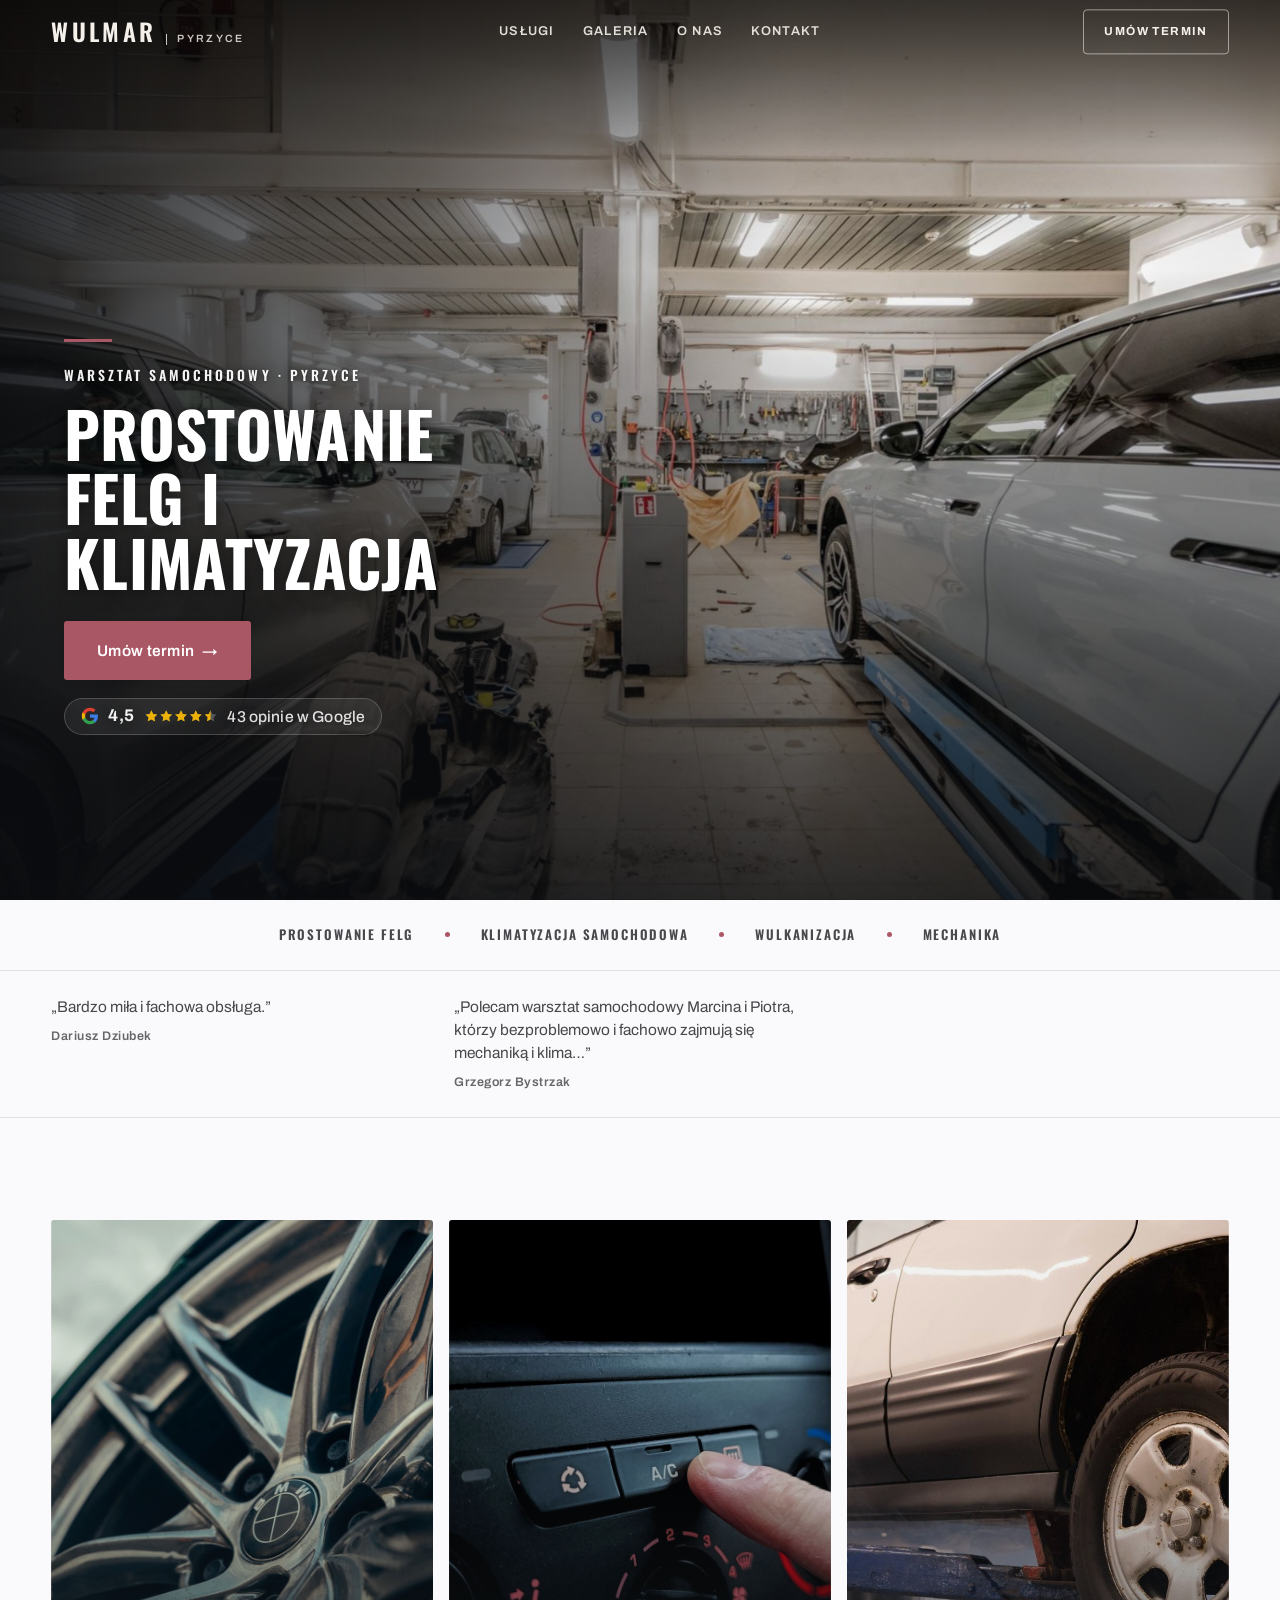
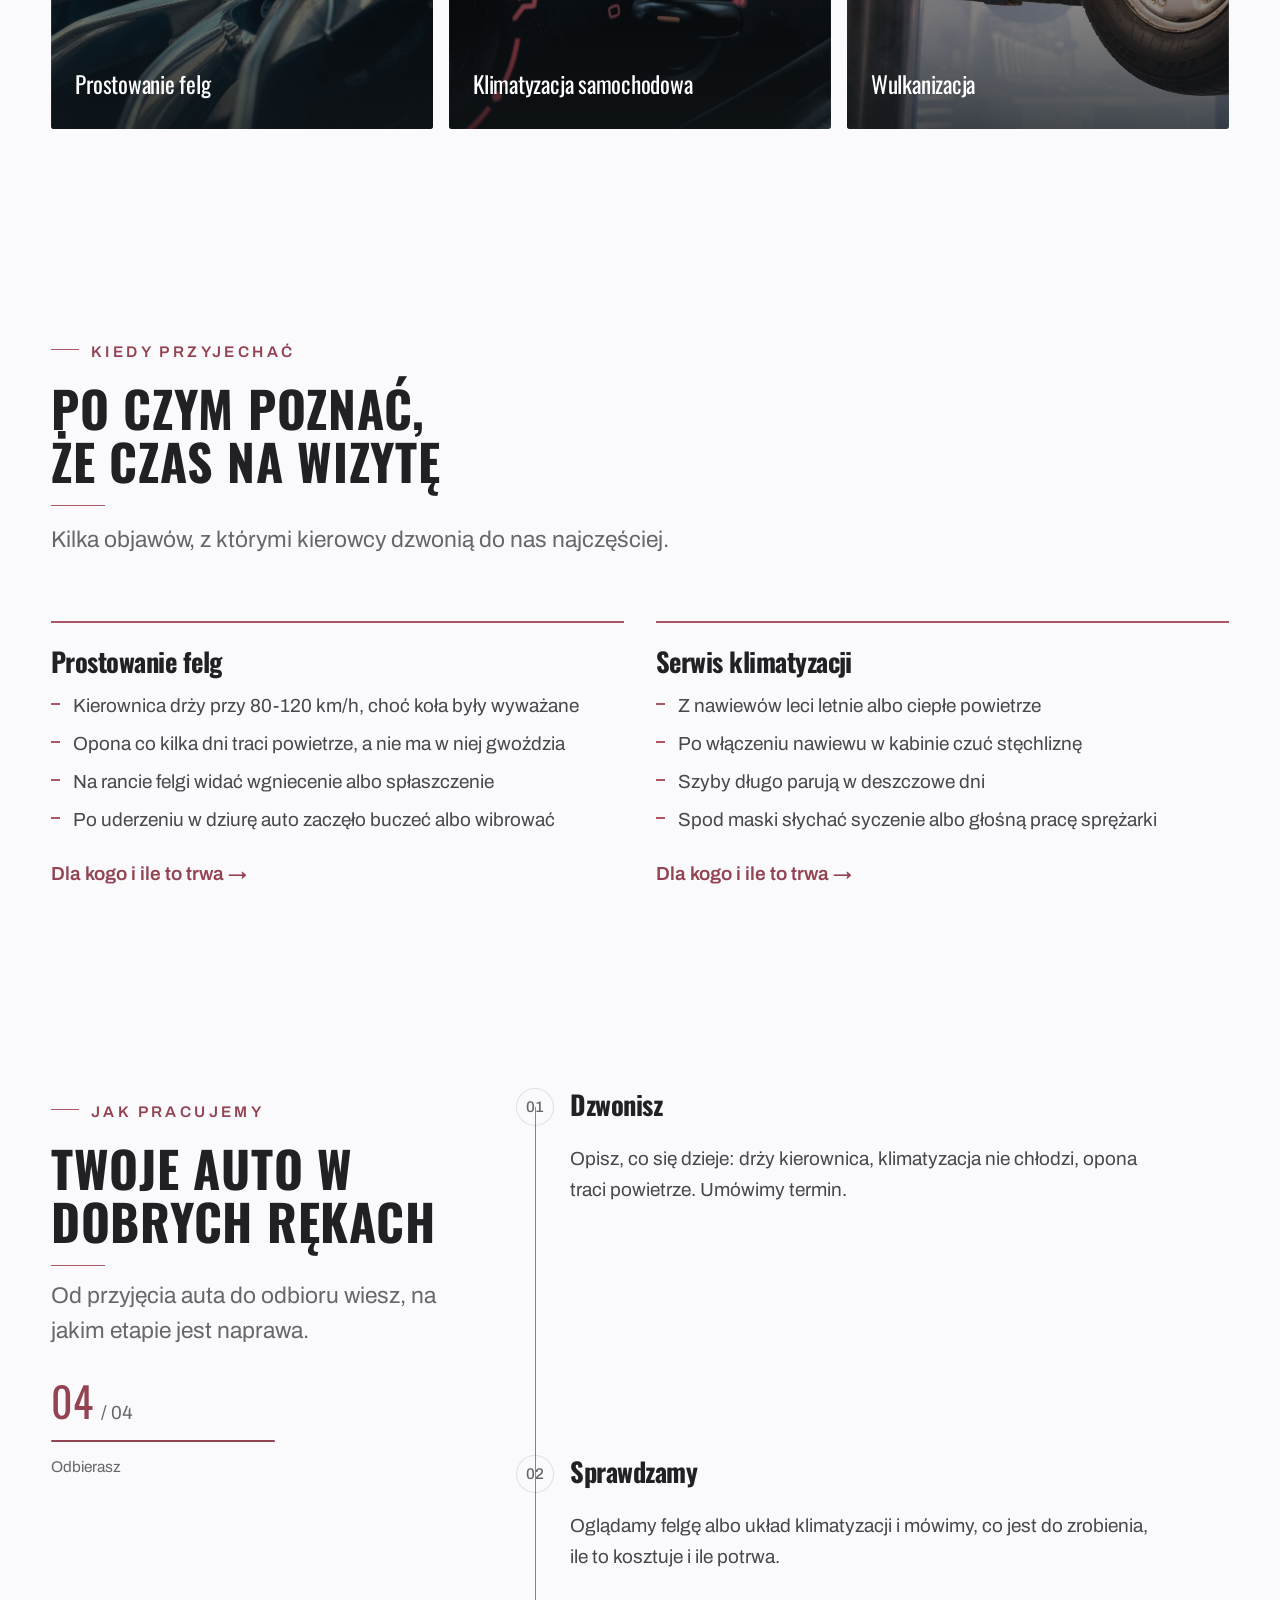
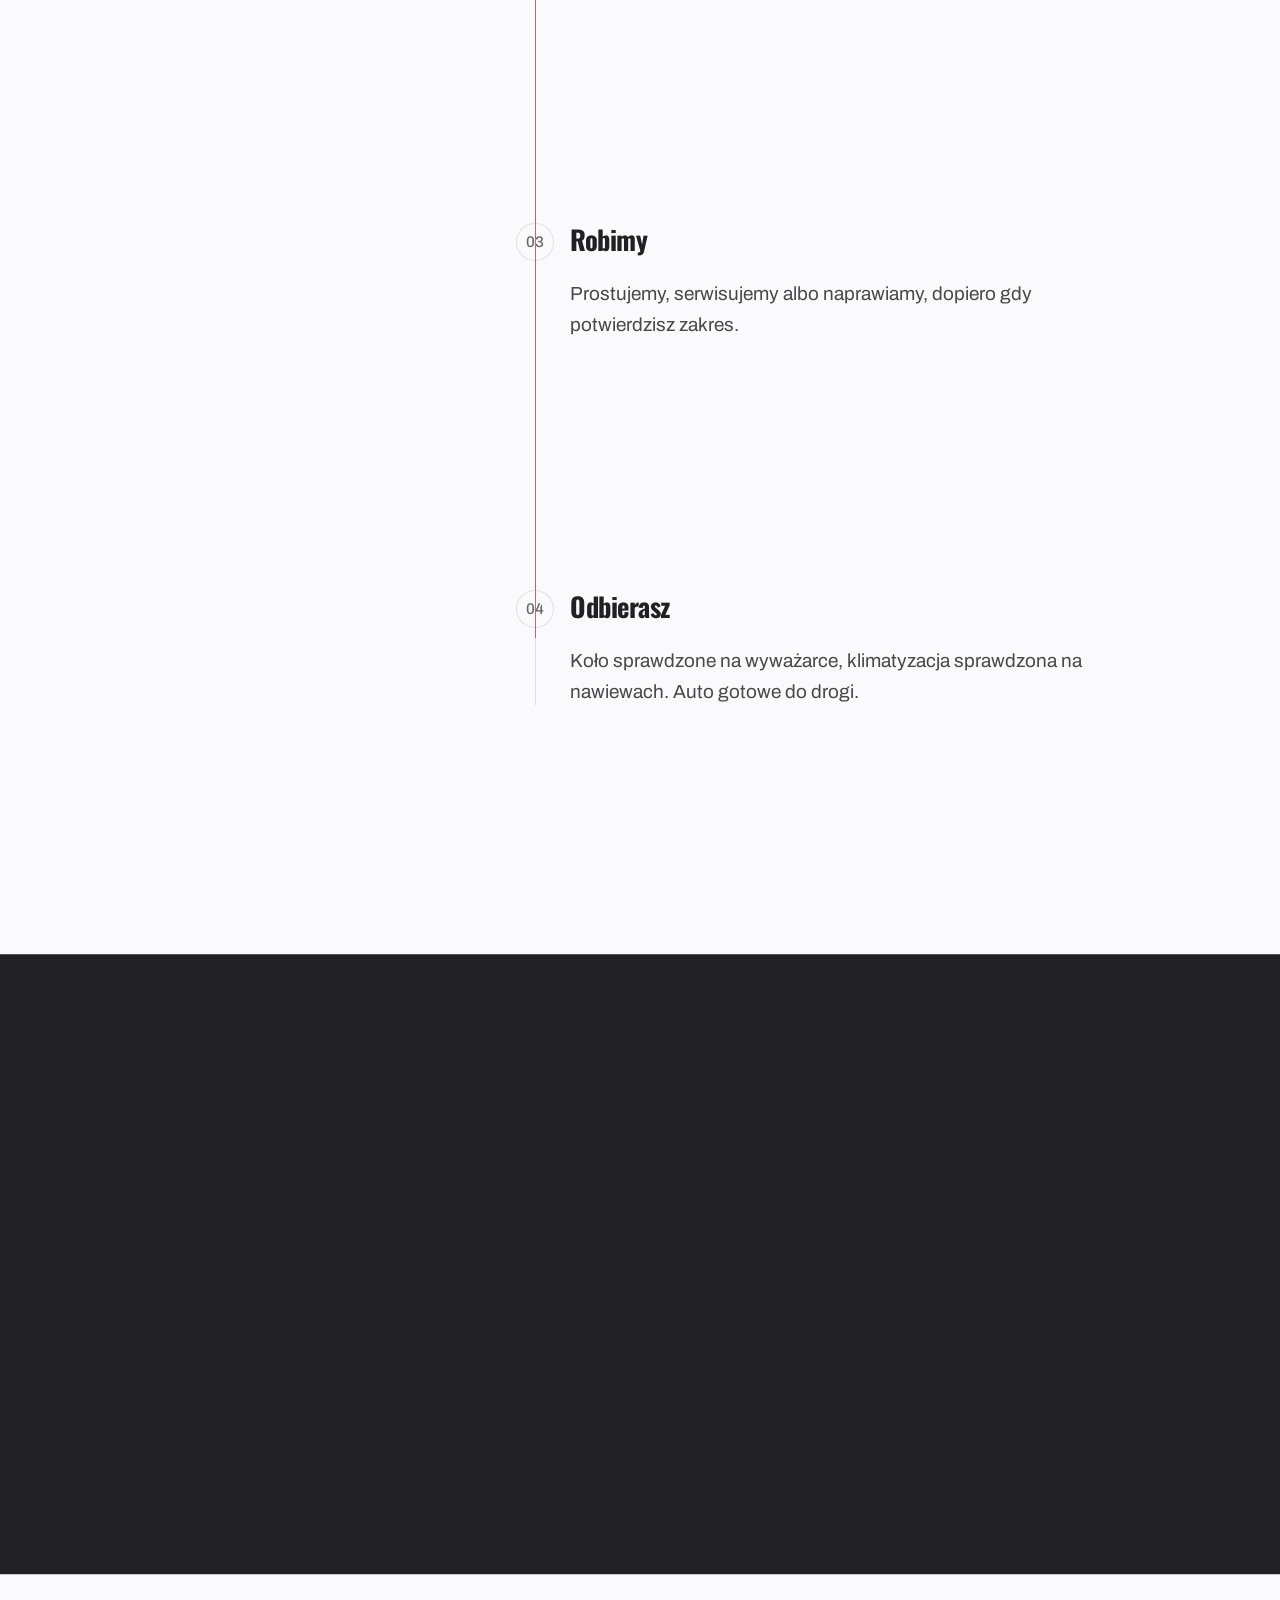
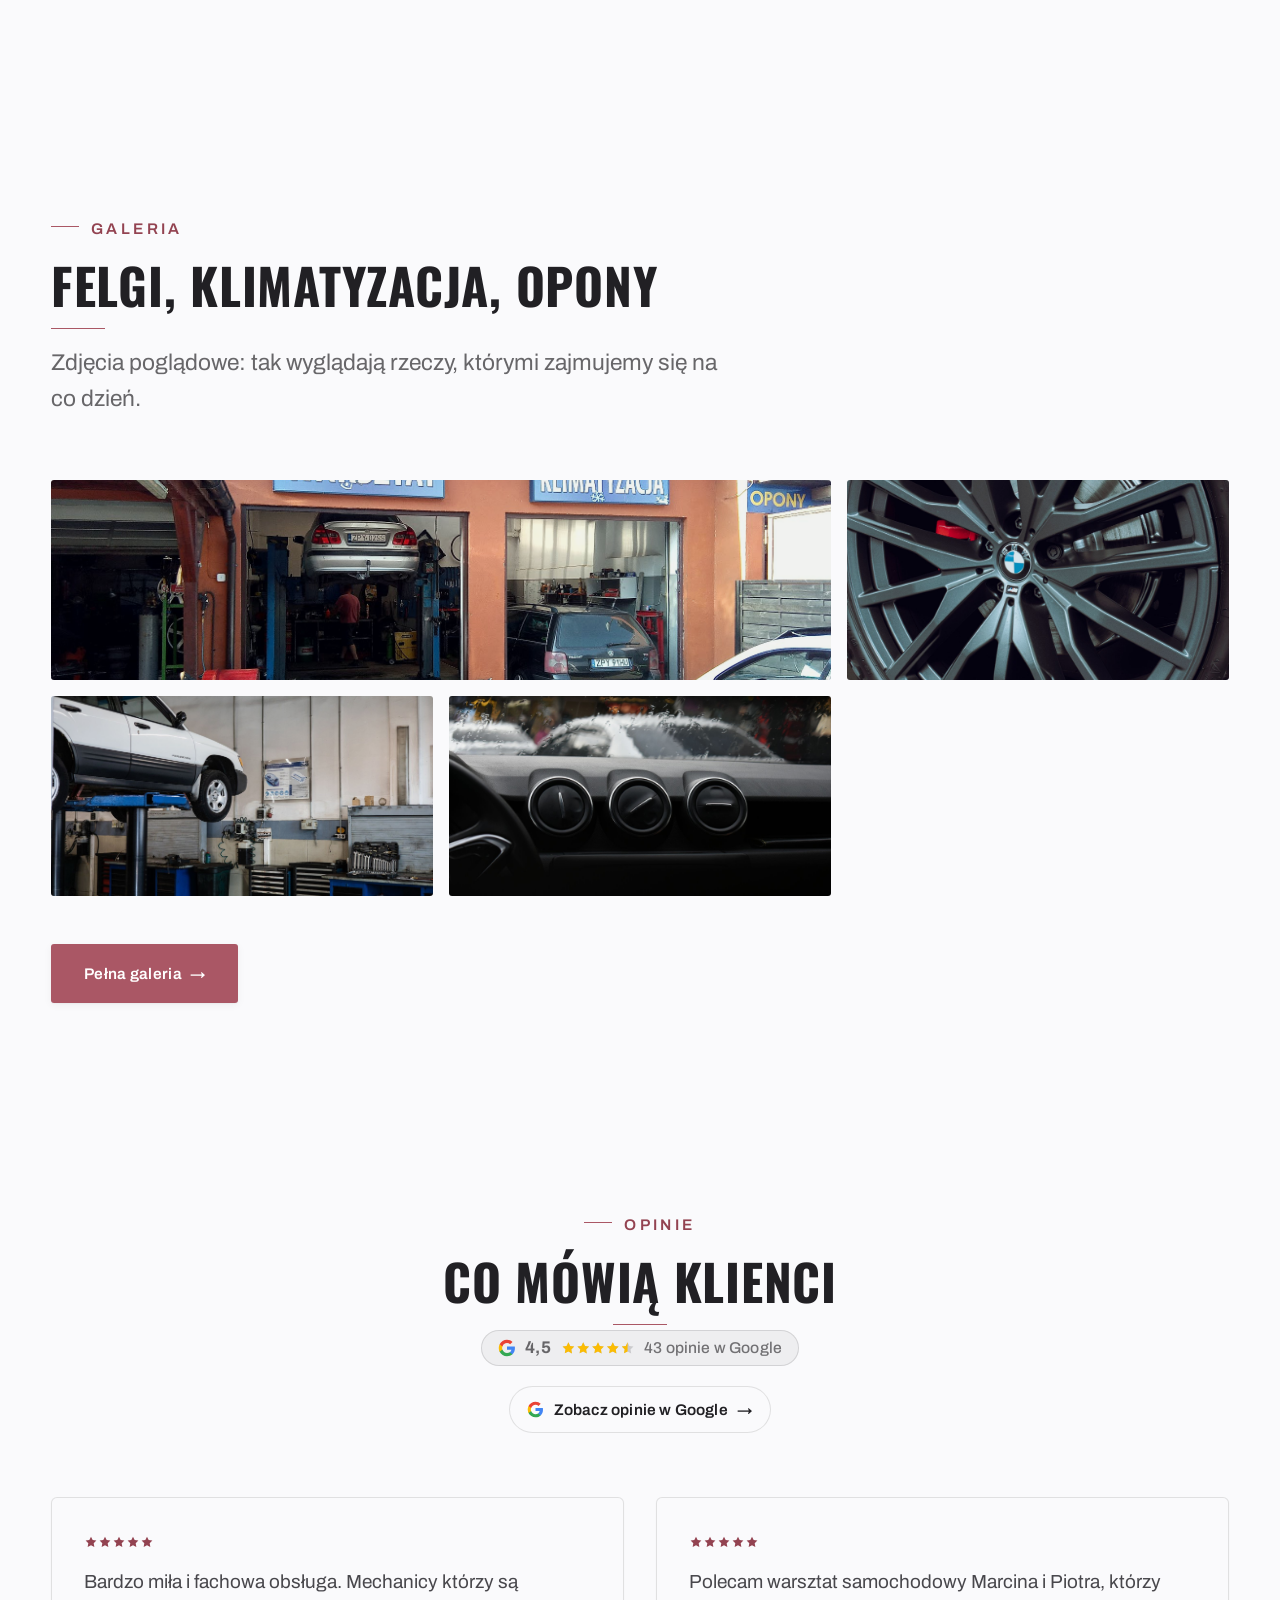
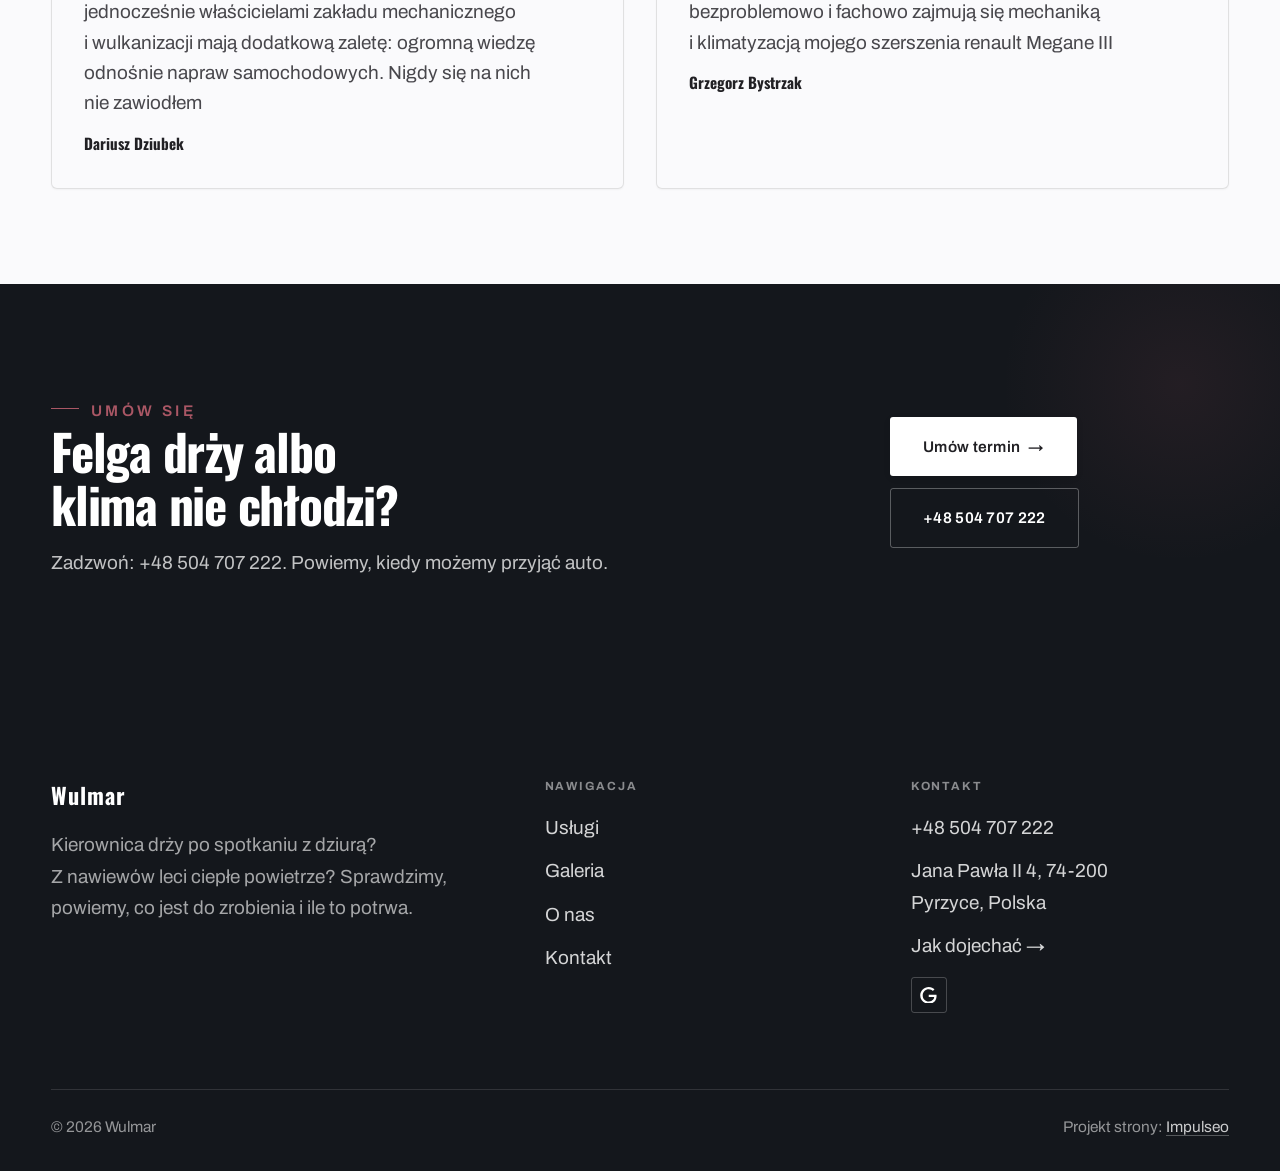
==== index.html @ 7e0edcef "Strona demo: wulmar" ====
<!DOCTYPE html>
<html lang="pl">
<head>
<meta charset="UTF-8">
<meta name="viewport" content="width=device-width, initial-scale=1.0">
<title>Wulmar - prostowanie felg, klimatyzacja, wulkanizacja · Pyrzyce</title>
<meta name="description" content="Wulmar, Pyrzyce, ul. Jana Pawła II 4: prostowanie felg, serwis klimatyzacji samochodowej, wulkanizacja i mechanika. Zadzwoń: +48 504 707 222.">
<link rel="canonical" href="https://kris20032.github.io/wulmar/">
<meta name="robots" content="noindex, nofollow">
<meta property="og:type" content="website">
<meta property="og:locale" content="pl_PL">
<meta property="og:site_name" content="Wulmar">
<meta property="og:title" content="Wulmar - prostowanie felg, klimatyzacja, wulkanizacja · Pyrzyce">
<meta property="og:description" content="Wulmar, Pyrzyce, ul. Jana Pawła II 4: prostowanie felg, serwis klimatyzacji samochodowej, wulkanizacja i mechanika. Zadzwoń: +48 504 707 222.">
<meta property="og:url" content="https://kris20032.github.io/wulmar/">
<meta property="og:image" content="https://kris20032.github.io/wulmar/img/og.jpg">
<meta property="og:image:width" content="1200">
<meta property="og:image:height" content="630">
<meta name="twitter:card" content="summary_large_image">
<script type="application/ld+json">{"@context": "https://schema.org", "@type": "LocalBusiness", "name": "Wulmar", "url": "https://kris20032.github.io/wulmar/", "telephone": "+48504707222", "image": "https://kris20032.github.io/wulmar/img/og.jpg", "address": "Jana Pawła II 4, 74-200 Pyrzyce, Polska", "sameAs": ["https://maps.google.com/?cid=6941455232217410182&g_mp=Cidnb29nbGUubWFwcy5wbGFjZXMudjEuUGxhY2VzLlNlYXJjaFRleHQQAhgEIAA"]}</script>
<link rel="preconnect" href="https://fonts.googleapis.com">
<link rel="preconnect" href="https://fonts.gstatic.com" crossorigin>
<link href="https://fonts.googleapis.com/css2?family=Oswald:wght@500;600;700&family=Archivo:wght@400;500;600&display=swap" rel="stylesheet">
<link rel="stylesheet" href="assets/styles.css?v=9f3618fd">
</head>
<body>

<header class="nav">
  <div class="wrap nav-inner">
    <a class="brand" href="index.html"><span class="name">Wulmar</span><span class="sub">Pyrzyce</span></a>
    <nav class="nav-links">
      <a href="oferta.html">Usługi</a>
      <a href="realizacje.html">Galeria</a>
      <a href="o-nas.html">O nas</a>
      <a href="kontakt.html">Kontakt</a>
      <a href="kontakt.html" class="btn btn-accent">Umów termin</a>
    </nav>
    <button class="nav-toggle" aria-label="Menu"><span></span><span></span><span></span></button>
  </div>
</header>

<main>
<section class="hero-auto">
  <img class="ha-bg" src="img/hero.jpg" fetchpriority="high" data-rotate="img/g9.jpg|img/g8.jpg" alt="Wulmar" width="1880" height="1251">
  <div class="ha-veil"></div>
  <div class="ha-inner">
    <span class="ha-tick" aria-hidden="true"></span>
    <span class="ha-kicker">Warsztat samochodowy · Pyrzyce</span>
    <h1 class="ha-claim">Prostowanie felg i klimatyzacja</h1>
    <a href="kontakt.html" class="btn btn-accent ha-cta">Umów termin <span class="arr">→</span></a>
      <p class="ha-rating"><span class="g-badge"><svg class="gb-ico" viewBox="0 0 24 24" width="18" height="18" aria-hidden="true"><path fill="#4285F4" d="M22.56 12.25c0-.78-.07-1.53-.2-2.25H12v4.26h5.92c-.26 1.37-1.04 2.53-2.21 3.31v2.77h3.57c2.08-1.92 3.28-4.74 3.28-8.09z"/><path fill="#34A853" d="M12 23c2.97 0 5.46-.98 7.28-2.66l-3.57-2.77c-.98.66-2.23 1.06-3.71 1.06-2.86 0-5.29-1.93-6.16-4.53H2.18v2.84C3.99 20.53 7.7 23 12 23z"/><path fill="#FBBC05" d="M5.84 14.09c-.22-.66-.35-1.36-.35-2.09s.13-1.43.35-2.09V7.07H2.18C1.43 8.55 1 10.22 1 12s.43 3.45 1.18 4.93l2.85-2.22.81-.62z"/><path fill="#EA4335" d="M12 5.38c1.62 0 3.06.56 4.21 1.64l3.15-3.15C17.45 2.09 14.97 1 12 1 7.7 1 3.99 3.47 2.18 7.07l3.66 2.84c.87-2.6 3.3-4.53 6.16-4.53z"/></svg><b class="gb-ocena">4,5</b><svg class="gb-stars" viewBox="0 0 90 18" width="74" height="14.8" aria-hidden="true"><g fill="currentColor" opacity=".26"><path transform="translate(0,0)" d="M9 1.6l2.2 4.46 4.92.72-3.56 3.47.84 4.9L9 12.74l-4.4 2.31.84-4.9L1.88 6.68l4.92-.72L9 1.6Z"/><path transform="translate(18,0)" d="M9 1.6l2.2 4.46 4.92.72-3.56 3.47.84 4.9L9 12.74l-4.4 2.31.84-4.9L1.88 6.68l4.92-.72L9 1.6Z"/><path transform="translate(36,0)" d="M9 1.6l2.2 4.46 4.92.72-3.56 3.47.84 4.9L9 12.74l-4.4 2.31.84-4.9L1.88 6.68l4.92-.72L9 1.6Z"/><path transform="translate(54,0)" d="M9 1.6l2.2 4.46 4.92.72-3.56 3.47.84 4.9L9 12.74l-4.4 2.31.84-4.9L1.88 6.68l4.92-.72L9 1.6Z"/><path transform="translate(72,0)" d="M9 1.6l2.2 4.46 4.92.72-3.56 3.47.84 4.9L9 12.74l-4.4 2.31.84-4.9L1.88 6.68l4.92-.72L9 1.6Z"/></g><clipPath id="gs900"><rect x="0" y="0" width="81.0" height="18"/></clipPath><g fill="#FBBC04" clip-path="url(#gs900)"><path transform="translate(0,0)" d="M9 1.6l2.2 4.46 4.92.72-3.56 3.47.84 4.9L9 12.74l-4.4 2.31.84-4.9L1.88 6.68l4.92-.72L9 1.6Z"/><path transform="translate(18,0)" d="M9 1.6l2.2 4.46 4.92.72-3.56 3.47.84 4.9L9 12.74l-4.4 2.31.84-4.9L1.88 6.68l4.92-.72L9 1.6Z"/><path transform="translate(36,0)" d="M9 1.6l2.2 4.46 4.92.72-3.56 3.47.84 4.9L9 12.74l-4.4 2.31.84-4.9L1.88 6.68l4.92-.72L9 1.6Z"/><path transform="translate(54,0)" d="M9 1.6l2.2 4.46 4.92.72-3.56 3.47.84 4.9L9 12.74l-4.4 2.31.84-4.9L1.88 6.68l4.92-.72L9 1.6Z"/><path transform="translate(72,0)" d="M9 1.6l2.2 4.46 4.92.72-3.56 3.47.84 4.9L9 12.74l-4.4 2.31.84-4.9L1.88 6.68l4.92-.72L9 1.6Z"/></g></svg><span class="gb-txt">43 opinie w Google</span></span></p>
  </div>
</section>
<section class="spec-ribbon">
  <div class="wrap">
    <ul class="sr-row reveal"><li>Prostowanie felg</li><li>Klimatyzacja samochodowa</li><li>Wulkanizacja</li><li>Mechanika</li></ul>
  </div>
</section>
<section class="opinie-mini" aria-label="Opinie klientów">
  <div class="wrap">
    <div class="om-row">
      <div class="om-item reveal"><blockquote>„Bardzo miła i fachowa obsługa.”</blockquote><span class="om-autor">Dariusz Dziubek</span></div>
      <div class="om-item reveal"><blockquote>„Polecam warsztat samochodowy Marcina i Piotra, którzy bezproblemowo i fachowo zajmują się mechaniką i klima…”</blockquote><span class="om-autor">Grzegorz Bystrzak</span></div>
    </div>
  </div>
</section>
<section class="gateways-band">
  <div class="wrap">
    <div class="gateways">
      <a href="oferta.html" class="gateway reveal"><img src="img/g1.jpg" alt="Prostowanie felg" loading="lazy" width="1880" height="1253" decoding="async"><span class="g-ttl">Prostowanie felg</span></a>
      <a href="oferta.html" class="gateway reveal"><img src="img/g2.jpg" alt="Klimatyzacja samochodowa" loading="lazy" width="1726" height="1300" decoding="async"><span class="g-ttl">Klimatyzacja samochodowa</span></a>
      <a href="oferta.html" class="gateway reveal"><img src="img/g3.jpg" alt="Wulkanizacja" loading="lazy" width="1600" height="1066" decoding="async"><span class="g-ttl">Wulkanizacja</span></a>
    </div>
  </div>
</section>
<section class="wm-info">
  <div class="wrap">
    <div class="head reveal">
      <span class="eyebrow">Kiedy przyjechać</span>
      <h2>Po czym poznać, że czas na wizytę</h2>
      <p>Kilka objawów, z którymi kierowcy dzwonią do nas najczęściej.</p>
    </div>
    <div class="wm-grid">
      <div class="wm-col reveal"><h3>Prostowanie felg</h3><ul class="wm-znaki"><li>Kierownica drży przy 80-120 km/h, choć koła były wyważane</li><li>Opona co kilka dni traci powietrze, a nie ma w niej gwoździa</li><li>Na rancie felgi widać wgniecenie albo spłaszczenie</li><li>Po uderzeniu w dziurę auto zaczęło buczeć albo wibrować</li></ul><a class="wm-more" href="oferta.html#felgi">Dla kogo i ile to trwa <span class="arr">→</span></a></div>
      <div class="wm-col reveal"><h3>Serwis klimatyzacji</h3><ul class="wm-znaki"><li>Z nawiewów leci letnie albo ciepłe powietrze</li><li>Po włączeniu nawiewu w kabinie czuć stęchliznę</li><li>Szyby długo parują w deszczowe dni</li><li>Spod maski słychać syczenie albo głośną pracę sprężarki</li></ul><a class="wm-more" href="oferta.html#klimatyzacja">Dla kogo i ile to trwa <span class="arr">→</span></a></div>
    </div>
  </div>
</section>
<section class="proces proces-os auto">
  <div class="wrap proc-grid">
    <div class="proc-side">
      <div class="head reveal">
        <span class="eyebrow">Jak pracujemy</span>
        <h2>Twoje auto w dobrych rękach</h2>
        <p>Od przyjęcia auta do odbioru wiesz, na jakim etapie jest naprawa.</p>
      </div>
      <div class="proc-count" aria-hidden="true"><span class="pc-cur">01</span><span class="pc-all">/ 04</span></div>
      <div class="proc-bar" aria-hidden="true"><i></i></div>
      <p class="proc-now" aria-hidden="true">Dzwonisz</p>
    </div>
    <ol class="proces-line">
      <li class="reveal"><span class="pno">01</span><h3>Dzwonisz</h3><p>Opisz, co się dzieje: drży kierownica, klimatyzacja nie chłodzi, opona traci powietrze. Umówimy termin.</p></li>
      <li class="reveal"><span class="pno">02</span><h3>Sprawdzamy</h3><p>Oglądamy felgę albo układ klimatyzacji i mówimy, co jest do zrobienia, ile to kosztuje i ile potrwa.</p></li>
      <li class="reveal"><span class="pno">03</span><h3>Robimy</h3><p>Prostujemy, serwisujemy albo naprawiamy, dopiero gdy potwierdzisz zakres.</p></li>
      <li class="reveal"><span class="pno">04</span><h3>Odbierasz</h3><p>Koło sprawdzone na wyważarce, klimatyzacja sprawdzona na nawiewach. Auto gotowe do drogi.</p></li>
    </ol>
  </div>
</section>
<section class="stopklatka" aria-hidden="true">
  <div class="stk-bg" style="background-image:url(img/g4.jpg)"></div>
</section>
<section>
  <div class="wrap">
    <div class="head reveal">
      <span class="eyebrow">Galeria</span>
      <h2>Felgi, klimatyzacja, opony</h2>
      <p>Zdjęcia poglądowe: tak wyglądają rzeczy, którymi zajmujemy się na co dzień.</p>
    </div>
    <div class="gallery">
      <div class="tile t-two3 reveal"><img src="img/about.jpg" alt="Wulmar" loading="lazy" width="1600" height="1200" decoding="async"></div>
      <div class="tile t-third reveal"><img src="img/g5.jpg" alt="Wulmar" loading="lazy" width="1880" height="1253" decoding="async"></div>
      <div class="tile t-third reveal"><img src="img/g6.jpg" alt="Wulmar" loading="lazy" width="1600" height="1066" decoding="async"></div>
      <div class="tile t-third reveal"><img src="img/g7.jpg" alt="Wulmar" loading="lazy" width="1880" height="1253" decoding="async"></div>
    </div>
    <div style="margin-top:var(--space-7)" class="reveal"><a href="realizacje.html" class="btn btn-accent">Pełna galeria <span class="arr">→</span></a></div>
  </div>
</section>
<section class="opinie">
  <div class="wrap">
    <div class="head center reveal">
      <span class="eyebrow">Opinie</span>
      <h2>Co mówią klienci</h2>
    </div>
    <p class="op-meta reveal"><span class="g-badge"><svg class="gb-ico" viewBox="0 0 24 24" width="18" height="18" aria-hidden="true"><path fill="#4285F4" d="M22.56 12.25c0-.78-.07-1.53-.2-2.25H12v4.26h5.92c-.26 1.37-1.04 2.53-2.21 3.31v2.77h3.57c2.08-1.92 3.28-4.74 3.28-8.09z"/><path fill="#34A853" d="M12 23c2.97 0 5.46-.98 7.28-2.66l-3.57-2.77c-.98.66-2.23 1.06-3.71 1.06-2.86 0-5.29-1.93-6.16-4.53H2.18v2.84C3.99 20.53 7.7 23 12 23z"/><path fill="#FBBC05" d="M5.84 14.09c-.22-.66-.35-1.36-.35-2.09s.13-1.43.35-2.09V7.07H2.18C1.43 8.55 1 10.22 1 12s.43 3.45 1.18 4.93l2.85-2.22.81-.62z"/><path fill="#EA4335" d="M12 5.38c1.62 0 3.06.56 4.21 1.64l3.15-3.15C17.45 2.09 14.97 1 12 1 7.7 1 3.99 3.47 2.18 7.07l3.66 2.84c.87-2.6 3.3-4.53 6.16-4.53z"/></svg><b class="gb-ocena">4,5</b><svg class="gb-stars" viewBox="0 0 90 18" width="74" height="14.8" aria-hidden="true"><g fill="currentColor" opacity=".26"><path transform="translate(0,0)" d="M9 1.6l2.2 4.46 4.92.72-3.56 3.47.84 4.9L9 12.74l-4.4 2.31.84-4.9L1.88 6.68l4.92-.72L9 1.6Z"/><path transform="translate(18,0)" d="M9 1.6l2.2 4.46 4.92.72-3.56 3.47.84 4.9L9 12.74l-4.4 2.31.84-4.9L1.88 6.68l4.92-.72L9 1.6Z"/><path transform="translate(36,0)" d="M9 1.6l2.2 4.46 4.92.72-3.56 3.47.84 4.9L9 12.74l-4.4 2.31.84-4.9L1.88 6.68l4.92-.72L9 1.6Z"/><path transform="translate(54,0)" d="M9 1.6l2.2 4.46 4.92.72-3.56 3.47.84 4.9L9 12.74l-4.4 2.31.84-4.9L1.88 6.68l4.92-.72L9 1.6Z"/><path transform="translate(72,0)" d="M9 1.6l2.2 4.46 4.92.72-3.56 3.47.84 4.9L9 12.74l-4.4 2.31.84-4.9L1.88 6.68l4.92-.72L9 1.6Z"/></g><clipPath id="gs900"><rect x="0" y="0" width="81.0" height="18"/></clipPath><g fill="#FBBC04" clip-path="url(#gs900)"><path transform="translate(0,0)" d="M9 1.6l2.2 4.46 4.92.72-3.56 3.47.84 4.9L9 12.74l-4.4 2.31.84-4.9L1.88 6.68l4.92-.72L9 1.6Z"/><path transform="translate(18,0)" d="M9 1.6l2.2 4.46 4.92.72-3.56 3.47.84 4.9L9 12.74l-4.4 2.31.84-4.9L1.88 6.68l4.92-.72L9 1.6Z"/><path transform="translate(36,0)" d="M9 1.6l2.2 4.46 4.92.72-3.56 3.47.84 4.9L9 12.74l-4.4 2.31.84-4.9L1.88 6.68l4.92-.72L9 1.6Z"/><path transform="translate(54,0)" d="M9 1.6l2.2 4.46 4.92.72-3.56 3.47.84 4.9L9 12.74l-4.4 2.31.84-4.9L1.88 6.68l4.92-.72L9 1.6Z"/><path transform="translate(72,0)" d="M9 1.6l2.2 4.46 4.92.72-3.56 3.47.84 4.9L9 12.74l-4.4 2.31.84-4.9L1.88 6.68l4.92-.72L9 1.6Z"/></g></svg><span class="gb-txt">43 opinie w Google</span></span></p>
    <p class="op-meta reveal"><a class="op-google" href="https://maps.google.com/?cid=6941455232217410182&amp;g_mp=Cidnb29nbGUubWFwcy5wbGFjZXMudjEuUGxhY2VzLlNlYXJjaFRleHQQAhgEIAA" target="_blank" rel="noopener"><svg class="op-g-ico" viewBox="0 0 24 24" width="17" height="17" aria-hidden="true"><path fill="#4285F4" d="M22.56 12.25c0-.78-.07-1.53-.2-2.25H12v4.26h5.92c-.26 1.37-1.04 2.53-2.21 3.31v2.77h3.57c2.08-1.92 3.28-4.74 3.28-8.09z"/><path fill="#34A853" d="M12 23c2.97 0 5.46-.98 7.28-2.66l-3.57-2.77c-.98.66-2.23 1.06-3.71 1.06-2.86 0-5.29-1.93-6.16-4.53H2.18v2.84C3.99 20.53 7.7 23 12 23z"/><path fill="#FBBC05" d="M5.84 14.09c-.22-.66-.35-1.36-.35-2.09s.13-1.43.35-2.09V7.07H2.18C1.43 8.55 1 10.22 1 12s.43 3.45 1.18 4.93l2.85-2.22.81-.62z"/><path fill="#EA4335" d="M12 5.38c1.62 0 3.06.56 4.21 1.64l3.15-3.15C17.45 2.09 14.97 1 12 1 7.7 1 3.99 3.47 2.18 7.07l3.66 2.84c.87-2.6 3.3-4.53 6.16-4.53z"/></svg><span>Zobacz opinie w Google</span><span class="arr">→</span></a></p>
    <div class="opinie-grid">
      <figure class="op-card reveal"><span class="op-star"><svg class="ico-star" width="14" height="14" viewBox="0 0 24 24" style="vertical-align:-2px" aria-hidden="true"><path d="M12 2.8l2.85 5.8 6.4.93-4.63 4.5 1.1 6.37L12 17.4l-5.72 3 1.1-6.37-4.63-4.5 6.4-.93L12 2.8Z" fill="currentColor"/></svg><svg class="ico-star" width="14" height="14" viewBox="0 0 24 24" style="vertical-align:-2px" aria-hidden="true"><path d="M12 2.8l2.85 5.8 6.4.93-4.63 4.5 1.1 6.37L12 17.4l-5.72 3 1.1-6.37-4.63-4.5 6.4-.93L12 2.8Z" fill="currentColor"/></svg><svg class="ico-star" width="14" height="14" viewBox="0 0 24 24" style="vertical-align:-2px" aria-hidden="true"><path d="M12 2.8l2.85 5.8 6.4.93-4.63 4.5 1.1 6.37L12 17.4l-5.72 3 1.1-6.37-4.63-4.5 6.4-.93L12 2.8Z" fill="currentColor"/></svg><svg class="ico-star" width="14" height="14" viewBox="0 0 24 24" style="vertical-align:-2px" aria-hidden="true"><path d="M12 2.8l2.85 5.8 6.4.93-4.63 4.5 1.1 6.37L12 17.4l-5.72 3 1.1-6.37-4.63-4.5 6.4-.93L12 2.8Z" fill="currentColor"/></svg><svg class="ico-star" width="14" height="14" viewBox="0 0 24 24" style="vertical-align:-2px" aria-hidden="true"><path d="M12 2.8l2.85 5.8 6.4.93-4.63 4.5 1.1 6.37L12 17.4l-5.72 3 1.1-6.37-4.63-4.5 6.4-.93L12 2.8Z" fill="currentColor"/></svg></span><blockquote>Bardzo miła i fachowa obsługa. Mechanicy którzy są jednocześnie właścicielami zakładu mechanicznego i wulkanizacji mają dodatkową zaletę: ogromną wiedzę odnośnie napraw samochodowych. Nigdy się na nich nie zawiodłem</blockquote><span class="op-autor">Dariusz Dziubek</span></figure>
      <figure class="op-card reveal"><span class="op-star"><svg class="ico-star" width="14" height="14" viewBox="0 0 24 24" style="vertical-align:-2px" aria-hidden="true"><path d="M12 2.8l2.85 5.8 6.4.93-4.63 4.5 1.1 6.37L12 17.4l-5.72 3 1.1-6.37-4.63-4.5 6.4-.93L12 2.8Z" fill="currentColor"/></svg><svg class="ico-star" width="14" height="14" viewBox="0 0 24 24" style="vertical-align:-2px" aria-hidden="true"><path d="M12 2.8l2.85 5.8 6.4.93-4.63 4.5 1.1 6.37L12 17.4l-5.72 3 1.1-6.37-4.63-4.5 6.4-.93L12 2.8Z" fill="currentColor"/></svg><svg class="ico-star" width="14" height="14" viewBox="0 0 24 24" style="vertical-align:-2px" aria-hidden="true"><path d="M12 2.8l2.85 5.8 6.4.93-4.63 4.5 1.1 6.37L12 17.4l-5.72 3 1.1-6.37-4.63-4.5 6.4-.93L12 2.8Z" fill="currentColor"/></svg><svg class="ico-star" width="14" height="14" viewBox="0 0 24 24" style="vertical-align:-2px" aria-hidden="true"><path d="M12 2.8l2.85 5.8 6.4.93-4.63 4.5 1.1 6.37L12 17.4l-5.72 3 1.1-6.37-4.63-4.5 6.4-.93L12 2.8Z" fill="currentColor"/></svg><svg class="ico-star" width="14" height="14" viewBox="0 0 24 24" style="vertical-align:-2px" aria-hidden="true"><path d="M12 2.8l2.85 5.8 6.4.93-4.63 4.5 1.1 6.37L12 17.4l-5.72 3 1.1-6.37-4.63-4.5 6.4-.93L12 2.8Z" fill="currentColor"/></svg></span><blockquote>Polecam warsztat samochodowy Marcina i Piotra, którzy bezproblemowo i fachowo zajmują się mechaniką i klimatyzacją mojego szerszenia renault Megane III</blockquote><span class="op-autor">Grzegorz Bystrzak</span></figure>
    </div>
  </div>
</section>
<section class="cta">
  <div class="wrap">
    <div class="reveal">
      <span class="eyebrow">Umów się</span>
      <h2>Felga drży albo klima nie chłodzi?</h2>
      <p>Zadzwoń: +48 504 707 222. Powiemy, kiedy możemy przyjąć auto.</p>
    </div>
    <div class="cta-actions reveal">
      <a href="kontakt.html" class="btn btn-light">Umów termin <span class="arr">→</span></a>
      <a href="tel:+48504707222" class="btn btn-ghost btn-ghost-cta">+48 504 707 222</a>
    </div>
  </div>
</section>
</main>

<footer>
  <div class="wrap">
    <div class="foot-grid">
      <div class="foot-brand">
        <div class="name">Wulmar</div>
        <p>Kierownica drży po spotkaniu z dziurą? Z nawiewów leci ciepłe powietrze? Sprawdzimy, powiemy, co jest do zrobienia i ile to potrwa.</p>
      </div>
      <div class="foot-col">
        <h4>Nawigacja</h4>
        <a href="oferta.html">Usługi</a>
        <a href="realizacje.html">Galeria</a>
        <a href="o-nas.html">O nas</a>
        <a href="kontakt.html">Kontakt</a>
      </div>
      <div class="foot-col">
        <h4>Kontakt</h4>
        <a href="tel:+48504707222">+48 504 707 222</a>
        <p>Jana Pawła II 4, 74-200 Pyrzyce, Polska</p>
        <a href="https://maps.google.com/?cid=6941455232217410182&g_mp=Cidnb29nbGUubWFwcy5wbGFjZXMudjEuUGxhY2VzLlNlYXJjaFRleHQQAhgEIAA" target="_blank" rel="noopener">Jak dojechać →</a>
      <div class="foot-soc">
        <a class="soc" href="https://maps.google.com/?cid=6941455232217410182&g_mp=Cidnb29nbGUubWFwcy5wbGFjZXMudjEuUGxhY2VzLlNlYXJjaFRleHQQAhgEIAA" target="_blank" rel="noopener" aria-label="Google - Wulmar"><svg viewBox="0 0 24 24" aria-hidden="true" focusable="false"><path d="M12.48 10.92v3.28h7.84c-.24 1.84-.853 3.187-1.787 4.133-1.147 1.147-2.933 2.4-6.053 2.4-4.827 0-8.6-3.893-8.6-8.72s3.773-8.72 8.6-8.72c2.6 0 4.507 1.027 5.907 2.347l2.307-2.307C18.747 1.44 16.133 0 12.48 0 5.867 0 .307 5.387.307 12s5.56 12 12.173 12c3.573 0 6.267-1.173 8.373-3.36 2.16-2.16 2.84-5.213 2.84-7.667 0-.76-.053-1.467-.173-2.053H12.48z" fill="currentColor"/></svg></a>
      </div>
      </div>
    </div>
    <div class="foot-bot">
      <span>© 2026 Wulmar</span>
      <span>Projekt strony: <a class="foot-credit" href="https://impulseo.pl" target="_blank" rel="noopener">Impulseo</a></span>
    </div>
  </div>
</footer>
<div class="sticky-reserve"><a class="sr-book" href="kontakt.html">Umów termin</a><a class="sr-call" href="tel:+48504707222" aria-label="Zadzwoń"><svg class="ico-tel" width="16" height="16" viewBox="0 0 24 24" fill="none" aria-hidden="true"><path d="M6.6 10.8a15.5 15.5 0 0 0 6.6 6.6l2.2-2.2a1 1 0 0 1 1-.24 11.4 11.4 0 0 0 3.6.58 1 1 0 0 1 1 1V20a1 1 0 0 1-1 1A17 17 0 0 1 3 4a1 1 0 0 1 1-1h3.5a1 1 0 0 1 1 1c0 1.25.2 2.46.58 3.6a1 1 0 0 1-.25 1l-2.23 2.2Z" fill="currentColor"/></svg></a></div>
<div class="demo-wazne" data-do="2026-11-23" data-cykl="3" hidden><svg class="dw-ico" width="13" height="13" viewBox="0 0 24 24" fill="none" aria-hidden="true"><circle cx="12" cy="12" r="8.6" stroke="currentColor" stroke-width="1.8"/><path d="M12 7.2V12l3.3 2" stroke="currentColor" stroke-width="1.8" stroke-linecap="round"/></svg><span class="dw-txt"></span></div>

<script src="assets/main.js"></script>
</body>
</html>
---- assets/styles.css ----
/* ============================================================
   STOLBASZ — premium, architektoniczny B2B fit-out
   Jasna paleta, zero brązu. System wg premium-web-craft.
   Projekt strony: Impulseo (impulseo.pl)
   ============================================================ */

:root{
  /* PALETA — jasna, architektoniczna, chłodna */
  --paper:#f4f5f7;          /* główne tło */
  --paper-2:#e7e9ee;        /* sekcje alternatywne (chłodny jasny szary) */
  --paper-3:#e7e9ee;        /* delikatne wypełnienia */
  --ink:#14171c;            /* tekst główny — chłodny grafit */
  --ink-soft:#1f242c;       /* nagłówki drugorzędne */
  --muted:#8b9099;          /* tekst poboczny */
  --line:rgba(20,23,28,.12);/* hairline */
  --accent:#c8a04a;         /* stonowany petrol-slate — jedyny akcent */
  --accent-d:#9a7a31;
  --accent-soft:rgba(200,160,74,.10);
  --dark:#14171c;           /* sekcje ciemne (stopka/CTA) */

  /* HOVER ZDJĘĆ — JEDEN standard dla całego silnika (decyzja K. 04.08.2026, artefakt z wariantami).
     AKTUALNE (K.+Szymon 09.08.2026, wybór z artefaktu 6 wariantów): zoom 1.05 przy 1.4s -
     przy tak długim czasie mocniejszy kadr NIE skacze, tylko „oddycha". Poprzedni standard
     (1.02 / .55s z 04.08) odbierany jako dynamiczny i szybki.
     Spoczynek lekko przygaszony, ale TYLKO tam, gdzie jest mysz (@media hover:hover) —
     na telefonie zdjęcia zostają w pełnej jasności. */
  --img-zoom:1.05;                   /* K.+Szymon 09.08: wariant F z artefaktu porównawczego */
  --img-rest:brightness(.95) saturate(.99);
  --img-hot:brightness(1.06) saturate(1.05);
  --img-dur:1.4s;                    /* K.+Szymon 09.08 (wariant F): powoli = elegancko */
  --img-ease:cubic-bezier(.16,.84,.44,1);  /* miękki ogon, efekt „oddychania" */

  /* ODSTĘPY — skala 4/8 */
  --space-1:4px; --space-2:8px; --space-3:12px; --space-4:16px; --space-5:24px;
  --space-6:32px; --space-7:48px; --space-8:64px; --space-9:96px; --space-10:128px;

  /* TYPOGRAFIA — fluid clamp() (skala podbita 16.07.2026: większe, czytelniejsze litery — uwaga Adama) */
  --text-sm:clamp(.9rem,.87rem + .12vw,1rem);
  --text-base:clamp(1.08rem,1.04rem + .18vw,1.2rem);
  --text-lg:clamp(1.24rem,1.15rem + .34vw,1.44rem);
  --text-h3:clamp(1.34rem,1.22rem + .55vw,1.66rem);
  --text-h2:clamp(2.1rem,1.66rem + 2.1vw,3.1rem);
  --text-h1:clamp(2.9rem,2.1rem + 4vw,5.1rem);

  /* PROMIENIE — architektoniczne, raczej ostre */
  --r-sm:3px; --r-md:6px; --r-lg:10px;

  /* RUCH */
  --ease:cubic-bezier(.25,.46,.45,.94); --dur:.24s;

  /* CIENIE — miękkie, warstwowe */
  --sh-sm:0 1px 2px rgba(16,24,32,.04), 0 2px 8px rgba(16,24,32,.05);
  --sh-md:0 2px 6px rgba(16,24,32,.05), 0 12px 28px -8px rgba(16,24,32,.12);
  --sh-lg:0 6px 14px rgba(16,24,32,.07), 0 26px 56px -18px rgba(16,24,32,.22);

  --hairline:1px solid var(--line);

  --font-display:'Oswald','Archivo',sans-serif;
  --font-body:'Archivo',sans-serif;
}

*{box-sizing:border-box;margin:0;padding:0}
html{scroll-behavior:smooth}
body{
  font-family:var(--font-body);
  font-size:var(--text-base);
  line-height:1.65;
  color:var(--ink);
  background:var(--paper);
  -webkit-font-smoothing:antialiased;
  text-rendering:optimizeLegibility;
}
img{max-width:100%;height:auto;display:block}  /* height:auto = width/height z atrybutów trzyma proporcje (TOP#12) */
a{color:inherit;text-decoration:none}

.wrap{width:min(92%,1180px);margin-inline:auto}
section{padding-block:clamp(52px,6.5vw,96px)}

h1,h2,h3{font-family:var(--font-display);font-weight:700;line-height:1.08;letter-spacing:-.02em;color:var(--ink)}
h1{font-size:var(--text-h1);letter-spacing:-.035em}
h2{font-size:var(--text-h2);letter-spacing:-.025em}
h3{font-size:var(--text-h3)}
/* MIARA — długość wiersza. WCAG 2.2 SC 1.4.8: max 80 znaków; Butterick: 45–90.
   68ch daje realnie 72–78 znaków polskiego tekstu, czyli z zapasem pod granicą.
   Wcześniej limit miał TYLKO <p> — <li>, <blockquote> i <dd> nie miały żadnego,
   i to jedyny powód, dla którego 23 bloki na dwóch oddanych stronach jadą po
   83–106 znaków w wierszu (pomiar 07.08.2026, bramka `miara`).
   ⚠️ Listy i definicje ograniczamy TYLKO bez klasy: `ul`/`ol` z klasą to u nas
   układ (siatki kafli, menu), a nie tekst ciągły — tam miarę wyznacza układ. */
/* 60ch, nie 68ch (K. 10.08): po zmianie fontów na węższe kroje (DM Sans i spółka)
   w 68ch mieściło się ~90 znaków - bramka pikselowa słusznie zgłaszała przekroczenie
   granicy 80. Pomiar na żywej przeglądarce: 60ch = 90 znaków, 53ch = ~78 znaków, czyli normę WCAG 1.4.8. */
:root{ --miara:53ch }
p{max-width:min(100%,var(--miara))}
blockquote,
ul:not([class])>li, ol:not([class])>li,
dl:not([class])>dd{max-width:min(100%,var(--miara))}

/* ⚠️ Świadomie BEZ wyjątku `.tile p,.card p,.svc p{max-width:none}`, choć nasuwa się sam:
   te akapity BYŁY już ograniczone (stare `p{max-width:65ch}`), więc „wyjątek" nie odblokowałby
   niczego nowego — tylko ROZLUŹNIŁ stan sprzed zmiany na wszystkich demach naraz.
   `figcaption` żadna z reguł wyżej nie dotyczy, więc też nie potrzebuje zwolnienia. */

/* ŁAMANIE. `balance` wyrównuje długości wierszy w nagłówku, `pretty` pilnuje ostatniego
   wiersza akapitu, żeby nie został w nim jeden wyraz. Obsługiwane od Chrome 117 /
   Safari 17.5; starsze przeglądarki po prostu ignorują tę własność.
   `text-wrap:pretty` nie występowało dotąd ANI RAZ w silniku ani w repo klientów. */
h1,h2,h3,.lead,.lede{text-wrap:balance}
p,li,blockquote,dd{text-wrap:pretty}

.eyebrow{
  font-family:var(--font-body);
  font-size:var(--text-sm);
  font-weight:600;
  letter-spacing:.18em;
  text-transform:uppercase;
  color:var(--accent);
  display:inline-flex;align-items:center;gap:var(--space-3);
}
/* flex:none + margin-top = kreska trzyma się PIERWSZEJ linii. Wcześniej align-items:center
   centrowało ją względem całego bloku i przy zawinięciu (długi kicker typu
   „…WNĘTRZ · LESZNO · OD 2019") druga linia lądowała z brzydkim wcięciem. */
.eyebrow{align-items:flex-start}
.eyebrow>*,.eyebrow{text-wrap:balance}   /* dlugi kicker lamal sie na sierote typu samo „2019" w drugiej linii */
.eyebrow::before{content:"";width:28px;height:1px;background:var(--accent);display:inline-block;flex:none;margin-top:.62em}

.muted{color:var(--muted)}
.lead{font-size:var(--text-lg);line-height:1.55;color:var(--ink-soft);max-width:50ch}

/* ---------- BUTTONS ---------- */
.btn{
  display:inline-flex;align-items:center;gap:var(--space-2);
  font-weight:600;font-size:var(--text-sm);letter-spacing:.02em;
  padding:var(--space-4) var(--space-6);
  border-radius:var(--r-sm);
  transition:transform var(--dur) var(--ease),box-shadow var(--dur) var(--ease),background var(--dur) var(--ease);
  cursor:pointer;border:1px solid transparent;
}
.btn-accent{background:var(--accent);color:#fff;box-shadow:var(--sh-sm)}
.btn-accent:hover{background:var(--accent-d);transform:translateY(-2px);box-shadow:var(--sh-md)}
.btn-accent:active{transform:translateY(0);box-shadow:var(--sh-sm)}
.btn-ghost{background:transparent;color:var(--ink);border-color:var(--line)}
.btn-ghost:hover{border-color:var(--accent);color:var(--accent);transform:translateY(-2px)}
.btn-light{background:#fff;color:var(--ink);box-shadow:var(--sh-sm)}
.btn-light:hover{transform:translateY(-2px);box-shadow:var(--sh-md)}
.btn .arr{transition:transform var(--dur) var(--ease)}
.btn:hover .arr{transform:translateX(4px)}

/* ---------- NAV ---------- */
.nav{
  position:sticky;top:0;z-index:50;
  background:color-mix(in srgb,var(--paper) 88%,transparent);
  backdrop-filter:saturate(140%) blur(10px);
  border-bottom:var(--hairline);
}
.nav-inner{display:flex;align-items:center;justify-content:space-between;gap:var(--space-5);height:72px}
/* ANTY-NACHODZENIE (K. 05.08.2026): długa nazwa firmy + przycisk z pełnym numerem nie mieściły się w pasku
   i flex ściskał linki PONIŻEJ ich treści - "Kontakt" wchodził na ramkę "Zadzwoń +48 ...". Teraz ustępuje
   nazwa marki (skrót wielokropkiem), a menu i przycisk nigdy się nie kurczą ani nie zachodzą na siebie. */
.brand{display:flex;flex-direction:column;line-height:1;min-width:0;flex:0 1 auto}
.brand .name{font-family:var(--font-display);font-weight:800;font-size:1.35rem;letter-spacing:.04em;white-space:nowrap;overflow:hidden;text-overflow:ellipsis}
.brand .sub{font-size:.62rem;letter-spacing:.34em;text-transform:uppercase;color:var(--muted);margin-top:5px;white-space:nowrap;overflow:hidden;text-overflow:ellipsis}
.nav-links{display:flex;align-items:center;gap:var(--space-6);flex:0 0 auto}
.nav-links a{font-size:var(--text-sm);font-weight:500;color:var(--ink-soft);position:relative;padding-block:4px;white-space:nowrap;transition:color var(--dur) var(--ease)}
.nav-links a::after{content:"";position:absolute;left:0;bottom:0;width:0;height:1.5px;background:var(--accent);transition:width var(--dur) var(--ease)}
.nav-links a:hover,.nav-links a.active{color:var(--ink)}
.nav-links a:hover::after,.nav-links a.active::after{width:100%}
.nav-links .btn{padding:var(--space-2) var(--space-5)}
/* przyciski w nav: właściwy kolor (przebij .nav-links a) + bez podkreślenia */
.nav-links a.btn-accent{color:#fff}
.nav-links a.btn-ghost,.nav-links a.btn-light{color:var(--ink)}
/* CTA w pasku: NIE podkreślenie spod linków menu, ale ten sam przelatujący błysk,
   co na wszystkich innych przyciskach (zgłoszenie K. 13.08.2026 - „na hero jest efekt
   światła przechodzącego przez przycisk, na navbarze go nie ma, a mają być identyczne").
   Reguła `.nav-links a::after` jest silniejsza od `.btn::after`, więc trzeba jej
   geometrię wyzerować i wpisać połysk z nazwy - samo `display:none` gasiło efekt. */
.nav-links a.btn::after{
  display:block;content:"";position:absolute;inset:0;z-index:-1;pointer-events:none;
  width:auto;height:auto;border-radius:inherit;   /* kasuje geometrię podkreślenia (width:0;height:1.5px) */
  background:linear-gradient(100deg,transparent 32%,rgba(255,255,255,.20) 50%,transparent 68%);
  translate:-120% 0}
@media (prefers-reduced-motion:no-preference){
  .nav-links a.btn:hover::after{translate:120% 0;transition:translate .75s var(--mt-ease,cubic-bezier(.16,.84,.44,1))}
}
.nav-toggle{display:none;background:none;border:none;cursor:pointer;flex-direction:column;gap:5px;padding:8px}
.nav-toggle span{width:24px;height:2px;background:var(--ink);transition:var(--dur)}
/* Ciasny zakres MIĘDZY menu mobilnym a pełnym pulpitem: zbijamy odstępy i nazwę marki,
   żeby wszystko zmieściło się naturalnie, zanim w ogóle dojdzie do skracania wielokropkiem. */
@media(max-width:1280px) and (min-width:921px){
  .nav-links{gap:var(--space-4)}
  .nav-links .btn{padding:var(--space-2) var(--space-4)}
  .brand .name{font-size:1.15rem}
}

/* ---------- HERO (split) ---------- */
.hero{position:relative;overflow:hidden;border-bottom:var(--hairline)}
.hero-grid{display:grid;grid-template-columns:1.05fr .95fr;gap:clamp(24px,4vw,60px);align-items:center;
  padding-block:clamp(36px,4.5vw,64px)}
.hero-copy .eyebrow{margin-bottom:var(--space-5)}
.hero-copy h1{margin-bottom:var(--space-5)}
.hero-copy .lead{margin-bottom:var(--space-7)}
.hero-actions{display:flex;flex-wrap:wrap;gap:var(--space-4)}
.hero-art{position:relative;aspect-ratio:4/3;border-radius:var(--r-lg);overflow:hidden;box-shadow:var(--sh-lg)}
.hero-art img{width:100%;height:100%;object-fit:cover}
.hero-art::after{content:"";position:absolute;inset:0;background:linear-gradient(180deg,transparent 55%,rgba(18,24,28,.28))}
.hero-badge{position:absolute;left:var(--space-5);bottom:var(--space-5);z-index:2;
  background:rgba(252,252,251,.94);backdrop-filter:blur(4px);
  border-radius:var(--r-md);padding:var(--space-4) var(--space-5);box-shadow:var(--sh-md);max-width:78%}
.hero-badge strong{display:block;font-family:var(--font-display);font-size:1rem;letter-spacing:-.01em}
.hero-badge span{font-size:var(--text-sm);color:var(--muted)}

/* ---------- HERO duży / kinowy (strona główna) ---------- */
.hero-cine{position:relative;min-height:clamp(560px,82vh,840px);min-height:clamp(560px,82svh,840px);display:flex;align-items:center;overflow:hidden;border-bottom:var(--hairline)}
.hero-cine>img{position:absolute;inset:0;width:100%;height:100%;object-fit:cover;z-index:0}
.hero-cine::after{content:"";position:absolute;inset:0;z-index:1;
  background:linear-gradient(95deg,rgba(13,18,23,.86) 0%,rgba(13,18,23,.64) 32%,rgba(13,18,23,.24) 62%,rgba(13,18,23,.04) 100%)}
.hero-cine .wrap{position:relative;z-index:2;padding-block:var(--space-8)}
.hero-cine .hero-copy{max-width:660px}
.hero-cine .eyebrow{color:#fff;margin-bottom:var(--space-5)}
.hero-cine .eyebrow::before{background:#fff}
.hero-cine h1{color:#fff;margin-bottom:var(--space-5);font-size:clamp(2.9rem,2rem + 4.4vw,5.2rem);text-wrap:balance}
.hero-cine .lead{color:rgba(255,255,255,.92);max-width:48ch;margin-bottom:var(--space-7)}
.hero-cine .hero-actions{display:flex;flex-wrap:wrap;gap:var(--space-4)}
/* NISKIE OKNO (laptop z dokiem i paskami przeglądarki ma ~700-780 px wysokości widoku):
   H1 do 5.2rem + długi lead nie mieściły się i przyciski wypadały POD krawędź ekranu -
   klient widział stronę bez ani jednego CTA. Skalujemy w dół, zamiast przycinać treść. */
@media(min-width:821px) and (max-height:820px){
  .hero-cine{min-height:clamp(520px,94svh,780px)}
  .hero-cine .wrap{padding-block:var(--space-6)}
  .hero-cine h1{font-size:clamp(2.2rem,1.5rem + 2.6vw,3.6rem);margin-bottom:var(--space-4)}
  .hero-cine .eyebrow{margin-bottom:var(--space-4)}
  .hero-cine .lead{margin-bottom:var(--space-5);max-width:44ch}
}
@media(max-width:680px){
  .hero-cine{min-height:clamp(520px,76vh,640px);min-height:clamp(520px,76svh,640px);align-items:flex-end}
  .hero-cine::after{background:linear-gradient(0deg,rgba(13,18,23,.9) 6%,rgba(13,18,23,.45) 55%,rgba(13,18,23,.25) 100%)}
  .hero-cine .wrap{padding-bottom:var(--space-9)}
  /* TELEFON (~90% oglądających): lead potrafił zająć 8 linii i zepchnąć CTA poza pierwszy ekran.
     Zwężamy interlinię i skalę - treści nie ucinamy, bo to ona sprzedaje. */
  .hero-cine .lead{font-size:.98rem;line-height:1.5;margin-bottom:var(--space-5)}
  .hero-cine .eyebrow{font-size:.72rem;letter-spacing:.13em;margin-bottom:var(--space-4)}
  .hero-cine .eyebrow::before{width:20px}
  .hero-cine h1{margin-bottom:var(--space-4)}
}

/* full-bleed hero variant (podstrony) */
.pagehead{position:relative;min-height:46vh;min-height:46svh;display:flex;align-items:flex-end;overflow:hidden;border-bottom:var(--hairline)}
.pagehead img{position:absolute;inset:0;width:100%;height:100%;object-fit:cover}
/* 10.08.2026 (decyzja K.): mocniejsze przyciemnienie + cień pod tekstem. Bramka mierzyła na
   nagłówkach podstron 3,38-3,43:1 przy wymaganych 4,5 — jasne zdjęcie (hala, śnieg, niebo)
   podchodziło pod biały tekst. Zdjęcia klientów są różne, więc kontrast musi dawać WARSTWA,
   a nie szczęśliwy dobór kadru. */
.pagehead::after{content:"";position:absolute;inset:0;background:linear-gradient(180deg,rgba(18,24,28,.40),rgba(18,24,28,.76))}
.pagehead .wrap{position:relative;z-index:2;padding-block:var(--space-9);color:#fff}
.pagehead h1{color:#fff;max-width:18ch;text-shadow:0 2px 16px rgba(0,0,0,.55)}
.pagehead .eyebrow{color:#fff}
.pagehead .eyebrow::before{background:#fff}
.pagehead p{color:rgba(255,255,255,.92);margin-top:var(--space-4);max-width:54ch;text-shadow:0 1px 12px rgba(0,0,0,.5)}

/* ---------- STRIP (pasek skrótów / liczby) ---------- */
.strip{background:var(--dark);color:#fff}
/* PASEK HASEŁ — standard 04.08.2026 (decyzja K.): 5 haseł w JEDNYM rzędzie, tekst WYŚRODKOWANY,
   węższe marginesy boczne niż reszta strony (pasek ma iść szerzej), równe wysokości kolumn. */
.strip .wrap{width:min(96%,1440px);display:grid;grid-template-columns:repeat(5,1fr);
  gap:var(--space-5);padding-block:var(--space-7);align-items:stretch}
.strip .item .k{font-family:var(--font-display);font-size:clamp(1.05rem,.82rem + .85vw,1.55rem);
  font-weight:800;letter-spacing:-.02em;color:#fff;line-height:1.18;text-wrap:balance}
.strip .item .v{font-size:var(--text-sm);color:rgba(255,255,255,.66);margin-top:var(--space-2);line-height:1.4}
.strip .item{border-left:2px solid var(--accent);padding-inline:var(--space-4);
  text-align:center;display:flex;flex-direction:column;justify-content:center}
/* liczba kolumn = liczba haseł, żeby ostatnie nie zostawało samo w drugim rzędzie.
   Klasę n-N nadaje multipage.py; domyślnie (bez klasy) pasek jest 5-kolumnowy. */
.strip.n-2 .wrap{grid-template-columns:repeat(2,1fr)}
.strip.n-3 .wrap{grid-template-columns:repeat(3,1fr)}
.strip.n-4 .wrap{grid-template-columns:repeat(4,1fr);gap:var(--space-6)}
.strip.n-4 .item .k{font-size:clamp(1.3rem,1rem + 1.1vw,2rem)}
.strip.n-6 .wrap{grid-template-columns:repeat(6,1fr);gap:var(--space-4)}
.strip.n-6 .item .k{font-size:clamp(.98rem,.8rem + .7vw,1.35rem)}
/* równe łamanie: zamiast "długa linia + jedno słowo" obie linie zbliżonej długości */
.strip .item .k{text-wrap:balance}

/* ---------- SECTION HEAD ---------- */
.head{max-width:48rem;margin-bottom:var(--space-8)}
.head.center{margin-inline:auto;text-align:center}
.head .eyebrow{margin-bottom:var(--space-4)}
.head h2{margin-bottom:var(--space-4)}
.head p{color:var(--muted);font-size:var(--text-lg);line-height:1.55}
.head.center p{margin-inline:auto}

/* ---------- INTRO SPLIT ---------- */
.split{display:grid;grid-template-columns:.92fr 1.08fr;gap:clamp(28px,5vw,80px);align-items:center}
.split.rev{grid-template-columns:1.08fr .92fr}
.split.rev .split-art{order:-1}
.split-art{position:relative;aspect-ratio:5/4;border-radius:var(--r-lg);overflow:hidden;box-shadow:var(--sh-lg)}
.split-art img{width:100%;height:100%;object-fit:cover}
.split-copy h2{margin-bottom:var(--space-5)}
.split-copy p+p{margin-top:var(--space-4)}
.split-copy .btn{margin-top:var(--space-6)}

/* ---------- SERVICES (zakres) ---------- */
.svc-grid{display:grid;grid-template-columns:repeat(auto-fit,minmax(280px,1fr));gap:var(--space-5)}
.svc{background:#fff;border:var(--hairline);border-radius:var(--r-md);padding:var(--space-7) var(--space-6);
  transition:transform var(--dur) var(--ease),box-shadow var(--dur) var(--ease),border-color var(--dur) var(--ease);
  position:relative;overflow:hidden}
.svc::before{content:"";position:absolute;left:0;top:0;width:3px;height:0;background:var(--accent);transition:height var(--dur) var(--ease)}
.svc:hover{transform:translateY(-4px);box-shadow:var(--sh-md);border-color:transparent}
.svc:hover::before{height:100%}
.svc .ic{font-family:var(--font-display);font-size:.8rem;font-weight:700;letter-spacing:.12em;color:var(--accent);margin-bottom:var(--space-4)}
.svc h3{margin-bottom:var(--space-3);font-size:1.22rem}
.svc p{color:var(--muted);font-size:var(--text-base);line-height:1.6}

/* big detailed service rows */
.svc-row{display:grid;grid-template-columns:.8fr 1.2fr;gap:clamp(20px,4vw,60px);align-items:center;padding-block:var(--space-8)}
.svc-row+.svc-row{border-top:var(--hairline)}
.svc-row.rev{grid-template-columns:1.2fr .8fr}
/* Naprzemienny układ wierszy oferty: co drugi wiersz ma zdjęcie po PRAWEJ.
   Było `order:-1` — martwy kod, bo zdjęcie i tak jest pierwszym dzieckiem w HTML,
   więc wszystkie wiersze wyglądały identycznie (zdjęcie zawsze z lewej), a `rev`
   zmieniało tylko szerokość kolumn. Znalezione 29.07.2026 przy różnicowaniu kierunków
   animacji (pomiar pozycji: art.mid 390/502 przy row.mid 756 — zawsze lewa strona). */
.svc-row.rev .svc-row-art{order:2}
.svc-row-art{aspect-ratio:4/3;border-radius:var(--r-md);overflow:hidden;box-shadow:var(--sh-md)}
.svc-row-art img{width:100%;height:100%;object-fit:cover}
.svc-row h3{font-size:1.5rem;margin-bottom:var(--space-4)}
.svc-row .num{font-family:var(--font-display);font-size:.85rem;font-weight:700;letter-spacing:.14em;color:var(--accent);display:block;margin-bottom:var(--space-3)}
.svc-row ul{list-style:none;margin-top:var(--space-4);display:flex;flex-direction:column;gap:var(--space-2)}
.svc-row li{position:relative;padding-left:var(--space-5);color:var(--muted);font-size:var(--text-base)}
.svc-row li::before{content:"";position:absolute;left:0;top:.62em;width:8px;height:1px;background:var(--accent)}

/* ---------- GALLERY (realizacje) ---------- */
.gallery{display:grid;grid-template-columns:repeat(12,1fr);gap:var(--space-4);grid-auto-rows:200px}
/* GALERIA MASONRY — pionowe zdjęcia (portrety beauty/wellness) bez przycinania: kolumny, height auto */
.gallery-masonry{column-count:3;column-gap:var(--space-4)}
@media(max-width:900px){.gallery-masonry{column-count:2}}
@media(max-width:560px){.gallery-masonry{column-count:1}}
.gallery-masonry .m-tile{break-inside:avoid;margin:0 0 var(--space-4);padding:0;position:relative;overflow:hidden;border-radius:var(--r-md);border:1px solid var(--line)}
.gallery-masonry .m-tile img{width:100%;height:auto;display:block}
.gallery-masonry .m-tile .cap{position:absolute;left:0;right:0;bottom:0;padding:var(--space-4);color:#fff;background:linear-gradient(0deg,rgba(0,0,0,.55),transparent);font-size:var(--text-sm)}
.gallery-masonry .m-tile .cap small{display:block;font-weight:400;opacity:.78;letter-spacing:.04em;text-transform:uppercase;font-size:.66rem;margin-top:3px}
.tile{position:relative;overflow:hidden;border-radius:var(--r-md);box-shadow:var(--sh-sm);
  transition:transform var(--dur) var(--ease),box-shadow var(--dur) var(--ease)}
.tile img{width:100%;height:100%;object-fit:cover;
  transition:transform var(--img-dur) var(--img-ease),filter var(--img-dur) var(--img-ease)}
.tile:hover{box-shadow:var(--sh-md)}
.tile .cap{position:absolute;left:0;right:0;bottom:0;padding:var(--space-5) var(--space-4) var(--space-4);
  /* mocniejszy spad + cien pod tekstem: na JASNYCH zdjeciach klienta (biale fronty, sciany)
     slaby gradient dawal kontrast ~1.5:1 zamiast wymaganych 3.6:1 (bramka wygladu, 10.08.2026) */
  background:linear-gradient(transparent 10%,rgba(18,24,28,.55) 40%,rgba(18,24,28,.88) 68%,rgba(18,24,28,.99));color:#fff;
  text-shadow:0 1px 2px rgba(0,0,0,.85),0 2px 10px rgba(0,0,0,.55);
  font-size:var(--text-sm);font-weight:600;letter-spacing:.01em;
  opacity:0;transform:translateY(8px);transition:var(--dur) var(--ease)}
.tile:hover .cap{opacity:1;transform:translateY(0)}
.tile .cap small{display:block;font-weight:400;opacity:.78;letter-spacing:.04em;text-transform:uppercase;font-size:.66rem;margin-top:3px}
/* bento spans */
.t-wide{grid-column:span 6}
.t-tall{grid-column:span 6;grid-row:span 2}
.t-std{grid-column:span 6}
.t-third{grid-column:span 4}
.t-two3{grid-column:span 8}

/* ---------- TRUST / WIARYGODNOŚĆ ---------- */
.trust{background:var(--paper-2)}
.trust-grid{display:grid;grid-template-columns:repeat(auto-fit,minmax(240px,1fr));gap:var(--space-5);margin-top:var(--space-7)}
.trust-card{background:#fff;border-radius:var(--r-md);padding:var(--space-7) var(--space-6);box-shadow:var(--sh-sm);border-top:3px solid var(--accent)}
.trust-card .big{font-family:var(--font-display);font-size:clamp(1.8rem,1.3rem + 1.6vw,2.6rem);font-weight:800;letter-spacing:-.02em;color:var(--ink);line-height:1}
.trust-card h3{font-size:1.12rem;margin:var(--space-3) 0 var(--space-2)}
.trust-card p{color:var(--muted);font-size:var(--text-base);line-height:1.55}

/* ---------- CTA band ---------- */
.cta{background:var(--dark);color:#fff;position:relative;overflow:hidden}
/* telefon w CTA: na ciemnym tle biały (domyślnie), rodziny z JASNYM tłem CTA
   nadpisują to u siebie - wcześniej kolor siedział w stylu inline i wygrywał z rodziną. */
.cta .btn-ghost-cta{color:#fff;border-color:rgba(255,255,255,.3)}
.cta .wrap{display:grid;grid-template-columns:1.4fr .6fr;gap:var(--space-7);align-items:center;position:relative;z-index:2}
.cta h2{color:#fff;max-width:20ch}
.cta p{color:rgba(255,255,255,.74);margin-top:var(--space-4)}
.cta-actions{display:flex;flex-direction:column;gap:var(--space-3);align-items:flex-start}
.cta::before{content:"";position:absolute;right:-80px;top:-80px;width:360px;height:360px;border-radius:50%;
  background:radial-gradient(circle,var(--accent-soft),transparent 70%)}

/* ---------- CONTACT ---------- */
.contact-grid{display:grid;grid-template-columns:.85fr 1.15fr;gap:clamp(28px,4vw,56px);align-items:start}
.info-list{display:flex;flex-direction:column;gap:var(--space-2)}
.info-row{display:flex;gap:var(--space-4);align-items:flex-start;padding-block:var(--space-4);border-bottom:var(--hairline)}
.info-row .ic{flex:none;width:42px;height:42px;display:grid;place-items:center;border-radius:50%;
  background:var(--accent-soft);color:var(--accent);font-size:1.05rem}
.info-row .lbl{font-size:.72rem;letter-spacing:.14em;text-transform:uppercase;color:var(--muted)}
.info-row .val{font-weight:600;font-size:var(--text-base);margin-top:2px}
.info-row a.val:hover{color:var(--accent)}
.map{border:none;border-radius:var(--r-lg);box-shadow:var(--sh-md);width:100%;height:100%;min-height:380px;filter:grayscale(.2) contrast(1.02)}
.form{background:#fff;border:var(--hairline);border-radius:var(--r-lg);padding:clamp(24px,3vw,40px);box-shadow:var(--sh-sm)}
.form .fld{margin-bottom:var(--space-5)}
.form label{display:block;font-size:var(--text-sm);font-weight:600;margin-bottom:var(--space-2)}
.form input,.form textarea{width:100%;font-family:inherit;font-size:var(--text-base);color:var(--ink);
  padding:var(--space-4);border:var(--hairline);border-radius:var(--r-sm);background:var(--paper);transition:border-color var(--dur)}
.form input:focus,.form textarea:focus{outline:none;border-color:var(--accent);background:#fff}
.form textarea{resize:vertical;min-height:120px}
.form .note{font-size:var(--text-sm);color:var(--muted);margin-top:var(--space-3)}

/* ---------- FOOTER ---------- */
footer{background:var(--dark);color:#fff;padding-block:var(--space-9) var(--space-6)}
.foot-grid{display:grid;grid-template-columns:1.4fr 1fr 1fr;gap:var(--space-7);margin-bottom:var(--space-8)}
.foot-brand .name{font-family:var(--font-display);font-weight:800;font-size:1.4rem;letter-spacing:.04em}
.foot-brand p{color:rgba(255,255,255,.62);margin-top:var(--space-4);font-size:var(--text-base);max-width:38ch}
.foot-col h4{font-size:.74rem;letter-spacing:.16em;text-transform:uppercase;color:rgba(255,255,255,.5);margin-bottom:var(--space-4)}
.foot-col a,.foot-col p{display:block;color:rgba(255,255,255,.82);font-size:var(--text-base);margin-bottom:var(--space-3)}
.foot-col a:hover{color:#fff}
.foot-bot{border-top:1px solid rgba(255,255,255,.12);padding-top:var(--space-5);display:flex;justify-content:space-between;flex-wrap:wrap;gap:var(--space-3);
  font-size:var(--text-sm);color:rgba(255,255,255,.55)}
.foot-bot a:hover{color:#fff}
/* Podpis w stopce = klikalny link do impulseo.pl (31.07.2026). Ma być WIDOCZNIE klikalny,
   ale nie krzyczeć - stąd sam kolor jaśniejszy + delikatne podkreślenie na najeździe. */
.foot-bot a.foot-credit{color:rgba(255,255,255,.78);text-decoration:none;border-bottom:1px solid rgba(255,255,255,.28)}
.foot-bot a.foot-credit:hover{color:#fff;border-bottom-color:#fff}

/* ---------- REVEAL ---------- */
.reveal{opacity:0;transform:translateY(22px);transition:opacity .6s var(--ease),transform .6s var(--ease)}
.reveal.in{opacity:1;transform:none}

/* ---------- RESPONSIVE ---------- */
@media(max-width:920px){
  .hero-grid,.split,.split.rev,.svc-row,.svc-row.rev,.cta .wrap,.contact-grid,.foot-grid{grid-template-columns:1fr}
  .split.rev .split-art,.svc-row.rev .svc-row-art{order:0}
  .hero-art{aspect-ratio:16/10;max-height:420px}
  .strip .wrap,.strip.n-2 .wrap,.strip.n-3 .wrap,.strip.n-4 .wrap,.strip.n-6 .wrap{grid-template-columns:repeat(2,1fr);gap:var(--space-6)}
  .strip .item .k,.strip.n-6 .item .k{font-size:clamp(1.3rem,1.1rem + 1vw,2rem)}
  .gallery{grid-auto-rows:180px}
  .t-wide,.t-tall,.t-std,.t-third,.t-two3{grid-column:span 6}
  .t-tall{grid-row:span 1}
  .cta-actions{flex-direction:row;flex-wrap:wrap}
  .foot-grid{gap:var(--space-6)}
}
@media(max-width:680px){
  .nav-links{position:fixed;inset:72px 0 auto 0;background:var(--paper);flex-direction:column;align-items:stretch;
    gap:0;padding:var(--space-4) 6%;border-bottom:var(--hairline);box-shadow:var(--sh-md);
    transform:translateY(-120%);transition:transform var(--dur) var(--ease)}
  .nav-links.open{transform:translateY(0)}
  .nav-links a{padding-block:var(--space-4);border-bottom:var(--hairline)}
  .nav-links .btn{margin-top:var(--space-3);justify-content:center}
  .nav-toggle{display:flex}
  .strip .wrap,.strip.n-2 .wrap,.strip.n-3 .wrap,.strip.n-4 .wrap,.strip.n-6 .wrap{grid-template-columns:1fr}
  .gallery{grid-template-columns:repeat(6,1fr)}
  .foot-grid{grid-template-columns:1fr}
}
@media(prefers-reduced-motion:reduce){
  /* audyt 09.08 TOP#14: samo skrócenie duration przy animacji INFINITE = stroboskop
     (pętla .01ms miga ekranem); iteration-count:1 gasi pętlę naprawdę. Pseudoelementy
     też - tła hero (gastro/studio) animują ::before/img, blanket na * ich nie łapał. */
  *,*::before,*::after{animation-duration:.01ms!important;animation-iteration-count:1!important;animation-delay:0s!important;transition:none!important}
  .reveal{opacity:1!important;transform:none!important}
  html{scroll-behavior:auto}
}

/* ============================================================
   PREMIUM LAYER — destylat deep-researchu branż (anty-AI, spokój).
   Zmienne STOLBASZ (--accent/--ink/--paper/--line/--dark). Ruch ledwo
   zauważalny, krzywa cubic-bezier(.16,.84,.44,1); prefers-reduced-motion
   pokryte blanketem wyżej. Karty hairline zamiast cieni = #1 sygnał „nie-AI".
   ============================================================ */

/* więcej oddechu między sekcjami (liderzy: 110-130px) */
section{padding-block:clamp(64px,8vw,128px)}

/* 1) Aksamitny reveal — dłuższa, miękka krzywa zamiast „skoku" */
.reveal{transition:opacity .9s cubic-bezier(.16,.84,.44,1),transform .9s cubic-bezier(.16,.84,.44,1);will-change:opacity,transform}
/* stagger TYLKO w galerii (tam pozycja = porządek dzieci) */
.gallery .reveal:nth-child(2){transition-delay:.07s}
.gallery .reveal:nth-child(3){transition-delay:.14s}
.gallery .reveal:nth-child(4){transition-delay:.21s}
.gallery .reveal:nth-child(5){transition-delay:.28s}
.gallery .reveal:nth-child(6){transition-delay:.35s}

/* 2) Hero STATYCZNY na .hero-cine — Ken Burns CAŁKIEM WYŁĄCZONY 26.06 (3. zgłoszenie Szymona).
   GENEZA: animowanie scale na <img> hero z teksturami (cegły/framugi) re-samplinguje obraz
   klatka po klatce → na części ekranów drobne drganie/shimmer = „heroshot się trzęsie".
   translateY usunięto wcześniej, scale-only + will-change/GPU NIE wystarczyły do GWARANCJI gładkości.
   Krzysztof zażądał pewności („make sure, że błąd się nie pojawi") > efekt. Zero animacji = 0% drgania.
   Delikatny zoom zostaje TYLKO w pełnoekranowych hero gastro/studio (hg-bg/hs-bg — tło, inny
   mechanizm, chwalone, nigdy nie zgłaszane). NIE wracać do KB na .hero-cine bez realnego testu
   na sprzęcie klienta — to ryzyko regresji „trzęsienia”. */
/* BEZPIECZNY "wow" na hero = jednorazowy FADE-IN (opacity), nie zoom.
   opacity nie dotyka bitmapy → gładkie na KAŻDYM zdjęciu/ekranie/GPU, zero ryzyka migotania.
   Geometryczny ruch (scale/translate) na .hero-cine jest ZAKAZANY (bramka pilnuje). */
@keyframes heroFade{from{opacity:0}to{opacity:1}}
.hero-cine>img{transform:none;animation:heroFade 1.1s ease-out both}

/* 3) Akcentowy hairline pod nagłówkiem sekcji, który „rysuje się" przy wejściu */
.head h2{position:relative;padding-bottom:18px}
.head h2::after{content:"";position:absolute;left:0;bottom:0;height:1px;width:0;background:var(--accent);transition:width 1s cubic-bezier(.16,.84,.44,1) .15s}
.head.center h2::after{left:50%;transform:translateX(-50%)}
.head.reveal.in h2::after,.head.center.reveal.in h2::after{width:54px}

/* 4) Karty HAIRLINE zamiast cieni/zaokrągleń (najmocniejszy anty-AI detal) */
.svc{background:transparent;border:1px solid var(--line);border-radius:var(--r-sm);box-shadow:none}
.svc:hover{box-shadow:none;border-color:var(--accent);transform:translateY(-3px)}
.trust-card{background:transparent;box-shadow:none;border:1px solid var(--line);border-top:2px solid var(--accent);border-radius:var(--r-sm)}
.tile{box-shadow:none;border-radius:var(--r-sm)}
.tile:hover{box-shadow:none}

/* 5) Sticky-nav kondensuje się po przewinięciu (sygnał dopracowania) */
.nav{transition:box-shadow .4s ease,background .4s ease}
.nav.is-stuck{box-shadow:0 1px 0 var(--line),0 14px 30px -24px rgba(0,0,0,.45)}
.nav-inner{transition:height .35s var(--ease)}
.nav.is-stuck .nav-inner{height:60px}

/* 6) MANIFESTO — pełnoekranowy cytat-bohater (zastępuje generyczne „Dlaczego my") */
.manifesto{background:var(--paper-2);text-align:center}
.manifesto .wrap{max-width:60rem}
.manifesto p{font-family:var(--font-display);font-style:italic;font-size:clamp(1.6rem,1rem + 2.4vw,2.8rem);line-height:1.32;color:var(--ink-soft);margin-inline:auto;max-width:26ch;position:relative;padding-top:var(--space-8)}
.manifesto p::before{content:"";position:absolute;top:0;left:50%;transform:translateX(-50%);width:54px;height:1px;background:var(--accent)}
.manifesto p span{color:var(--accent);font-style:italic}

/* 7) GATEWAYS — 3 duże bramy-zdjęcia (zamiast paska menu usług) */
.gateways{display:grid;grid-template-columns:repeat(3,1fr);gap:var(--space-4)}
.gateway{position:relative;aspect-ratio:3/4;overflow:hidden;border-radius:var(--r-sm);display:block}
.gateway img{width:100%;height:100%;object-fit:cover;
  transition:transform var(--img-dur) var(--img-ease),filter var(--img-dur) var(--img-ease)}
.gateway::after{content:"";position:absolute;inset:0;background:linear-gradient(180deg,transparent 38%,rgba(18,24,28,.74))}
/* ===== HOVER ZDJĘĆ — jedno miejsce dla WSZYSTKICH kafli ze zdjęciem (K. 04.08.2026) ===== */
@media(hover:hover){
  .tile img,.gateway img,.m-tile img{filter:var(--img-rest)}
  .tile:hover img,
  .gateway:hover img,
  .m-tile:hover img{transform:scale(var(--img-zoom));filter:var(--img-hot)}
}
.m-tile img{transition:transform var(--img-dur) var(--img-ease),filter var(--img-dur) var(--img-ease)}
.gateway .g-ttl{position:absolute;left:0;right:0;bottom:0;z-index:2;padding:var(--space-6) var(--space-5);color:#fff;font-family:var(--font-display);font-size:1.45rem;letter-spacing:-.01em;line-height:1.15}
.gateway .g-ttl small{display:block;font-family:var(--font-body);font-size:var(--text-sm);font-weight:400;opacity:.82;letter-spacing:.03em;margin-top:5px}
@media(max-width:760px){.gateways{grid-template-columns:1fr}.gateway{aspect-ratio:16/10}}

/* 8) LOGO klienta w nagłówku (gdy podane --logo) */
/* 52px domyślnie (feedback Bartka 06.07.2026: 40px ginęło, uwaga padła 3x; ~56px sprawdzone na żywym demie anna-borowiec-makeup) */
.brand-logo{height:64px;width:auto;max-width:300px;object-fit:contain;display:block}
.nav.is-stuck .brand-logo{height:52px}
@media(max-width:680px){.brand-logo{height:46px;max-width:210px}}


/* === RWD: nagłówki na wąskich ekranach (dodane 17.07.2026 razem z fixem clamp) ===
   Po przywróceniu działania clamp() dolna granica --text-h1 (2.9rem) rozpychała
   dokument przy długich polskich słowach na telefonach. Tu ją zjeżdżamy. */
@media (max-width:560px){
  :root{
    --text-h1:clamp(1.9rem, 1.15rem + 4.4vw, 2.7rem);
    --text-h2:clamp(1.5rem, 1rem + 3vw, 2.1rem);
  }
  .hero-cine h1{font-size:clamp(1.9rem, 1.15rem + 4.4vw, 2.7rem)}
  h1,h2{overflow-wrap:break-word}
}

/* GODZINY (godziny_grid z briefu) — dzień po lewej, godziny po prawej. Wcześniej BRAK stylu
   powodował sklejenie "Poniedziałek-Piątek8:00-20:00" (dodane 2026-07-21). Neutralne dla dem bez grafiku. */
.godz{display:flex;flex-direction:column;gap:2px;max-width:440px;margin-top:8px}
.godz-row{display:flex;justify-content:space-between;align-items:baseline;gap:24px;padding:10px 0;border-bottom:1px solid var(--line)}
.godz-row:last-child{border-bottom:0}
.godz-row b{font-weight:600;color:var(--ink)}
.godz-row span{color:var(--muted);white-space:nowrap}

/* === FAQ (lekcja 08.08.2026) ===
   Sekcja faq_klinika() trafia NIE tylko do rodziny „klinika" (multipage.py: także układ FACHOWCY),
   a style leżały wyłącznie w families/klinika.css — u hydraulika/dekarza FAQ renderowało się jako
   goła lista <details> z domyślnym trójkącikiem przeglądarki (wpadka: demo Instalatorstwo Gała).
   Dlatego baza. Rodzina może to nadpisać na wierzchu. */
.faq-list{max-width:48rem;margin:var(--space-8) auto 0;display:flex;flex-direction:column;gap:var(--space-3)}
.faq-item{border:1px solid var(--line);border-radius:var(--r-md);background:var(--paper);padding:var(--space-4) var(--space-5)}
.faq-item summary{font-family:var(--font-display);font-weight:600;color:var(--ink);cursor:pointer;list-style:none;display:flex;justify-content:space-between;gap:1rem}
.faq-item summary::-webkit-details-marker{display:none}
.faq-item summary::after{content:"+";color:var(--accent-d);font-weight:700;font-size:1.2rem;line-height:1}
.faq-item[open] summary::after{content:"-"}
.faq-item p{color:var(--ink-soft);font-size:var(--text-base);line-height:1.6;margin:var(--space-3) 0 0}

/* === LICZBA OPINII PRZY SEKCJI OPINII (08.08.2026, wzorzec irismeble.pl, decyzja K.) ===
   Trzy cytaty bez kontekstu czyta się jak „firma ma trzy opinie". Ta linijka mówi wprost,
   ile ich jest naprawdę - dane i tak przychodzą z reconu i szły dotąd wyłącznie do hero.
   Baza, nie rodzina: sekcja opinii renderuje się we WSZYSTKICH układach, a style opinii
   leżą per rodzina - bez tego u części rodzin linijka byłaby gołym tekstem (ta sama pułapka
   co z FAQ wyżej). Rodzina może nadpisać na wierzchu. */
.op-meta{
  text-align:center;margin:calc(var(--space-3) * -1) 0 var(--space-6);
  color:var(--muted);font-size:var(--text-base);letter-spacing:.01em;
}
.op-meta .ico-star{color:var(--accent-d);margin-right:2px}

/* --- licznik ważności DEMA (pomysł K. 09.08) - tylko wersje pokazowe --- */
.demo-wazne{position:fixed;top:calc(var(--nav-h, 64px) + 14px);right:14px;z-index:95;
  display:inline-flex;align-items:center;gap:.45em;
  background:rgba(21,25,28,.82);color:#fff;font-size:.72rem;font-weight:600;letter-spacing:.01em;
  padding:.42em .8em .42em .62em;border-radius:999px;backdrop-filter:saturate(140%) blur(8px);
  border:1px solid rgba(255,255,255,.14);box-shadow:0 10px 24px -14px rgba(0,0,0,.6);
  pointer-events:none;
  /* NIE pokazuje się przy wejściu (K. 09.08) - wjeżdża dopiero po zejściu z hero */
  opacity:0;transform:translateY(-10px);
  transition:opacity .7s var(--ease),transform .7s var(--ease)}
.demo-wazne.is-on{opacity:1;transform:none}
.demo-wazne .dw-ico{flex:none;opacity:.85}
.demo-wazne b{font-weight:700;font-variant-numeric:tabular-nums;color:#FFD9A3}
.demo-wazne .dw-zeg{font-variant-numeric:tabular-nums;font-feature-settings:"tnum";
  opacity:.72;margin-left:.15em;letter-spacing:.01em}
.demo-wazne.is-pilne{background:rgba(150,32,28,.9);border-color:rgba(255,255,255,.2)}
.demo-wazne .dw-pilne{color:#FFE0DE}
@media(max-width:820px){.demo-wazne{top:auto;bottom:70px;right:10px}}

/* --- pasek mini-opinii pod hero (audyt 09.08 TOP#27) - tylko przy realnych recenzjach --- */
.opinie-mini{padding-block:0;border-bottom:var(--hairline)}
.opinie-mini .om-row{display:grid;grid-template-columns:repeat(3,1fr);gap:var(--space-6);padding-block:var(--space-5)}
.opinie-mini .om-item blockquote{font-size:var(--text-sm);color:var(--ink-soft);line-height:1.5;margin:0}
.opinie-mini .om-autor{display:block;margin-top:var(--space-2);font-size:.78rem;font-weight:600;color:var(--muted);letter-spacing:.04em}
@media(max-width:820px){.opinie-mini .om-row{grid-template-columns:1fr;gap:var(--space-4)}
  .opinie-mini .om-item:nth-child(n+3){display:none}}

/* --- AKCENT-TEKST (audyt 09.08 TOP#11/12, decyzja K.) ---------------------------
   Kolor firmowy jest jasny, dopóki nie musi być literą. --accent zostaje żywy
   (kreski, przyciski, pasek haseł); litera akcentowa na JASNYM tle bierze
   --accent-text (dokleja palette_auto; domyślnie accent-d). Tylko color -
   border/background/pseudo zostają żywe. Ciemna sekcja CTA = wyjątek. */
:root{--accent-text:var(--accent-d)}
.eyebrow, .svc .ic, .svc-row .num, .info-row .ic, .info-row a.val:hover,
.manifesto p span, .faq-item summary::after, .op-meta .ico-star, .op-star,
.fu-cta, .obszar-list li:hover, .btn-ghost:hover, .nav.nav-solid .brand .sub,
.proces-os .pc-cur, .os-on .proces-os .proces-line > li.os-done .pno { color:var(--accent-text) }
.cta .eyebrow { color:var(--accent) }

/* --- dostępność (audyt 09.08 TOP#23, podzbiór bezpieczny) --- */
html{scroll-padding-top:84px}                       /* kotwice nie chowają się pod sticky-nav */
:focus-visible{outline:2px solid var(--accent-text);outline-offset:2px}  /* widoczny fokus tylko z klawiatury */
main{display:block}

/* --- kafelek „Zobacz opinie w Google" (K. 09.08) - znak marki zamiast gołego linku --- */
.op-meta{text-align:center;max-width:none;margin-inline:auto}
.op-google{display:inline-flex;align-items:center;gap:.6em;
  padding:.62em 1.15em;border:1px solid var(--line);border-radius:999px;
  background:var(--paper);color:var(--ink);font-size:var(--text-sm);font-weight:600;
  transition:border-color var(--dur) var(--ease),box-shadow var(--dur) var(--ease),transform var(--dur) var(--ease)}
.op-google .op-g-ico{flex:none}                        /* oficjalny 4-kolorowy znak Google */
.op-google .arr{transition:transform var(--dur) var(--ease)}
.op-google:hover{border-color:var(--accent);box-shadow:var(--sh-sm);transform:translateY(-1px)}
.op-google:hover .arr{transform:translateX(3px)}

/* ============================================================
   HOVER KART I KAFLI - JEDEN STANDARD DLA WSZYSTKICH RODZIN (K. 10.08:
   „każde demo ma wyglądać tak premium"). Wcześniej premium-hover miała tylko
   rodzina fachowców (.fu-row), reszta rodzin renderowała karty bez reakcji.
   Zasada ta sama: reakcja NATYCHMIAST (0s), gaśnięcie łagodne; ledwie widoczne
   tło, kreska akcentu z lewej, strzałka rusza. Zero cieni-poduszek.
   ⛔ Świadomie POMIJAMY kafle ze zdjęciem (.tile/.gateway/.m-tile) - tam działa
   już zoom 1.05/1.4s i dokładanie ramek by go zabiło.
   ============================================================ */
.card, .svc, .gateway-txt, .menu-cat, .prod-card, .pak-card, .faq-item, .obj-tile{
  position:relative;transition:background .22s ease-out,border-color .22s ease-out}
.card::before, .menu-cat::before, .prod-card::before, .pak-card::before{
  content:"";position:absolute;left:0;top:0;bottom:0;width:3px;background:var(--accent);
  transform:scaleY(0);transform-origin:top;transition:transform .09s ease-out;border-radius:2px}
@media(hover:hover){
  .card:hover, .svc:hover, .menu-cat:hover, .prod-card:hover, .pak-card:hover{
    background:color-mix(in srgb,var(--accent) 9%,transparent);
    border-color:color-mix(in srgb,var(--accent) 45%,var(--line));
    transition-duration:0s}
  .card:hover::before, .menu-cat:hover::before,
  .prod-card:hover::before, .pak-card:hover::before{transform:scaleY(1)}
  .card:hover .arr, .svc:hover .arr, .menu-cat:hover .arr{transform:translateX(.3rem)}
}
.card .arr, .svc .arr, .menu-cat .arr{display:inline-block;transition:transform .1s ease-out}

/* ============================================================
   PLAKIETKA OPINII GOOGLE (K. 13.08.2026, wzór od Marcelego)
   Jedna forma we WSZYSTKICH układach hero (hg/hk/hs/ha/hd/tb/kt) zamiast
   gołego tekstu „★ Ocena 4,4 w Google · 7 opinii". Cudza ocena to najmocniejszy
   dowód zaufania na stronie - ma wyglądać jak odznaka, nie jak podpis.
   Tło i obwódka liczone z KOLORU TEKSTU, więc ta sama plakietka działa na
   ciemnym zdjęciu (biały napis → jasna mgiełka) i na jasnej sekcji (ciemny
   napis → delikatny szary). Zero osobnych wariantów do utrzymania.
   ============================================================ */
.g-badge{
  display:inline-flex;align-items:center;gap:.62em;
  padding:.52em 1em;border-radius:999px;
  background:color-mix(in srgb,currentColor 8%,transparent);
  border:1px solid color-mix(in srgb,currentColor 20%,transparent);
  -webkit-backdrop-filter:blur(6px);backdrop-filter:blur(6px);
  font-size:.98rem;line-height:1;font-weight:500;letter-spacing:.01em;
  white-space:nowrap;vertical-align:middle;max-width:100%}
.g-badge .gb-ico,.g-badge .gb-stars{flex:none}
.g-badge .gb-ocena{font-weight:700;font-size:1.08em;letter-spacing:.01em}
.g-badge .gb-txt{opacity:.92}
@media(max-width:560px){
  .g-badge{gap:.45em;padding:.45em .8em;font-size:.86rem}
  .g-badge .gb-stars{width:62px;height:12.4px}
  .g-badge .gb-ico{width:16px;height:16px}
}

/* === rodzina: auto === */
/* ============================================================
   RODZINA: AUTO (detailing / auto-serwis / powłoki / lakiernictwo / myjnia)
   Doklejane NA WIERZCH base.css. Skin auto (Oswald + grafit/bursztyn).
   Filozofia: PREMIUM, MĘSKO, TECHNICZNIE + "Umów termin". Jasna baza, ciemne kinowe hero, Oswald CAPS.
   (Świadomie BEZ ciemnej bazy - dark-skin guard wymusza jasne tło; ciemne hero+paski daja dramat.)
   FAZA 3 (research wf_5b470404, topowe studia detailingu/powłok): osobny układ - hero-auto (kicker+claim+1 CTA),
   nav fixed przezroczysty->ciemny grafit + zwijany, spec-ribbon (sygnatura), pakiety powłok (1 ciemny band),
   before/after suwak, poziomy "bay" proces, marki. Pakiety/before-after/marki = BRAMKOWANE (tylko z reconu).
   ============================================================ */

/* --- Wersaliki na nagłówkach sekcji (motorsport/inżynierski sznyt) --- */
.head h2{text-transform:uppercase;letter-spacing:.015em}
.eyebrow{letter-spacing:.22em}

/* --- Ostrzejsze, "techniczne" karty --- */
.svc,.trust-card,.tile,.gateway,.svc-row-art,.split-art{border-radius:var(--r-sm)}

/* --- STICKY "Umów termin" (mobile) --- */
.sticky-reserve{display:none}
@media(max-width:820px){
  .sticky-reserve{display:flex;position:fixed;left:0;right:0;bottom:0;z-index:90;
    background:var(--line);box-shadow:0 -6px 20px -10px rgba(0,0,0,.4);padding-bottom:env(safe-area-inset-bottom,0px);transition:transform .25s ease,opacity .25s ease}
  .sticky-reserve.schowany{transform:translateY(110%);opacity:0;pointer-events:none}
  .sticky-reserve a{padding:15px 8px;text-align:center;font-weight:700;font-size:.95rem;text-transform:uppercase;letter-spacing:.03em}
  .sr-book{flex:1;background:var(--accent);color:#fff}
  .sr-call{width:60px;background:var(--paper);color:var(--ink);font-size:1.15rem;border-left:1px solid var(--line)}
  body{padding-bottom:calc(64px + env(safe-area-inset-bottom,0px))}
}

/* ============================================================
   FAZA 3 - OSOBNY UKŁAD AUTO (detailing/powłoki). Wszystko poniżej doklejane na wierzch.
   ============================================================ */

/* --- Brass = ciemny tekst dla kontrastu (mosiądz #c8a04a + biel = za słaby kontrast) --- */
.btn-accent{color:#14171c}
.btn-accent:hover{color:#14171c}

/* === HERO AUTO: pełnoekranowe ciemne kino, blok dolny-lewy, Ken Burns, kontrast gwarantowany === */
/* padding-top = rezerwa pod stały pasek nawigacji; `align-items:safe flex-end` sprawia, że blok
   wyższy od hero przestaje być wypychany w GÓRĘ pod nav. Realna wpadka (demo Patris, 10.08.2026):
   przy oknie ~700 px wysokości nagłówek wchodził na nazwę firmy w pasku. Agent @claude naprawił to
   w WYGENEROWANYM styles.css jednego dema — czyli następne dema auto miały ten sam błąd.
   Poprawka należy TU, w źródle rodziny. */
.hero-auto{position:relative;min-height:max(560px,100vh);min-height:max(560px,100svh);display:flex;align-items:flex-end;align-items:safe flex-end;padding-top:clamp(6rem,13vh,8rem);box-sizing:border-box;overflow:hidden;isolation:isolate;background:#0a0c0f}
.hero-auto .ha-bg{position:absolute;inset:0;width:100%;height:100%;object-fit:cover;z-index:-2;will-change:transform}
/* Ken Burns = TYLKO scale (zero translate = zero dryfu), DESKTOP-only (min-width:900) - zgodnie z konwencją base.css heroBreath, anty-jank na mobile */
@keyframes haKen{from{transform:scale(1.04)}to{transform:scale(1.12)}}
@media(min-width:900px){.hero-auto .ha-bg{animation:haKen 30s ease-out infinite alternate}}
/* Kontrast GWARANTOWANY niezależnie od zdjęcia: (a) ciemna LEWA kolumna pod tekstem (tekst jest do lewej, top->bottom),
   (b) górny scrim pod nav + dolny scrim. Nie liczymy na ciemne zdjęcie. */
.hero-auto .ha-veil{position:absolute;inset:0;z-index:-1;
  background:linear-gradient(90deg,rgba(10,12,15,.86) 0%,rgba(10,12,15,.44) 34%,rgba(10,12,15,0) 62%),
             linear-gradient(180deg,rgba(10,12,15,.42) 0%,rgba(10,12,15,0) 30%,rgba(10,12,15,.55) 78%,rgba(10,12,15,.82) 100%)}
.ha-inner{position:relative;z-index:2;margin:0 0 clamp(2.6rem,7vh,5rem) clamp(1.4rem,5vw,4rem);max-width:32ch}
.ha-tick{display:block;width:48px;height:3px;background:var(--accent);margin-bottom:clamp(1rem,2.4vh,1.6rem)}
/* 10.08.2026 (decyzja K.): kicker BIAŁY, nie akcentowy. Bramka zmierzyła na demie Patris
   kontrast 2,05:1 przy wymaganych 3,6 — akcent bywa jasny (paleta liczona z logo klienta),
   a leży na zdjęciu, czyli na tle, którego nie kontrolujemy. Akcent zostaje w kresce `.ha-tick`
   tuż nad napisem, więc kolor marki nadal jest widoczny, tylko nie niesie tekstu. */
.ha-kicker{display:block;font-family:var(--font-display);font-weight:600;text-transform:uppercase;
  letter-spacing:.22em;font-size:clamp(.72rem,1.4vw,.86rem);color:#fff;opacity:.94;
  text-shadow:0 1px 12px rgba(0,0,0,.75),0 0 3px rgba(0,0,0,.5)}
.ha-claim{font-family:var(--font-display);font-weight:700;text-transform:uppercase;letter-spacing:.005em;line-height:1.02;
  /* rozmiar skalowany TAKŻE wysokością okna (7vh) — na niskim ekranie laptopa nagłówek maleje, zamiast rosnąć w górę */
  font-size:clamp(2.3rem,min(5.6vw,7vh),4.4rem);color:#fff;margin:clamp(.7rem,1.6vh,1.1rem) 0 clamp(1.5rem,3vh,2.2rem);
  text-shadow:0 2px 18px rgba(0,0,0,.55)}
.ha-cta{margin:0}
.ha-rating{margin:clamp(1rem,2vh,1.4rem) 0 0;color:#fff;font-weight:600;letter-spacing:.02em;font-size:var(--text-sm);opacity:.94;text-shadow:0 1px 10px rgba(0,0,0,.5)}
@media(max-width:640px){.ha-claim{font-size:clamp(2rem,9vw,2.7rem)}.ha-inner{margin-bottom:clamp(2rem,9vh,3.4rem)}}
@media(prefers-reduced-motion:reduce){.hero-auto .ha-bg{animation:none}}

/* === SPEC-RIBBON: poziomy pasek etykiet usług tuż pod hero (sygnatura strukturalna, NIE liczby) === */
.spec-ribbon{background:var(--paper);border-bottom:1px solid var(--line);padding-block:0}
.spec-ribbon .wrap{padding-block:var(--space-5)}
.sr-row{display:flex;flex-wrap:wrap;justify-content:center;align-items:center;gap:clamp(.8rem,2.4vw,2rem);list-style:none;margin:0;padding:0}
.sr-row li{font-family:var(--font-display);font-weight:600;text-transform:uppercase;letter-spacing:.14em;
  font-size:clamp(.7rem,1.3vw,.82rem);color:var(--ink-soft);display:flex;align-items:center}
.sr-row li:not(:last-child)::after{content:"";width:5px;height:5px;border-radius:50%;background:var(--accent);margin-left:clamp(.8rem,2.4vw,2rem)}

/* === PAKIETY POWŁOK: jedyny ciemny carbon-band w jasnej stronie (BRAMKOWANE) === */
.auto-dark{background:var(--ink)}
.auto-dark .head h2{color:#fff}
.auto-dark .head p{color:rgba(244,245,247,.74)}
.auto-dark .eyebrow{color:var(--accent)}
.auto-dark .eyebrow::before{background:var(--accent)}
.pakiety-grid{display:grid;grid-template-columns:repeat(3,1fr);gap:var(--space-6);margin-top:var(--space-8)}
.pakiet{background:rgba(255,255,255,.045);border:1px solid rgba(255,255,255,.12);border-radius:var(--r-sm);
  padding:var(--space-7) var(--space-6);display:flex;flex-direction:column;gap:var(--space-4)}
.pakiet h3{font-family:var(--font-display);text-transform:uppercase;letter-spacing:.04em;color:#fff;font-size:1.3rem}
.pak-lata{display:flex;align-items:baseline;gap:.5rem}
.pak-lata b{font-family:var(--font-display);font-size:2.4rem;line-height:1;color:var(--accent);font-weight:700}
.pak-lata span{font-size:var(--text-sm);color:rgba(244,245,247,.7);text-transform:uppercase;letter-spacing:.08em}
.pak-opis{color:rgba(244,245,247,.76);font-size:var(--text-base);line-height:1.6}
.pak-zakres{list-style:none;margin:0;padding:0;display:flex;flex-direction:column;gap:.6rem}
.pak-zakres li{position:relative;padding-left:1.4rem;padding-bottom:.6rem;color:rgba(244,245,247,.84);
  font-size:var(--text-sm);border-bottom:1px solid rgba(255,255,255,.08)}
.pak-zakres li::before{content:"";position:absolute;left:0;top:.55em;width:8px;height:2px;background:var(--accent)}
.pak-cena{margin-top:auto;font-family:var(--font-display);font-size:1.3rem;color:#fff;letter-spacing:.01em}
.pak-cta{margin-top:auto;color:var(--accent);font-weight:600;font-size:var(--text-sm);display:inline-flex;align-items:center;gap:.4rem}
.pak-cta:hover{color:#fff}
@media(max-width:900px){.pakiety-grid{grid-template-columns:1fr;max-width:32rem;margin-inline:auto}}

/* === BEFORE / AFTER: suwak (JASNE, NIE ciemny band). Oba zdjęcia full-size = ten sam kadr; clip-path odsłania === */
.auto-ba .ba-slider{position:relative;--ba-pos:50%;max-width:62rem;margin:var(--space-8) auto 0;aspect-ratio:16/9;
  overflow:hidden;border-radius:var(--r-sm);border:1px solid var(--line);touch-action:none;user-select:none;cursor:ew-resize}
.ba-slider img{position:absolute;inset:0;width:100%;height:100%;object-fit:cover;display:block}
.ba-before-wrap{position:absolute;inset:0;clip-path:inset(0 calc(100% - var(--ba-pos)) 0 0)}
.ba-lab{position:absolute;top:var(--space-4);z-index:3;font-family:var(--font-display);text-transform:uppercase;
  letter-spacing:.1em;font-size:.7rem;color:#fff;background:rgba(10,12,15,.6);padding:.3rem .6rem;border-radius:2px}
.ba-lab-l{left:var(--space-4)}
.ba-lab-r{right:var(--space-4)}
.ba-handle{position:absolute;top:0;bottom:0;left:var(--ba-pos);width:2px;background:var(--accent);transform:translateX(-1px);z-index:4;pointer-events:none}
.ba-handle span{position:absolute;top:50%;left:50%;transform:translate(-50%,-50%);width:38px;height:38px;border-radius:50%;
  background:var(--accent);box-shadow:0 2px 12px rgba(0,0,0,.4);display:flex;align-items:center;justify-content:center}
.ba-handle span::before,.ba-handle span::after{content:"";position:absolute;width:0;height:0;border-block:5px solid transparent}
.ba-handle span::before{left:9px;border-right:6px solid #14171c}
.ba-handle span::after{right:9px;border-left:6px solid #14171c}
.ba-podpis{text-align:center;color:var(--muted);font-size:var(--text-sm);margin-top:var(--space-5)}

/* === PROCES AUTO: poziomy "bay" stepper (top-border + numer) - inny kształt niż wspólny pionowy timeline === */
.auto-proc-row{list-style:none;margin:var(--space-8) 0 0;padding:0;display:grid;grid-template-columns:repeat(4,1fr);gap:var(--space-6)}
.auto-proc-row li{position:relative;padding-top:var(--space-5);border-top:2px solid var(--line)}
.auto-proc-row li::before{content:"";position:absolute;top:-2px;left:0;width:42%;height:2px;background:var(--accent)}
.ap-no{font-family:var(--font-display);font-weight:700;color:var(--accent);font-size:1.05rem;letter-spacing:.12em}
.auto-proc-row h3{font-family:var(--font-display);text-transform:uppercase;letter-spacing:.02em;font-size:1.1rem;margin:.5rem 0 .4rem}
.auto-proc-row p{color:var(--muted);font-size:var(--text-sm);line-height:1.55}
@media(max-width:760px){.auto-proc-row{grid-template-columns:1fr 1fr;gap:var(--space-7) var(--space-5)}}
@media(max-width:420px){.auto-proc-row{grid-template-columns:1fr}}

/* === MARKI / CZYM PRACUJEMY: nazwy tekstem (bez logotypów) - eyebrow neutralny (krytyka 4a) === */
.auto-marki .marki-list{display:flex;flex-wrap:wrap;justify-content:center;gap:clamp(.8rem,2.5vw,1.6rem);list-style:none;margin:var(--space-7) 0 0;padding:0}
.auto-marki .marki-list li{font-family:var(--font-display);text-transform:uppercase;letter-spacing:.12em;font-weight:600;
  font-size:clamp(.82rem,1.5vw,1rem);color:var(--ink-soft);padding:.5rem 1rem;border:1px solid var(--line);border-radius:var(--r-sm)}
.marki-gwar{text-align:center;color:var(--muted);font-size:var(--text-sm);margin-top:var(--space-6)}

/* === sticky-reserve: brass z ciemnym tekstem (kontrast) === */
.sticky-reserve .sr-book{color:#14171c}

/* === OPINIE (realne recenzje Google) - dodane dla rodziny auto === */
.opinie{padding-block:var(--space-9);background:var(--bg)}
.opinie .head{margin-bottom:var(--space-2)}
.opinie-grid{display:grid;grid-template-columns:repeat(auto-fit,minmax(16rem,1fr));gap:var(--space-6);margin-top:var(--space-8)}
.op-card{margin:0;background:var(--paper);border:1px solid var(--line);border-radius:var(--r-md);padding:var(--space-6);display:flex;flex-direction:column;gap:var(--space-3);box-shadow:0 1px 2px rgba(0,0,0,.04)}
.op-star{color:var(--accent-d,var(--accent));letter-spacing:.1em;font-size:.95rem}
.op-card blockquote{margin:0;color:var(--ink-soft);font-size:var(--text-base);line-height:1.6}
.op-autor{font-family:var(--font-display);font-weight:700;color:var(--ink);font-size:.95rem}

/* === NAV NOBU (silnik): auto === */
.nav{position:fixed;left:0;right:0;backdrop-filter:none;border-bottom:1px solid transparent;z-index:100;transition:transform .35s var(--ease),background .35s ease,box-shadow .35s ease}
.nav.nav-hidden{transform:translateY(-100%)}
.nav.is-stuck{background:transparent;box-shadow:none;border-bottom-color:transparent}
.nav.is-stuck .nav-inner{height:64px}
.nav .brand{flex-direction:row;align-items:baseline;gap:.6rem;line-height:1}
.nav .brand .name{font-family:var(--font-display);font-weight:600;font-size:1.5rem;text-transform:uppercase;letter-spacing:.14em}
.nav .brand .sub{margin-top:0;padding-left:.65rem;border-left:1px solid currentColor;font-size:.66rem;font-weight:600;letter-spacing:.22em;text-transform:uppercase}
.nav .nav-links a{font-size:.8rem;font-weight:600;text-transform:uppercase;letter-spacing:.1em;padding-block:6px}
.nav .nav-links a::after{height:1px}
.nav .nav-links a.btn-accent{font-size:.73rem;font-weight:700;text-transform:uppercase;letter-spacing:.12em;padding:.5rem 1.1rem;border-radius:4px;box-shadow:none}
.nav .nav-links a.btn-accent{background:var(--accent);border:1px solid var(--accent);color:#14171c}
.nav .nav-links a.btn-accent:hover{background:var(--accent);border-color:var(--accent);color:#14171c;filter:brightness(1.07)}
.nav{background:transparent}
.nav::after{content:"";position:absolute;left:0;right:0;top:0;height:150px;z-index:-1;pointer-events:none;transition:opacity .35s ease;background:linear-gradient(180deg,rgba(8,6,4,.55) 0%,rgba(8,6,4,0) 100%)}
.nav.nav-solid::after{opacity:0}
.nav .brand .name{color:#f5f1ea}
.nav .brand .sub{color:rgba(245,241,234,.82)}
.nav .nav-links a:not(.btn-accent){color:rgba(245,241,234,.9)}
.nav .nav-links a:not(.btn-accent):hover,.nav .nav-links a.active:not(.btn-accent){color:#fff}
.nav .nav-links a:not(.btn-accent)::after{background:#fff}
.nav .nav-toggle span{background:#f5f1ea}
.nav.nav-solid{background:rgba(12,13,16,.92);backdrop-filter:saturate(130%) blur(10px);border-bottom:1px solid rgba(255,255,255,.10)}
.nav.nav-solid .brand .sub{color:var(--accent)}
.nav.nav-solid.nav-hidden{background:transparent;box-shadow:none;border-bottom-color:transparent}
@media(min-width:681px){
.nav .nav-inner{position:relative;height:64px}
.nav .nav-links{flex:1;justify-content:center;gap:clamp(1rem,2.2vw,1.9rem);padding-right:15.5rem}
.nav .nav-links a.btn-accent{position:absolute;right:0;top:50%;transform:translateY(-50%);--klocek-stoi:translateY(-50%);margin:0}
.nav:not(.nav-solid) .nav-links a.btn-accent{background:transparent;border-color:rgba(245,241,234,.55);color:#f5f1ea}
.nav:not(.nav-solid) .nav-links a.btn-accent:hover{background:var(--accent);border-color:var(--accent);color:#14171c;transform:translateY(-50%)}
}
@media(max-width:680px){
.nav .nav-links:not(.open){transform:translateY(-160%);visibility:hidden}
.nav .nav-links.open{visibility:visible}
.nav .brand .name{font-size:1.12rem;letter-spacing:.1em;line-height:1.15}
.nav .brand .sub{display:none}
.nav .brand{min-width:0;overflow:hidden;padding-right:.6rem}
.nav .nav-links{background:var(--paper)}
.nav .nav-links a:not(.btn-accent){color:var(--ink-soft)}
.nav .nav-links a:not(.btn-accent):hover,.nav .nav-links a.active:not(.btn-accent){color:var(--ink)}
}
@media(max-width:430px){
.nav .brand .name{font-size:.95rem;letter-spacing:.06em}
}

/* === WARSTWA PREMIUM (silnik, 08.08.2026) === */
/* ============================================================
   OŚ PROCESU „PREMIUM" + OKNO NA NIERUCHOME TŁO + ODZNAKI + POWRÓT NA GÓRĘ
   (08.08.2026 — wdrożenie decyzji K. z warsztatu ruchu II)

   ⚠️ TEN PLIK JEST DOKLEJANY **PO** PLIKU RODZINY.
   Powód: strukturę `.proces-line` stylują cztery rodziny (fachowcy, dom, klinika,
   studio) jako poziomy rząd kart. Nowy układ musi je nadpisać, a base.css ładuje
   się PRZED rodziną, więc tam by przegrał. Kolejność w multipage.py:
       base.css → rodzina → TEN PLIK → motion.css → hero-fit.css

   ZASADA BEZPIECZEŃSTWA (jak w całej warstwie ruchu):
   stany „ukryte" nadaje WYŁĄCZNIE JavaScript przez klasę na <html>. Bez skryptu
   albo przy jego błędzie strona wygląda jak przed tą zmianą — nigdy pusty ekran.
   ============================================================ */

/* ---------------- 1) OŚ PROCESU ---------------- */
.proces-os .proc-grid{
  display:grid;grid-template-columns:34% 1fr;gap:var(--space-8);align-items:start;
}
.proces-os .proc-side{position:sticky;top:calc(72px + var(--space-6))}
.proces-os .proc-side .head{text-align:left;margin:0}
.proces-os .proc-side .head h2{margin-bottom:var(--space-3)}
.proces-os .proc-side .head p{margin:0}

.proces-os .proc-count{display:flex;align-items:baseline;gap:var(--space-2);margin-top:var(--space-6)}
.proces-os .pc-cur{
  font-family:var(--font-display);font-size:2.6rem;line-height:1;color:var(--accent-d);
  font-variant-numeric:tabular-nums;
}
.proces-os .pc-all{font-size:var(--text-base);color:var(--muted);font-variant-numeric:tabular-nums}
.proces-os .proc-bar{
  height:2px;background:var(--line);border-radius:2px;overflow:hidden;
  max-width:14rem;margin-top:var(--space-3);
}
.proces-os .proc-bar > i{display:block;height:100%;width:0;background:var(--accent-d)}
.proces-os .proc-now{
  color:var(--muted);font-size:var(--text-sm);margin:var(--space-3) 0 0;min-height:2.4em;
}

/* ⚠️ TWARDY RESET OZDOBNIKÓW RODZINY (naprawa po teście 08.08.2026, demo hydraulika)
   Rodziny nie tylko układają kroki w rząd — DORYSOWUJĄ do nich własną grafikę:
   fachowcy.css ma poziomą kreskę (li::before), kropkę na osi (li::after), środkowanie
   tekstu i `.pno` jako wielki numer nad tytułem. Po nałożeniu pionowej osi zostawało
   z tego pobojowisko: numery w kółkach po lewej, a tytuły wyśrodkowane po prawej
   z wiszącymi kropkami i liniami.
   Nadpisujemy z `!important`, bo to jedyny sposób, żeby ta warstwa wygrała z CZTEREMA
   rodzinami naraz (fachowcy, dom, klinika, studio), a każda dorysowuje coś innego.
   Zasięg jest wąski — wyłącznie wnętrze `.proces-os`. */
.proces-os .proces-line > li::before,
.proces-os .proces-line > li::after{content:none !important;display:none !important}
.proces-os .proces-line > li{padding:0 !important;position:relative}
.proces-os .proces-line > li .pno,
.proces-os .proces-line > li h3,
.proces-os .proces-line > li p{text-align:left !important;margin-inline:0 !important;max-width:min(100%,var(--miara)) !important}
.proces-os .proces-line > li .pno{
  font-family:var(--font-body,inherit) !important;font-weight:500 !important;
  font-size:var(--text-sm) !important;letter-spacing:0 !important;margin-bottom:0 !important;
}

/* lista: z poziomego rzędu rodziny na pionową oś */
/* DROGA PRZEWIJANIA NA KROK (K. 09.08: „przy scrollu mega szybko przeskakuje").
   NIE spowalniamy animacji - podświetlenie musi trzymać się palca, inaczej strona
   sprawia wrażenie zacinającej się. Zamiast tego każdy krok dostaje własny kawałek
   ekranu do przewinięcia: 4 kroki x ~34vh = ~1,4 ekranu zamiast jednego machnięcia.
   Tylko duży ekran - na telefonie sticky-kolumna i tak jest wyłączona, a rozciąganie
   sekcji zamieniłoby ją w tunel. */
.proces-os .proces-line{
  display:flex;flex-direction:column;gap:var(--space-5);
  position:relative;margin:0;padding:0;list-style:none;counter-reset:none;
  grid-template-columns:none;
}
.proces-os .proces-line:before{
  content:"";position:absolute;left:1.19rem;top:1.2rem;bottom:1.2rem;width:1px;background:var(--line);
}
/* nakładka: ta sama linia, ale w kolorze akcentu, dociągnięta do aktywnego kroku.
   Wysokość ustawia skrypt (--os-fill) - oś POKAZUJE postęp zamiast tylko podświetlać kropkę. */
.proces-os .proces-line:after{
  content:"";position:absolute;left:1.19rem;top:1.2rem;width:1px;background:var(--accent);
  height:var(--os-fill, 0%);transition:height .7s cubic-bezier(.16,.84,.44,1);
  opacity:.85;pointer-events:none;
}
.proces-os .proces-line > li{
  display:grid;grid-template-columns:2.4rem 1fr;gap:var(--space-4);align-items:start;
  background:none;border:0;padding:0;margin:0;box-shadow:none;
}
.proces-os .proces-line > li .pno{
  grid-row:1 / span 3;width:2.4rem;height:2.4rem;border-radius:50%;
  display:flex;align-items:center;justify-content:center;
  background:var(--paper);border:1px solid var(--line);color:var(--muted);
  font-size:var(--text-sm);font-variant-numeric:tabular-nums;position:relative;z-index:1;
  top:auto;left:auto;right:auto;bottom:auto;transform:none;
}
.proces-os .proces-line > li h3,
.proces-os .proces-line > li p{grid-column:2;margin:0}
.proces-os .proces-line > li h3{margin-bottom:var(--space-2)}
.proces-os .proces-line > li p{color:var(--ink-soft);max-width:min(100%,var(--miara))}

/* karta kroku — tło i ramka na kolumnie treści, nie na całym <li> */
.proces-os .proces-line > li h3,
.proces-os .proces-line > li p{padding-left:0}
.proces-os .proces-line > li > h3{
  padding-top:.15rem;
}

/* ---- stany sterowane skryptem (klasa .os-on na <html>) ---- */
.os-on .proces-os .proces-line > li{
  opacity:.3;
  transition:opacity .8s cubic-bezier(.16,.84,.44,1);
}
/* krok przeczytany zostaje czytelny, ale ustępuje aktywnemu - hierarchia zamiast migotania */
.os-on .proces-os .proces-line > li.os-seen{opacity:.62}
.os-on .proces-os .proces-line > li.os-live{opacity:1}
.os-on .proces-os .proces-line > li h3,
.os-on .proces-os .proces-line > li p{
  transform:translateX(var(--os-dx, 1.4rem));
  transition:transform .65s cubic-bezier(.16,.84,.44,1);
}
.os-on .proces-os .proces-line > li.os-seen{opacity:1}
.os-on .proces-os .proces-line > li.os-seen h3,
.os-on .proces-os .proces-line > li.os-seen p{transform:translateX(0)}
.os-on .proces-os .proces-line > li.os-live .pno{
  background:var(--accent-d);border-color:var(--accent-d);color:var(--paper);
  transition:background .45s ease,color .45s ease,border-color .45s ease;
}
.os-on .proces-os .proces-line > li.os-done .pno{border-color:var(--accent-d);color:var(--accent-d)}
.os-on .proces-os .proc-bar > i{transition:width .45s cubic-bezier(.16,.84,.44,1)}

@media (min-width:901px){
  /* Droga przewijania na krok - ale treść ZAWSZE razem z numerem (błąd 09.08: kropka
     przyklejona do środka ekranu odrywała się od swojego nagłówka = chaos).
     Zapas robimy padding-bottom pod treścią, nie rozpychaniem wiersza. */
  .proces-os .proces-line{gap:0}
  .proces-os .proces-line > li{padding-bottom:clamp(150px, 26vh, 280px) !important}
  .proces-os .proces-line > li:last-child{padding-bottom:0 !important}
}
@media (max-width:900px){
  .proces-os .proc-grid{grid-template-columns:1fr;gap:var(--space-6)}
  .proces-os .proc-side{position:static}          /* przyklejony tytuł zjadałby górę ekranu */
  .proces-os .proc-count{margin-top:var(--space-4)}
  .proces-os .proc-now{display:none}
  .os-on .proces-os .proces-line > li h3,
  .os-on .proces-os .proces-line > li p{transform:none}   /* wjazd z boków tylko na dużym ekranie */
}
@media (prefers-reduced-motion:reduce){
  .os-on .proces-os .proces-line > li{opacity:1}
  .os-on .proces-os .proces-line > li h3,
  .os-on .proces-os .proces-line > li p{transform:none}
}

/* ---------------- 2) OKNO NA NIERUCHOME TŁO ----------------
   `clip-path` na sekcji tworzy kontekst przycinający, więc dziecko `position:fixed`
   przykleja się do OKNA PRZEGLĄDARKI, ale rysuje się wyłącznie w obrębie sekcji.
   ⛔ NIE `background-attachment:fixed` (tak robi irismeble.pl) — to nie działa na iOS,
   a dema oglądane są głównie na telefonie. */
.stopklatka{
  position:relative;height:min(78vh,620px);overflow:hidden;
  clip-path:inset(0);            /* to jest cały mechanizm — nie usuwać */
  background:var(--ink);
  margin:var(--space-10) 0;
}
.stopklatka .stk-bg{
  position:fixed;inset:0;background-size:cover;background-position:center;
  will-change:transform;
}
.stopklatka .stk-cap{
  position:absolute;left:0;right:0;bottom:0;margin:0;
  padding:var(--space-6) var(--space-6) var(--space-5);
  color:#fff;font-family:var(--font-display);font-size:var(--text-lg);
  background:linear-gradient(0deg,rgba(0,0,0,.55),transparent);
}
/* Telefon: pełna wysokość okna wyglądałaby jak przypadkowa pusta przerwa między sekcjami. */
@media (max-width:700px){ .stopklatka{height:52vh;margin:var(--space-8) 0} }
/* Bezpiecznik: gdy ktoś kiedyś doda transform na przodku sekcji, przyszpilenie się gubi
   i zdjęcie „ucieka". Wtedy lepiej mieć zwykłe, nieruchome tło niż rozjechany kadr. */
@supports not (clip-path: inset(0)){
  .stopklatka .stk-bg{position:absolute}
}

/* ---------------- 3) ODZNAKI / WYRÓŻNIENIA ---------------- */
.odznaki{padding:var(--space-9) 0}
.odznaki .odz-row{
  list-style:none;margin:0;padding:0;
  display:flex;flex-wrap:wrap;justify-content:center;align-items:center;
  gap:var(--space-8) var(--space-10);
}
.odznaki .odz img{
  display:block;height:5.2rem;width:auto;max-width:11rem;object-fit:contain;
}
/* ⛔ Bez wyblakłego szarego filtra, jaki ma irismeble.pl — odznaka to najmocniejszy
   dowód, jaki firma ma; przygaszona marnuje się (decyzja K. 08.08.2026). */
@media (max-width:700px){
  .odznaki{padding:var(--space-7) 0}
  .odznaki .odz-row{gap:var(--space-6)}
  .odznaki .odz img{height:4rem}
}

/* ---------------- 4) IKONY SPOŁECZNOŚCIOWE W STOPCE ---------------- */
.foot-soc{display:flex;gap:var(--space-3);margin-top:var(--space-4)}
.foot-soc .soc{
  width:2.25rem;height:2.25rem;border-radius:var(--r-sm);
  display:inline-flex;align-items:center;justify-content:center;
  border:1px solid rgba(255,255,255,.22);color:inherit;
  transition:border-color .2s ease,transform .2s ease,background .2s ease;
}
.foot-soc .soc svg{width:1.05rem;height:1.05rem;display:block}
.foot-soc .soc:hover{border-color:var(--accent);background:rgba(255,255,255,.06);transform:translateY(-1px)}
.foot-soc .soc:focus-visible{outline:2px solid var(--accent);outline-offset:2px}

/* ---------------- 5) POWRÓT NA GÓRĘ ---------------- */
.to-top{
  position:fixed;right:var(--space-5);bottom:var(--space-5);z-index:40;
  width:2.75rem;height:2.75rem;border-radius:var(--r-sm);
  display:flex;align-items:center;justify-content:center;
  background:var(--paper);color:var(--ink);border:1px solid var(--line);
  box-shadow:0 4px 16px rgba(0,0,0,.14);cursor:pointer;
  opacity:0;visibility:hidden;transform:translateY(6px);
  transition:opacity .25s ease,transform .25s ease,visibility .25s;
}
.to-top.show{opacity:1;visibility:visible;transform:translateY(0)}
.to-top svg{width:1.1rem;height:1.1rem}
.to-top:hover{border-color:var(--accent)}
.to-top:focus-visible{outline:2px solid var(--accent);outline-offset:2px}
/* Nie wolno zasłonić przyklejonego paska „Zadzwoń" na telefonie — tam siada wyżej. */
@media (max-width:680px){
  body:has(.sticky-call) .to-top,
  body:has(.sticky-reserve) .to-top{bottom:calc(var(--space-5) + 4.5rem)}
}

/* ---------------- 6) NAZWA FIRMY NA PIERWSZYM EKRANIE ----------------
   Wariant „nazwa ustępuje miejsca" (wybór K. z warsztatu ruchu II):
   nazwa wchodzi duża, po chwili siada do swojego rozmiaru i robi miejsce
   nagłówkowi sprzedażowemu. Marka i sprzedaż mieszczą się w jednym ekranie.

   Rozmiar zależy od DŁUGOŚCI nazwy (klasę wylicza multipage.py: bm-l / bm-m / bm-s),
   a nazwy dłuższe niż 30 znaków nie dostają tej sekcji wcale — patrz brandmark().
   Skalowanie dotyczy TEKSTU, nie zdjęcia: zakaz ruchu geometrycznego na .hero-cine>img
   (shimmer na teksturach) pozostaje nienaruszony. */
.hero-cine .brandmark{
  display:block;line-height:.95;margin:0 0 var(--space-4);
  font-family:var(--font-display);font-weight:600;color:#fff;
  text-shadow:0 2px 30px rgba(0,0,0,.38);
  letter-spacing:.14em;
}
.hero-cine .brandmark .bm-line{display:block;overflow:hidden}
.hero-cine .brandmark .bm-line > span{display:block}
.hero-cine .brandmark.bm-l{font-size:clamp(2.4rem,7.4vw,5.2rem)}
.hero-cine .brandmark.bm-m{font-size:clamp(1.9rem,5.2vw,3.6rem);letter-spacing:.1em}
.hero-cine .brandmark.bm-s{font-size:clamp(1.5rem,3.6vw,2.4rem);letter-spacing:.07em}
/* Bardzo wąskie ekrany: nazwa musi się złamać, a nie wyjechać poza kadr. */
.hero-cine .brandmark{overflow-wrap:anywhere}

/* stany startowe nadaje TYLKO skrypt (klasa .bm-on na <html>) */
.bm-on .hero-cine .brandmark{opacity:0;transform:scale(1.42);transform-origin:left center}
.bm-on .hero-cine .hero-copy .eyebrow,
.bm-on .hero-cine .hero-copy h1,
.bm-on .hero-cine .hero-copy .lead,
.bm-on .hero-cine .hero-copy .hero-actions{opacity:0}
.bm-on .hero-cine .brandmark.bm-in{
  opacity:1;transform:scale(1);
  transition:opacity .6s ease, transform 1s cubic-bezier(.16,.84,.44,1) .38s;
}
.bm-on .hero-cine .brandmark.bm-in ~ .eyebrow{opacity:1;transition:opacity .6s ease .9s}
.bm-on .hero-cine .brandmark.bm-in ~ h1{opacity:1;transition:opacity .6s ease 1s}
.bm-on .hero-cine .brandmark.bm-in ~ .lead{opacity:1;transition:opacity .6s ease 1.1s}
.bm-on .hero-cine .brandmark.bm-in ~ .hero-actions{opacity:1;transition:opacity .6s ease 1.2s}
@media (prefers-reduced-motion:reduce){
  .bm-on .hero-cine .brandmark{opacity:1;transform:none}
  .bm-on .hero-cine .hero-copy > *{opacity:1 !important;transition:none !important}
}

/* ============================================================
   1b) MECHANIKA PREMIUM DLA RODZIN Z WŁASNYM KSZTAŁTEM PROCESU
   (10.08.2026 — zgłoszenie K. po demie Patris: „czemu nie ma tego procesu,
   który ustaliliśmy w weekend?")

   Rodziny AUTO (poziomy rząd kart) i DOM (wiersze katalogowe) mają kształty
   dobrane celowo, żeby dema nie wyglądały jak rodzeństwo — więc nie przerabiamy
   ich na pionową oś. Dostają za to to samo, co robi oś premium: licznik kroków,
   pasek postępu, nazwę aktywnego etapu i zapalanie kroków przy przewijaniu.
   Sterowanie: `.os-mech` + `[data-os-steps]` w proces-os.js (tryb poziomy).

   Bezpiecznik bez zmian: stan „przygaszony" wchodzi WYŁĄCZNIE z klasą `.os-on`,
   którą nadaje JS. Bez skryptu sekcja wygląda dokładnie jak przed tą zmianą.
   ============================================================ */
.os-mech .proc-count{display:flex;align-items:baseline;gap:var(--space-2);margin-top:var(--space-5)}
.os-mech .pc-cur{
  font-family:var(--font-display);font-size:2.1rem;line-height:1;color:var(--accent-d);
  font-variant-numeric:tabular-nums;
}
.os-mech .pc-all{font-size:var(--text-base);color:var(--muted);font-variant-numeric:tabular-nums}
.os-mech .proc-bar{
  height:2px;background:var(--line);border-radius:2px;overflow:hidden;
  max-width:14rem;margin-top:var(--space-3);
}
.os-mech .proc-bar > i{display:block;height:100%;width:0;background:var(--accent-d);
  transition:width .5s cubic-bezier(.16,.84,.44,1)}
.os-mech .proc-now{color:var(--muted);font-size:var(--text-sm);margin:var(--space-3) 0 0;min-height:1.6em}

/* kroki: wjazd i przygaszenie tych jeszcze nieobejrzanych — bez ruszania siatki */
.os-on .os-mech [data-os-steps] > li{
  opacity:.45;transform:translateY(1rem);
  transition:opacity .55s cubic-bezier(.16,.84,.44,1),transform .55s cubic-bezier(.16,.84,.44,1);
  transition-delay:calc(var(--os-i,0) * 90ms);   /* kaskada: karty zapalają się po kolei */
}
.os-on .os-mech [data-os-steps] > li.os-seen{opacity:1;transform:none}
.os-on .os-mech [data-os-steps] > li.os-live .ap-no,
.os-on .os-mech [data-os-steps] > li.os-live .dp-no{color:var(--accent-d)}

/* SYGNATURA: kreska nad krokiem dopełnia się akcentem, gdy krok wchodzi na ekran.
   Obie rodziny mają ją już w swoim arkuszu (auto 42%, dom 38%) — tu tylko ożywa. */
.os-on .os-mech [data-os-steps] > li::before{
  transition:width .6s cubic-bezier(.16,.84,.44,1);
}
.os-on .os-mech [data-os-steps] > li.os-seen::before{width:100%}

@media (prefers-reduced-motion: reduce){
  .os-on .os-mech [data-os-steps] > li{opacity:1;transform:none;transition:none}
  .os-on .os-mech [data-os-steps] > li::before{transition:none}
  .os-mech .proc-bar > i{transition:none}
}


/* === MOTION LAYER v2 (silnik) === */
/* ============================================================
   MOTION LAYER v2 — warstwa RUCHU wspólna dla wszystkich rodzin (2026-07-26)
   ------------------------------------------------------------
   PO CO: dema były technicznie poprawne, ale statyczne („za mało efektowne",
   K. 26.07). Ta warstwa dokłada to, co dziś odróżnia stronę premium od
   porządnej: maskowane wejście nagłówków, zdjęcia odsłaniane kurtyną + zoom-out,
   parallax sterowany scrollem (CSS scroll-driven, zero JS w pętli scrolla),
   płynne przejścia MIĘDZY podstronami (View Transitions), stagger siatek.

   ZASADY BEZPIECZEŃSTWA (wynikają z realnych wpadek — NIE łamać):
   1. ⛔ ZERO ruchu geometrycznego na `.hero-cine>img` — skalowanie teksturowanej
      bitmapy = shimmer („heroshot się trzęsie", 3x Szymon). Hero rusza się TYLKO
      tekstem i tylko raz. Bramka predeploy tego pilnuje.
   2. Stan początkowy (ukrycie) ustawia ZAWSZE JavaScript przez klasę `.mt-on`
      na <html>. Bez JS / przy błędzie JS strona wygląda dokładnie jak przed tą
      warstwą — nigdy pusty ekran (wpadka Zmalovane 29.06).
   3. Używamy osobnych właściwości `scale:` / `translate:` zamiast `transform:` —
      dzięki temu wejście NIE kasuje istniejących hoverów (które jadą na transform).
   4. Każdy efekt „drogi" (parallax) tylko desktop + tylko gdy przeglądarka umie
      scroll-driven animations. Mobile dostaje sam fade/mask (bateria, jank).
   5. prefers-reduced-motion wyłącza wszystko (blanket w base.css + własne guardy).
   ============================================================ */

:root{
  --mt-ease:cubic-bezier(.16,.84,.44,1);
  --mt-step:70ms;          /* odstęp między kolejnymi elementami siatki */
}

/* ---------- 1) STAGGER — kolejne elementy siatki wchodzą po sobie ----------
   JS ustawia --i (numer w grupie). Podbita specyficzność (:nth-child(n)) bije
   sztywne delaye galerii z base.css, nie ruszając tamtego pliku. */
.reveal{transition-delay:calc(var(--i,0) * var(--mt-step))}
.gallery .reveal:nth-child(n),
.gateways .reveal:nth-child(n),
.svc-grid .reveal:nth-child(n){transition-delay:calc(var(--i,0) * var(--mt-step))}

/* dłuższy, bardziej „aksamitny" dojazd + delikatny zoom-out całej karty */
.mt-on .reveal{transition-duration:1s,1s}

/* ---------- 2) NAGŁÓWKI — wjazd linia po linii zza maski ----------
   JS dzieli tekst na realne linie (po pomiarze) i owija w .mt-line>i.
   Efekt „szuflady": litery wjeżdżają z dołu, obcięte krawędzią linii. */
/* 27.07.2026: zapas .08em był za mały - JS mierzy linie ZANIM doładuje się webfont, więc po
   podmianie fontu tekst rośnie i maska ucina dolną część linii (na telefonie widać było ucięte
   „pomiaru po montaż." nachodzące na akapit). Większy zapas + maska znika po wjeździe,
   bo wtedy nie jest już do niczego potrzebna. */
.mt-lines .mt-line{display:block;overflow:hidden;padding-bottom:.2em;margin-bottom:-.2em}
.mt-lines.mt-in .mt-line{animation:mt-unmask 0s linear 1.4s forwards}
@keyframes mt-unmask{to{overflow:visible}}
.mt-lines .mt-line > i{
  display:block;font-style:inherit;
  translate:0 108%;
  transition:translate 1.05s var(--mt-ease) var(--mt-d,0s);
}
.mt-lines.mt-in .mt-line > i{translate:0 0}

/* wariant awaryjny (nagłówek ma zagnieżdżony markup → nie dzielimy na linie) */
.mt-fade{opacity:0;translate:0 18px;transition:opacity .9s var(--mt-ease) var(--mt-d,0s),translate .9s var(--mt-ease) var(--mt-d,0s)}
.mt-fade.mt-in{opacity:1;translate:0 0}

/* ---------- 3) ZDJĘCIA — odsłanianie „kurtyną" + zoom-out do naturalnej skali ----
   clip-path jedzie od dołu do góry, jednocześnie obraz schodzi z 1.10 do 1.
   Uwaga: `scale:` (nie transform) → hover .tile:hover img{transform:scale(var(--img-zoom))}
   nadal działa i nie kłóci się z wejściem (standard hoveru: base.css, K. 04.08.2026). */
.mt-on .mt-ph > img,
.mt-on .mt-ph > picture > img{
  clip-path:inset(0 0 100% 0);
  scale:1.10;
  transition:clip-path 1.15s var(--mt-ease) var(--mt-d,0s),
             scale 1.6s var(--mt-ease) var(--mt-d,0s),
             /* BEZ tych dwóch linii deklaracja kasowała przejście hovera z base.css
                i powiększenie skakało NATYCHMIAST (znalezione 09.08 przez K. na żywym
                demie: w artefakcie płynnie, na stronie nie - różnicą była ta warstwa). */
             transform var(--img-dur) var(--img-ease),
             filter var(--img-dur) var(--img-ease);
}
.mt-on .mt-ph.in > img,
.mt-on .in .mt-ph > img,
.mt-on .mt-ph.mt-in > img,
.mt-on .mt-ph.in > picture > img,
.mt-on .in .mt-ph > picture > img{clip-path:inset(0 0 0 0);scale:1}

/* ---------- 3b) KIERUNEK KURTYNY — RÓŻNICOWANY (29.07.2026, pomysł K.) ----------
   Było: KAŻDE zdjęcie na stronie odsłaniało się identycznie, z góry w dół. Przy 15 zdjęciach
   ten sam ruch 15 razy czyta się jak szablon.

   Research (Emil Kowalski „The Magic of Clip Path" + praktyka scroll-reveal):
   reveal ma być ODSŁONIĘCIEM treści, nie ozdobą — więc kierunek nie może być losowy.
   Losowanie przy każdym wejściu sprawia, że ta sama sekcja zachowuje się inaczej po powrocie
   i strona robi się nerwowa. Dlatego kierunek wynika Z UKŁADU (deterministycznie):

   • zdjęcie OBOK TEKSTU (split/oferta)  → kurtyna pozioma, jedzie OD STRONY TEKSTU ku zdjęciu:
     oko już tam wędruje, więc ruch kontynuuje czytanie zamiast z nim walczyć;
   • KAFLE W SIATCE  → lustrzanie: lewa kolumna odsłania się od lewej, prawa od prawej,
     środek pionowo. Siatka „otwiera się" na zewnątrz, zamiast 6 razy powtórzyć ten sam gest;
   • pojedyncze zdjęcie w treści → pionowo (zgodnie z kierunkiem przewijania).

   Jedna scena = jeden spójny system, nigdy 4 różne kierunki obok siebie.
   Technicznie: tylko clip-path + scale (kompozytor, bez layoutu), ten sam czas i easing
   co dotąd — zmienia się WYŁĄCZNIE oś. */
.mt-on .mt-ph[data-dir="right"] > img,
.mt-on .mt-ph[data-dir="right"] > picture > img{clip-path:inset(0 100% 0 0)}   /* widać najpierw lewą krawędź */
.mt-on .mt-ph[data-dir="left"] > img,
.mt-on .mt-ph[data-dir="left"] > picture > img{clip-path:inset(0 0 0 100%)}    /* widać najpierw prawą krawędź */
.mt-on .mt-ph[data-dir="up"] > img,
.mt-on .mt-ph[data-dir="up"] > picture > img{clip-path:inset(100% 0 0 0)}      /* wychodzi z dołu do góry */
.mt-on .mt-ph[data-dir] .in > img,
.mt-on .mt-ph[data-dir].in > img,
.mt-on .in .mt-ph[data-dir] > img,
.mt-on .mt-ph[data-dir].mt-in > img,
.mt-on .mt-ph[data-dir].in > picture > img,
.mt-on .in .mt-ph[data-dir] > picture > img{clip-path:inset(0 0 0 0)}
/* dryf skali w OSI kurtyny — obraz „dojeżdża" w tę samą stronę, w którą się odsłania.
   Bez tego pozioma kurtyna przy pionowym zoomie wygląda jak dwa niezgrane ruchy. */
.mt-on .mt-ph[data-dir="right"] > img{transform-origin:left center}
.mt-on .mt-ph[data-dir="left"] > img{transform-origin:right center}
.mt-on .mt-ph[data-dir="up"] > img{transform-origin:center bottom}

/* podpis kafla — delikatnie widoczny od razu, pełny na hover (mniej „martwych" kafli) */
.mt-on .tile .cap{opacity:.001}
.mt-on .tile.in .cap{opacity:.9;translate:0 0;transform:none}
.mt-on .tile.in:hover .cap{opacity:1}

/* ---------- 4) PARALLAX — sterowany scrollem, natywnym CSS (bez JS) ----------
   animation-timeline:view() = przeglądarka sama liczy postęp elementu w oknie.
   Zero listenerów scrolla → zero janku. Desktop only, tylko gdy wspierane. */
@supports (animation-timeline: view()){
  @media (prefers-reduced-motion:no-preference) and (min-width:900px){
    /* 🔴 NAZWANA OŚ JEST KONIECZNA (zmierzone 22.08.2026 na demie meble-wieczorek).
       `animation-timeline: view()` bierze NAJBLIŻSZY kontener przewijania przodka SUBIEKTU.
       Subiektem jest tutaj <img>, a jego najbliższym przodkiem jest `.mt-para` z
       `overflow:hidden` — czyli sam jest kontenerem przewijania i NIGDY się nie przewija.
       Skutek: postęp animacji stał zamrożony na 49,99% niezależnie od pozycji strony,
       więc parallax kafli NIE DZIAŁAŁ w żadnym demie od 26.07.2026 (widać było tylko
       stałe przesunięcie o -7%, które braliśmy za „delikatny ruch").
       Nazwana oś zakłada się na `.mt-para`, a JEJ kontenerem przewijania jest już dokument.
       ⚠️ Ta sama pułapka dotyczy KAŻDEGO `view()` wewnątrz `overflow:hidden` — zanim
       dodasz nową animację na osi przewijania, zmierz `getAnimations()[0].currentTime`. */
    .mt-para{overflow:hidden;view-timeline-name:--mt-para-okno}
    .mt-para > img{
      height:114%;
      position:relative;top:-7%;
      animation:mtPara linear both;
      animation-timeline:--mt-para-okno;
      animation-range:cover 0% cover 100%;
      will-change:translate;
    }
    @keyframes mtPara{from{translate:0 -4.5%}to{translate:0 4.5%}}

    /* sekcje wchodzą z lekkim „oddechem" — zanika przy wyjeździe z ekranu */
    .mt-breathe{
      animation:mtBreathe linear both;
      animation-timeline:view();
      animation-range:entry 0% entry 70%;
    }
    @keyframes mtBreathe{from{opacity:.35}to{opacity:1}}
  }
}

/* ---------- 4b) ŻYWY NAGŁÓWEK — przenikanie kadrów ----------
   Warstwy leżą DOKŁADNIE na zdjęciu hero i różnią się tylko przezroczystością.
   ⛔ Żadnego scale/translate — to skalowanie bitmapy dawało migotanie na teksturach.
   Warstwy wstawia JS; bez niego nic się nie dzieje i nagłówek jest statyczny jak dotąd. */
.mt-hero-layer{
  position:absolute;inset:0;width:100%;height:100%;
  object-fit:cover;object-position:inherit;
  opacity:0;transition:opacity 1.6s ease-in-out;
  pointer-events:none;z-index:1;
}
/* ⚠️ KONIECZNE: warstwa jest zwykłym <img> wewnątrz hero, więc łapie ją reguła
   `.hero-cine > img{animation:heroFade both}` z base.css. Animacja CSS ma pierwszeństwo przed
   zwykłymi deklaracjami — trzymała przezroczystość na klatce startowej i przenikanie nie działało.
   Zdejmujemy JEDYNIE to jednorazowe pojawienie się (heroFade), celowo BEZ !important, żeby
   rodziny z delikatnym zoomem tła (gastro/auto/dom/studio) mogły go warstwie przekazać. */
.hero-cine > img.mt-hero-layer{animation:none}
.mt-hero-layer.mt-show{opacity:1}
/* gdy pokazujemy kadr z rotacji, oryginalne zdjęcie zostaje pod spodem (nigdy nie znika
   całkowicie — gdyby warstwa nie doszła, pod spodem zawsze jest pełne zdjęcie) */
img[data-rotate].mt-under{opacity:1}
/* treść nagłówka musi zostać NAD warstwami */
.hero-cine > .wrap,.hero-cine .hero-copy,
.hg-copy,.ha-copy,.hd-copy,.hs-copy,.hf-copy,.hk-copy,.hero-spa .wrap{position:relative;z-index:3}
/* 🔴 FIX 31.07.2026 (zgłoszenie K. na demie M4M): przy zmianie kadru ZNIKAŁ napis w nagłówku.
   Powód: warstwa rotacji miała z-index:1, czyli leżała NAD przyciemnieniem (z-index:-1) i - w
   rodzinie „fachowcy" - nad panelem z tekstem (.hf-panel nie miał własnego z-index, więc szedł
   normalnym flow). Efekt: kadr się pojawiał i zasłaniał tytuł, kadr znikał i tytuł wracał.
   Naprawa jest dwustronna, żeby nie zależeć od jednej reguły:
   1) warstwa ląduje DOKŁADNIE tam, gdzie zdjęcie tła danej rodziny (z-index:-2),
   2) wszystkie kontenery treści nagłówka dostają twardy z-index:3.
   Skutek: zmieniają się WYŁĄCZNIE zdjęcia w tle, napis stoi nieruchomo cały czas.
   (hero-cine nie ruszamy - tam img ma z-index:0, a ::after/wrap leżą wyżej i działało dobrze.) */
.hero-fach > img.mt-hero-layer,.hero-gastro > img.mt-hero-layer,.hero-auto > img.mt-hero-layer,
.hero-dom > img.mt-hero-layer,.hero-studio > img.mt-hero-layer{z-index:-2}
.hf-panel,.hf-inner,.hd-panel,.hk-panel,.ha-inner,.hs-inner,.hg-inner{position:relative;z-index:3}
@media(prefers-reduced-motion:reduce){
  .mt-hero-layer{display:none}
}

/* ---------- 5) PRZEJŚCIA MIĘDZY PODSTRONAMI (View Transitions) ----------
   Klik w menu przestaje być białym mignięciem — strony przenikają, a pasek
   nawigacji zostaje w miejscu (nazwany element). Przeglądarki bez wsparcia
   nawigują normalnie — zero ryzyka. */
@view-transition{navigation:auto}
@media (prefers-reduced-motion:no-preference){
  ::view-transition-old(root){animation:mtVtOut .26s ease both}
  ::view-transition-new(root){animation:mtVtIn .42s var(--mt-ease) both}
  @keyframes mtVtOut{from{opacity:1}to{opacity:0}}
  @keyframes mtVtIn{from{opacity:0}to{opacity:1}}
}
.nav{view-transition-name:mt-nav}
footer{view-transition-name:mt-foot}

/* ---------- 6) PASEK POSTĘPU CZYTANIA — 2px w kolorze marki ----------
   Też scroll-driven (bez JS). Wstawiany przez JS tylko gdy przeglądarka umie. */
.mt-progress{
  position:fixed;top:0;left:0;z-index:60;
  height:2px;width:100%;
  background:var(--accent);
  transform-origin:0 50%;
  scale:0 1;
  pointer-events:none;
}
@supports (animation-timeline: scroll()){
  .mt-progress{animation:mtProg linear both;animation-timeline:scroll(root block)}
  @keyframes mtProg{from{scale:0 1}to{scale:1 1}}
}

/* ---------- 7) PRZYCISKI — przelot światła + magnes (JS) ----------
   Nakładka jest przezroczysta i przelotowa → NIE zmienia kontrastu tekstu
   (kontrasty WCAG policzone dla wszystkich rodzin zostają w mocy). */
.btn{position:relative;overflow:hidden;isolation:isolate}
.btn::after{
  content:"";position:absolute;inset:0;z-index:-1;pointer-events:none;
  background:linear-gradient(100deg,transparent 32%,rgba(255,255,255,.20) 50%,transparent 68%);
  translate:-120% 0;
}
@media (prefers-reduced-motion:no-preference){
  .btn:hover::after{translate:120% 0;transition:translate .75s var(--mt-ease)}
}
.btn{transition:transform var(--dur) var(--ease),box-shadow var(--dur) var(--ease),
               background var(--dur) var(--ease),translate .25s ease-out}

/* ---------- 8) LINKI NAWIGACJI / LISTY — mikro-detale ---------- */
.mt-on .svc,.mt-on .trust-card{transition:transform .5s var(--mt-ease),border-color .35s ease,box-shadow .35s ease}
.mt-on .svc:hover{transform:translateY(-4px)}

/* kotwice nie chowają się pod przyklejonym paskiem */
:target,[id]{scroll-margin-top:96px}

/* ---------- 9) LICZBY (count-up) ---------- */
.mt-num{font-variant-numeric:tabular-nums}

/* ---------- 9b) ZWALNIANIE WARSTW GPU (27.07 — zgłoszenie „zamula na komputerze") ----------
   `.reveal{will-change:opacity,transform}` z base.css każe przeglądarce trzymać dla KAŻDEGO
   pojawiającego się elementu osobną warstwę w pamięci karty graficznej. Deklaracja jest stała —
   warstwa nigdy nie jest zwalniana, więc na typowej podstronie wisi ich ~26 przy ~157 elementach.
   Na komputerze ze zintegrowaną grafiką to realny koszt (pamięć + praca kompozytora).
   Element, który już wjechał, nie będzie się więcej animował → warstwa jest zbędna.
   ⚠️ KLUCZOWE: NIE wolno tego wiązać z klasą `.in` — ona pojawia się w chwili STARTU przejścia,
   więc zdjęlibyśmy warstwę dokładnie wtedy, gdy jest potrzebna. Klasę `mt-settled` dokłada JS
   dopiero po `transitionend`, czyli gdy ruch faktycznie się skończył. Brak JS = zostaje jak było. */
.reveal.mt-settled{will-change:auto}
.mt-settled > img,.mt-settled > picture > img{will-change:auto}

/* ---------- 10) WYŁĄCZNIK GLOBALNY ----------
   Gdy user woli mniej ruchu — zdejmujemy wszystko, łącznie ze scroll-driven
   (blanket z base.css nie obejmuje animation-timeline). */
@media (prefers-reduced-motion:reduce){
  .mt-lines .mt-line > i{translate:0 0}
  .mt-fade{opacity:1;translate:0 0}
  .mt-on .mt-ph > img,.mt-on .mt-ph > picture > img{clip-path:none;scale:1}
  .mt-para > img{animation:none;height:100%;top:0}
  .mt-breathe{animation:none}
  .mt-progress{display:none}
  .mt-on .tile .cap{opacity:0}
}


/* === JEDNA ANIMACJA NA KLOCKACH (silnik, 13.08.2026) === */
/* ============================================================
   JEDNA ANIMACJA NA WSZYSTKICH KLOCKACH — silnik dem
   Wdrożone 13.08.2026 (decyzja K.), wzorzec przeniesiony z dema
   Stolarstwo Drewniok, gdzie powstał pod trzema zgłoszeniami z rzędu.

   PO CO TEN PLIK ISTNIEJE
   Agata zgłosiła trzy razy to samo: „tylko przycisk w prawym górnym rogu ma
   tę animację, wszystkie klocki mają mieć taką samą". Dwie pierwsze poprawki
   nie trafiły, bo porównywałem WYGLĄD PO najechaniu (kolor, obwódka, cień) —
   a te się zgadzały. Różniła się ANIMACJA, czyli droga do tego wyglądu.
   Pomiar na przeglądarce pokazał, że na jednej stronie żyły naraz:
     • przyciski w hero      0,72 s + przelot światła
     • karty                 0,35 s + podskok o 4 px, bez światła
     • CTA w pasku górnym    0,24 s, bez światła (bo `.nav-links a::after`
                             to podkreślenie linków menu i bije `.btn::after`)
     • numer telefonu        0 s (skok koloru)
   Świeże demo prosto z silnika miało 7 różnych reakcji na 14 klockach.
   Oko tego nie zsumuje — dlatego pilnuje tego bramka `hover_diag.mjs`.

   ZASADA
   Klocek STOI W MIEJSCU i się podświetla — jednym tempem, z tym samym
   przelotem światła. Nic nie podskakuje, nic nie wyjeżdża.

   ⛔ ŚWIADOMIE POZA WZORCEM: kafle ze zdjęciem (.tile/.gateway/.m-tile).
      Tam działa powolny zoom 1,05 / 1,4 s (standard z 09.08) — to kadr,
      nie klocek, i dokładanie mu ramek zabiłoby efekt.

   ⚠️ KOLEJNOŚĆ: plik MUSI być doklejany PO motion.css, bo to warstwa ruchu
      dokłada kartom podskok i własne tempo (`.mt-on .svc` i pokrewne).
      Wpięty w multipage.py zaraz za blokiem MOTION LAYER.
   ============================================================ */

:root{
  --cta-dur:.72s;                              /* było ~0,25 s — stąd wrażenie „szarpania" */
  --cta-ease:cubic-bezier(.16,.84,.44,1);
  --reveal-dur:1s;                             /* czas ODSŁANIANIA przy przewijaniu (warstwa ruchu) */
}

/* ---------- 1) JEDNO TEMPO ----------
   Każdy klocek dostaje ten sam czas i tę samą krzywą. Selektory z `.mt-on`
   i `.nav .nav-links` są tu nie przez przypadek: te dwa miejsca miały własne,
   mocniejsze reguły tempa i to one wyłamywały się z reszty.

   ⚠️ `opacity` i `transform` MUSZĄ zostać na liście, choć hover ich nie rusza.
   Pisząc `transition` nadpisujemy CAŁĄ listę własności — a te dwie odpowiadają
   za ODSŁANIANIE karty przy przewijaniu (`.reveal`). Pierwsza wersja tego pliku
   ich nie miała i karty zaczęły wskakiwać skokowo, zamiast się wyłaniać
   (wykryte pomiarem tego samego dnia: transition-property bez opacity). */
.btn,
.card,.svc,.menu-cat,.prod-card,.pak-card,.faq-item,.obj-tile,
.gateway-txt,.trust-card,.op-google,
.sticky-reserve a,
.nav .nav-links a.btn,
.mt-on .svc,.mt-on .trust-card,.mt-on .card,
.mt-on .menu-cat,.mt-on .prod-card,.mt-on .pak-card{
  transition:box-shadow var(--cta-dur) var(--cta-ease),
             border-color var(--cta-dur) var(--cta-ease),
             filter var(--cta-dur) var(--cta-ease),
             background var(--cta-dur) var(--cta-ease),
             color var(--cta-dur) var(--cta-ease),
             opacity var(--reveal-dur) var(--cta-ease),
             transform var(--reveal-dur) var(--cta-ease)}

/* Warstwa ruchu ustawia `.mt-on .reveal{transition-duration:1s,1s}` — specyficzność 0,2,0,
   czyli WIĘCEJ niż selektor klasy klocka. Skutkiem był hover trwający 1 s zamiast 0,72 s
   na każdym klocku, który jest odsłaniany przy przewijaniu (czyli na większości kart).
   Powtarzamy tu czasy w tej samej kolejności co lista własności wyżej. */
.mt-on .card,.mt-on .svc,.mt-on .menu-cat,.mt-on .prod-card,.mt-on .pak-card,
.mt-on .faq-item,.mt-on .obj-tile,.mt-on .gateway-txt,.mt-on .trust-card,
.mt-on .op-google,.mt-on .btn{
  transition-duration:var(--cta-dur),var(--cta-dur),var(--cta-dur),var(--cta-dur),
                      var(--cta-dur),var(--reveal-dur),var(--reveal-dur)}
/* numer telefonu w wierszu kontaktowym zmieniał kolor natychmiast (0 s) —
   jedyne miejsce, gdzie coś jeszcze „strzelało" */
.info-row a.val{transition:color var(--cta-dur) var(--cta-ease)}

/* ---------- 2) NIC SIĘ NIE RUSZA ----------
   Podskok kart dokładała warstwa ruchu (`.mt-on .svc:hover`), unoszenie
   przycisków — base.css (`translateY(-2px)`). Oba gasimy w jednym miejscu. */
.btn:hover,.btn:focus-visible,
.card:hover,.svc:hover,.menu-cat:hover,.prod-card:hover,.pak-card:hover,
.faq-item:hover,.obj-tile:hover,.gateway-txt:hover,.trust-card:hover,
.op-google:hover,.op-google:focus-visible,
.sticky-reserve a:hover,
.mt-on .svc:hover{transform:var(--klocek-stoi,none);translate:0 0}
/* strzałki i kreska z lewej krawędzi karty też stoją — każde z nich było
   osobną, drugą animacją na tym samym klocku */
.btn:hover .arr,.btn:focus-visible .arr,
.card:hover .arr,.svc:hover .arr,.menu-cat:hover .arr,
.op-google:hover .arr,.gateway-txt:hover .arr,
.sticky-reserve a:hover .ico-tel{transform:none}
.card:hover::before,.menu-cat:hover::before,
.prod-card:hover::before,.pak-card:hover::before{transform:scaleY(0)}
.svc:hover::before{height:0}

/* ---------- 3) JEDEN STAN PODŚWIETLENIA ----------
   Wypełnienie ciemnym wariantem akcentu + biały napis + pierścień + cień.
   `--accent-d` jest z definicji CIEMNY, więc to nie jest „jaskrawa
   płaszczyzna" z zakazu K. z 05.08 — biały tekst na nim ma pełny kontrast. */
@media(hover:hover){
  .btn:hover,.btn:focus-visible,
  .btn-on-dark:hover,.btn-on-dark:focus-visible,
  .cta .btn:hover,.cta .btn:focus-visible,
  .nav .nav-links a.btn:hover,.nav .nav-links a.btn:focus-visible,
  .nav .nav-links a.btn-accent:hover,.nav .nav-links a.btn-accent:focus-visible,
  .sticky-reserve a:hover,.sticky-reserve a:focus-visible,
  .card:hover,.svc:hover,.menu-cat:hover,.prod-card:hover,.pak-card:hover,
  .faq-item:hover,.obj-tile:hover,.gateway-txt:hover,.trust-card:hover,
  .op-google:hover,.op-google:focus-visible{
    background:var(--accent-d);
    border-color:var(--accent-d);
    color:#fff;
    filter:brightness(1.1);
    box-shadow:0 0 0 3px var(--accent-soft),0 8px 20px -14px rgba(0,0,0,.5)}
  /* cała treść klocka idzie za kolorem napisu — inaczej ciemny tekst zostaje
     na ciemnym tle i karta robi się nieczytelna */
  .btn:hover .arr,.btn:focus-visible .arr,
  .sticky-reserve a:hover .ico-tel,
  .card:hover *,.svc:hover *,.menu-cat:hover *,.prod-card:hover *,
  .pak-card:hover *,.faq-item:hover *,.obj-tile:hover *,
  .gateway-txt:hover *,.trust-card:hover *,.op-google:hover *{
    color:#fff;border-color:rgba(255,255,255,.35)}
  /* znak Google jest 4-kolorowy z definicji — jego NIE przemalowujemy */
  .op-google:hover .op-g-ico *,
  .g-badge .gb-ico *{color:inherit}
}
/* spoczynek klocka obrysowanego na ciemnym zdjęciu */
.btn-on-dark{color:#fff;border-color:rgba(255,255,255,.45)}

/* ---------- 3b) TEN SAM PUNKT WYJŚCIA, NIE TYLKO TEN SAM CEL ----------
   Warstwa nawigacji (NAV NOBU) dawała CTA w pasku ciemniejszy wariant akcentu
   JUŻ W SPOCZYNKU. Skutek: przy najechaniu wszystkie inne przyciski zmieniały
   kolor z `--accent` na `--accent-d`, a ten jedynie jaśniał — czyli znowu
   „inna animacja", tyle że tym razem schowana w stanie wyjściowym, nie w hoverze.
   Wyrównujemy start: pasek zaczyna tam, gdzie reszta. */
.nav .nav-links a.btn-accent{background:var(--accent);border-color:var(--accent)}
/* Wariant „outline": na ciemnym hero CTA w pasku jest przezroczysty z białą obwódką
   (to świadome — inaczej zniknąłby na zdjęciu). Jego hover wypełniał się jednak
   JAŚNIEJSZYM `--accent`, gdy cała reszta klocków jedzie na `--accent-d`. Spoczynek
   zostaje bez zmian, wyrównujemy tylko kolor docelowy. Selektor musi mieć 0,4,1,
   bo tyle ma reguła nawigacji, którą przebijamy. */
.nav:not(.nav-solid) .nav-links a.btn-accent:hover,
.nav:not(.nav-solid) .nav-links a.btn-accent:focus-visible{
  background:var(--accent-d);border-color:var(--accent-d)}

/* ---------- 4) TEN SAM PRZELOT ŚWIATŁA ----------
   Motion layer dawał go tylko `.btn`. Karty go nie miały, a CTA w pasku miał
   go WYGASZONY, bo `.nav-links a::after` (podkreślenie linków menu) jest
   silniejsze od `.btn::after` — trzeba wyzerować jego geometrię i wpisać
   połysk z nazwy. Samo `display:none` gasiło efekt (tak było do 13.08). */
.nav .nav-links a.btn::after{
  display:block;content:"";position:absolute;inset:0;z-index:-1;pointer-events:none;
  width:auto;height:auto;border-radius:inherit;   /* kasuje width:0;height:1.5px podkreślenia */
  background:linear-gradient(100deg,transparent 32%,rgba(255,255,255,.20) 50%,transparent 68%);
  translate:-120% 0}
.card,.svc,.menu-cat,.prod-card,.pak-card,.trust-card,.gateway-txt,
.faq-item,.obj-tile,.op-google{
  position:relative;overflow:hidden;isolation:isolate}
.card::after,.svc::after,.menu-cat::after,.prod-card::after,.pak-card::after,
.trust-card::after,.gateway-txt::after,.obj-tile::after,.op-google::after{
  content:"";position:absolute;inset:0;z-index:-1;pointer-events:none;
  background:linear-gradient(100deg,transparent 32%,rgba(255,255,255,.20) 50%,transparent 68%);
  translate:-120% 0}
@media (prefers-reduced-motion:no-preference){
  .nav .nav-links a.btn:hover::after,
  .card:hover::after,.svc:hover::after,.menu-cat:hover::after,
  .prod-card:hover::after,.pak-card:hover::after,.trust-card:hover::after,
  .gateway-txt:hover::after,.obj-tile:hover::after,.op-google:hover::after{
    translate:120% 0;transition:translate .75s var(--mt-ease,cubic-bezier(.16,.84,.44,1))}
}

/* ---------- 4b) KARTY ZE ZDJĘCIEM W RODZINACH ----------
   `.doc` (wellness, klinika), `.dom-card` (dom), `.artist` (studio) to karty
   z fotografią w środku. Należą do standardu KAFLA ZE ZDJĘCIEM (powolny zoom
   1,05 / 1,4 s z 09.08), więc świadomie NIE dostają wypełnienia akcentem —
   zalanie kolorem zabiłoby zdjęcie, po które ta karta w ogóle istnieje.
   Ale PODSKOK już nie: unoszenie o 3-5 px to ta sama trzecia animacja, którą
   usunęliśmy wszędzie indziej, i nie jest częścią standardu kafla. */
.doc:hover,.dom-card:hover,.artist:hover{transform:var(--klocek-stoi,none);translate:0 0}

/* ---------- 5) DROBIAZG, KTÓRY WRACAŁ ----------
   CTA w pasku brał 4 px odstępu z reguły dla linków menu (bije `.btn`
   specyficznością) i napis kleił się do krawędzi — lekcja 2026-08-06-012. */
.nav .nav-links a.btn{padding:12px 20px}


/* === HERO-FIT (29.07.2026) — hero DOPASOWUJE SIĘ do wysokości okna =========================
   Zgłoszenie K. 29.07: na jego laptopie przyciski CTA w hero były ucięte dolną krawędzią
   (Modern House). Pomiar headless (1512x879 → realny widok 792 px): dolna krawędź CTA
   wypadała 123 px POD ekranem. Nawet przy maksymalnym oknie (982) było -20 px.

   DLACZEGO POPRZEDNI FIX NIE DZIAŁAŁ: 27.07 dołożyliśmy @media(max-height:820px) — próg.
   Widok K. ma ~792-895 px, czyli TUŻ NAD progiem → reguła w ogóle się nie włączała.
   Progi są kruche: każdy inny laptop/dok/pasek zakładek przesuwa granicę.

   ROZWIĄZANIE: zero progów. Każdy rozmiar, który decyduje o wysokości hero (typografia,
   odstępy, padding), dostaje `min(dotychczasowa-wartość, X svh)` — czyli na wysokim ekranie
   nic się nie zmienia, a im niższe okno, tym płynniej mniejsze. Treści NIE ucinamy.

   Doklejane na SAM KONIEC styles.css (po motion) → wygrywa kaskadę, nie rusza reguł w miejscu.
   Weryfikacja: tools-retrofit/measure_fold.py (mierzy zapas pod CTA dla 720/800/879/982). */

/* ---------- HERO KINOWY (strona główna, rodziny „editorial") ---------- */
.hero-cine .wrap{padding-block:min(var(--space-8),4svh)}
.hero-cine .eyebrow{margin-bottom:min(var(--space-5),2svh)}
.hero-cine h1{font-size:min(clamp(2.9rem,2rem + 4.4vw,5.2rem),7.6svh);
  margin-bottom:min(var(--space-5),2.4svh)}
.hero-cine .lead{font-size:min(1.125rem,2.3svh);line-height:1.55;
  margin-bottom:min(var(--space-7),3.2svh)}

/* ---------- HERO FACHOWCY — wariant A (pełny ekran) ---------- */
.hf-panel{padding-top:min(clamp(6.5rem,13vh,9rem),11svh);
  padding-bottom:min(clamp(2.6rem,6vh,3.6rem),4svh)}
.hf-title{font-size:min(clamp(2.3rem,1.6rem + 3.2vw,4.3rem),7svh);
  margin-top:min(var(--space-4),1.8svh);margin-bottom:min(var(--space-4),1.8svh)}
.hf-lead{font-size:min(1.18rem,2.3svh);line-height:1.5}
.hf-phone{margin-top:min(var(--space-6),2.8svh);margin-bottom:min(var(--space-5),2.2svh)}
.hf-phone-num{font-size:min(clamp(2rem,1.5rem + 2.4vw,3.05rem),5.2svh)}
.hf-trust{margin-top:min(var(--space-6),2.6svh);padding-top:min(var(--space-4),1.6svh)}

/* Telefon: tam liczy się czytelność, nie upychanie — skalowanie wysokością wyłączone,
   bo przy 844 px wysokości ekranu svh-limity zaczęłyby zmniejszać tekst bez potrzeby. */
@media(max-width:680px){
  .hero-cine h1{font-size:clamp(1.9rem,1.15rem + 4.4vw,2.7rem)}
  .hero-cine .lead{font-size:.98rem}
  .hf-title{font-size:clamp(2.1rem,1.6rem + 3.2vw,3rem)}
  .hf-lead{font-size:1rem}
  .hf-phone-num{font-size:clamp(1.9rem,1.5rem + 2.4vw,2.5rem)}
}
/* === /HERO-FIT === */

/* ---------- ZNAK FIRMOWY W HERO (08.08.2026) ----------
   Musi być TUTAJ, a nie tylko w proces-os.css: ten plik doklejamy na samym końcu i tylko on
   wiąże rozmiary z wysokością okna. Pomiar na demie ADIVER: hero z nazwą urosło do 1087 px
   przy oknie 893 px i przycisk wypadł pod krawędź — czyli wróciła wpadka, dla której hero-fit
   w ogóle powstał. `min(..., Xsvh)` sprawia, że na niskim ekranie nazwa maleje razem z resztą.
   Nazwa NIE ŁAMIE SIĘ na dwie linie (to zjadało kolejne 80 px) — przy dłuższych po prostu maleje. */
.hero-cine .brandmark{
  margin-bottom:min(var(--space-5),2.6svh);
  white-space:nowrap;
}
/* Rozmiar CELOWO mniejszy od nagłówka. Pierwsza wersja dała 62 px przy nagłówku 60 px —
   dwa napisy tej samej wagi jeden nad drugim, więc oko nie wiedziało, co czytać najpierw.
   Znak firmowy ma się przedstawiać, a sprzedawać ma nagłówek pod nim. */
.hero-cine .brandmark.bm-l{font-size:min(clamp(1.7rem,1.1rem + 2.2vw,2.7rem),5svh)}
.hero-cine .brandmark.bm-m{font-size:min(clamp(1.45rem,1rem + 1.7vw,2.2rem),4.2svh)}
.hero-cine .brandmark.bm-s{font-size:min(clamp(1.2rem,.9rem + 1.2vw,1.7rem),3.4svh)}
/* Wąski telefon: nazwa ma prawo się złamać, ale wtedy jest już mała. */
@media (max-width:560px){
  .hero-cine .brandmark{white-space:normal;overflow-wrap:anywhere}
}


/* === auto-paleta z marki klienta (źródło: bank palet (skórka dawała brąz)) === */
:root{--accent:#766999;--accent-d:#625584;--accent-soft:rgba(118,105,153,0.10);--paper:#FAFAFC;--paper-2:#F0EFF3;--paper-3:#E6E5EA;--ink:#212024;--ink-soft:#48474C;--muted:#7C7B7F;--line:rgba(33,32,36,.12);}
.btn-accent{color:#fff}
.nav .nav-links a.btn-accent{color:#fff}
.btn-accent[data-accent-d],.cta-d .btn-accent{color:#fff}

/* === szary tekst dociągnięty do czytelności (WCAG 4.5 na wszystkich tłach) === */
:root{--muted:#676669;}

/* === rozróżnienie palety: burgund (odtworzona z rejestru) ===
   Blokada powtórzeń (13.08.2026): ten sam odcień nie idzie do kolejnych
   klientów pod rząd. Wybór zapisany w palety-uzyte.json, więc przebudowa
   tego dema odtworzy DOKŁADNIE ten kolor. */
:root{--accent:#AA5765;--accent-d:#934351;--accent-soft:rgba(170,87,101,.10);--gold:#AA5765;}
.btn-accent{color:#fff}
.nav .nav-links a.btn-accent{color:#fff}
.btn-accent[data-accent-d],.cta-d .btn-accent{color:#fff}

/* Wulmar: sekcje informacyjne (felgi, klimatyzacja) */
.wm-info{padding:var(--space-9,5rem) 0}
.wm-grid{display:grid;grid-template-columns:repeat(auto-fit,minmax(min(100%,22rem),1fr));gap:var(--space-6,2rem);margin-top:var(--space-7,2.5rem)}
.wm-col{border-top:2px solid var(--accent);padding-top:var(--space-5,1.5rem)}
.wm-col h3,.wm-blok h3{font-family:var(--font-display);margin:0 0 var(--space-4,1rem)}
.wm-znaki{list-style:none;margin:0;padding:0;display:flex;flex-direction:column;gap:.6rem}
.wm-znaki li{position:relative;padding-left:1.4rem;line-height:1.5;color:var(--ink-soft,var(--ink))}
.wm-znaki li::before{content:"";position:absolute;left:0;top:.62em;width:.55rem;height:2px;background:var(--accent)}
.wm-more{display:inline-block;margin-top:var(--space-5,1.5rem);font-weight:600;color:var(--accent-d,var(--accent));text-decoration:none}
.wm-blok{border-top:1px solid var(--line);padding:var(--space-7,2.5rem) 0;scroll-margin-top:6rem}
.wm-blok-grid{display:grid;grid-template-columns:repeat(auto-fit,minmax(min(100%,20rem),1fr));gap:var(--space-7,2.5rem)}
.wm-blok h4{font-size:.8rem;letter-spacing:.08em;text-transform:uppercase;color:var(--accent-d,var(--accent));margin:0 0 .5rem}
.wm-blok p{margin:0 0 var(--space-5,1.5rem);line-height:1.6;color:var(--ink-soft,var(--ink))}
.wm-faq{padding:0 0 var(--space-9,5rem)}
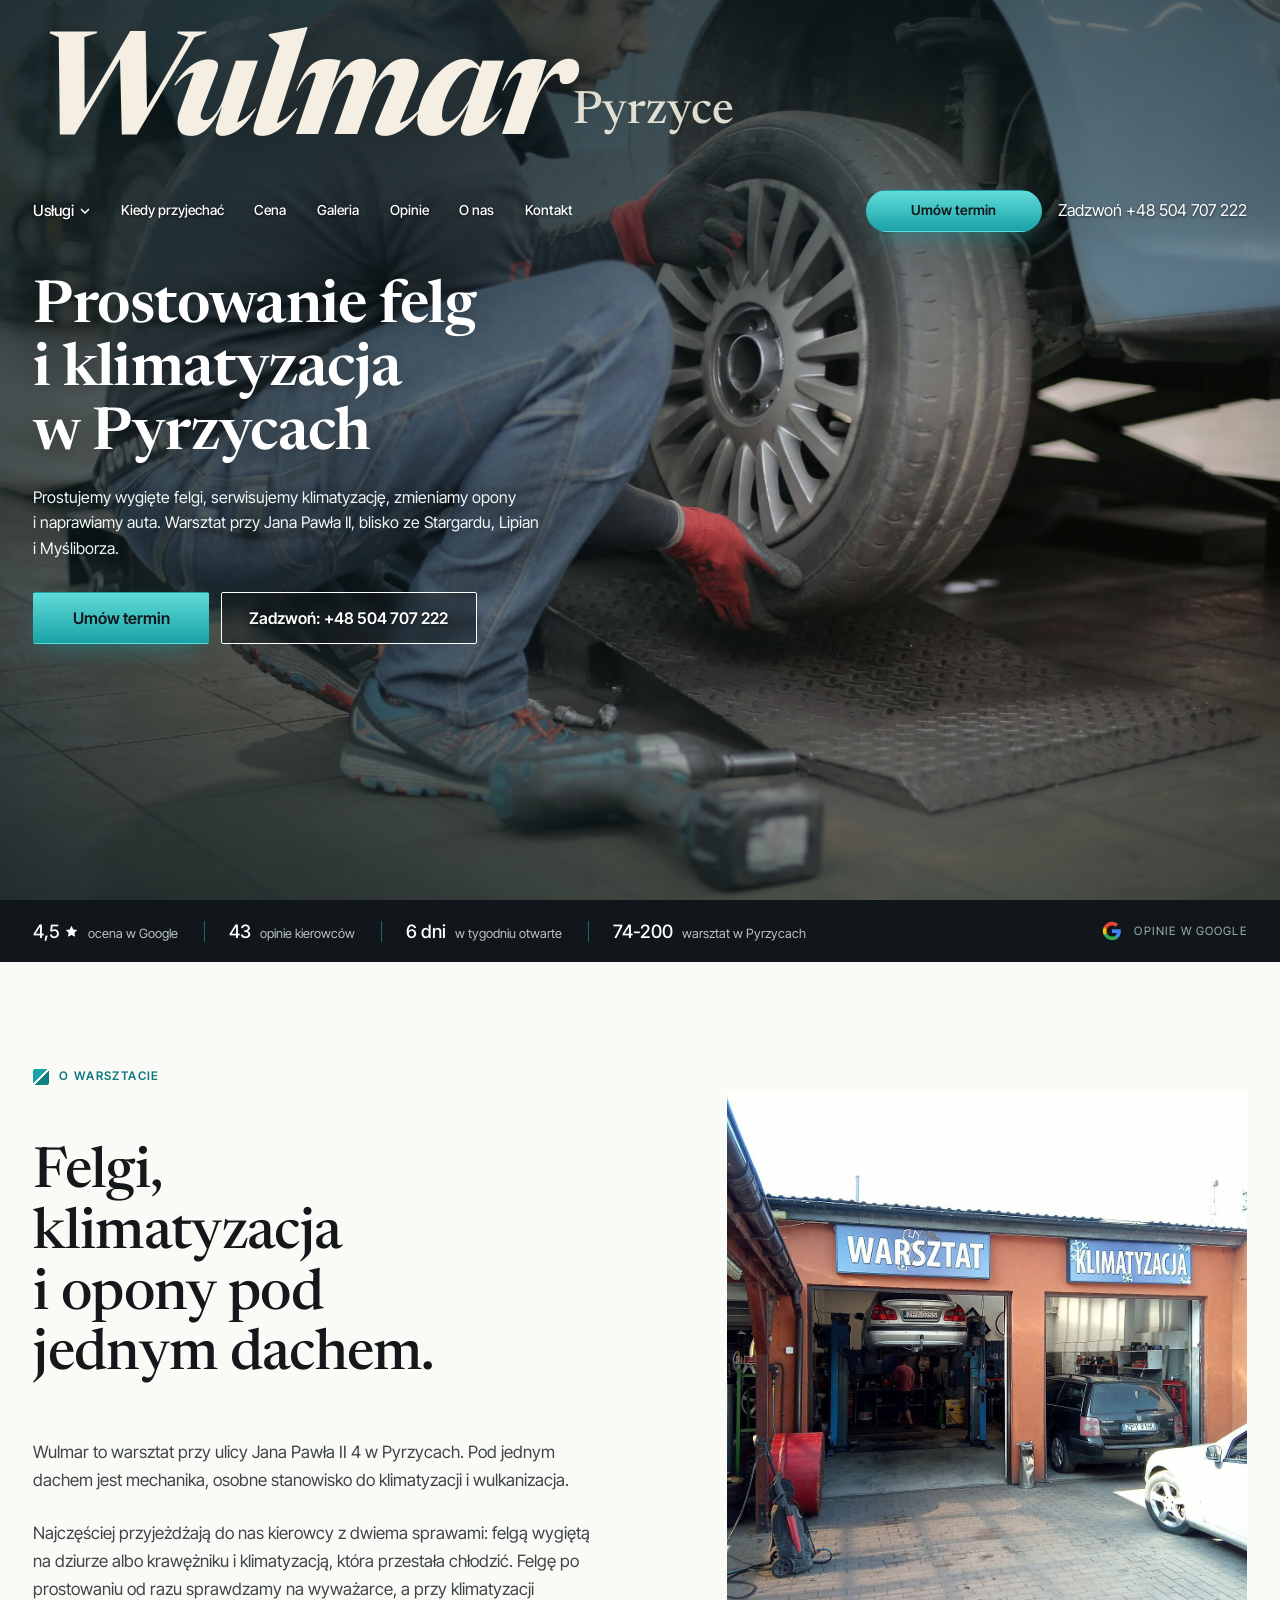
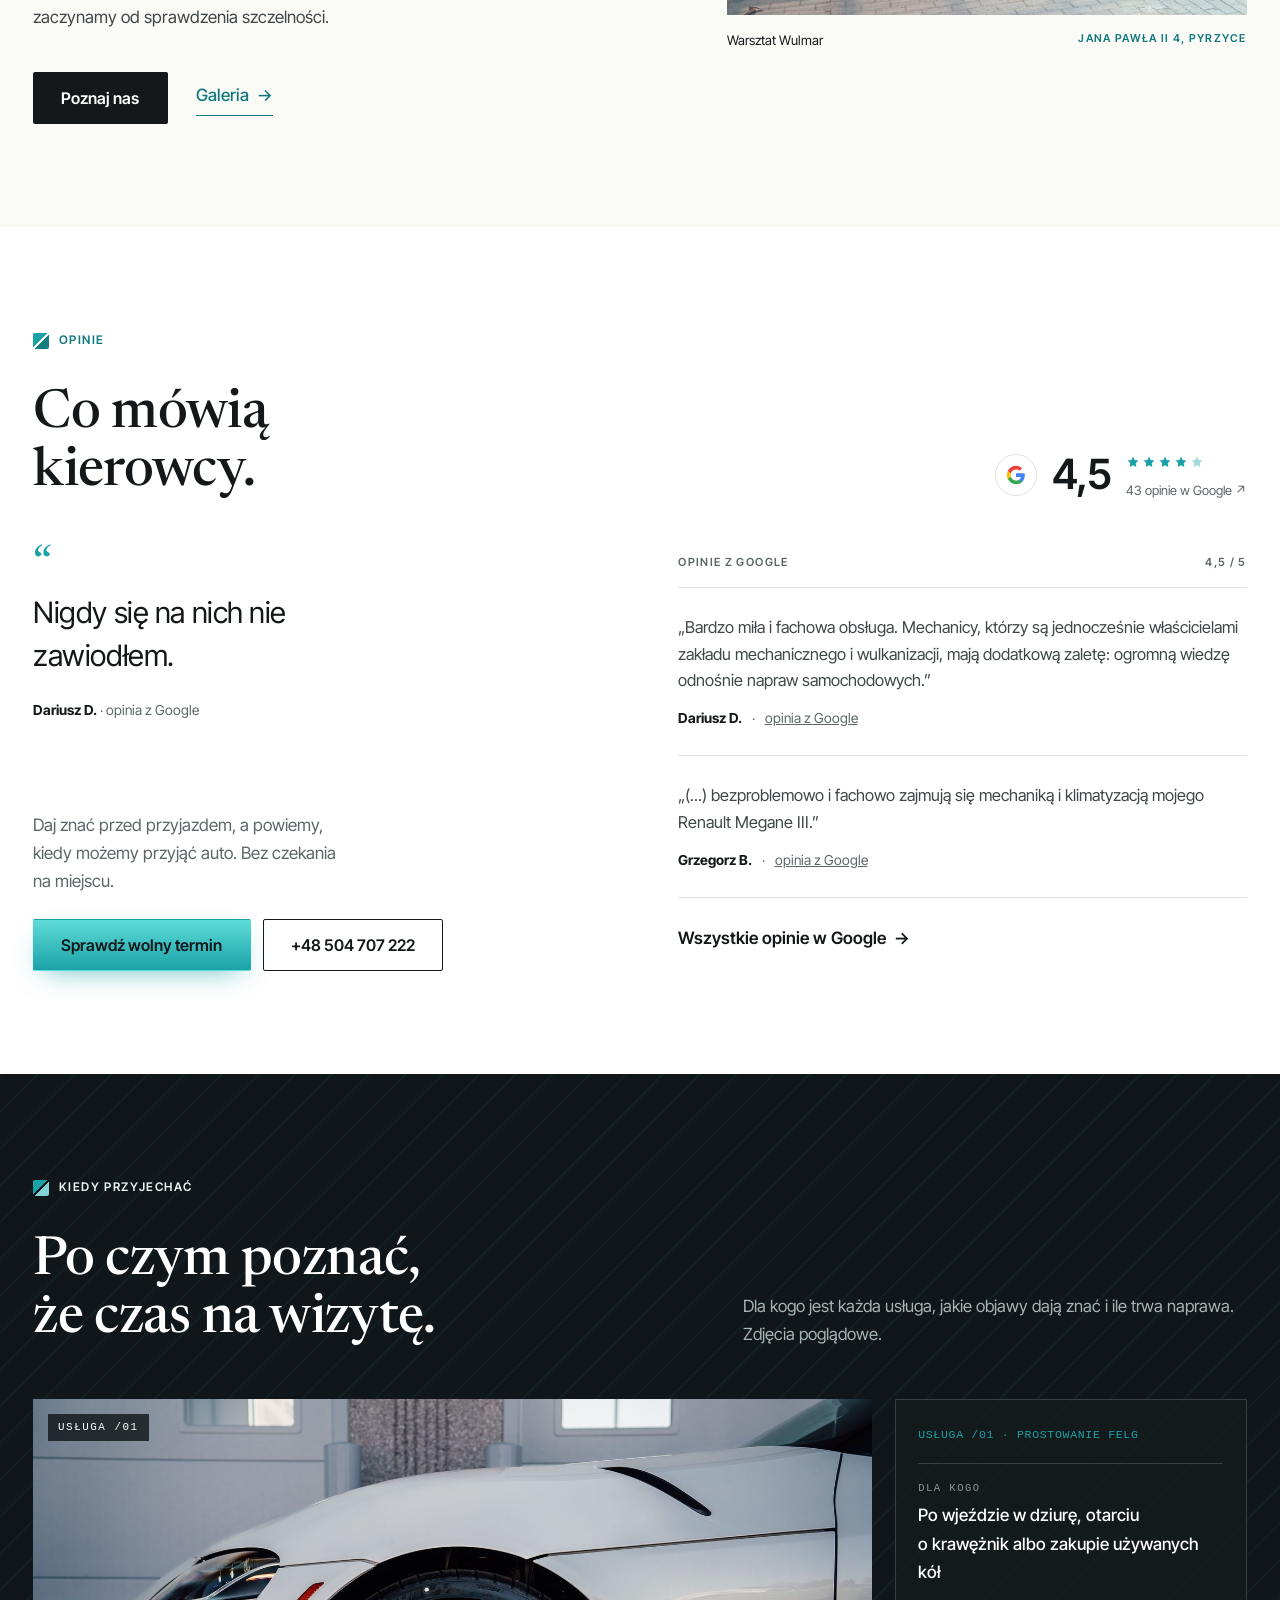
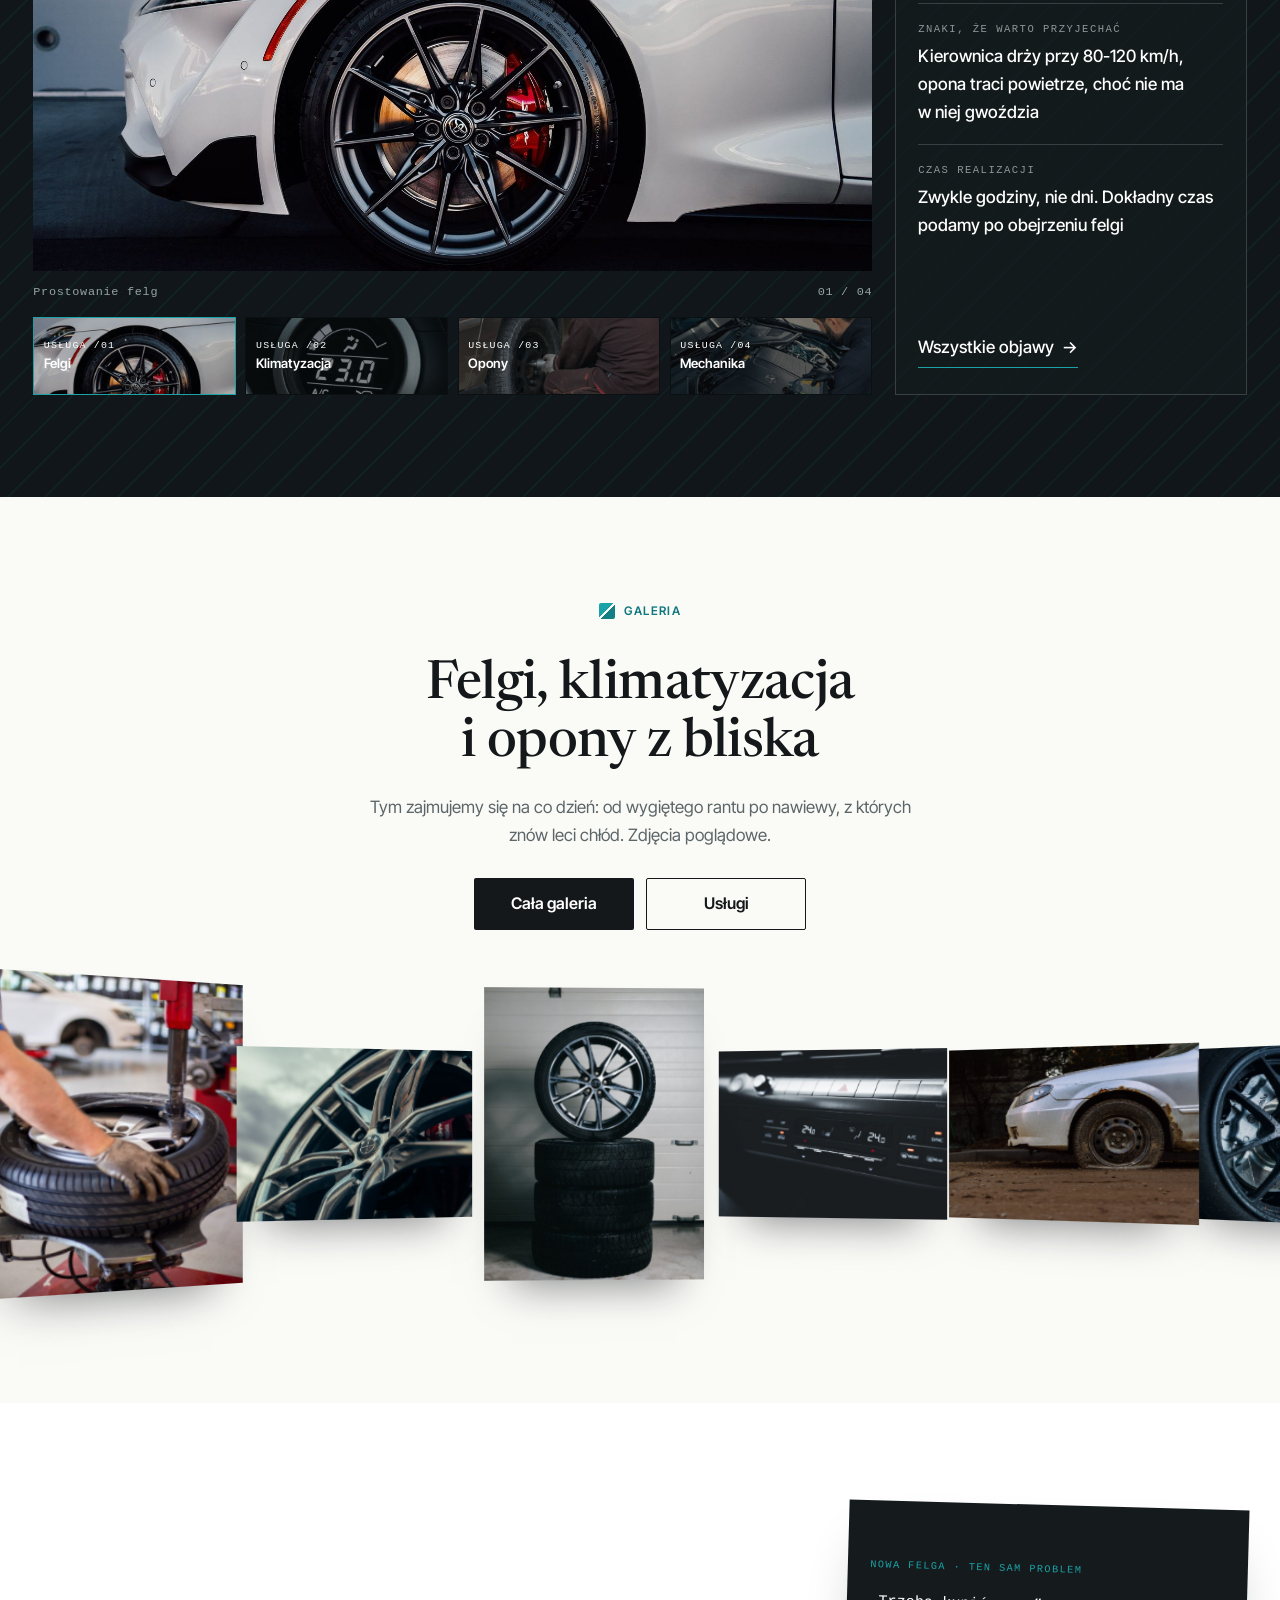
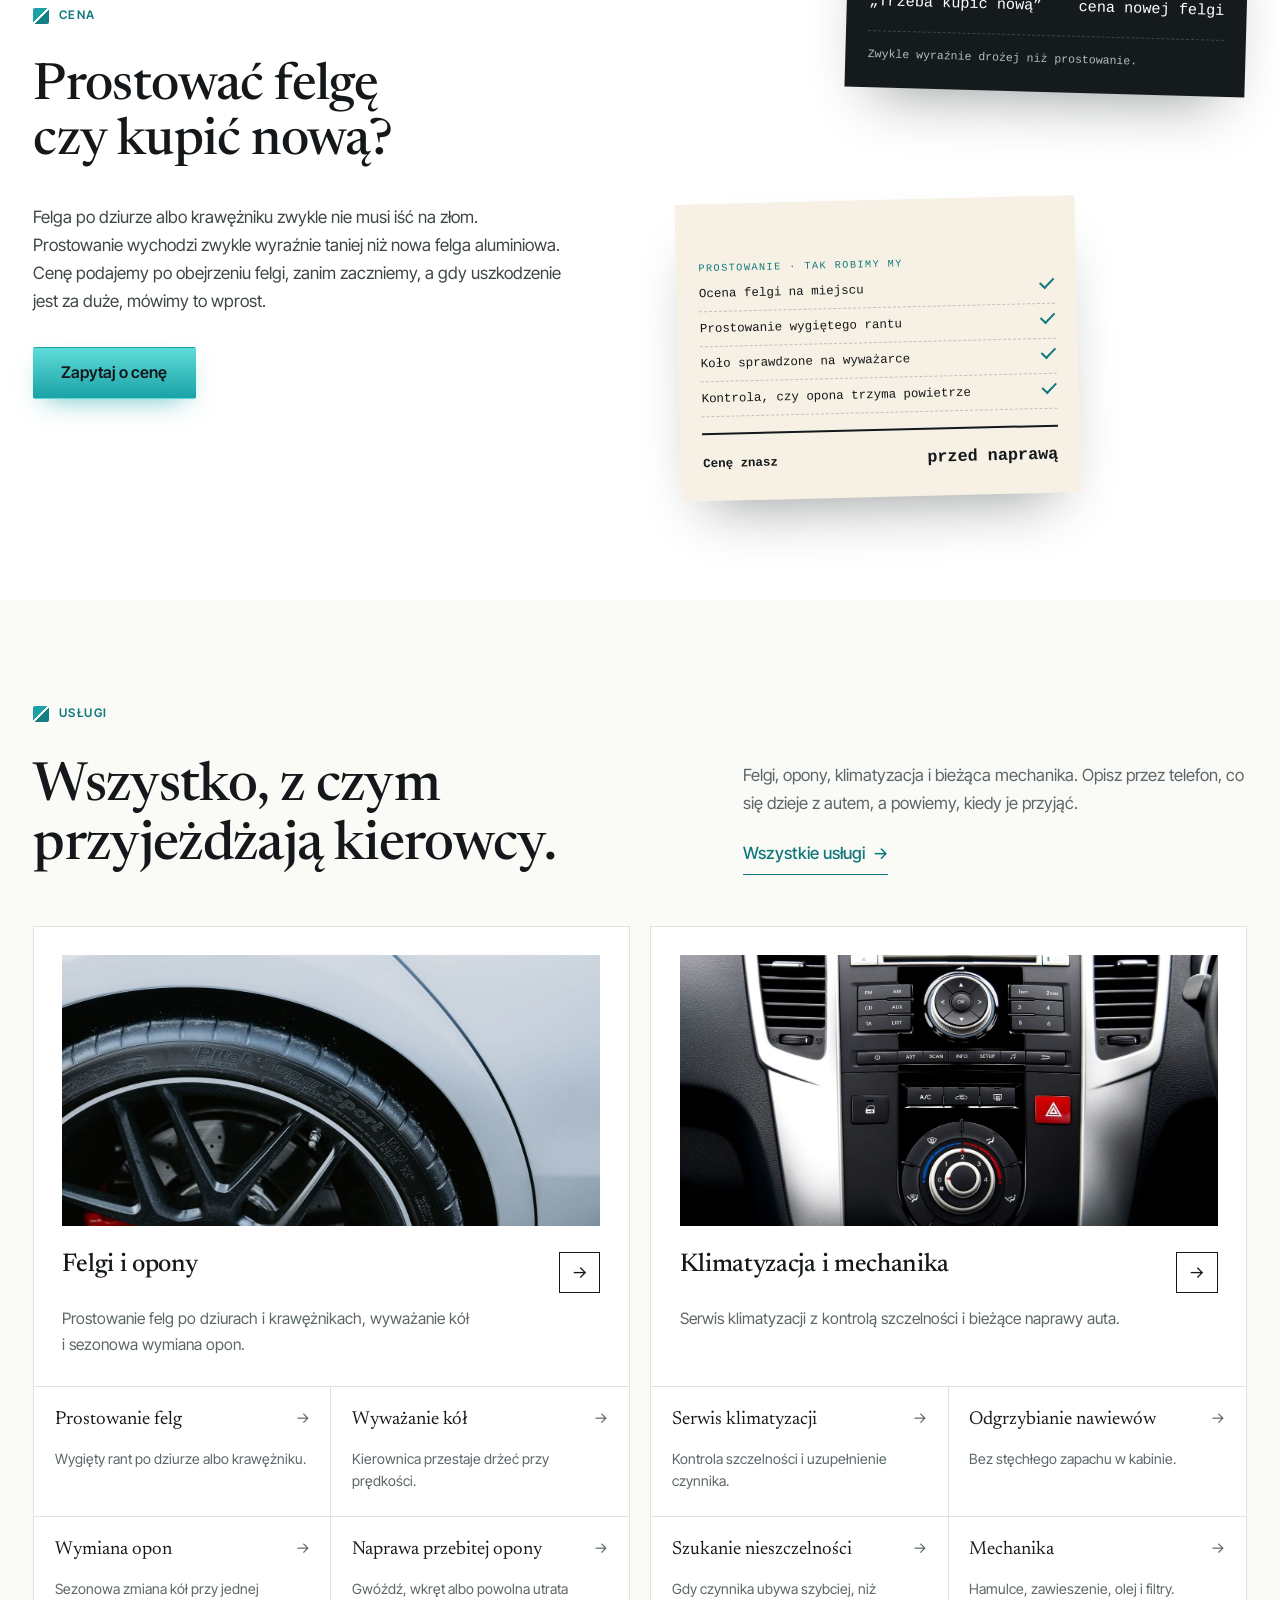
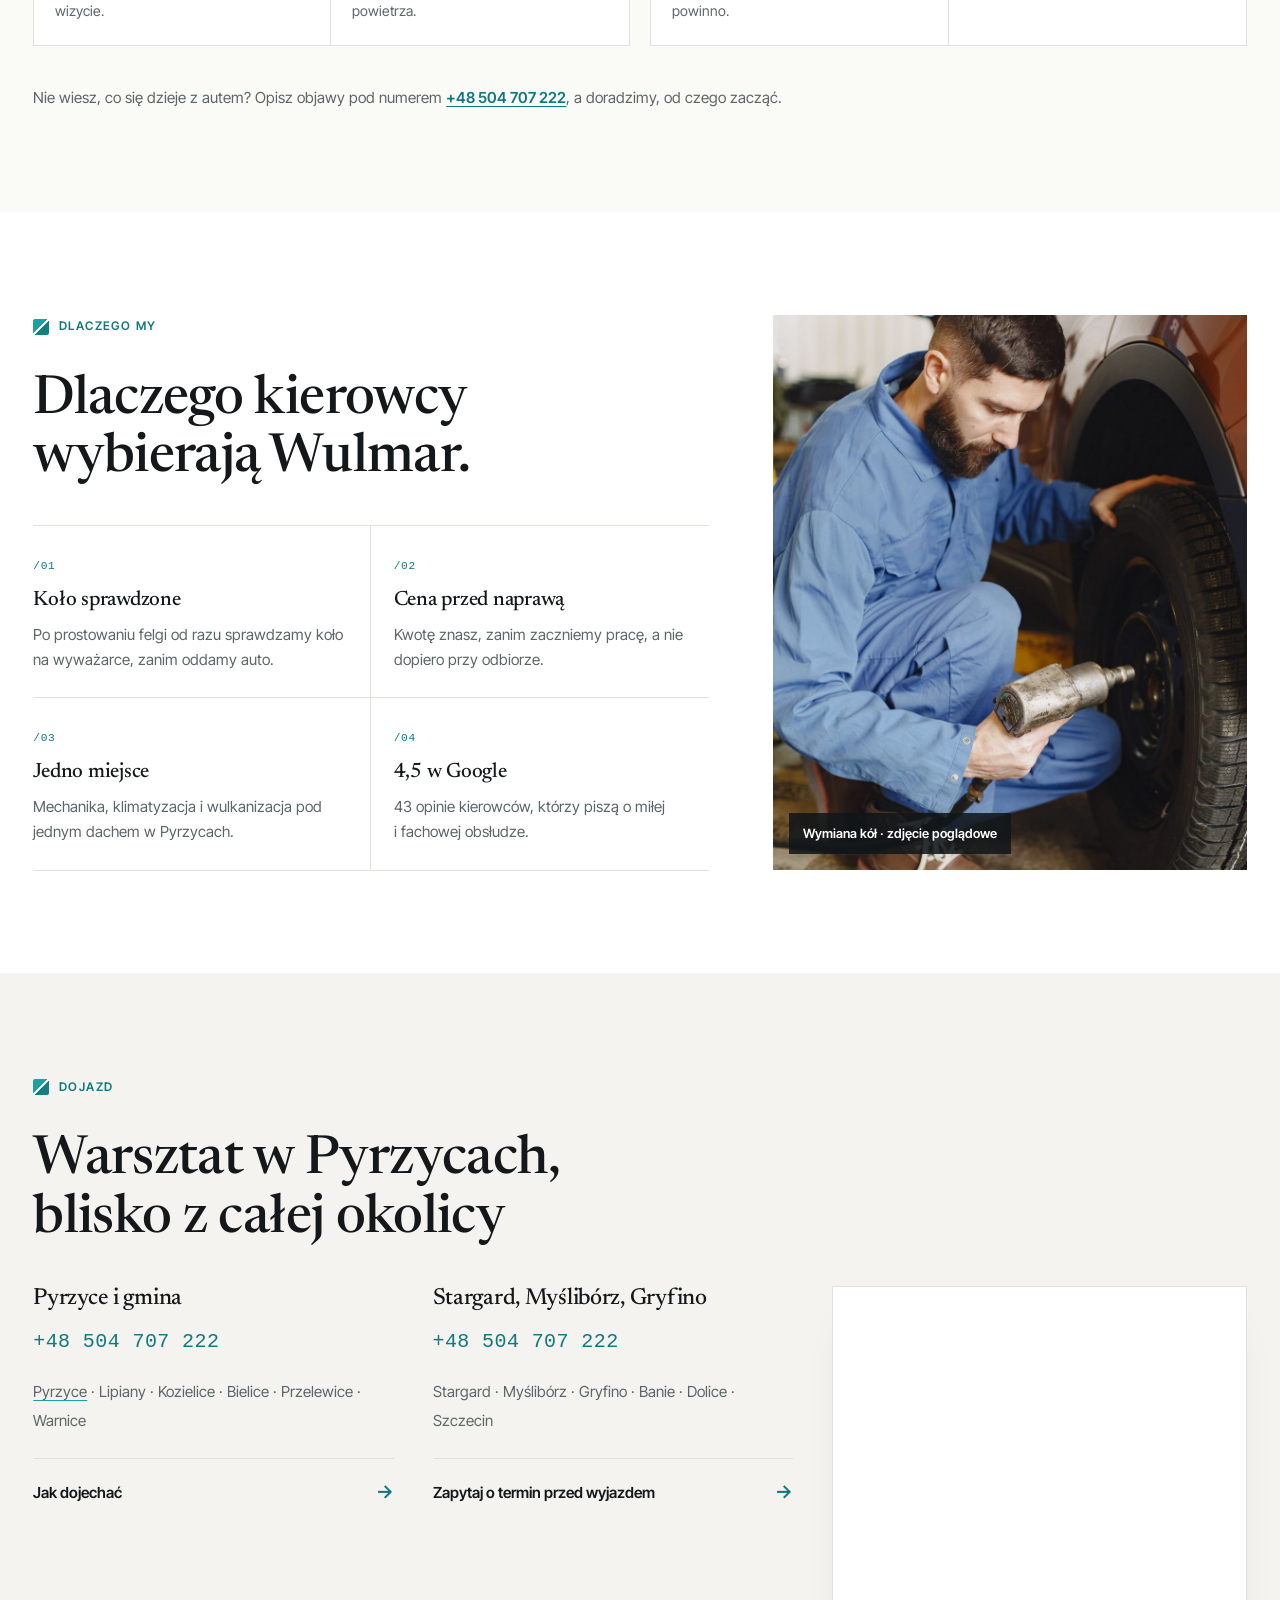
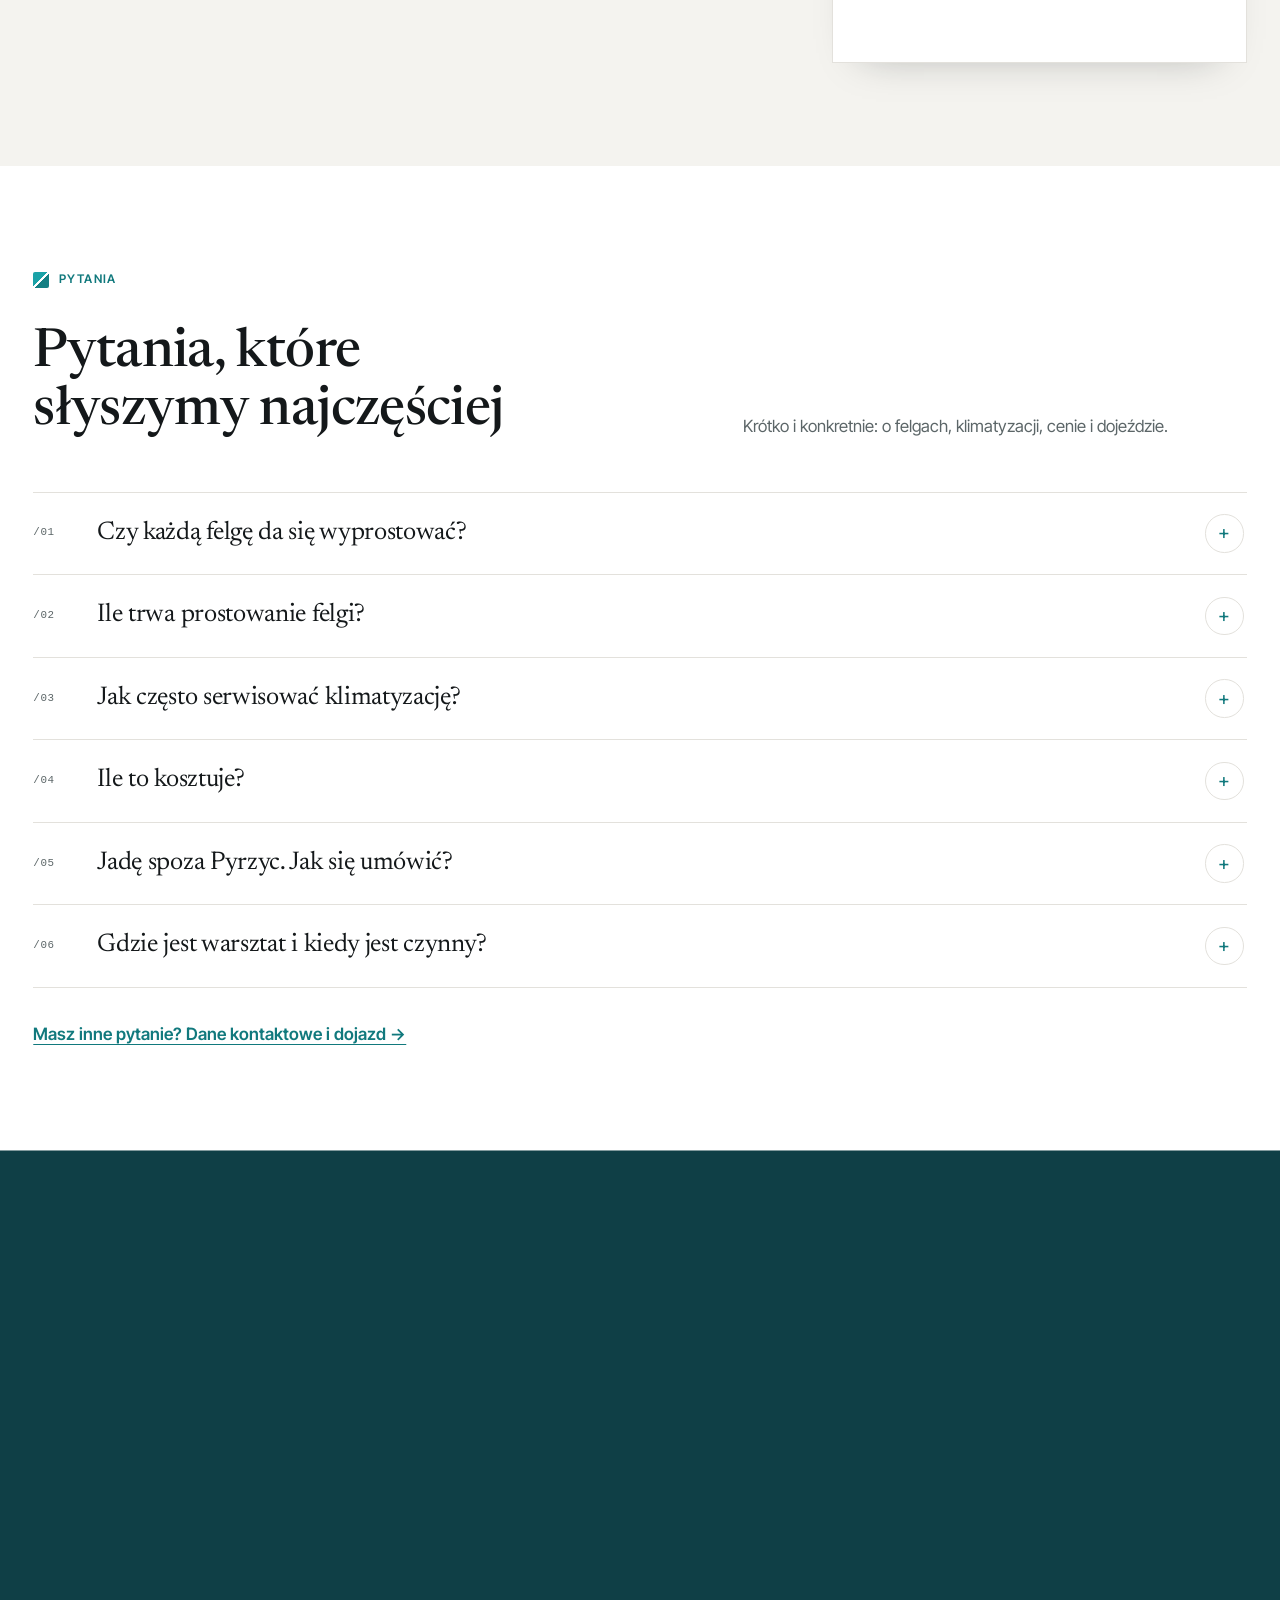
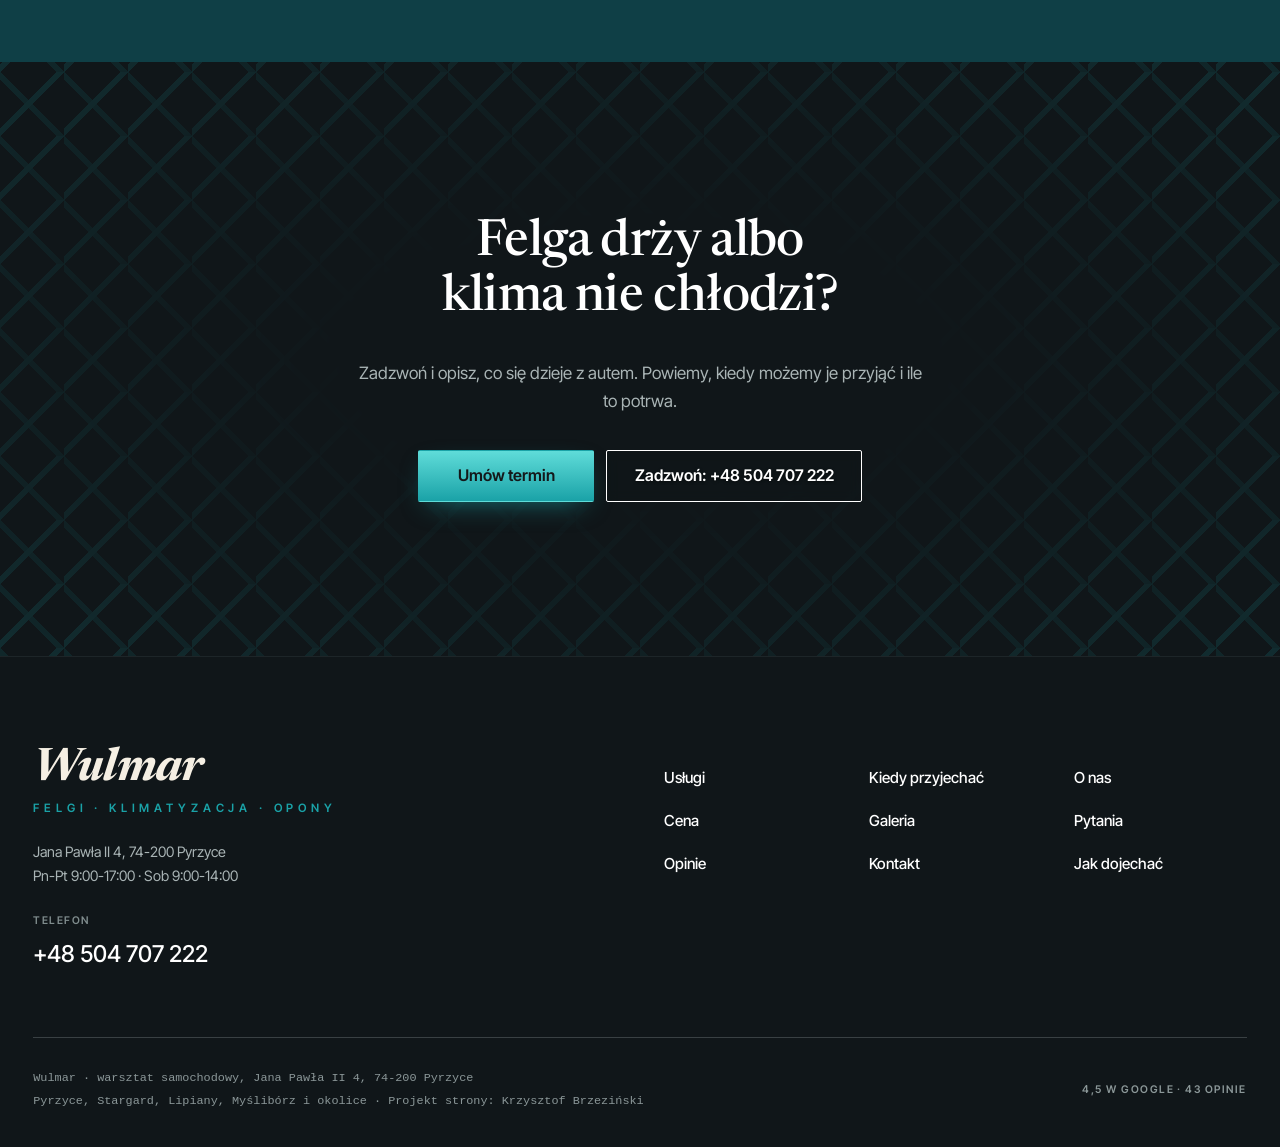
==== commit 147fa1a9: "[claude-edit][cmt:8227d429-e3e1-4a44-8403-e7e4c1ffb8d7] Demo przebudowane 1:1 w układzie swellroofin" ====
--- a/index.html
+++ b/index.html
@@ -1,192 +1,239 @@
 <!DOCTYPE html>
 <html lang="pl">
 <head>
-<meta charset="UTF-8">
+<meta charset="utf-8">
 <meta name="viewport" content="width=device-width, initial-scale=1.0">
-<title>Wulmar - prostowanie felg, klimatyzacja, wulkanizacja · Pyrzyce</title>
-<meta name="description" content="Wulmar, Pyrzyce, ul. Jana Pawła II 4: prostowanie felg, serwis klimatyzacji samochodowej, wulkanizacja i mechanika. Zadzwoń: +48 504 707 222.">
-<link rel="canonical" href="https://kris20032.github.io/wulmar/">
+<title>Wulmar - prostowanie felg i klimatyzacja samochodowa · Pyrzyce</title>
+<meta name="description" content="Wulmar, Pyrzyce, ul. Jana Pawła II 4: prostowanie felg, serwis klimatyzacji samochodowej, wymiana opon i mechanika. Blisko ze Stargardu, Lipian i Myśliborza. Zadzwoń: +48 504 707 222.">
 <meta name="robots" content="noindex, nofollow">
+<link rel="canonical" href="https://impulseo-pl.github.io/wulmar/">
+<meta name="theme-color" content="#101619">
 <meta property="og:type" content="website">
 <meta property="og:locale" content="pl_PL">
 <meta property="og:site_name" content="Wulmar">
-<meta property="og:title" content="Wulmar - prostowanie felg, klimatyzacja, wulkanizacja · Pyrzyce">
-<meta property="og:description" content="Wulmar, Pyrzyce, ul. Jana Pawła II 4: prostowanie felg, serwis klimatyzacji samochodowej, wulkanizacja i mechanika. Zadzwoń: +48 504 707 222.">
-<meta property="og:url" content="https://kris20032.github.io/wulmar/">
-<meta property="og:image" content="https://kris20032.github.io/wulmar/img/og.jpg">
+<meta property="og:title" content="Wulmar - prostowanie felg i klimatyzacja samochodowa · Pyrzyce">
+<meta property="og:description" content="Wulmar, Pyrzyce, ul. Jana Pawła II 4: prostowanie felg, serwis klimatyzacji samochodowej, wymiana opon i mechanika. Blisko ze Stargardu, Lipian i Myśliborza. Zadzwoń: +48 504 707 222.">
+<meta property="og:url" content="https://impulseo-pl.github.io/wulmar/">
+<meta property="og:image" content="https://impulseo-pl.github.io/wulmar/img/og.jpg">
 <meta property="og:image:width" content="1200">
 <meta property="og:image:height" content="630">
 <meta name="twitter:card" content="summary_large_image">
-<script type="application/ld+json">{"@context": "https://schema.org", "@type": "LocalBusiness", "name": "Wulmar", "url": "https://kris20032.github.io/wulmar/", "telephone": "+48504707222", "image": "https://kris20032.github.io/wulmar/img/og.jpg", "address": "Jana Pawła II 4, 74-200 Pyrzyce, Polska", "sameAs": ["https://maps.google.com/?cid=6941455232217410182&g_mp=Cidnb29nbGUubWFwcy5wbGFjZXMudjEuUGxhY2VzLlNlYXJjaFRleHQQAhgEIAA"]}</script>
 <link rel="preconnect" href="https://fonts.googleapis.com">
 <link rel="preconnect" href="https://fonts.gstatic.com" crossorigin>
-<link href="https://fonts.googleapis.com/css2?family=Oswald:wght@500;600;700&family=Archivo:wght@400;500;600&display=swap" rel="stylesheet">
-<link rel="stylesheet" href="assets/styles.css?v=9f3618fd">
+<link href="https://fonts.googleapis.com/css2?family=Inter+Tight:wght@400;500;600;700&family=Newsreader:ital,opsz,wght@0,6..72,400;0,6..72,500;0,6..72,600;1,6..72,600;1,6..72,700&display=swap" rel="stylesheet">
+<link rel="stylesheet" href="assets/styles.css?v=20261117w">
+<script type="application/ld+json">{"@context": "https://schema.org", "@type": "AutoRepair", "name": "Wulmar", "url": "https://impulseo-pl.github.io/wulmar/", "telephone": "+48504707222", "image": "https://impulseo-pl.github.io/wulmar/img/og.jpg", "address": {"@type": "PostalAddress", "streetAddress": "Jana Pawła II 4", "postalCode": "74-200", "addressLocality": "Pyrzyce", "addressCountry": "PL"}, "openingHours": ["Mo-Fr 09:00-17:00", "Sa 09:00-14:00"], "aggregateRating": {"@type": "AggregateRating", "ratingValue": "4.5", "reviewCount": "43"}, "areaServed": ["Pyrzyce", "Stargard", "Lipiany", "Myślibórz", "Gryfino"], "sameAs": ["https://maps.google.com/?cid=6941455232217410182"]}</script>
 </head>
 <body>
-
-<header class="nav">
-  <div class="wrap nav-inner">
-    <a class="brand" href="index.html"><span class="name">Wulmar</span><span class="sub">Pyrzyce</span></a>
-    <nav class="nav-links">
-      <a href="oferta.html">Usługi</a>
-      <a href="realizacje.html">Galeria</a>
-      <a href="o-nas.html">O nas</a>
-      <a href="kontakt.html">Kontakt</a>
-      <a href="kontakt.html" class="btn btn-accent">Umów termin</a>
-    </nav>
-    <button class="nav-toggle" aria-label="Menu"><span></span><span></span><span></span></button>
-  </div>
-</header>
-
-<main>
-<section class="hero-auto">
-  <img class="ha-bg" src="img/hero.jpg" fetchpriority="high" data-rotate="img/g9.jpg|img/g8.jpg" alt="Wulmar" width="1880" height="1251">
-  <div class="ha-veil"></div>
-  <div class="ha-inner">
-    <span class="ha-tick" aria-hidden="true"></span>
-    <span class="ha-kicker">Warsztat samochodowy · Pyrzyce</span>
-    <h1 class="ha-claim">Prostowanie felg i klimatyzacja</h1>
-    <a href="kontakt.html" class="btn btn-accent ha-cta">Umów termin <span class="arr">→</span></a>
-      <p class="ha-rating"><span class="g-badge"><svg class="gb-ico" viewBox="0 0 24 24" width="18" height="18" aria-hidden="true"><path fill="#4285F4" d="M22.56 12.25c0-.78-.07-1.53-.2-2.25H12v4.26h5.92c-.26 1.37-1.04 2.53-2.21 3.31v2.77h3.57c2.08-1.92 3.28-4.74 3.28-8.09z"/><path fill="#34A853" d="M12 23c2.97 0 5.46-.98 7.28-2.66l-3.57-2.77c-.98.66-2.23 1.06-3.71 1.06-2.86 0-5.29-1.93-6.16-4.53H2.18v2.84C3.99 20.53 7.7 23 12 23z"/><path fill="#FBBC05" d="M5.84 14.09c-.22-.66-.35-1.36-.35-2.09s.13-1.43.35-2.09V7.07H2.18C1.43 8.55 1 10.22 1 12s.43 3.45 1.18 4.93l2.85-2.22.81-.62z"/><path fill="#EA4335" d="M12 5.38c1.62 0 3.06.56 4.21 1.64l3.15-3.15C17.45 2.09 14.97 1 12 1 7.7 1 3.99 3.47 2.18 7.07l3.66 2.84c.87-2.6 3.3-4.53 6.16-4.53z"/></svg><b class="gb-ocena">4,5</b><svg class="gb-stars" viewBox="0 0 90 18" width="74" height="14.8" aria-hidden="true"><g fill="currentColor" opacity=".26"><path transform="translate(0,0)" d="M9 1.6l2.2 4.46 4.92.72-3.56 3.47.84 4.9L9 12.74l-4.4 2.31.84-4.9L1.88 6.68l4.92-.72L9 1.6Z"/><path transform="translate(18,0)" d="M9 1.6l2.2 4.46 4.92.72-3.56 3.47.84 4.9L9 12.74l-4.4 2.31.84-4.9L1.88 6.68l4.92-.72L9 1.6Z"/><path transform="translate(36,0)" d="M9 1.6l2.2 4.46 4.92.72-3.56 3.47.84 4.9L9 12.74l-4.4 2.31.84-4.9L1.88 6.68l4.92-.72L9 1.6Z"/><path transform="translate(54,0)" d="M9 1.6l2.2 4.46 4.92.72-3.56 3.47.84 4.9L9 12.74l-4.4 2.31.84-4.9L1.88 6.68l4.92-.72L9 1.6Z"/><path transform="translate(72,0)" d="M9 1.6l2.2 4.46 4.92.72-3.56 3.47.84 4.9L9 12.74l-4.4 2.31.84-4.9L1.88 6.68l4.92-.72L9 1.6Z"/></g><clipPath id="gs900"><rect x="0" y="0" width="81.0" height="18"/></clipPath><g fill="#FBBC04" clip-path="url(#gs900)"><path transform="translate(0,0)" d="M9 1.6l2.2 4.46 4.92.72-3.56 3.47.84 4.9L9 12.74l-4.4 2.31.84-4.9L1.88 6.68l4.92-.72L9 1.6Z"/><path transform="translate(18,0)" d="M9 1.6l2.2 4.46 4.92.72-3.56 3.47.84 4.9L9 12.74l-4.4 2.31.84-4.9L1.88 6.68l4.92-.72L9 1.6Z"/><path transform="translate(36,0)" d="M9 1.6l2.2 4.46 4.92.72-3.56 3.47.84 4.9L9 12.74l-4.4 2.31.84-4.9L1.88 6.68l4.92-.72L9 1.6Z"/><path transform="translate(54,0)" d="M9 1.6l2.2 4.46 4.92.72-3.56 3.47.84 4.9L9 12.74l-4.4 2.31.84-4.9L1.88 6.68l4.92-.72L9 1.6Z"/><path transform="translate(72,0)" d="M9 1.6l2.2 4.46 4.92.72-3.56 3.47.84 4.9L9 12.74l-4.4 2.31.84-4.9L1.88 6.68l4.92-.72L9 1.6Z"/></g></svg><span class="gb-txt">43 opinie w Google</span></span></p>
-  </div>
-</section>
-<section class="spec-ribbon">
-  <div class="wrap">
-    <ul class="sr-row reveal"><li>Prostowanie felg</li><li>Klimatyzacja samochodowa</li><li>Wulkanizacja</li><li>Mechanika</li></ul>
-  </div>
-</section>
-<section class="opinie-mini" aria-label="Opinie klientów">
-  <div class="wrap">
-    <div class="om-row">
-      <div class="om-item reveal"><blockquote>„Bardzo miła i fachowa obsługa.”</blockquote><span class="om-autor">Dariusz Dziubek</span></div>
-      <div class="om-item reveal"><blockquote>„Polecam warsztat samochodowy Marcina i Piotra, którzy bezproblemowo i fachowo zajmują się mechaniką i klima…”</blockquote><span class="om-autor">Grzegorz Bystrzak</span></div>
-    </div>
-  </div>
-</section>
-<section class="gateways-band">
-  <div class="wrap">
-    <div class="gateways">
-      <a href="oferta.html" class="gateway reveal"><img src="img/g1.jpg" alt="Prostowanie felg" loading="lazy" width="1880" height="1253" decoding="async"><span class="g-ttl">Prostowanie felg</span></a>
-      <a href="oferta.html" class="gateway reveal"><img src="img/g2.jpg" alt="Klimatyzacja samochodowa" loading="lazy" width="1726" height="1300" decoding="async"><span class="g-ttl">Klimatyzacja samochodowa</span></a>
-      <a href="oferta.html" class="gateway reveal"><img src="img/g3.jpg" alt="Wulkanizacja" loading="lazy" width="1600" height="1066" decoding="async"><span class="g-ttl">Wulkanizacja</span></a>
-    </div>
-  </div>
-</section>
-<section class="wm-info">
-  <div class="wrap">
-    <div class="head reveal">
-      <span class="eyebrow">Kiedy przyjechać</span>
-      <h2>Po czym poznać, że czas na wizytę</h2>
-      <p>Kilka objawów, z którymi kierowcy dzwonią do nas najczęściej.</p>
-    </div>
-    <div class="wm-grid">
-      <div class="wm-col reveal"><h3>Prostowanie felg</h3><ul class="wm-znaki"><li>Kierownica drży przy 80-120 km/h, choć koła były wyważane</li><li>Opona co kilka dni traci powietrze, a nie ma w niej gwoździa</li><li>Na rancie felgi widać wgniecenie albo spłaszczenie</li><li>Po uderzeniu w dziurę auto zaczęło buczeć albo wibrować</li></ul><a class="wm-more" href="oferta.html#felgi">Dla kogo i ile to trwa <span class="arr">→</span></a></div>
-      <div class="wm-col reveal"><h3>Serwis klimatyzacji</h3><ul class="wm-znaki"><li>Z nawiewów leci letnie albo ciepłe powietrze</li><li>Po włączeniu nawiewu w kabinie czuć stęchliznę</li><li>Szyby długo parują w deszczowe dni</li><li>Spod maski słychać syczenie albo głośną pracę sprężarki</li></ul><a class="wm-more" href="oferta.html#klimatyzacja">Dla kogo i ile to trwa <span class="arr">→</span></a></div>
-    </div>
-  </div>
-</section>
-<section class="proces proces-os auto">
-  <div class="wrap proc-grid">
-    <div class="proc-side">
-      <div class="head reveal">
-        <span class="eyebrow">Jak pracujemy</span>
-        <h2>Twoje auto w dobrych rękach</h2>
-        <p>Od przyjęcia auta do odbioru wiesz, na jakim etapie jest naprawa.</p>
-      </div>
-      <div class="proc-count" aria-hidden="true"><span class="pc-cur">01</span><span class="pc-all">/ 04</span></div>
-      <div class="proc-bar" aria-hidden="true"><i></i></div>
-      <p class="proc-now" aria-hidden="true">Dzwonisz</p>
-    </div>
-    <ol class="proces-line">
-      <li class="reveal"><span class="pno">01</span><h3>Dzwonisz</h3><p>Opisz, co się dzieje: drży kierownica, klimatyzacja nie chłodzi, opona traci powietrze. Umówimy termin.</p></li>
-      <li class="reveal"><span class="pno">02</span><h3>Sprawdzamy</h3><p>Oglądamy felgę albo układ klimatyzacji i mówimy, co jest do zrobienia, ile to kosztuje i ile potrwa.</p></li>
-      <li class="reveal"><span class="pno">03</span><h3>Robimy</h3><p>Prostujemy, serwisujemy albo naprawiamy, dopiero gdy potwierdzisz zakres.</p></li>
-      <li class="reveal"><span class="pno">04</span><h3>Odbierasz</h3><p>Koło sprawdzone na wyważarce, klimatyzacja sprawdzona na nawiewach. Auto gotowe do drogi.</p></li>
-    </ol>
-  </div>
-</section>
-<section class="stopklatka" aria-hidden="true">
-  <div class="stk-bg" style="background-image:url(img/g4.jpg)"></div>
-</section>
-<section>
-  <div class="wrap">
-    <div class="head reveal">
-      <span class="eyebrow">Galeria</span>
-      <h2>Felgi, klimatyzacja, opony</h2>
-      <p>Zdjęcia poglądowe: tak wyglądają rzeczy, którymi zajmujemy się na co dzień.</p>
-    </div>
-    <div class="gallery">
-      <div class="tile t-two3 reveal"><img src="img/about.jpg" alt="Wulmar" loading="lazy" width="1600" height="1200" decoding="async"></div>
-      <div class="tile t-third reveal"><img src="img/g5.jpg" alt="Wulmar" loading="lazy" width="1880" height="1253" decoding="async"></div>
-      <div class="tile t-third reveal"><img src="img/g6.jpg" alt="Wulmar" loading="lazy" width="1600" height="1066" decoding="async"></div>
-      <div class="tile t-third reveal"><img src="img/g7.jpg" alt="Wulmar" loading="lazy" width="1880" height="1253" decoding="async"></div>
-    </div>
-    <div style="margin-top:var(--space-7)" class="reveal"><a href="realizacje.html" class="btn btn-accent">Pełna galeria <span class="arr">→</span></a></div>
-  </div>
-</section>
-<section class="opinie">
-  <div class="wrap">
-    <div class="head center reveal">
-      <span class="eyebrow">Opinie</span>
-      <h2>Co mówią klienci</h2>
-    </div>
-    <p class="op-meta reveal"><span class="g-badge"><svg class="gb-ico" viewBox="0 0 24 24" width="18" height="18" aria-hidden="true"><path fill="#4285F4" d="M22.56 12.25c0-.78-.07-1.53-.2-2.25H12v4.26h5.92c-.26 1.37-1.04 2.53-2.21 3.31v2.77h3.57c2.08-1.92 3.28-4.74 3.28-8.09z"/><path fill="#34A853" d="M12 23c2.97 0 5.46-.98 7.28-2.66l-3.57-2.77c-.98.66-2.23 1.06-3.71 1.06-2.86 0-5.29-1.93-6.16-4.53H2.18v2.84C3.99 20.53 7.7 23 12 23z"/><path fill="#FBBC05" d="M5.84 14.09c-.22-.66-.35-1.36-.35-2.09s.13-1.43.35-2.09V7.07H2.18C1.43 8.55 1 10.22 1 12s.43 3.45 1.18 4.93l2.85-2.22.81-.62z"/><path fill="#EA4335" d="M12 5.38c1.62 0 3.06.56 4.21 1.64l3.15-3.15C17.45 2.09 14.97 1 12 1 7.7 1 3.99 3.47 2.18 7.07l3.66 2.84c.87-2.6 3.3-4.53 6.16-4.53z"/></svg><b class="gb-ocena">4,5</b><svg class="gb-stars" viewBox="0 0 90 18" width="74" height="14.8" aria-hidden="true"><g fill="currentColor" opacity=".26"><path transform="translate(0,0)" d="M9 1.6l2.2 4.46 4.92.72-3.56 3.47.84 4.9L9 12.74l-4.4 2.31.84-4.9L1.88 6.68l4.92-.72L9 1.6Z"/><path transform="translate(18,0)" d="M9 1.6l2.2 4.46 4.92.72-3.56 3.47.84 4.9L9 12.74l-4.4 2.31.84-4.9L1.88 6.68l4.92-.72L9 1.6Z"/><path transform="translate(36,0)" d="M9 1.6l2.2 4.46 4.92.72-3.56 3.47.84 4.9L9 12.74l-4.4 2.31.84-4.9L1.88 6.68l4.92-.72L9 1.6Z"/><path transform="translate(54,0)" d="M9 1.6l2.2 4.46 4.92.72-3.56 3.47.84 4.9L9 12.74l-4.4 2.31.84-4.9L1.88 6.68l4.92-.72L9 1.6Z"/><path transform="translate(72,0)" d="M9 1.6l2.2 4.46 4.92.72-3.56 3.47.84 4.9L9 12.74l-4.4 2.31.84-4.9L1.88 6.68l4.92-.72L9 1.6Z"/></g><clipPath id="gs900"><rect x="0" y="0" width="81.0" height="18"/></clipPath><g fill="#FBBC04" clip-path="url(#gs900)"><path transform="translate(0,0)" d="M9 1.6l2.2 4.46 4.92.72-3.56 3.47.84 4.9L9 12.74l-4.4 2.31.84-4.9L1.88 6.68l4.92-.72L9 1.6Z"/><path transform="translate(18,0)" d="M9 1.6l2.2 4.46 4.92.72-3.56 3.47.84 4.9L9 12.74l-4.4 2.31.84-4.9L1.88 6.68l4.92-.72L9 1.6Z"/><path transform="translate(36,0)" d="M9 1.6l2.2 4.46 4.92.72-3.56 3.47.84 4.9L9 12.74l-4.4 2.31.84-4.9L1.88 6.68l4.92-.72L9 1.6Z"/><path transform="translate(54,0)" d="M9 1.6l2.2 4.46 4.92.72-3.56 3.47.84 4.9L9 12.74l-4.4 2.31.84-4.9L1.88 6.68l4.92-.72L9 1.6Z"/><path transform="translate(72,0)" d="M9 1.6l2.2 4.46 4.92.72-3.56 3.47.84 4.9L9 12.74l-4.4 2.31.84-4.9L1.88 6.68l4.92-.72L9 1.6Z"/></g></svg><span class="gb-txt">43 opinie w Google</span></span></p>
-    <p class="op-meta reveal"><a class="op-google" href="https://maps.google.com/?cid=6941455232217410182&amp;g_mp=Cidnb29nbGUubWFwcy5wbGFjZXMudjEuUGxhY2VzLlNlYXJjaFRleHQQAhgEIAA" target="_blank" rel="noopener"><svg class="op-g-ico" viewBox="0 0 24 24" width="17" height="17" aria-hidden="true"><path fill="#4285F4" d="M22.56 12.25c0-.78-.07-1.53-.2-2.25H12v4.26h5.92c-.26 1.37-1.04 2.53-2.21 3.31v2.77h3.57c2.08-1.92 3.28-4.74 3.28-8.09z"/><path fill="#34A853" d="M12 23c2.97 0 5.46-.98 7.28-2.66l-3.57-2.77c-.98.66-2.23 1.06-3.71 1.06-2.86 0-5.29-1.93-6.16-4.53H2.18v2.84C3.99 20.53 7.7 23 12 23z"/><path fill="#FBBC05" d="M5.84 14.09c-.22-.66-.35-1.36-.35-2.09s.13-1.43.35-2.09V7.07H2.18C1.43 8.55 1 10.22 1 12s.43 3.45 1.18 4.93l2.85-2.22.81-.62z"/><path fill="#EA4335" d="M12 5.38c1.62 0 3.06.56 4.21 1.64l3.15-3.15C17.45 2.09 14.97 1 12 1 7.7 1 3.99 3.47 2.18 7.07l3.66 2.84c.87-2.6 3.3-4.53 6.16-4.53z"/></svg><span>Zobacz opinie w Google</span><span class="arr">→</span></a></p>
-    <div class="opinie-grid">
-      <figure class="op-card reveal"><span class="op-star"><svg class="ico-star" width="14" height="14" viewBox="0 0 24 24" style="vertical-align:-2px" aria-hidden="true"><path d="M12 2.8l2.85 5.8 6.4.93-4.63 4.5 1.1 6.37L12 17.4l-5.72 3 1.1-6.37-4.63-4.5 6.4-.93L12 2.8Z" fill="currentColor"/></svg><svg class="ico-star" width="14" height="14" viewBox="0 0 24 24" style="vertical-align:-2px" aria-hidden="true"><path d="M12 2.8l2.85 5.8 6.4.93-4.63 4.5 1.1 6.37L12 17.4l-5.72 3 1.1-6.37-4.63-4.5 6.4-.93L12 2.8Z" fill="currentColor"/></svg><svg class="ico-star" width="14" height="14" viewBox="0 0 24 24" style="vertical-align:-2px" aria-hidden="true"><path d="M12 2.8l2.85 5.8 6.4.93-4.63 4.5 1.1 6.37L12 17.4l-5.72 3 1.1-6.37-4.63-4.5 6.4-.93L12 2.8Z" fill="currentColor"/></svg><svg class="ico-star" width="14" height="14" viewBox="0 0 24 24" style="vertical-align:-2px" aria-hidden="true"><path d="M12 2.8l2.85 5.8 6.4.93-4.63 4.5 1.1 6.37L12 17.4l-5.72 3 1.1-6.37-4.63-4.5 6.4-.93L12 2.8Z" fill="currentColor"/></svg><svg class="ico-star" width="14" height="14" viewBox="0 0 24 24" style="vertical-align:-2px" aria-hidden="true"><path d="M12 2.8l2.85 5.8 6.4.93-4.63 4.5 1.1 6.37L12 17.4l-5.72 3 1.1-6.37-4.63-4.5 6.4-.93L12 2.8Z" fill="currentColor"/></svg></span><blockquote>Bardzo miła i fachowa obsługa. Mechanicy którzy są jednocześnie właścicielami zakładu mechanicznego i wulkanizacji mają dodatkową zaletę: ogromną wiedzę odnośnie napraw samochodowych. Nigdy się na nich nie zawiodłem</blockquote><span class="op-autor">Dariusz Dziubek</span></figure>
-      <figure class="op-card reveal"><span class="op-star"><svg class="ico-star" width="14" height="14" viewBox="0 0 24 24" style="vertical-align:-2px" aria-hidden="true"><path d="M12 2.8l2.85 5.8 6.4.93-4.63 4.5 1.1 6.37L12 17.4l-5.72 3 1.1-6.37-4.63-4.5 6.4-.93L12 2.8Z" fill="currentColor"/></svg><svg class="ico-star" width="14" height="14" viewBox="0 0 24 24" style="vertical-align:-2px" aria-hidden="true"><path d="M12 2.8l2.85 5.8 6.4.93-4.63 4.5 1.1 6.37L12 17.4l-5.72 3 1.1-6.37-4.63-4.5 6.4-.93L12 2.8Z" fill="currentColor"/></svg><svg class="ico-star" width="14" height="14" viewBox="0 0 24 24" style="vertical-align:-2px" aria-hidden="true"><path d="M12 2.8l2.85 5.8 6.4.93-4.63 4.5 1.1 6.37L12 17.4l-5.72 3 1.1-6.37-4.63-4.5 6.4-.93L12 2.8Z" fill="currentColor"/></svg><svg class="ico-star" width="14" height="14" viewBox="0 0 24 24" style="vertical-align:-2px" aria-hidden="true"><path d="M12 2.8l2.85 5.8 6.4.93-4.63 4.5 1.1 6.37L12 17.4l-5.72 3 1.1-6.37-4.63-4.5 6.4-.93L12 2.8Z" fill="currentColor"/></svg><svg class="ico-star" width="14" height="14" viewBox="0 0 24 24" style="vertical-align:-2px" aria-hidden="true"><path d="M12 2.8l2.85 5.8 6.4.93-4.63 4.5 1.1 6.37L12 17.4l-5.72 3 1.1-6.37-4.63-4.5 6.4-.93L12 2.8Z" fill="currentColor"/></svg></span><blockquote>Polecam warsztat samochodowy Marcina i Piotra, którzy bezproblemowo i fachowo zajmują się mechaniką i klimatyzacją mojego szerszenia renault Megane III</blockquote><span class="op-autor">Grzegorz Bystrzak</span></figure>
-    </div>
-  </div>
-</section>
-<section class="cta">
-  <div class="wrap">
-    <div class="reveal">
-      <span class="eyebrow">Umów się</span>
-      <h2>Felga drży albo klima nie chłodzi?</h2>
-      <p>Zadzwoń: +48 504 707 222. Powiemy, kiedy możemy przyjąć auto.</p>
-    </div>
-    <div class="cta-actions reveal">
-      <a href="kontakt.html" class="btn btn-light">Umów termin <span class="arr">→</span></a>
-      <a href="tel:+48504707222" class="btn btn-ghost btn-ghost-cta">+48 504 707 222</a>
-    </div>
-  </div>
+<a class="skip" href="#tresc">Przejdź do treści</a>
+<div class="stick" aria-hidden="false"><div class="wrap"><a class="mini-mark" href="index.html">Wulmar</a><nav class="nav" aria-label="Główne menu"><div class="has-drop"><a class="nav-item" href="oferta.html">Usługi <svg class="chev" viewBox="0 0 10 10" aria-hidden="true"><path d="M1 3l4 4 4-4" fill="none" stroke="currentColor" stroke-width="1.5"/></svg></a><div class="drop" role="menu"><p class="drop-cat">Felgi i&nbsp;opony</p><a href="oferta.html#prostowanie-felg">Prostowanie felg</a><a href="oferta.html#wywazanie">Wyważanie kół</a><a href="oferta.html#opony">Wymiana i&nbsp;naprawa opon</a><p class="drop-cat">Klimatyzacja i&nbsp;mechanika</p><a href="oferta.html#serwis-klimatyzacji">Serwis klimatyzacji</a><a href="oferta.html#odgrzybianie">Odgrzybianie nawiewów</a><a href="oferta.html#mechanika">Mechanika</a><a class="drop-all" href="oferta.html">Wszystkie usługi <span class="arr">→</span></a></div></div><a class="nav-item" href="index.html#kiedy">Kiedy przyjechać</a><a class="nav-item" href="index.html#cena">Cena</a><a class="nav-item" href="realizacje.html">Galeria</a><a class="nav-item" href="index.html#opinie">Opinie</a><a class="nav-item" href="o-nas.html">O&nbsp;nas</a><a class="nav-item" href="kontakt.html">Kontakt</a></nav><div class="head-right"><a class="btn btn-teal btn-sm btn-pill" href="kontakt.html">Umów termin</a><a class="head-phone" href="tel:+48504707222">Zadzwoń +48 504 707 222</a></div><button class="burger" type="button" aria-label="Otwórz menu"><span></span></button></div></div>
+<main id="tresc">
+<section class="hero">
+<img class="hero-img" src="img/hero.jpg" srcset="img/hero-m.jpg 1100w, img/hero.jpg 2400w" sizes="100vw" alt="Mechanik zdejmuje koło samochodu w&nbsp;warsztacie" width="2400" height="1600" fetchpriority="high">
+<a class="wordmark" href="index.html" aria-label="Wulmar - strona główna">Wulmar<small>Pyrzyce</small></a>
+<div class="hero-bar"><nav class="nav" aria-label="Główne menu"><div class="has-drop"><a class="nav-item" href="oferta.html">Usługi <svg class="chev" viewBox="0 0 10 10" aria-hidden="true"><path d="M1 3l4 4 4-4" fill="none" stroke="currentColor" stroke-width="1.5"/></svg></a><div class="drop" role="menu"><p class="drop-cat">Felgi i&nbsp;opony</p><a href="oferta.html#prostowanie-felg">Prostowanie felg</a><a href="oferta.html#wywazanie">Wyważanie kół</a><a href="oferta.html#opony">Wymiana i&nbsp;naprawa opon</a><p class="drop-cat">Klimatyzacja i&nbsp;mechanika</p><a href="oferta.html#serwis-klimatyzacji">Serwis klimatyzacji</a><a href="oferta.html#odgrzybianie">Odgrzybianie nawiewów</a><a href="oferta.html#mechanika">Mechanika</a><a class="drop-all" href="oferta.html">Wszystkie usługi <span class="arr">→</span></a></div></div><a class="nav-item" href="index.html#kiedy">Kiedy przyjechać</a><a class="nav-item" href="index.html#cena">Cena</a><a class="nav-item" href="realizacje.html">Galeria</a><a class="nav-item" href="index.html#opinie">Opinie</a><a class="nav-item" href="o-nas.html">O&nbsp;nas</a><a class="nav-item" href="kontakt.html">Kontakt</a></nav><div class="head-right"><a class="btn btn-teal btn-sm btn-pill" href="kontakt.html">Umów termin</a><a class="head-phone" href="tel:+48504707222">Zadzwoń +48 504 707 222</a></div><button class="burger" type="button" aria-label="Otwórz menu"><span></span></button></div>
+<div class="hero-copy">
+<h1>Prostowanie felg i&nbsp;klimatyzacja w&nbsp;Pyrzycach</h1>
+<p class="hero-lead">Prostujemy wygięte felgi, serwisujemy klimatyzację, zmieniamy opony i&nbsp;naprawiamy auta. Warsztat przy Jana Pawła II, blisko ze Stargardu, Lipian i&nbsp;Myśliborza.</p>
+<div class="btn-row"><a class="btn btn-teal" href="kontakt.html">Umów termin</a><a class="btn btn-line-light" href="tel:+48504707222">Zadzwoń: +48 504 707 222</a></div>
+</div>
+<div class="hero-fill"></div>
+</section>
+
+<section class="trust" aria-label="W liczbach">
+<div class="wrap">
+<ul class="trust-items">
+<li><b>4,5 <svg viewBox="0 0 24 24" aria-hidden="true"><path fill="currentColor" d="M12 2.8l2.85 5.8 6.4.93-4.63 4.5 1.1 6.37L12 17.4l-5.72 3 1.1-6.37-4.63-4.5 6.4-.93L12 2.8Z"/></svg></b> ocena w&nbsp;Google</li>
+<li><b>43</b> opinie kierowców</li>
+<li><b>6 dni</b> w&nbsp;tygodniu otwarte</li>
+<li><b>74-200</b> warsztat w&nbsp;Pyrzycach</li>
+</ul>
+<a class="trust-badge" href="https://maps.google.com/?cid=6941455232217410182" target="_blank" rel="noopener"><svg viewBox="0 0 24 24" width="20" height="20" aria-hidden="true"><path fill="#4285F4" d="M22.56 12.25c0-.78-.07-1.53-.2-2.25H12v4.26h5.92c-.26 1.37-1.04 2.53-2.21 3.31v2.77h3.57c2.08-1.92 3.28-4.74 3.28-8.09z"/><path fill="#34A853" d="M12 23c2.97 0 5.46-.98 7.28-2.66l-3.57-2.77c-.98.66-2.23 1.06-3.71 1.06-2.86 0-5.29-1.93-6.16-4.53H2.18v2.84C3.99 20.53 7.7 23 12 23z"/><path fill="#FBBC05" d="M5.84 14.09c-.22-.66-.35-1.36-.35-2.09s.13-1.43.35-2.09V7.07H2.18C1.43 8.55 1 10.22 1 12s.43 3.45 1.18 4.93l2.85-2.22.81-.62z"/><path fill="#EA4335" d="M12 5.38c1.62 0 3.06.56 4.21 1.64l3.15-3.15C17.45 2.09 14.97 1 12 1 7.7 1 3.99 3.47 2.18 7.07l3.66 2.84c.87-2.6 3.3-4.53 6.16-4.53z"/></svg> Opinie w&nbsp;Google</a>
+</div>
+</section>
+
+<section class="sec sec-paper" id="o-firmie">
+<div class="wrap about">
+<div class="about-txt rv">
+<span class="eyebrow">O&nbsp;warsztacie</span>
+<h2>Felgi, klimatyzacja i&nbsp;opony pod jednym dachem.</h2>
+<p>Wulmar to warsztat przy ulicy Jana Pawła II 4 w&nbsp;Pyrzycach. Pod jednym dachem jest mechanika, osobne stanowisko do klimatyzacji i&nbsp;wulkanizacja.</p>
+<p>Najczęściej przyjeżdżają do nas kierowcy z&nbsp;dwiema sprawami: felgą wygiętą na dziurze albo krawężniku i&nbsp;klimatyzacją, która przestała chłodzić. Felgę po prostowaniu od razu sprawdzamy na wyważarce, a&nbsp;przy klimatyzacji zaczynamy od sprawdzenia szczelności.</p>
+<div class="btn-row"><a class="btn btn-dark" href="o-nas.html">Poznaj nas</a><a class="link-arrow" href="realizacje.html">Galeria <span class="arr">→</span></a></div>
+</div>
+<figure class="about-fig rv">
+<div class="ph-frame"><img src="img/about.jpg" alt="Warsztat Wulmar z&nbsp;szyldami Warsztat, Klimatyzacja i&nbsp;Opony" width="1600" height="1200"></div>
+<figcaption class="fig-cap"><span>Warsztat Wulmar</span><span>Jana Pawła II 4, Pyrzyce</span></figcaption>
+</figure>
+</div>
+</section>
+
+<section class="sec sec-white" id="opinie">
+<div class="wrap">
+<div class="rev-top rv">
+<div><span class="eyebrow">Opinie</span><h2 class="h2">Co mówią kierowcy.</h2></div>
+<a class="rating" href="https://maps.google.com/?cid=6941455232217410182" target="_blank" rel="noopener"><span class="rating-src g"><svg viewBox="0 0 24 24" width="20" height="20" aria-hidden="true"><path fill="#4285F4" d="M22.56 12.25c0-.78-.07-1.53-.2-2.25H12v4.26h5.92c-.26 1.37-1.04 2.53-2.21 3.31v2.77h3.57c2.08-1.92 3.28-4.74 3.28-8.09z"/><path fill="#34A853" d="M12 23c2.97 0 5.46-.98 7.28-2.66l-3.57-2.77c-.98.66-2.23 1.06-3.71 1.06-2.86 0-5.29-1.93-6.16-4.53H2.18v2.84C3.99 20.53 7.7 23 12 23z"/><path fill="#FBBC05" d="M5.84 14.09c-.22-.66-.35-1.36-.35-2.09s.13-1.43.35-2.09V7.07H2.18C1.43 8.55 1 10.22 1 12s.43 3.45 1.18 4.93l2.85-2.22.81-.62z"/><path fill="#EA4335" d="M12 5.38c1.62 0 3.06.56 4.21 1.64l3.15-3.15C17.45 2.09 14.97 1 12 1 7.7 1 3.99 3.47 2.18 7.07l3.66 2.84c.87-2.6 3.3-4.53 6.16-4.53z"/></svg></span><b>4,5</b><span><span class="stars" aria-label="4,5 na 5"><svg viewBox="0 0 24 24" aria-hidden="true"><path fill="currentColor" d="M12 2.8l2.85 5.8 6.4.93-4.63 4.5 1.1 6.37L12 17.4l-5.72 3 1.1-6.37-4.63-4.5 6.4-.93L12 2.8Z"/></svg><svg viewBox="0 0 24 24" aria-hidden="true"><path fill="currentColor" d="M12 2.8l2.85 5.8 6.4.93-4.63 4.5 1.1 6.37L12 17.4l-5.72 3 1.1-6.37-4.63-4.5 6.4-.93L12 2.8Z"/></svg><svg viewBox="0 0 24 24" aria-hidden="true"><path fill="currentColor" d="M12 2.8l2.85 5.8 6.4.93-4.63 4.5 1.1 6.37L12 17.4l-5.72 3 1.1-6.37-4.63-4.5 6.4-.93L12 2.8Z"/></svg><svg viewBox="0 0 24 24" aria-hidden="true"><path fill="currentColor" d="M12 2.8l2.85 5.8 6.4.93-4.63 4.5 1.1 6.37L12 17.4l-5.72 3 1.1-6.37-4.63-4.5 6.4-.93L12 2.8Z"/></svg><svg class="half" viewBox="0 0 24 24" aria-hidden="true"><path fill="currentColor" d="M12 2.8l2.85 5.8 6.4.93-4.63 4.5 1.1 6.37L12 17.4l-5.72 3 1.1-6.37-4.63-4.5 6.4-.93L12 2.8Z"/></svg></span><small>43 opinie w&nbsp;Google ↗</small></span></a>
+</div>
+<div class="rev-grid">
+<div class="rv">
+<div class="rev-feature"><span class="q">“</span><blockquote>Nigdy się na nich nie zawiodłem.</blockquote>
+<p class="rev-meta"><b>Dariusz D.</b> · opinia z&nbsp;Google</p></div>
+<div class="rev-cta"><p>Daj znać przed przyjazdem, a&nbsp;powiemy, kiedy możemy przyjąć auto. Bez czekania na miejscu.</p>
+<div class="btn-row"><a class="btn btn-teal" href="kontakt.html">Sprawdź wolny termin</a><a class="btn btn-line-dark" href="tel:+48504707222">+48 504 707 222</a></div></div>
+</div>
+<div class="rv">
+<div class="rev-list-head"><span>Opinie z&nbsp;Google</span><span>4,5 / 5</span></div>
+<div class="rev-item"><blockquote class="rev-q">„Bardzo miła i&nbsp;fachowa obsługa. Mechanicy, którzy są jednocześnie właścicielami zakładu mechanicznego i&nbsp;wulkanizacji, mają dodatkową zaletę: ogromną wiedzę odnośnie napraw samochodowych.”</blockquote><div class="rev-meta"><b>Dariusz D.</b> · <a href="https://maps.google.com/?cid=6941455232217410182" target="_blank" rel="noopener">opinia z&nbsp;Google</a></div></div><div class="rev-item"><blockquote class="rev-q">„(...) bezproblemowo i&nbsp;fachowo zajmują się mechaniką i&nbsp;klimatyzacją mojego Renault Megane III.”</blockquote><div class="rev-meta"><b>Grzegorz B.</b> · <a href="https://maps.google.com/?cid=6941455232217410182" target="_blank" rel="noopener">opinia z&nbsp;Google</a></div></div>
+<a class="rev-all" href="https://maps.google.com/?cid=6941455232217410182" target="_blank" rel="noopener">Wszystkie opinie w&nbsp;Google <span class="arr">→</span></a>
+</div>
+</div>
+</div>
+</section>
+
+<section class="sec sec-dark jobs-sec on-dark" id="kiedy">
+<div class="wrap">
+<div class="sec-head rv"><div><span class="eyebrow">Kiedy przyjechać</span><h2 class="h2">Po czym poznać, że czas na wizytę.</h2></div>
+<p>Dla kogo jest każda usługa, jakie objawy dają znać i&nbsp;ile trwa naprawa. Zdjęcia poglądowe.</p></div>
+<div class="jobs rv" data-jobs="[{&quot;t&quot;: &quot;Prostowanie felg&quot;, &quot;o&quot;: &quot;Po wjeździe w&nbsp;dziurę, otarciu o&nbsp;krawężnik albo zakupie używanych kół&quot;, &quot;k&quot;: &quot;Kierownica drży przy 80-120 km/h, opona traci powietrze, choć nie ma w&nbsp;niej gwoździa&quot;, &quot;z&quot;: &quot;Zwykle godziny, nie dni. Dokładny czas podamy po obejrzeniu felgi&quot;}, {&quot;t&quot;: &quot;Serwis klimatyzacji&quot;, &quot;o&quot;: &quot;Gdy ostatni serwis był ponad rok temu, dla alergików i&nbsp;przed latem&quot;, &quot;k&quot;: &quot;Z nawiewów leci letnie powietrze, w&nbsp;kabinie czuć stęchliznę, szyby długo parują&quot;, &quot;z&quot;: &quot;Standardowy serwis zwykle około godziny, przy nieszczelności dłużej&quot;}, {&quot;t&quot;: &quot;Wymiana i&nbsp;naprawa opon&quot;, &quot;o&quot;: &quot;Przy zmianie sezonu, po złapaniu gumy, przed dłuższą trasą&quot;, &quot;k&quot;: &quot;Opona powoli traci powietrze, w&nbsp;bieżniku tkwi gwóźdź albo wkręt&quot;, &quot;z&quot;: &quot;Zadzwoń wcześniej, a&nbsp;powiemy, kiedy przyjmiemy auto&quot;}, {&quot;t&quot;: &quot;Mechanika&quot;, &quot;o&quot;: &quot;Na bieżące naprawy: hamulce, zawieszenie, olej i&nbsp;filtry&quot;, &quot;k&quot;: &quot;Piszczą hamulce, coś stuka w&nbsp;zawieszeniu, zbliża się wymiana oleju&quot;, &quot;z&quot;: &quot;Zakres i&nbsp;czas mówimy, zanim zaczniemy pracę&quot;}]">
+<div>
+<div class="stage"><span class="stage-tag" data-f="tag">Usługa /01</span><img src="img/s1.jpg" alt="Felga aluminiowa z&nbsp;oponą niskoprofilową" loading="lazy" width="1600" height="1067" class="on"><img src="img/s2.jpg" alt="Panel klimatyzacji samochodowej z&nbsp;ustawioną temperaturą" loading="lazy" width="1600" height="1067"><img src="img/s3.jpg" alt="Mechanik odkręca koło samochodu kluczem pneumatycznym" loading="lazy" width="1600" height="1067"><img src="img/s4.jpg" alt="Mechanik pracuje przy silniku pod otwartą maską" loading="lazy" width="1600" height="1067"></div>
+<div class="stage-foot"><span data-f="cap">Prostowanie felg</span><span data-f="num">01 / 04</span></div>
+<div class="thumbs"><button class="thumb on" type="button" aria-pressed="true"><img src="img/t1.jpg" alt="" loading="lazy"><span>Usługa /01<b>Felgi</b></span></button><button class="thumb" type="button" aria-pressed="false"><img src="img/t2.jpg" alt="" loading="lazy"><span>Usługa /02<b>Klimatyzacja</b></span></button><button class="thumb" type="button" aria-pressed="false"><img src="img/t3.jpg" alt="" loading="lazy"><span>Usługa /03<b>Opony</b></span></button><button class="thumb" type="button" aria-pressed="false"><img src="img/t4.jpg" alt="" loading="lazy"><span>Usługa /04<b>Mechanika</b></span></button></div>
+</div>
+<aside class="job-panel">
+<p class="mono" data-f="title">Usługa /01 · Prostowanie felg</p>
+<dl><dt>Dla kogo</dt><dd data-f="obiekt">Po wjeździe w&nbsp;dziurę, otarciu o&nbsp;krawężnik albo zakupie używanych kół</dd><dt>Znaki, że warto przyjechać</dt><dd data-f="technika">Kierownica drży przy 80-120 km/h, opona traci powietrze, choć nie ma w&nbsp;niej gwoździa</dd><dt>Czas realizacji</dt><dd data-f="zakres">Zwykle godziny, nie dni. Dokładny czas podamy po obejrzeniu felgi</dd></dl>
+<a class="link-arrow" href="oferta.html#kiedy">Wszystkie objawy <span class="arr">→</span></a>
+</aside>
+</div>
+</div>
+</section>
+
+<section class="sec sec-paper ribbon-sec" id="galeria">
+<div class="wrap rv">
+<span class="eyebrow">Galeria</span>
+<h2 class="h2">Felgi, klimatyzacja i&nbsp;opony z&nbsp;bliska</h2>
+<p class="lead">Tym zajmujemy się na co dzień: od wygiętego rantu po nawiewy, z&nbsp;których znów leci chłód. Zdjęcia poglądowe.</p>
+<div class="btn-row"><a class="btn btn-dark" href="realizacje.html">Cała galeria</a><a class="btn btn-line-dark" href="oferta.html">Usługi</a></div>
+</div>
+<div class="ribbon" aria-label="Galeria zdjęć - przeciągnij w&nbsp;bok"><figure class="r-item"><img src="img/r1.jpg" alt="Felga z&nbsp;oponą na stosie kół zimowych" loading="lazy" draggable="false"></figure><figure class="r-item landscape"><img src="img/r2.jpg" alt="Dwustrefowy panel klimatyzacji w&nbsp;samochodzie" loading="lazy" draggable="false"></figure><figure class="r-item landscape"><img src="img/r3.jpg" alt="Samochód z&nbsp;przebitą oponą" loading="lazy" draggable="false"></figure><figure class="r-item landscape"><img src="img/r4.jpg" alt="Czarna felga sportowa z&nbsp;bliska" loading="lazy" draggable="false"></figure><figure class="r-item landscape"><img src="img/r5.jpg" alt="Pokrętła klimatyzacji z&nbsp;przyciskiem A/C" loading="lazy" draggable="false"></figure><figure class="r-item"><img src="img/r6.jpg" alt="Opona na montażownicy w&nbsp;wulkanizacji" loading="lazy" draggable="false"></figure><figure class="r-item landscape"><img src="img/r7.jpg" alt="Felga aluminiowa na tle nieba" loading="lazy" draggable="false"></figure></div>
+</section>
+
+<section class="sec sec-white" id="cena">
+<div class="wrap cost">
+<div class="rv">
+<span class="eyebrow">Cena</span>
+<h2 class="h2">Prostować felgę czy kupić nową?</h2>
+<p>Felga po dziurze albo krawężniku zwykle nie musi iść na złom. Prostowanie wychodzi zwykle wyraźnie taniej niż nowa felga aluminiowa. Cenę podajemy po obejrzeniu felgi, zanim zaczniemy, a&nbsp;gdy uszkodzenie jest za duże, mówimy to wprost.</p>
+<a class="btn btn-teal" href="kontakt.html">Zapytaj o&nbsp;cenę</a>
+</div>
+<div class="bids rv" aria-label="Porównanie: nowa felga i&nbsp;prostowanie">
+<div class="bid bid-b"><p class="k">Nowa felga · ten sam problem</p><div class="bid-row"><span>„Trzeba kupić nową”</span><span>cena nowej felgi</span></div><p class="bid-note">Zwykle wyraźnie drożej niż prostowanie.</p></div>
+<div class="bid bid-a"><p class="k">Prostowanie · tak robimy my</p>
+<div class="bid-row"><span>Ocena felgi na miejscu</span><span class="ok" aria-label="w cenie"></span></div>
+<div class="bid-row"><span>Prostowanie wygiętego rantu</span><span class="ok" aria-label="w cenie"></span></div>
+<div class="bid-row"><span>Koło sprawdzone na wyważarce</span><span class="ok" aria-label="w cenie"></span></div>
+<div class="bid-row"><span>Kontrola, czy opona trzyma powietrze</span><span class="ok" aria-label="w cenie"></span></div>
+<div class="bid-total"><span>Cenę znasz</span><b>przed naprawą</b></div>
+</div>
+</div>
+</div>
+</section>
+
+<section class="sec sec-paper" id="uslugi">
+<div class="wrap">
+<div class="sec-head rv"><div><span class="eyebrow">Usługi</span><h2 class="h2">Wszystko, z&nbsp;czym przyjeżdżają kierowcy.</h2></div>
+<div><p>Felgi, opony, klimatyzacja i&nbsp;bieżąca mechanika. Opisz przez telefon, co się dzieje z&nbsp;autem, a&nbsp;powiemy, kiedy je przyjąć.</p>
+<p style="margin-top:1.4rem"><a class="link-arrow" href="oferta.html">Wszystkie usługi <span class="arr">→</span></a></p></div></div>
+<div class="cats"><section class="cat-panel rv" aria-label="Felgi i&nbsp;opony">
+<div class="cat-top"><div class="ph-frame"><img src="img/kat-felgi.jpg" alt="Czarna felga aluminiowa z&nbsp;oponą na białym aucie" loading="lazy"></div>
+<div class="cat-title"><h3>Felgi i&nbsp;opony</h3><a class="sq-arrow" href="oferta.html#felgi" aria-label="Felgi i&nbsp;opony - szczegóły">→</a></div>
+<p class="cat-copy">Prostowanie felg po dziurach i&nbsp;krawężnikach, wyważanie kół i&nbsp;sezonowa wymiana opon.</p></div>
+<div class="subs"><a class="sub" href="oferta.html#prostowanie-felg"><span class="sub-name">Prostowanie felg<span class="arr">→</span></span><span class="sub-copy">Wygięty rant po dziurze albo krawężniku.</span></a><a class="sub" href="oferta.html#wywazanie"><span class="sub-name">Wyważanie kół<span class="arr">→</span></span><span class="sub-copy">Kierownica przestaje drżeć przy prędkości.</span></a><a class="sub" href="oferta.html#opony"><span class="sub-name">Wymiana opon<span class="arr">→</span></span><span class="sub-copy">Sezonowa zmiana kół przy jednej wizycie.</span></a><a class="sub" href="oferta.html#opony"><span class="sub-name">Naprawa przebitej opony<span class="arr">→</span></span><span class="sub-copy">Gwóźdź, wkręt albo powolna utrata powietrza.</span></a></div>
+</section><section class="cat-panel rv" aria-label="Klimatyzacja i&nbsp;mechanika">
+<div class="cat-top"><div class="ph-frame"><img src="img/kat-klima.jpg" alt="Konsola środkowa z&nbsp;panelem klimatyzacji" loading="lazy"></div>
+<div class="cat-title"><h3>Klimatyzacja i&nbsp;mechanika</h3><a class="sq-arrow" href="oferta.html#klimatyzacja" aria-label="Klimatyzacja i&nbsp;mechanika - szczegóły">→</a></div>
+<p class="cat-copy">Serwis klimatyzacji z&nbsp;kontrolą szczelności i&nbsp;bieżące naprawy auta.</p></div>
+<div class="subs"><a class="sub" href="oferta.html#serwis-klimatyzacji"><span class="sub-name">Serwis klimatyzacji<span class="arr">→</span></span><span class="sub-copy">Kontrola szczelności i&nbsp;uzupełnienie czynnika.</span></a><a class="sub" href="oferta.html#odgrzybianie"><span class="sub-name">Odgrzybianie nawiewów<span class="arr">→</span></span><span class="sub-copy">Bez stęchłego zapachu w&nbsp;kabinie.</span></a><a class="sub" href="oferta.html#serwis-klimatyzacji"><span class="sub-name">Szukanie nieszczelności<span class="arr">→</span></span><span class="sub-copy">Gdy czynnika ubywa szybciej, niż powinno.</span></a><a class="sub" href="oferta.html#mechanika"><span class="sub-name">Mechanika<span class="arr">→</span></span><span class="sub-copy">Hamulce, zawieszenie, olej i&nbsp;filtry.</span></a></div>
+</section></div>
+<p class="help rv">Nie wiesz, co się dzieje z&nbsp;autem? Opisz objawy pod numerem <a href="tel:+48504707222">+48 504 707 222</a>, a&nbsp;doradzimy, od czego zacząć.</p>
+</div>
+</section>
+
+<section class="sec sec-white" id="dlaczego">
+<div class="wrap why">
+<div class="rv">
+<span class="eyebrow">Dlaczego my</span>
+<h2 class="h2">Dlaczego kierowcy wybierają Wulmar.</h2>
+<div class="why-grid">
+<div class="why-cell"><span class="mono">/01</span><h3>Koło sprawdzone</h3><p>Po prostowaniu felgi od razu sprawdzamy koło na wyważarce, zanim oddamy auto.</p></div>
+<div class="why-cell"><span class="mono">/02</span><h3>Cena przed naprawą</h3><p>Kwotę znasz, zanim zaczniemy pracę, a&nbsp;nie dopiero przy odbiorze.</p></div>
+<div class="why-cell"><span class="mono">/03</span><h3>Jedno miejsce</h3><p>Mechanika, klimatyzacja i&nbsp;wulkanizacja pod jednym dachem w&nbsp;Pyrzycach.</p></div>
+<div class="why-cell"><span class="mono">/04</span><h3>4,5 w&nbsp;Google</h3><p>43 opinie kierowców, którzy piszą o&nbsp;miłej i&nbsp;fachowej obsłudze.</p></div>
+</div>
+</div>
+<figure class="why-fig rv"><div class="ph-frame"><img src="img/why.jpg" alt="Mechanik przykręca koło kluczem pneumatycznym" loading="lazy" width="1000" height="1500"></div>
+<figcaption>Wymiana kół · zdjęcie poglądowe</figcaption></figure>
+</div>
+</section>
+
+<section class="sec sec-sunken" id="obszar">
+<div class="wrap areas">
+<div class="areas-h rv"><span class="eyebrow">Dojazd</span><h2 class="h2">Warsztat w&nbsp;Pyrzycach, blisko z&nbsp;całej okolicy</h2></div>
+<div class="area rv"><h3>Pyrzyce i&nbsp;gmina</h3><a class="area-phone" href="tel:+48504707222">+48 504 707 222</a>
+<p class="area-cities"><u>Pyrzyce</u> · Lipiany · Kozielice · Bielice · Przelewice · Warnice</p>
+<a class="area-link" href="https://maps.google.com/?cid=6941455232217410182" target="_blank" rel="noopener">Jak dojechać <span class="arr">→</span></a></div>
+<div class="area rv"><h3>Stargard, Myślibórz, Gryfino</h3><a class="area-phone" href="tel:+48504707222">+48 504 707 222</a>
+<p class="area-cities">Stargard · Myślibórz · Gryfino · Banie · Dolice · Szczecin</p>
+<a class="area-link" href="kontakt.html">Zapytaj o&nbsp;termin przed wyjazdem <span class="arr">→</span></a></div>
+<div class="map rv"><iframe title="Mapa: Wulmar, Pyrzyce" src="https://maps.google.com/maps?q=Jana%20Paw%C5%82a%20II%204%2C%2074-200%20Pyrzyce&amp;z=10&amp;output=embed" loading="lazy" referrerpolicy="no-referrer-when-downgrade"></iframe></div>
+</div>
+</section>
+
+<section class="sec sec-white" id="faq">
+<div class="wrap">
+<div class="sec-head rv"><div><span class="eyebrow">Pytania</span><h2 class="h2">Pytania, które słyszymy najczęściej</h2></div>
+<p>Krótko i&nbsp;konkretnie: o&nbsp;felgach, klimatyzacji, cenie i&nbsp;dojeździe.</p></div>
+<div class="faq rv">
+<details><summary><span class="mono">/01</span><h3>Czy każdą felgę da się wyprostować?</h3><span class="plus" aria-hidden="true">+</span></summary><p class="ans">Większość wygięć po dziurze czy krawężniku tak. Czasem uszkodzenie jest za duże i&nbsp;wtedy mówimy to wprost, zanim zaczniemy. Podjedź autem albo przywieź samą felgę, ocenimy na miejscu.</p></details><details><summary><span class="mono">/02</span><h3>Ile trwa prostowanie felgi?</h3><span class="plus" aria-hidden="true">+</span></summary><p class="ans">Zwykle to kwestia godzin, nie dni. Dokładny czas podamy po obejrzeniu felgi, bo zależy od tego, jak mocno jest wygięta i&nbsp;ile kół trzeba poprawić.</p></details><details><summary><span class="mono">/03</span><h3>Jak często serwisować klimatyzację?</h3><span class="plus" aria-hidden="true">+</span></summary><p class="ans">Najlepiej raz w&nbsp;roku, przed latem. Czynnika ubywa nawet ze sprawnego układu, a&nbsp;w&nbsp;nawiewach zbierają się grzyby i&nbsp;bakterie, które czuć jako stęchły zapach.</p></details><details><summary><span class="mono">/04</span><h3>Ile to kosztuje?</h3><span class="plus" aria-hidden="true">+</span></summary><p class="ans">Cenę podajemy, zanim zaczniemy pracę: po obejrzeniu felgi albo sprawdzeniu układu klimatyzacji. Kwotę znasz przed naprawą, nie przy odbiorze.</p></details><details><summary><span class="mono">/05</span><h3>Jadę spoza Pyrzyc. Jak się umówić?</h3><span class="plus" aria-hidden="true">+</span></summary><p class="ans">Zadzwoń przed wyjazdem: +48 504 707 222. Powiemy, kiedy możemy przyjąć auto, żebyś nie czekał na miejscu. Z&nbsp;samą felgą też możesz przyjechać.</p></details><details><summary><span class="mono">/06</span><h3>Gdzie jest warsztat i&nbsp;kiedy jest czynny?</h3><span class="plus" aria-hidden="true">+</span></summary><p class="ans">Jana Pawła II 4 w&nbsp;Pyrzycach. Od poniedziałku do piątku 9:00-17:00, w&nbsp;sobotę 9:00-14:00, w&nbsp;niedzielę nieczynne.</p></details>
+</div>
+<a class="faq-more" href="kontakt.html">Masz inne pytanie? Dane kontaktowe i&nbsp;dojazd →</a>
+</div>
+</section>
+
+<section class="stopklatka" aria-hidden="true" style="background-image:url(img/stk.jpg)"></section>
+
+<section class="cta-dark on-dark">
+<div class="wrap rv">
+<h2>Felga drży albo klima nie chłodzi?</h2>
+<p>Zadzwoń i&nbsp;opisz, co się dzieje z&nbsp;autem. Powiemy, kiedy możemy je przyjąć i&nbsp;ile to potrwa.</p>
+<div class="btn-row"><a class="btn btn-teal" href="kontakt.html">Umów termin</a><a class="btn btn-line-light" href="tel:+48504707222">Zadzwoń: +48 504 707 222</a></div>
+</div>
 </section>
 </main>
-
-<footer>
-  <div class="wrap">
-    <div class="foot-grid">
-      <div class="foot-brand">
-        <div class="name">Wulmar</div>
-        <p>Kierownica drży po spotkaniu z dziurą? Z nawiewów leci ciepłe powietrze? Sprawdzimy, powiemy, co jest do zrobienia i ile to potrwa.</p>
-      </div>
-      <div class="foot-col">
-        <h4>Nawigacja</h4>
-        <a href="oferta.html">Usługi</a>
-        <a href="realizacje.html">Galeria</a>
-        <a href="o-nas.html">O nas</a>
-        <a href="kontakt.html">Kontakt</a>
-      </div>
-      <div class="foot-col">
-        <h4>Kontakt</h4>
-        <a href="tel:+48504707222">+48 504 707 222</a>
-        <p>Jana Pawła II 4, 74-200 Pyrzyce, Polska</p>
-        <a href="https://maps.google.com/?cid=6941455232217410182&g_mp=Cidnb29nbGUubWFwcy5wbGFjZXMudjEuUGxhY2VzLlNlYXJjaFRleHQQAhgEIAA" target="_blank" rel="noopener">Jak dojechać →</a>
-      <div class="foot-soc">
-        <a class="soc" href="https://maps.google.com/?cid=6941455232217410182&g_mp=Cidnb29nbGUubWFwcy5wbGFjZXMudjEuUGxhY2VzLlNlYXJjaFRleHQQAhgEIAA" target="_blank" rel="noopener" aria-label="Google - Wulmar"><svg viewBox="0 0 24 24" aria-hidden="true" focusable="false"><path d="M12.48 10.92v3.28h7.84c-.24 1.84-.853 3.187-1.787 4.133-1.147 1.147-2.933 2.4-6.053 2.4-4.827 0-8.6-3.893-8.6-8.72s3.773-8.72 8.6-8.72c2.6 0 4.507 1.027 5.907 2.347l2.307-2.307C18.747 1.44 16.133 0 12.48 0 5.867 0 .307 5.387.307 12s5.56 12 12.173 12c3.573 0 6.267-1.173 8.373-3.36 2.16-2.16 2.84-5.213 2.84-7.667 0-.76-.053-1.467-.173-2.053H12.48z" fill="currentColor"/></svg></a>
-      </div>
-      </div>
-    </div>
-    <div class="foot-bot">
-      <span>© 2026 Wulmar</span>
-      <span>Projekt strony: <a class="foot-credit" href="https://impulseo.pl" target="_blank" rel="noopener">Impulseo</a></span>
-    </div>
-  </div>
+<footer class="foot">
+<div class="wrap">
+<div class="foot-grid">
+<div>
+<a class="foot-name" href="index.html">Wulmar<small>Felgi · klimatyzacja · opony</small></a>
+<p class="foot-addr">Jana Pawła II 4, 74-200 Pyrzyce<br>Pn-Pt 9:00-17:00 · Sob 9:00-14:00</p>
+<span class="foot-lab">Telefon</span>
+<a class="foot-phone" href="tel:+48504707222">+48 504 707 222</a>
+</div>
+<nav class="foot-menu" aria-label="Stopka">
+<a href="oferta.html">Usługi</a><a href="index.html#kiedy">Kiedy przyjechać</a><a href="o-nas.html">O&nbsp;nas</a>
+<a href="index.html#cena">Cena</a><a href="realizacje.html">Galeria</a><a href="index.html#faq">Pytania</a>
+<a href="index.html#opinie">Opinie</a><a href="kontakt.html">Kontakt</a><a href="https://maps.google.com/?cid=6941455232217410182" target="_blank" rel="noopener">Jak dojechać</a>
+</nav>
+</div>
+<div class="foot-bottom">
+<div>Wulmar · warsztat samochodowy, Jana Pawła II 4, 74-200 Pyrzyce<br>Pyrzyce, Stargard, Lipiany, Myślibórz i&nbsp;okolice · Projekt strony: Krzysztof Brzeziński</div>
+<div class="foot-badge">4,5 w&nbsp;Google · 43 opinie</div>
+</div>
+</div>
 </footer>
-<div class="sticky-reserve"><a class="sr-book" href="kontakt.html">Umów termin</a><a class="sr-call" href="tel:+48504707222" aria-label="Zadzwoń"><svg class="ico-tel" width="16" height="16" viewBox="0 0 24 24" fill="none" aria-hidden="true"><path d="M6.6 10.8a15.5 15.5 0 0 0 6.6 6.6l2.2-2.2a1 1 0 0 1 1-.24 11.4 11.4 0 0 0 3.6.58 1 1 0 0 1 1 1V20a1 1 0 0 1-1 1A17 17 0 0 1 3 4a1 1 0 0 1 1-1h3.5a1 1 0 0 1 1 1c0 1.25.2 2.46.58 3.6a1 1 0 0 1-.25 1l-2.23 2.2Z" fill="currentColor"/></svg></a></div>
-<div class="demo-wazne" data-do="2026-11-23" data-cykl="3" hidden><svg class="dw-ico" width="13" height="13" viewBox="0 0 24 24" fill="none" aria-hidden="true"><circle cx="12" cy="12" r="8.6" stroke="currentColor" stroke-width="1.8"/><path d="M12 7.2V12l3.3 2" stroke="currentColor" stroke-width="1.8" stroke-linecap="round"/></svg><span class="dw-txt"></span></div>
-
-<script src="assets/main.js"></script>
+<div class="mnav" aria-label="Menu"><div class="mnav-top"><span class="mini-mark">Wulmar</span><button class="mnav-close" type="button" aria-label="Zamknij menu">×</button></div><a class="mcat" href="oferta.html">Wszystkie usługi</a><p class="mcat">Felgi i&nbsp;opony</p><a href="oferta.html#prostowanie-felg">Prostowanie felg</a><a href="oferta.html#wywazanie">Wyważanie kół</a><a href="oferta.html#opony">Wymiana i&nbsp;naprawa opon</a><p class="mcat">Klimatyzacja i&nbsp;mechanika</p><a href="oferta.html#serwis-klimatyzacji">Serwis klimatyzacji</a><a href="oferta.html#odgrzybianie">Odgrzybianie nawiewów</a><a href="oferta.html#mechanika">Mechanika</a><p class="mcat">Warsztat</p><a href="index.html#kiedy">Kiedy przyjechać</a><a href="realizacje.html">Galeria</a><a href="o-nas.html">O&nbsp;nas</a><a href="index.html#opinie">Opinie</a><a href="kontakt.html">Kontakt</a><a class="btn btn-teal" href="kontakt.html">Umów termin</a><a class="btn btn-line-light" href="tel:+48504707222">Zadzwoń +48 504 707 222</a></div>
+<div class="sticky-call"><a class="sc-call" href="tel:+48504707222">Zadzwoń</a><a class="sc-quote" href="kontakt.html">Umów termin</a></div>
+<script src="assets/main.js?v=20261117w"></script>
 </body>
 </html>
--- a/assets/styles.css
+++ b/assets/styles.css
@@ -1,1770 +1,452 @@
-/* ============================================================
-   STOLBASZ — premium, architektoniczny B2B fit-out
-   Jasna paleta, zero brązu. System wg premium-web-craft.
-   Projekt strony: Impulseo (impulseo.pl)
-   ============================================================ */
-
+/* Wulmar - demo w układzie referencji (pas nazwy nad menu, ciemny pas zaufania,
+   o firmie, opinie, ciemna przeglądarka zleceń, wstęga realizacji, wycena, usługi w dwóch panelach,
+   dlaczego my, obszar, FAQ, ciemne CTA, ciemna stopka). Jedna paleta, jeden akcent. */
 :root{
-  /* PALETA — jasna, architektoniczna, chłodna */
-  --paper:#f4f5f7;          /* główne tło */
-  --paper-2:#e7e9ee;        /* sekcje alternatywne (chłodny jasny szary) */
-  --paper-3:#e7e9ee;        /* delikatne wypełnienia */
-  --ink:#14171c;            /* tekst główny — chłodny grafit */
-  --ink-soft:#1f242c;       /* nagłówki drugorzędne */
-  --muted:#8b9099;          /* tekst poboczny */
-  --line:rgba(20,23,28,.12);/* hairline */
-  --accent:#c8a04a;         /* stonowany petrol-slate — jedyny akcent */
-  --accent-d:#9a7a31;
-  --accent-soft:rgba(200,160,74,.10);
-  --dark:#14171c;           /* sekcje ciemne (stopka/CTA) */
-
-  /* HOVER ZDJĘĆ — JEDEN standard dla całego silnika (decyzja K. 04.08.2026, artefakt z wariantami).
-     AKTUALNE (K.+Szymon 09.08.2026, wybór z artefaktu 6 wariantów): zoom 1.05 przy 1.4s -
-     przy tak długim czasie mocniejszy kadr NIE skacze, tylko „oddycha". Poprzedni standard
-     (1.02 / .55s z 04.08) odbierany jako dynamiczny i szybki.
-     Spoczynek lekko przygaszony, ale TYLKO tam, gdzie jest mysz (@media hover:hover) —
-     na telefonie zdjęcia zostają w pełnej jasności. */
-  --img-zoom:1.05;                   /* K.+Szymon 09.08: wariant F z artefaktu porównawczego */
-  --img-rest:brightness(.95) saturate(.99);
-  --img-hot:brightness(1.06) saturate(1.05);
-  --img-dur:1.4s;                    /* K.+Szymon 09.08 (wariant F): powoli = elegancko */
-  --img-ease:cubic-bezier(.16,.84,.44,1);  /* miękki ogon, efekt „oddychania" */
-
-  /* ODSTĘPY — skala 4/8 */
-  --space-1:4px; --space-2:8px; --space-3:12px; --space-4:16px; --space-5:24px;
-  --space-6:32px; --space-7:48px; --space-8:64px; --space-9:96px; --space-10:128px;
-
-  /* TYPOGRAFIA — fluid clamp() (skala podbita 16.07.2026: większe, czytelniejsze litery — uwaga Adama) */
-  --text-sm:clamp(.9rem,.87rem + .12vw,1rem);
-  --text-base:clamp(1.08rem,1.04rem + .18vw,1.2rem);
-  --text-lg:clamp(1.24rem,1.15rem + .34vw,1.44rem);
-  --text-h3:clamp(1.34rem,1.22rem + .55vw,1.66rem);
-  --text-h2:clamp(2.1rem,1.66rem + 2.1vw,3.1rem);
-  --text-h1:clamp(2.9rem,2.1rem + 4vw,5.1rem);
-
-  /* PROMIENIE — architektoniczne, raczej ostre */
-  --r-sm:3px; --r-md:6px; --r-lg:10px;
-
-  /* RUCH */
-  --ease:cubic-bezier(.25,.46,.45,.94); --dur:.24s;
-
-  /* CIENIE — miękkie, warstwowe */
-  --sh-sm:0 1px 2px rgba(16,24,32,.04), 0 2px 8px rgba(16,24,32,.05);
-  --sh-md:0 2px 6px rgba(16,24,32,.05), 0 12px 28px -8px rgba(16,24,32,.12);
-  --sh-lg:0 6px 14px rgba(16,24,32,.07), 0 26px 56px -18px rgba(16,24,32,.22);
-
-  --hairline:1px solid var(--line);
-
-  --font-display:'Oswald','Archivo',sans-serif;
-  --font-body:'Archivo',sans-serif;
-}
-
-*{box-sizing:border-box;margin:0;padding:0}
-html{scroll-behavior:smooth}
-body{
-  font-family:var(--font-body);
-  font-size:var(--text-base);
-  line-height:1.65;
-  color:var(--ink);
-  background:var(--paper);
-  -webkit-font-smoothing:antialiased;
-  text-rendering:optimizeLegibility;
-}
-img{max-width:100%;height:auto;display:block}  /* height:auto = width/height z atrybutów trzyma proporcje (TOP#12) */
-a{color:inherit;text-decoration:none}
-
-.wrap{width:min(92%,1180px);margin-inline:auto}
-section{padding-block:clamp(52px,6.5vw,96px)}
-
-h1,h2,h3{font-family:var(--font-display);font-weight:700;line-height:1.08;letter-spacing:-.02em;color:var(--ink)}
-h1{font-size:var(--text-h1);letter-spacing:-.035em}
-h2{font-size:var(--text-h2);letter-spacing:-.025em}
-h3{font-size:var(--text-h3)}
-/* MIARA — długość wiersza. WCAG 2.2 SC 1.4.8: max 80 znaków; Butterick: 45–90.
-   68ch daje realnie 72–78 znaków polskiego tekstu, czyli z zapasem pod granicą.
-   Wcześniej limit miał TYLKO <p> — <li>, <blockquote> i <dd> nie miały żadnego,
-   i to jedyny powód, dla którego 23 bloki na dwóch oddanych stronach jadą po
-   83–106 znaków w wierszu (pomiar 07.08.2026, bramka `miara`).
-   ⚠️ Listy i definicje ograniczamy TYLKO bez klasy: `ul`/`ol` z klasą to u nas
-   układ (siatki kafli, menu), a nie tekst ciągły — tam miarę wyznacza układ. */
-/* 60ch, nie 68ch (K. 10.08): po zmianie fontów na węższe kroje (DM Sans i spółka)
-   w 68ch mieściło się ~90 znaków - bramka pikselowa słusznie zgłaszała przekroczenie
-   granicy 80. Pomiar na żywej przeglądarce: 60ch = 90 znaków, 53ch = ~78 znaków, czyli normę WCAG 1.4.8. */
-:root{ --miara:53ch }
-p{max-width:min(100%,var(--miara))}
-blockquote,
-ul:not([class])>li, ol:not([class])>li,
-dl:not([class])>dd{max-width:min(100%,var(--miara))}
-
-/* ⚠️ Świadomie BEZ wyjątku `.tile p,.card p,.svc p{max-width:none}`, choć nasuwa się sam:
-   te akapity BYŁY już ograniczone (stare `p{max-width:65ch}`), więc „wyjątek" nie odblokowałby
-   niczego nowego — tylko ROZLUŹNIŁ stan sprzed zmiany na wszystkich demach naraz.
-   `figcaption` żadna z reguł wyżej nie dotyczy, więc też nie potrzebuje zwolnienia. */
-
-/* ŁAMANIE. `balance` wyrównuje długości wierszy w nagłówku, `pretty` pilnuje ostatniego
-   wiersza akapitu, żeby nie został w nim jeden wyraz. Obsługiwane od Chrome 117 /
-   Safari 17.5; starsze przeglądarki po prostu ignorują tę własność.
-   `text-wrap:pretty` nie występowało dotąd ANI RAZ w silniku ani w repo klientów. */
-h1,h2,h3,.lead,.lede{text-wrap:balance}
-p,li,blockquote,dd{text-wrap:pretty}
-
-.eyebrow{
-  font-family:var(--font-body);
-  font-size:var(--text-sm);
-  font-weight:600;
-  letter-spacing:.18em;
-  text-transform:uppercase;
-  color:var(--accent);
-  display:inline-flex;align-items:center;gap:var(--space-3);
-}
-/* flex:none + margin-top = kreska trzyma się PIERWSZEJ linii. Wcześniej align-items:center
-   centrowało ją względem całego bloku i przy zawinięciu (długi kicker typu
-   „…WNĘTRZ · LESZNO · OD 2019") druga linia lądowała z brzydkim wcięciem. */
-.eyebrow{align-items:flex-start}
-.eyebrow>*,.eyebrow{text-wrap:balance}   /* dlugi kicker lamal sie na sierote typu samo „2019" w drugiej linii */
-.eyebrow::before{content:"";width:28px;height:1px;background:var(--accent);display:inline-block;flex:none;margin-top:.62em}
-
-.muted{color:var(--muted)}
-.lead{font-size:var(--text-lg);line-height:1.55;color:var(--ink-soft);max-width:50ch}
-
-/* ---------- BUTTONS ---------- */
-.btn{
-  display:inline-flex;align-items:center;gap:var(--space-2);
-  font-weight:600;font-size:var(--text-sm);letter-spacing:.02em;
-  padding:var(--space-4) var(--space-6);
-  border-radius:var(--r-sm);
-  transition:transform var(--dur) var(--ease),box-shadow var(--dur) var(--ease),background var(--dur) var(--ease);
-  cursor:pointer;border:1px solid transparent;
-}
-.btn-accent{background:var(--accent);color:#fff;box-shadow:var(--sh-sm)}
-.btn-accent:hover{background:var(--accent-d);transform:translateY(-2px);box-shadow:var(--sh-md)}
-.btn-accent:active{transform:translateY(0);box-shadow:var(--sh-sm)}
-.btn-ghost{background:transparent;color:var(--ink);border-color:var(--line)}
-.btn-ghost:hover{border-color:var(--accent);color:var(--accent);transform:translateY(-2px)}
-.btn-light{background:#fff;color:var(--ink);box-shadow:var(--sh-sm)}
-.btn-light:hover{transform:translateY(-2px);box-shadow:var(--sh-md)}
-.btn .arr{transition:transform var(--dur) var(--ease)}
-.btn:hover .arr{transform:translateX(4px)}
-
-/* ---------- NAV ---------- */
-.nav{
-  position:sticky;top:0;z-index:50;
-  background:color-mix(in srgb,var(--paper) 88%,transparent);
-  backdrop-filter:saturate(140%) blur(10px);
-  border-bottom:var(--hairline);
-}
-.nav-inner{display:flex;align-items:center;justify-content:space-between;gap:var(--space-5);height:72px}
-/* ANTY-NACHODZENIE (K. 05.08.2026): długa nazwa firmy + przycisk z pełnym numerem nie mieściły się w pasku
-   i flex ściskał linki PONIŻEJ ich treści - "Kontakt" wchodził na ramkę "Zadzwoń +48 ...". Teraz ustępuje
-   nazwa marki (skrót wielokropkiem), a menu i przycisk nigdy się nie kurczą ani nie zachodzą na siebie. */
-.brand{display:flex;flex-direction:column;line-height:1;min-width:0;flex:0 1 auto}
-.brand .name{font-family:var(--font-display);font-weight:800;font-size:1.35rem;letter-spacing:.04em;white-space:nowrap;overflow:hidden;text-overflow:ellipsis}
-.brand .sub{font-size:.62rem;letter-spacing:.34em;text-transform:uppercase;color:var(--muted);margin-top:5px;white-space:nowrap;overflow:hidden;text-overflow:ellipsis}
-.nav-links{display:flex;align-items:center;gap:var(--space-6);flex:0 0 auto}
-.nav-links a{font-size:var(--text-sm);font-weight:500;color:var(--ink-soft);position:relative;padding-block:4px;white-space:nowrap;transition:color var(--dur) var(--ease)}
-.nav-links a::after{content:"";position:absolute;left:0;bottom:0;width:0;height:1.5px;background:var(--accent);transition:width var(--dur) var(--ease)}
-.nav-links a:hover,.nav-links a.active{color:var(--ink)}
-.nav-links a:hover::after,.nav-links a.active::after{width:100%}
-.nav-links .btn{padding:var(--space-2) var(--space-5)}
-/* przyciski w nav: właściwy kolor (przebij .nav-links a) + bez podkreślenia */
-.nav-links a.btn-accent{color:#fff}
-.nav-links a.btn-ghost,.nav-links a.btn-light{color:var(--ink)}
-/* CTA w pasku: NIE podkreślenie spod linków menu, ale ten sam przelatujący błysk,
-   co na wszystkich innych przyciskach (zgłoszenie K. 13.08.2026 - „na hero jest efekt
-   światła przechodzącego przez przycisk, na navbarze go nie ma, a mają być identyczne").
-   Reguła `.nav-links a::after` jest silniejsza od `.btn::after`, więc trzeba jej
-   geometrię wyzerować i wpisać połysk z nazwy - samo `display:none` gasiło efekt. */
-.nav-links a.btn::after{
-  display:block;content:"";position:absolute;inset:0;z-index:-1;pointer-events:none;
-  width:auto;height:auto;border-radius:inherit;   /* kasuje geometrię podkreślenia (width:0;height:1.5px) */
-  background:linear-gradient(100deg,transparent 32%,rgba(255,255,255,.20) 50%,transparent 68%);
-  translate:-120% 0}
-@media (prefers-reduced-motion:no-preference){
-  .nav-links a.btn:hover::after{translate:120% 0;transition:translate .75s var(--mt-ease,cubic-bezier(.16,.84,.44,1))}
-}
-.nav-toggle{display:none;background:none;border:none;cursor:pointer;flex-direction:column;gap:5px;padding:8px}
-.nav-toggle span{width:24px;height:2px;background:var(--ink);transition:var(--dur)}
-/* Ciasny zakres MIĘDZY menu mobilnym a pełnym pulpitem: zbijamy odstępy i nazwę marki,
-   żeby wszystko zmieściło się naturalnie, zanim w ogóle dojdzie do skracania wielokropkiem. */
-@media(max-width:1280px) and (min-width:921px){
-  .nav-links{gap:var(--space-4)}
-  .nav-links .btn{padding:var(--space-2) var(--space-4)}
-  .brand .name{font-size:1.15rem}
-}
-
-/* ---------- HERO (split) ---------- */
-.hero{position:relative;overflow:hidden;border-bottom:var(--hairline)}
-.hero-grid{display:grid;grid-template-columns:1.05fr .95fr;gap:clamp(24px,4vw,60px);align-items:center;
-  padding-block:clamp(36px,4.5vw,64px)}
-.hero-copy .eyebrow{margin-bottom:var(--space-5)}
-.hero-copy h1{margin-bottom:var(--space-5)}
-.hero-copy .lead{margin-bottom:var(--space-7)}
-.hero-actions{display:flex;flex-wrap:wrap;gap:var(--space-4)}
-.hero-art{position:relative;aspect-ratio:4/3;border-radius:var(--r-lg);overflow:hidden;box-shadow:var(--sh-lg)}
-.hero-art img{width:100%;height:100%;object-fit:cover}
-.hero-art::after{content:"";position:absolute;inset:0;background:linear-gradient(180deg,transparent 55%,rgba(18,24,28,.28))}
-.hero-badge{position:absolute;left:var(--space-5);bottom:var(--space-5);z-index:2;
-  background:rgba(252,252,251,.94);backdrop-filter:blur(4px);
-  border-radius:var(--r-md);padding:var(--space-4) var(--space-5);box-shadow:var(--sh-md);max-width:78%}
-.hero-badge strong{display:block;font-family:var(--font-display);font-size:1rem;letter-spacing:-.01em}
-.hero-badge span{font-size:var(--text-sm);color:var(--muted)}
-
-/* ---------- HERO duży / kinowy (strona główna) ---------- */
-.hero-cine{position:relative;min-height:clamp(560px,82vh,840px);min-height:clamp(560px,82svh,840px);display:flex;align-items:center;overflow:hidden;border-bottom:var(--hairline)}
-.hero-cine>img{position:absolute;inset:0;width:100%;height:100%;object-fit:cover;z-index:0}
-.hero-cine::after{content:"";position:absolute;inset:0;z-index:1;
-  background:linear-gradient(95deg,rgba(13,18,23,.86) 0%,rgba(13,18,23,.64) 32%,rgba(13,18,23,.24) 62%,rgba(13,18,23,.04) 100%)}
-.hero-cine .wrap{position:relative;z-index:2;padding-block:var(--space-8)}
-.hero-cine .hero-copy{max-width:660px}
-.hero-cine .eyebrow{color:#fff;margin-bottom:var(--space-5)}
-.hero-cine .eyebrow::before{background:#fff}
-.hero-cine h1{color:#fff;margin-bottom:var(--space-5);font-size:clamp(2.9rem,2rem + 4.4vw,5.2rem);text-wrap:balance}
-.hero-cine .lead{color:rgba(255,255,255,.92);max-width:48ch;margin-bottom:var(--space-7)}
-.hero-cine .hero-actions{display:flex;flex-wrap:wrap;gap:var(--space-4)}
-/* NISKIE OKNO (laptop z dokiem i paskami przeglądarki ma ~700-780 px wysokości widoku):
-   H1 do 5.2rem + długi lead nie mieściły się i przyciski wypadały POD krawędź ekranu -
-   klient widział stronę bez ani jednego CTA. Skalujemy w dół, zamiast przycinać treść. */
-@media(min-width:821px) and (max-height:820px){
-  .hero-cine{min-height:clamp(520px,94svh,780px)}
-  .hero-cine .wrap{padding-block:var(--space-6)}
-  .hero-cine h1{font-size:clamp(2.2rem,1.5rem + 2.6vw,3.6rem);margin-bottom:var(--space-4)}
-  .hero-cine .eyebrow{margin-bottom:var(--space-4)}
-  .hero-cine .lead{margin-bottom:var(--space-5);max-width:44ch}
-}
-@media(max-width:680px){
-  .hero-cine{min-height:clamp(520px,76vh,640px);min-height:clamp(520px,76svh,640px);align-items:flex-end}
-  .hero-cine::after{background:linear-gradient(0deg,rgba(13,18,23,.9) 6%,rgba(13,18,23,.45) 55%,rgba(13,18,23,.25) 100%)}
-  .hero-cine .wrap{padding-bottom:var(--space-9)}
-  /* TELEFON (~90% oglądających): lead potrafił zająć 8 linii i zepchnąć CTA poza pierwszy ekran.
-     Zwężamy interlinię i skalę - treści nie ucinamy, bo to ona sprzedaje. */
-  .hero-cine .lead{font-size:.98rem;line-height:1.5;margin-bottom:var(--space-5)}
-  .hero-cine .eyebrow{font-size:.72rem;letter-spacing:.13em;margin-bottom:var(--space-4)}
-  .hero-cine .eyebrow::before{width:20px}
-  .hero-cine h1{margin-bottom:var(--space-4)}
-}
-
-/* full-bleed hero variant (podstrony) */
-.pagehead{position:relative;min-height:46vh;min-height:46svh;display:flex;align-items:flex-end;overflow:hidden;border-bottom:var(--hairline)}
-.pagehead img{position:absolute;inset:0;width:100%;height:100%;object-fit:cover}
-/* 10.08.2026 (decyzja K.): mocniejsze przyciemnienie + cień pod tekstem. Bramka mierzyła na
-   nagłówkach podstron 3,38-3,43:1 przy wymaganych 4,5 — jasne zdjęcie (hala, śnieg, niebo)
-   podchodziło pod biały tekst. Zdjęcia klientów są różne, więc kontrast musi dawać WARSTWA,
-   a nie szczęśliwy dobór kadru. */
-.pagehead::after{content:"";position:absolute;inset:0;background:linear-gradient(180deg,rgba(18,24,28,.40),rgba(18,24,28,.76))}
-.pagehead .wrap{position:relative;z-index:2;padding-block:var(--space-9);color:#fff}
-.pagehead h1{color:#fff;max-width:18ch;text-shadow:0 2px 16px rgba(0,0,0,.55)}
-.pagehead .eyebrow{color:#fff}
-.pagehead .eyebrow::before{background:#fff}
-.pagehead p{color:rgba(255,255,255,.92);margin-top:var(--space-4);max-width:54ch;text-shadow:0 1px 12px rgba(0,0,0,.5)}
-
-/* ---------- STRIP (pasek skrótów / liczby) ---------- */
-.strip{background:var(--dark);color:#fff}
-/* PASEK HASEŁ — standard 04.08.2026 (decyzja K.): 5 haseł w JEDNYM rzędzie, tekst WYŚRODKOWANY,
-   węższe marginesy boczne niż reszta strony (pasek ma iść szerzej), równe wysokości kolumn. */
-.strip .wrap{width:min(96%,1440px);display:grid;grid-template-columns:repeat(5,1fr);
-  gap:var(--space-5);padding-block:var(--space-7);align-items:stretch}
-.strip .item .k{font-family:var(--font-display);font-size:clamp(1.05rem,.82rem + .85vw,1.55rem);
-  font-weight:800;letter-spacing:-.02em;color:#fff;line-height:1.18;text-wrap:balance}
-.strip .item .v{font-size:var(--text-sm);color:rgba(255,255,255,.66);margin-top:var(--space-2);line-height:1.4}
-.strip .item{border-left:2px solid var(--accent);padding-inline:var(--space-4);
-  text-align:center;display:flex;flex-direction:column;justify-content:center}
-/* liczba kolumn = liczba haseł, żeby ostatnie nie zostawało samo w drugim rzędzie.
-   Klasę n-N nadaje multipage.py; domyślnie (bez klasy) pasek jest 5-kolumnowy. */
-.strip.n-2 .wrap{grid-template-columns:repeat(2,1fr)}
-.strip.n-3 .wrap{grid-template-columns:repeat(3,1fr)}
-.strip.n-4 .wrap{grid-template-columns:repeat(4,1fr);gap:var(--space-6)}
-.strip.n-4 .item .k{font-size:clamp(1.3rem,1rem + 1.1vw,2rem)}
-.strip.n-6 .wrap{grid-template-columns:repeat(6,1fr);gap:var(--space-4)}
-.strip.n-6 .item .k{font-size:clamp(.98rem,.8rem + .7vw,1.35rem)}
-/* równe łamanie: zamiast "długa linia + jedno słowo" obie linie zbliżonej długości */
-.strip .item .k{text-wrap:balance}
-
-/* ---------- SECTION HEAD ---------- */
-.head{max-width:48rem;margin-bottom:var(--space-8)}
-.head.center{margin-inline:auto;text-align:center}
-.head .eyebrow{margin-bottom:var(--space-4)}
-.head h2{margin-bottom:var(--space-4)}
-.head p{color:var(--muted);font-size:var(--text-lg);line-height:1.55}
-.head.center p{margin-inline:auto}
-
-/* ---------- INTRO SPLIT ---------- */
-.split{display:grid;grid-template-columns:.92fr 1.08fr;gap:clamp(28px,5vw,80px);align-items:center}
-.split.rev{grid-template-columns:1.08fr .92fr}
-.split.rev .split-art{order:-1}
-.split-art{position:relative;aspect-ratio:5/4;border-radius:var(--r-lg);overflow:hidden;box-shadow:var(--sh-lg)}
-.split-art img{width:100%;height:100%;object-fit:cover}
-.split-copy h2{margin-bottom:var(--space-5)}
-.split-copy p+p{margin-top:var(--space-4)}
-.split-copy .btn{margin-top:var(--space-6)}
-
-/* ---------- SERVICES (zakres) ---------- */
-.svc-grid{display:grid;grid-template-columns:repeat(auto-fit,minmax(280px,1fr));gap:var(--space-5)}
-.svc{background:#fff;border:var(--hairline);border-radius:var(--r-md);padding:var(--space-7) var(--space-6);
-  transition:transform var(--dur) var(--ease),box-shadow var(--dur) var(--ease),border-color var(--dur) var(--ease);
-  position:relative;overflow:hidden}
-.svc::before{content:"";position:absolute;left:0;top:0;width:3px;height:0;background:var(--accent);transition:height var(--dur) var(--ease)}
-.svc:hover{transform:translateY(-4px);box-shadow:var(--sh-md);border-color:transparent}
-.svc:hover::before{height:100%}
-.svc .ic{font-family:var(--font-display);font-size:.8rem;font-weight:700;letter-spacing:.12em;color:var(--accent);margin-bottom:var(--space-4)}
-.svc h3{margin-bottom:var(--space-3);font-size:1.22rem}
-.svc p{color:var(--muted);font-size:var(--text-base);line-height:1.6}
-
-/* big detailed service rows */
-.svc-row{display:grid;grid-template-columns:.8fr 1.2fr;gap:clamp(20px,4vw,60px);align-items:center;padding-block:var(--space-8)}
-.svc-row+.svc-row{border-top:var(--hairline)}
-.svc-row.rev{grid-template-columns:1.2fr .8fr}
-/* Naprzemienny układ wierszy oferty: co drugi wiersz ma zdjęcie po PRAWEJ.
-   Było `order:-1` — martwy kod, bo zdjęcie i tak jest pierwszym dzieckiem w HTML,
-   więc wszystkie wiersze wyglądały identycznie (zdjęcie zawsze z lewej), a `rev`
-   zmieniało tylko szerokość kolumn. Znalezione 29.07.2026 przy różnicowaniu kierunków
-   animacji (pomiar pozycji: art.mid 390/502 przy row.mid 756 — zawsze lewa strona). */
-.svc-row.rev .svc-row-art{order:2}
-.svc-row-art{aspect-ratio:4/3;border-radius:var(--r-md);overflow:hidden;box-shadow:var(--sh-md)}
-.svc-row-art img{width:100%;height:100%;object-fit:cover}
-.svc-row h3{font-size:1.5rem;margin-bottom:var(--space-4)}
-.svc-row .num{font-family:var(--font-display);font-size:.85rem;font-weight:700;letter-spacing:.14em;color:var(--accent);display:block;margin-bottom:var(--space-3)}
-.svc-row ul{list-style:none;margin-top:var(--space-4);display:flex;flex-direction:column;gap:var(--space-2)}
-.svc-row li{position:relative;padding-left:var(--space-5);color:var(--muted);font-size:var(--text-base)}
-.svc-row li::before{content:"";position:absolute;left:0;top:.62em;width:8px;height:1px;background:var(--accent)}
-
-/* ---------- GALLERY (realizacje) ---------- */
-.gallery{display:grid;grid-template-columns:repeat(12,1fr);gap:var(--space-4);grid-auto-rows:200px}
-/* GALERIA MASONRY — pionowe zdjęcia (portrety beauty/wellness) bez przycinania: kolumny, height auto */
-.gallery-masonry{column-count:3;column-gap:var(--space-4)}
-@media(max-width:900px){.gallery-masonry{column-count:2}}
-@media(max-width:560px){.gallery-masonry{column-count:1}}
-.gallery-masonry .m-tile{break-inside:avoid;margin:0 0 var(--space-4);padding:0;position:relative;overflow:hidden;border-radius:var(--r-md);border:1px solid var(--line)}
-.gallery-masonry .m-tile img{width:100%;height:auto;display:block}
-.gallery-masonry .m-tile .cap{position:absolute;left:0;right:0;bottom:0;padding:var(--space-4);color:#fff;background:linear-gradient(0deg,rgba(0,0,0,.55),transparent);font-size:var(--text-sm)}
-.gallery-masonry .m-tile .cap small{display:block;font-weight:400;opacity:.78;letter-spacing:.04em;text-transform:uppercase;font-size:.66rem;margin-top:3px}
-.tile{position:relative;overflow:hidden;border-radius:var(--r-md);box-shadow:var(--sh-sm);
-  transition:transform var(--dur) var(--ease),box-shadow var(--dur) var(--ease)}
-.tile img{width:100%;height:100%;object-fit:cover;
-  transition:transform var(--img-dur) var(--img-ease),filter var(--img-dur) var(--img-ease)}
-.tile:hover{box-shadow:var(--sh-md)}
-.tile .cap{position:absolute;left:0;right:0;bottom:0;padding:var(--space-5) var(--space-4) var(--space-4);
-  /* mocniejszy spad + cien pod tekstem: na JASNYCH zdjeciach klienta (biale fronty, sciany)
-     slaby gradient dawal kontrast ~1.5:1 zamiast wymaganych 3.6:1 (bramka wygladu, 10.08.2026) */
-  background:linear-gradient(transparent 10%,rgba(18,24,28,.55) 40%,rgba(18,24,28,.88) 68%,rgba(18,24,28,.99));color:#fff;
-  text-shadow:0 1px 2px rgba(0,0,0,.85),0 2px 10px rgba(0,0,0,.55);
-  font-size:var(--text-sm);font-weight:600;letter-spacing:.01em;
-  opacity:0;transform:translateY(8px);transition:var(--dur) var(--ease)}
-.tile:hover .cap{opacity:1;transform:translateY(0)}
-.tile .cap small{display:block;font-weight:400;opacity:.78;letter-spacing:.04em;text-transform:uppercase;font-size:.66rem;margin-top:3px}
-/* bento spans */
-.t-wide{grid-column:span 6}
-.t-tall{grid-column:span 6;grid-row:span 2}
-.t-std{grid-column:span 6}
-.t-third{grid-column:span 4}
-.t-two3{grid-column:span 8}
-
-/* ---------- TRUST / WIARYGODNOŚĆ ---------- */
-.trust{background:var(--paper-2)}
-.trust-grid{display:grid;grid-template-columns:repeat(auto-fit,minmax(240px,1fr));gap:var(--space-5);margin-top:var(--space-7)}
-.trust-card{background:#fff;border-radius:var(--r-md);padding:var(--space-7) var(--space-6);box-shadow:var(--sh-sm);border-top:3px solid var(--accent)}
-.trust-card .big{font-family:var(--font-display);font-size:clamp(1.8rem,1.3rem + 1.6vw,2.6rem);font-weight:800;letter-spacing:-.02em;color:var(--ink);line-height:1}
-.trust-card h3{font-size:1.12rem;margin:var(--space-3) 0 var(--space-2)}
-.trust-card p{color:var(--muted);font-size:var(--text-base);line-height:1.55}
-
-/* ---------- CTA band ---------- */
-.cta{background:var(--dark);color:#fff;position:relative;overflow:hidden}
-/* telefon w CTA: na ciemnym tle biały (domyślnie), rodziny z JASNYM tłem CTA
-   nadpisują to u siebie - wcześniej kolor siedział w stylu inline i wygrywał z rodziną. */
-.cta .btn-ghost-cta{color:#fff;border-color:rgba(255,255,255,.3)}
-.cta .wrap{display:grid;grid-template-columns:1.4fr .6fr;gap:var(--space-7);align-items:center;position:relative;z-index:2}
-.cta h2{color:#fff;max-width:20ch}
-.cta p{color:rgba(255,255,255,.74);margin-top:var(--space-4)}
-.cta-actions{display:flex;flex-direction:column;gap:var(--space-3);align-items:flex-start}
-.cta::before{content:"";position:absolute;right:-80px;top:-80px;width:360px;height:360px;border-radius:50%;
-  background:radial-gradient(circle,var(--accent-soft),transparent 70%)}
-
-/* ---------- CONTACT ---------- */
-.contact-grid{display:grid;grid-template-columns:.85fr 1.15fr;gap:clamp(28px,4vw,56px);align-items:start}
-.info-list{display:flex;flex-direction:column;gap:var(--space-2)}
-.info-row{display:flex;gap:var(--space-4);align-items:flex-start;padding-block:var(--space-4);border-bottom:var(--hairline)}
-.info-row .ic{flex:none;width:42px;height:42px;display:grid;place-items:center;border-radius:50%;
-  background:var(--accent-soft);color:var(--accent);font-size:1.05rem}
-.info-row .lbl{font-size:.72rem;letter-spacing:.14em;text-transform:uppercase;color:var(--muted)}
-.info-row .val{font-weight:600;font-size:var(--text-base);margin-top:2px}
-.info-row a.val:hover{color:var(--accent)}
-.map{border:none;border-radius:var(--r-lg);box-shadow:var(--sh-md);width:100%;height:100%;min-height:380px;filter:grayscale(.2) contrast(1.02)}
-.form{background:#fff;border:var(--hairline);border-radius:var(--r-lg);padding:clamp(24px,3vw,40px);box-shadow:var(--sh-sm)}
-.form .fld{margin-bottom:var(--space-5)}
-.form label{display:block;font-size:var(--text-sm);font-weight:600;margin-bottom:var(--space-2)}
-.form input,.form textarea{width:100%;font-family:inherit;font-size:var(--text-base);color:var(--ink);
-  padding:var(--space-4);border:var(--hairline);border-radius:var(--r-sm);background:var(--paper);transition:border-color var(--dur)}
-.form input:focus,.form textarea:focus{outline:none;border-color:var(--accent);background:#fff}
-.form textarea{resize:vertical;min-height:120px}
-.form .note{font-size:var(--text-sm);color:var(--muted);margin-top:var(--space-3)}
-
-/* ---------- FOOTER ---------- */
-footer{background:var(--dark);color:#fff;padding-block:var(--space-9) var(--space-6)}
-.foot-grid{display:grid;grid-template-columns:1.4fr 1fr 1fr;gap:var(--space-7);margin-bottom:var(--space-8)}
-.foot-brand .name{font-family:var(--font-display);font-weight:800;font-size:1.4rem;letter-spacing:.04em}
-.foot-brand p{color:rgba(255,255,255,.62);margin-top:var(--space-4);font-size:var(--text-base);max-width:38ch}
-.foot-col h4{font-size:.74rem;letter-spacing:.16em;text-transform:uppercase;color:rgba(255,255,255,.5);margin-bottom:var(--space-4)}
-.foot-col a,.foot-col p{display:block;color:rgba(255,255,255,.82);font-size:var(--text-base);margin-bottom:var(--space-3)}
-.foot-col a:hover{color:#fff}
-.foot-bot{border-top:1px solid rgba(255,255,255,.12);padding-top:var(--space-5);display:flex;justify-content:space-between;flex-wrap:wrap;gap:var(--space-3);
-  font-size:var(--text-sm);color:rgba(255,255,255,.55)}
-.foot-bot a:hover{color:#fff}
-/* Podpis w stopce = klikalny link do impulseo.pl (31.07.2026). Ma być WIDOCZNIE klikalny,
-   ale nie krzyczeć - stąd sam kolor jaśniejszy + delikatne podkreślenie na najeździe. */
-.foot-bot a.foot-credit{color:rgba(255,255,255,.78);text-decoration:none;border-bottom:1px solid rgba(255,255,255,.28)}
-.foot-bot a.foot-credit:hover{color:#fff;border-bottom-color:#fff}
-
-/* ---------- REVEAL ---------- */
-.reveal{opacity:0;transform:translateY(22px);transition:opacity .6s var(--ease),transform .6s var(--ease)}
-.reveal.in{opacity:1;transform:none}
-
-/* ---------- RESPONSIVE ---------- */
-@media(max-width:920px){
-  .hero-grid,.split,.split.rev,.svc-row,.svc-row.rev,.cta .wrap,.contact-grid,.foot-grid{grid-template-columns:1fr}
-  .split.rev .split-art,.svc-row.rev .svc-row-art{order:0}
-  .hero-art{aspect-ratio:16/10;max-height:420px}
-  .strip .wrap,.strip.n-2 .wrap,.strip.n-3 .wrap,.strip.n-4 .wrap,.strip.n-6 .wrap{grid-template-columns:repeat(2,1fr);gap:var(--space-6)}
-  .strip .item .k,.strip.n-6 .item .k{font-size:clamp(1.3rem,1.1rem + 1vw,2rem)}
-  .gallery{grid-auto-rows:180px}
-  .t-wide,.t-tall,.t-std,.t-third,.t-two3{grid-column:span 6}
-  .t-tall{grid-row:span 1}
-  .cta-actions{flex-direction:row;flex-wrap:wrap}
-  .foot-grid{gap:var(--space-6)}
-}
-@media(max-width:680px){
-  .nav-links{position:fixed;inset:72px 0 auto 0;background:var(--paper);flex-direction:column;align-items:stretch;
-    gap:0;padding:var(--space-4) 6%;border-bottom:var(--hairline);box-shadow:var(--sh-md);
-    transform:translateY(-120%);transition:transform var(--dur) var(--ease)}
-  .nav-links.open{transform:translateY(0)}
-  .nav-links a{padding-block:var(--space-4);border-bottom:var(--hairline)}
-  .nav-links .btn{margin-top:var(--space-3);justify-content:center}
-  .nav-toggle{display:flex}
-  .strip .wrap,.strip.n-2 .wrap,.strip.n-3 .wrap,.strip.n-4 .wrap,.strip.n-6 .wrap{grid-template-columns:1fr}
-  .gallery{grid-template-columns:repeat(6,1fr)}
-  .foot-grid{grid-template-columns:1fr}
-}
-@media(prefers-reduced-motion:reduce){
-  /* audyt 09.08 TOP#14: samo skrócenie duration przy animacji INFINITE = stroboskop
-     (pętla .01ms miga ekranem); iteration-count:1 gasi pętlę naprawdę. Pseudoelementy
-     też - tła hero (gastro/studio) animują ::before/img, blanket na * ich nie łapał. */
-  *,*::before,*::after{animation-duration:.01ms!important;animation-iteration-count:1!important;animation-delay:0s!important;transition:none!important}
-  .reveal{opacity:1!important;transform:none!important}
-  html{scroll-behavior:auto}
-}
-
-/* ============================================================
-   PREMIUM LAYER — destylat deep-researchu branż (anty-AI, spokój).
-   Zmienne STOLBASZ (--accent/--ink/--paper/--line/--dark). Ruch ledwo
-   zauważalny, krzywa cubic-bezier(.16,.84,.44,1); prefers-reduced-motion
-   pokryte blanketem wyżej. Karty hairline zamiast cieni = #1 sygnał „nie-AI".
-   ============================================================ */
-
-/* więcej oddechu między sekcjami (liderzy: 110-130px) */
-section{padding-block:clamp(64px,8vw,128px)}
-
-/* 1) Aksamitny reveal — dłuższa, miękka krzywa zamiast „skoku" */
-.reveal{transition:opacity .9s cubic-bezier(.16,.84,.44,1),transform .9s cubic-bezier(.16,.84,.44,1);will-change:opacity,transform}
-/* stagger TYLKO w galerii (tam pozycja = porządek dzieci) */
-.gallery .reveal:nth-child(2){transition-delay:.07s}
-.gallery .reveal:nth-child(3){transition-delay:.14s}
-.gallery .reveal:nth-child(4){transition-delay:.21s}
-.gallery .reveal:nth-child(5){transition-delay:.28s}
-.gallery .reveal:nth-child(6){transition-delay:.35s}
-
-/* 2) Hero STATYCZNY na .hero-cine — Ken Burns CAŁKIEM WYŁĄCZONY 26.06 (3. zgłoszenie Szymona).
-   GENEZA: animowanie scale na <img> hero z teksturami (cegły/framugi) re-samplinguje obraz
-   klatka po klatce → na części ekranów drobne drganie/shimmer = „heroshot się trzęsie".
-   translateY usunięto wcześniej, scale-only + will-change/GPU NIE wystarczyły do GWARANCJI gładkości.
-   Krzysztof zażądał pewności („make sure, że błąd się nie pojawi") > efekt. Zero animacji = 0% drgania.
-   Delikatny zoom zostaje TYLKO w pełnoekranowych hero gastro/studio (hg-bg/hs-bg — tło, inny
-   mechanizm, chwalone, nigdy nie zgłaszane). NIE wracać do KB na .hero-cine bez realnego testu
-   na sprzęcie klienta — to ryzyko regresji „trzęsienia”. */
-/* BEZPIECZNY "wow" na hero = jednorazowy FADE-IN (opacity), nie zoom.
-   opacity nie dotyka bitmapy → gładkie na KAŻDYM zdjęciu/ekranie/GPU, zero ryzyka migotania.
-   Geometryczny ruch (scale/translate) na .hero-cine jest ZAKAZANY (bramka pilnuje). */
-@keyframes heroFade{from{opacity:0}to{opacity:1}}
-.hero-cine>img{transform:none;animation:heroFade 1.1s ease-out both}
-
-/* 3) Akcentowy hairline pod nagłówkiem sekcji, który „rysuje się" przy wejściu */
-.head h2{position:relative;padding-bottom:18px}
-.head h2::after{content:"";position:absolute;left:0;bottom:0;height:1px;width:0;background:var(--accent);transition:width 1s cubic-bezier(.16,.84,.44,1) .15s}
-.head.center h2::after{left:50%;transform:translateX(-50%)}
-.head.reveal.in h2::after,.head.center.reveal.in h2::after{width:54px}
-
-/* 4) Karty HAIRLINE zamiast cieni/zaokrągleń (najmocniejszy anty-AI detal) */
-.svc{background:transparent;border:1px solid var(--line);border-radius:var(--r-sm);box-shadow:none}
-.svc:hover{box-shadow:none;border-color:var(--accent);transform:translateY(-3px)}
-.trust-card{background:transparent;box-shadow:none;border:1px solid var(--line);border-top:2px solid var(--accent);border-radius:var(--r-sm)}
-.tile{box-shadow:none;border-radius:var(--r-sm)}
-.tile:hover{box-shadow:none}
-
-/* 5) Sticky-nav kondensuje się po przewinięciu (sygnał dopracowania) */
-.nav{transition:box-shadow .4s ease,background .4s ease}
-.nav.is-stuck{box-shadow:0 1px 0 var(--line),0 14px 30px -24px rgba(0,0,0,.45)}
-.nav-inner{transition:height .35s var(--ease)}
-.nav.is-stuck .nav-inner{height:60px}
-
-/* 6) MANIFESTO — pełnoekranowy cytat-bohater (zastępuje generyczne „Dlaczego my") */
-.manifesto{background:var(--paper-2);text-align:center}
-.manifesto .wrap{max-width:60rem}
-.manifesto p{font-family:var(--font-display);font-style:italic;font-size:clamp(1.6rem,1rem + 2.4vw,2.8rem);line-height:1.32;color:var(--ink-soft);margin-inline:auto;max-width:26ch;position:relative;padding-top:var(--space-8)}
-.manifesto p::before{content:"";position:absolute;top:0;left:50%;transform:translateX(-50%);width:54px;height:1px;background:var(--accent)}
-.manifesto p span{color:var(--accent);font-style:italic}
-
-/* 7) GATEWAYS — 3 duże bramy-zdjęcia (zamiast paska menu usług) */
-.gateways{display:grid;grid-template-columns:repeat(3,1fr);gap:var(--space-4)}
-.gateway{position:relative;aspect-ratio:3/4;overflow:hidden;border-radius:var(--r-sm);display:block}
-.gateway img{width:100%;height:100%;object-fit:cover;
-  transition:transform var(--img-dur) var(--img-ease),filter var(--img-dur) var(--img-ease)}
-.gateway::after{content:"";position:absolute;inset:0;background:linear-gradient(180deg,transparent 38%,rgba(18,24,28,.74))}
-/* ===== HOVER ZDJĘĆ — jedno miejsce dla WSZYSTKICH kafli ze zdjęciem (K. 04.08.2026) ===== */
-@media(hover:hover){
-  .tile img,.gateway img,.m-tile img{filter:var(--img-rest)}
-  .tile:hover img,
-  .gateway:hover img,
-  .m-tile:hover img{transform:scale(var(--img-zoom));filter:var(--img-hot)}
-}
-.m-tile img{transition:transform var(--img-dur) var(--img-ease),filter var(--img-dur) var(--img-ease)}
-.gateway .g-ttl{position:absolute;left:0;right:0;bottom:0;z-index:2;padding:var(--space-6) var(--space-5);color:#fff;font-family:var(--font-display);font-size:1.45rem;letter-spacing:-.01em;line-height:1.15}
-.gateway .g-ttl small{display:block;font-family:var(--font-body);font-size:var(--text-sm);font-weight:400;opacity:.82;letter-spacing:.03em;margin-top:5px}
-@media(max-width:760px){.gateways{grid-template-columns:1fr}.gateway{aspect-ratio:16/10}}
-
-/* 8) LOGO klienta w nagłówku (gdy podane --logo) */
-/* 52px domyślnie (feedback Bartka 06.07.2026: 40px ginęło, uwaga padła 3x; ~56px sprawdzone na żywym demie anna-borowiec-makeup) */
-.brand-logo{height:64px;width:auto;max-width:300px;object-fit:contain;display:block}
-.nav.is-stuck .brand-logo{height:52px}
-@media(max-width:680px){.brand-logo{height:46px;max-width:210px}}
-
-
-/* === RWD: nagłówki na wąskich ekranach (dodane 17.07.2026 razem z fixem clamp) ===
-   Po przywróceniu działania clamp() dolna granica --text-h1 (2.9rem) rozpychała
-   dokument przy długich polskich słowach na telefonach. Tu ją zjeżdżamy. */
-@media (max-width:560px){
-  :root{
-    --text-h1:clamp(1.9rem, 1.15rem + 4.4vw, 2.7rem);
-    --text-h2:clamp(1.5rem, 1rem + 3vw, 2.1rem);
-  }
-  .hero-cine h1{font-size:clamp(1.9rem, 1.15rem + 4.4vw, 2.7rem)}
-  h1,h2{overflow-wrap:break-word}
-}
-
-/* GODZINY (godziny_grid z briefu) — dzień po lewej, godziny po prawej. Wcześniej BRAK stylu
-   powodował sklejenie "Poniedziałek-Piątek8:00-20:00" (dodane 2026-07-21). Neutralne dla dem bez grafiku. */
-.godz{display:flex;flex-direction:column;gap:2px;max-width:440px;margin-top:8px}
-.godz-row{display:flex;justify-content:space-between;align-items:baseline;gap:24px;padding:10px 0;border-bottom:1px solid var(--line)}
-.godz-row:last-child{border-bottom:0}
-.godz-row b{font-weight:600;color:var(--ink)}
-.godz-row span{color:var(--muted);white-space:nowrap}
-
-/* === FAQ (lekcja 08.08.2026) ===
-   Sekcja faq_klinika() trafia NIE tylko do rodziny „klinika" (multipage.py: także układ FACHOWCY),
-   a style leżały wyłącznie w families/klinika.css — u hydraulika/dekarza FAQ renderowało się jako
-   goła lista <details> z domyślnym trójkącikiem przeglądarki (wpadka: demo Instalatorstwo Gała).
-   Dlatego baza. Rodzina może to nadpisać na wierzchu. */
-.faq-list{max-width:48rem;margin:var(--space-8) auto 0;display:flex;flex-direction:column;gap:var(--space-3)}
-.faq-item{border:1px solid var(--line);border-radius:var(--r-md);background:var(--paper);padding:var(--space-4) var(--space-5)}
-.faq-item summary{font-family:var(--font-display);font-weight:600;color:var(--ink);cursor:pointer;list-style:none;display:flex;justify-content:space-between;gap:1rem}
-.faq-item summary::-webkit-details-marker{display:none}
-.faq-item summary::after{content:"+";color:var(--accent-d);font-weight:700;font-size:1.2rem;line-height:1}
-.faq-item[open] summary::after{content:"-"}
-.faq-item p{color:var(--ink-soft);font-size:var(--text-base);line-height:1.6;margin:var(--space-3) 0 0}
-
-/* === LICZBA OPINII PRZY SEKCJI OPINII (08.08.2026, wzorzec irismeble.pl, decyzja K.) ===
-   Trzy cytaty bez kontekstu czyta się jak „firma ma trzy opinie". Ta linijka mówi wprost,
-   ile ich jest naprawdę - dane i tak przychodzą z reconu i szły dotąd wyłącznie do hero.
-   Baza, nie rodzina: sekcja opinii renderuje się we WSZYSTKICH układach, a style opinii
-   leżą per rodzina - bez tego u części rodzin linijka byłaby gołym tekstem (ta sama pułapka
-   co z FAQ wyżej). Rodzina może nadpisać na wierzchu. */
-.op-meta{
-  text-align:center;margin:calc(var(--space-3) * -1) 0 var(--space-6);
-  color:var(--muted);font-size:var(--text-base);letter-spacing:.01em;
-}
-.op-meta .ico-star{color:var(--accent-d);margin-right:2px}
-
-/* --- licznik ważności DEMA (pomysł K. 09.08) - tylko wersje pokazowe --- */
-.demo-wazne{position:fixed;top:calc(var(--nav-h, 64px) + 14px);right:14px;z-index:95;
-  display:inline-flex;align-items:center;gap:.45em;
-  background:rgba(21,25,28,.82);color:#fff;font-size:.72rem;font-weight:600;letter-spacing:.01em;
-  padding:.42em .8em .42em .62em;border-radius:999px;backdrop-filter:saturate(140%) blur(8px);
-  border:1px solid rgba(255,255,255,.14);box-shadow:0 10px 24px -14px rgba(0,0,0,.6);
-  pointer-events:none;
-  /* NIE pokazuje się przy wejściu (K. 09.08) - wjeżdża dopiero po zejściu z hero */
-  opacity:0;transform:translateY(-10px);
-  transition:opacity .7s var(--ease),transform .7s var(--ease)}
-.demo-wazne.is-on{opacity:1;transform:none}
-.demo-wazne .dw-ico{flex:none;opacity:.85}
-.demo-wazne b{font-weight:700;font-variant-numeric:tabular-nums;color:#FFD9A3}
-.demo-wazne .dw-zeg{font-variant-numeric:tabular-nums;font-feature-settings:"tnum";
-  opacity:.72;margin-left:.15em;letter-spacing:.01em}
-.demo-wazne.is-pilne{background:rgba(150,32,28,.9);border-color:rgba(255,255,255,.2)}
-.demo-wazne .dw-pilne{color:#FFE0DE}
-@media(max-width:820px){.demo-wazne{top:auto;bottom:70px;right:10px}}
-
-/* --- pasek mini-opinii pod hero (audyt 09.08 TOP#27) - tylko przy realnych recenzjach --- */
-.opinie-mini{padding-block:0;border-bottom:var(--hairline)}
-.opinie-mini .om-row{display:grid;grid-template-columns:repeat(3,1fr);gap:var(--space-6);padding-block:var(--space-5)}
-.opinie-mini .om-item blockquote{font-size:var(--text-sm);color:var(--ink-soft);line-height:1.5;margin:0}
-.opinie-mini .om-autor{display:block;margin-top:var(--space-2);font-size:.78rem;font-weight:600;color:var(--muted);letter-spacing:.04em}
-@media(max-width:820px){.opinie-mini .om-row{grid-template-columns:1fr;gap:var(--space-4)}
-  .opinie-mini .om-item:nth-child(n+3){display:none}}
-
-/* --- AKCENT-TEKST (audyt 09.08 TOP#11/12, decyzja K.) ---------------------------
-   Kolor firmowy jest jasny, dopóki nie musi być literą. --accent zostaje żywy
-   (kreski, przyciski, pasek haseł); litera akcentowa na JASNYM tle bierze
-   --accent-text (dokleja palette_auto; domyślnie accent-d). Tylko color -
-   border/background/pseudo zostają żywe. Ciemna sekcja CTA = wyjątek. */
-:root{--accent-text:var(--accent-d)}
-.eyebrow, .svc .ic, .svc-row .num, .info-row .ic, .info-row a.val:hover,
-.manifesto p span, .faq-item summary::after, .op-meta .ico-star, .op-star,
-.fu-cta, .obszar-list li:hover, .btn-ghost:hover, .nav.nav-solid .brand .sub,
-.proces-os .pc-cur, .os-on .proces-os .proces-line > li.os-done .pno { color:var(--accent-text) }
-.cta .eyebrow { color:var(--accent) }
-
-/* --- dostępność (audyt 09.08 TOP#23, podzbiór bezpieczny) --- */
-html{scroll-padding-top:84px}                       /* kotwice nie chowają się pod sticky-nav */
-:focus-visible{outline:2px solid var(--accent-text);outline-offset:2px}  /* widoczny fokus tylko z klawiatury */
-main{display:block}
-
-/* --- kafelek „Zobacz opinie w Google" (K. 09.08) - znak marki zamiast gołego linku --- */
-.op-meta{text-align:center;max-width:none;margin-inline:auto}
-.op-google{display:inline-flex;align-items:center;gap:.6em;
-  padding:.62em 1.15em;border:1px solid var(--line);border-radius:999px;
-  background:var(--paper);color:var(--ink);font-size:var(--text-sm);font-weight:600;
-  transition:border-color var(--dur) var(--ease),box-shadow var(--dur) var(--ease),transform var(--dur) var(--ease)}
-.op-google .op-g-ico{flex:none}                        /* oficjalny 4-kolorowy znak Google */
-.op-google .arr{transition:transform var(--dur) var(--ease)}
-.op-google:hover{border-color:var(--accent);box-shadow:var(--sh-sm);transform:translateY(-1px)}
-.op-google:hover .arr{transform:translateX(3px)}
-
-/* ============================================================
-   HOVER KART I KAFLI - JEDEN STANDARD DLA WSZYSTKICH RODZIN (K. 10.08:
-   „każde demo ma wyglądać tak premium"). Wcześniej premium-hover miała tylko
-   rodzina fachowców (.fu-row), reszta rodzin renderowała karty bez reakcji.
-   Zasada ta sama: reakcja NATYCHMIAST (0s), gaśnięcie łagodne; ledwie widoczne
-   tło, kreska akcentu z lewej, strzałka rusza. Zero cieni-poduszek.
-   ⛔ Świadomie POMIJAMY kafle ze zdjęciem (.tile/.gateway/.m-tile) - tam działa
-   już zoom 1.05/1.4s i dokładanie ramek by go zabiło.
-   ============================================================ */
-.card, .svc, .gateway-txt, .menu-cat, .prod-card, .pak-card, .faq-item, .obj-tile{
-  position:relative;transition:background .22s ease-out,border-color .22s ease-out}
-.card::before, .menu-cat::before, .prod-card::before, .pak-card::before{
-  content:"";position:absolute;left:0;top:0;bottom:0;width:3px;background:var(--accent);
-  transform:scaleY(0);transform-origin:top;transition:transform .09s ease-out;border-radius:2px}
-@media(hover:hover){
-  .card:hover, .svc:hover, .menu-cat:hover, .prod-card:hover, .pak-card:hover{
-    background:color-mix(in srgb,var(--accent) 9%,transparent);
-    border-color:color-mix(in srgb,var(--accent) 45%,var(--line));
-    transition-duration:0s}
-  .card:hover::before, .menu-cat:hover::before,
-  .prod-card:hover::before, .pak-card:hover::before{transform:scaleY(1)}
-  .card:hover .arr, .svc:hover .arr, .menu-cat:hover .arr{transform:translateX(.3rem)}
-}
-.card .arr, .svc .arr, .menu-cat .arr{display:inline-block;transition:transform .1s ease-out}
-
-/* ============================================================
-   PLAKIETKA OPINII GOOGLE (K. 13.08.2026, wzór od Marcelego)
-   Jedna forma we WSZYSTKICH układach hero (hg/hk/hs/ha/hd/tb/kt) zamiast
-   gołego tekstu „★ Ocena 4,4 w Google · 7 opinii". Cudza ocena to najmocniejszy
-   dowód zaufania na stronie - ma wyglądać jak odznaka, nie jak podpis.
-   Tło i obwódka liczone z KOLORU TEKSTU, więc ta sama plakietka działa na
-   ciemnym zdjęciu (biały napis → jasna mgiełka) i na jasnej sekcji (ciemny
-   napis → delikatny szary). Zero osobnych wariantów do utrzymania.
-   ============================================================ */
-.g-badge{
-  display:inline-flex;align-items:center;gap:.62em;
-  padding:.52em 1em;border-radius:999px;
-  background:color-mix(in srgb,currentColor 8%,transparent);
-  border:1px solid color-mix(in srgb,currentColor 20%,transparent);
-  -webkit-backdrop-filter:blur(6px);backdrop-filter:blur(6px);
-  font-size:.98rem;line-height:1;font-weight:500;letter-spacing:.01em;
-  white-space:nowrap;vertical-align:middle;max-width:100%}
-.g-badge .gb-ico,.g-badge .gb-stars{flex:none}
-.g-badge .gb-ocena{font-weight:700;font-size:1.08em;letter-spacing:.01em}
-.g-badge .gb-txt{opacity:.92}
-@media(max-width:560px){
-  .g-badge{gap:.45em;padding:.45em .8em;font-size:.86rem}
-  .g-badge .gb-stars{width:62px;height:12.4px}
-  .g-badge .gb-ico{width:16px;height:16px}
-}
-
-/* === rodzina: auto === */
-/* ============================================================
-   RODZINA: AUTO (detailing / auto-serwis / powłoki / lakiernictwo / myjnia)
-   Doklejane NA WIERZCH base.css. Skin auto (Oswald + grafit/bursztyn).
-   Filozofia: PREMIUM, MĘSKO, TECHNICZNIE + "Umów termin". Jasna baza, ciemne kinowe hero, Oswald CAPS.
-   (Świadomie BEZ ciemnej bazy - dark-skin guard wymusza jasne tło; ciemne hero+paski daja dramat.)
-   FAZA 3 (research wf_5b470404, topowe studia detailingu/powłok): osobny układ - hero-auto (kicker+claim+1 CTA),
-   nav fixed przezroczysty->ciemny grafit + zwijany, spec-ribbon (sygnatura), pakiety powłok (1 ciemny band),
-   before/after suwak, poziomy "bay" proces, marki. Pakiety/before-after/marki = BRAMKOWANE (tylko z reconu).
-   ============================================================ */
-
-/* --- Wersaliki na nagłówkach sekcji (motorsport/inżynierski sznyt) --- */
-.head h2{text-transform:uppercase;letter-spacing:.015em}
-.eyebrow{letter-spacing:.22em}
-
-/* --- Ostrzejsze, "techniczne" karty --- */
-.svc,.trust-card,.tile,.gateway,.svc-row-art,.split-art{border-radius:var(--r-sm)}
-
-/* --- STICKY "Umów termin" (mobile) --- */
-.sticky-reserve{display:none}
-@media(max-width:820px){
-  .sticky-reserve{display:flex;position:fixed;left:0;right:0;bottom:0;z-index:90;
-    background:var(--line);box-shadow:0 -6px 20px -10px rgba(0,0,0,.4);padding-bottom:env(safe-area-inset-bottom,0px);transition:transform .25s ease,opacity .25s ease}
-  .sticky-reserve.schowany{transform:translateY(110%);opacity:0;pointer-events:none}
-  .sticky-reserve a{padding:15px 8px;text-align:center;font-weight:700;font-size:.95rem;text-transform:uppercase;letter-spacing:.03em}
-  .sr-book{flex:1;background:var(--accent);color:#fff}
-  .sr-call{width:60px;background:var(--paper);color:var(--ink);font-size:1.15rem;border-left:1px solid var(--line)}
-  body{padding-bottom:calc(64px + env(safe-area-inset-bottom,0px))}
-}
-
-/* ============================================================
-   FAZA 3 - OSOBNY UKŁAD AUTO (detailing/powłoki). Wszystko poniżej doklejane na wierzch.
-   ============================================================ */
-
-/* --- Brass = ciemny tekst dla kontrastu (mosiądz #c8a04a + biel = za słaby kontrast) --- */
-.btn-accent{color:#14171c}
-.btn-accent:hover{color:#14171c}
-
-/* === HERO AUTO: pełnoekranowe ciemne kino, blok dolny-lewy, Ken Burns, kontrast gwarantowany === */
-/* padding-top = rezerwa pod stały pasek nawigacji; `align-items:safe flex-end` sprawia, że blok
-   wyższy od hero przestaje być wypychany w GÓRĘ pod nav. Realna wpadka (demo Patris, 10.08.2026):
-   przy oknie ~700 px wysokości nagłówek wchodził na nazwę firmy w pasku. Agent @claude naprawił to
-   w WYGENEROWANYM styles.css jednego dema — czyli następne dema auto miały ten sam błąd.
-   Poprawka należy TU, w źródle rodziny. */
-.hero-auto{position:relative;min-height:max(560px,100vh);min-height:max(560px,100svh);display:flex;align-items:flex-end;align-items:safe flex-end;padding-top:clamp(6rem,13vh,8rem);box-sizing:border-box;overflow:hidden;isolation:isolate;background:#0a0c0f}
-.hero-auto .ha-bg{position:absolute;inset:0;width:100%;height:100%;object-fit:cover;z-index:-2;will-change:transform}
-/* Ken Burns = TYLKO scale (zero translate = zero dryfu), DESKTOP-only (min-width:900) - zgodnie z konwencją base.css heroBreath, anty-jank na mobile */
-@keyframes haKen{from{transform:scale(1.04)}to{transform:scale(1.12)}}
-@media(min-width:900px){.hero-auto .ha-bg{animation:haKen 30s ease-out infinite alternate}}
-/* Kontrast GWARANTOWANY niezależnie od zdjęcia: (a) ciemna LEWA kolumna pod tekstem (tekst jest do lewej, top->bottom),
-   (b) górny scrim pod nav + dolny scrim. Nie liczymy na ciemne zdjęcie. */
-.hero-auto .ha-veil{position:absolute;inset:0;z-index:-1;
-  background:linear-gradient(90deg,rgba(10,12,15,.86) 0%,rgba(10,12,15,.44) 34%,rgba(10,12,15,0) 62%),
-             linear-gradient(180deg,rgba(10,12,15,.42) 0%,rgba(10,12,15,0) 30%,rgba(10,12,15,.55) 78%,rgba(10,12,15,.82) 100%)}
-.ha-inner{position:relative;z-index:2;margin:0 0 clamp(2.6rem,7vh,5rem) clamp(1.4rem,5vw,4rem);max-width:32ch}
-.ha-tick{display:block;width:48px;height:3px;background:var(--accent);margin-bottom:clamp(1rem,2.4vh,1.6rem)}
-/* 10.08.2026 (decyzja K.): kicker BIAŁY, nie akcentowy. Bramka zmierzyła na demie Patris
-   kontrast 2,05:1 przy wymaganych 3,6 — akcent bywa jasny (paleta liczona z logo klienta),
-   a leży na zdjęciu, czyli na tle, którego nie kontrolujemy. Akcent zostaje w kresce `.ha-tick`
-   tuż nad napisem, więc kolor marki nadal jest widoczny, tylko nie niesie tekstu. */
-.ha-kicker{display:block;font-family:var(--font-display);font-weight:600;text-transform:uppercase;
-  letter-spacing:.22em;font-size:clamp(.72rem,1.4vw,.86rem);color:#fff;opacity:.94;
-  text-shadow:0 1px 12px rgba(0,0,0,.75),0 0 3px rgba(0,0,0,.5)}
-.ha-claim{font-family:var(--font-display);font-weight:700;text-transform:uppercase;letter-spacing:.005em;line-height:1.02;
-  /* rozmiar skalowany TAKŻE wysokością okna (7vh) — na niskim ekranie laptopa nagłówek maleje, zamiast rosnąć w górę */
-  font-size:clamp(2.3rem,min(5.6vw,7vh),4.4rem);color:#fff;margin:clamp(.7rem,1.6vh,1.1rem) 0 clamp(1.5rem,3vh,2.2rem);
-  text-shadow:0 2px 18px rgba(0,0,0,.55)}
-.ha-cta{margin:0}
-.ha-rating{margin:clamp(1rem,2vh,1.4rem) 0 0;color:#fff;font-weight:600;letter-spacing:.02em;font-size:var(--text-sm);opacity:.94;text-shadow:0 1px 10px rgba(0,0,0,.5)}
-@media(max-width:640px){.ha-claim{font-size:clamp(2rem,9vw,2.7rem)}.ha-inner{margin-bottom:clamp(2rem,9vh,3.4rem)}}
-@media(prefers-reduced-motion:reduce){.hero-auto .ha-bg{animation:none}}
-
-/* === SPEC-RIBBON: poziomy pasek etykiet usług tuż pod hero (sygnatura strukturalna, NIE liczby) === */
-.spec-ribbon{background:var(--paper);border-bottom:1px solid var(--line);padding-block:0}
-.spec-ribbon .wrap{padding-block:var(--space-5)}
-.sr-row{display:flex;flex-wrap:wrap;justify-content:center;align-items:center;gap:clamp(.8rem,2.4vw,2rem);list-style:none;margin:0;padding:0}
-.sr-row li{font-family:var(--font-display);font-weight:600;text-transform:uppercase;letter-spacing:.14em;
-  font-size:clamp(.7rem,1.3vw,.82rem);color:var(--ink-soft);display:flex;align-items:center}
-.sr-row li:not(:last-child)::after{content:"";width:5px;height:5px;border-radius:50%;background:var(--accent);margin-left:clamp(.8rem,2.4vw,2rem)}
-
-/* === PAKIETY POWŁOK: jedyny ciemny carbon-band w jasnej stronie (BRAMKOWANE) === */
-.auto-dark{background:var(--ink)}
-.auto-dark .head h2{color:#fff}
-.auto-dark .head p{color:rgba(244,245,247,.74)}
-.auto-dark .eyebrow{color:var(--accent)}
-.auto-dark .eyebrow::before{background:var(--accent)}
-.pakiety-grid{display:grid;grid-template-columns:repeat(3,1fr);gap:var(--space-6);margin-top:var(--space-8)}
-.pakiet{background:rgba(255,255,255,.045);border:1px solid rgba(255,255,255,.12);border-radius:var(--r-sm);
-  padding:var(--space-7) var(--space-6);display:flex;flex-direction:column;gap:var(--space-4)}
-.pakiet h3{font-family:var(--font-display);text-transform:uppercase;letter-spacing:.04em;color:#fff;font-size:1.3rem}
-.pak-lata{display:flex;align-items:baseline;gap:.5rem}
-.pak-lata b{font-family:var(--font-display);font-size:2.4rem;line-height:1;color:var(--accent);font-weight:700}
-.pak-lata span{font-size:var(--text-sm);color:rgba(244,245,247,.7);text-transform:uppercase;letter-spacing:.08em}
-.pak-opis{color:rgba(244,245,247,.76);font-size:var(--text-base);line-height:1.6}
-.pak-zakres{list-style:none;margin:0;padding:0;display:flex;flex-direction:column;gap:.6rem}
-.pak-zakres li{position:relative;padding-left:1.4rem;padding-bottom:.6rem;color:rgba(244,245,247,.84);
-  font-size:var(--text-sm);border-bottom:1px solid rgba(255,255,255,.08)}
-.pak-zakres li::before{content:"";position:absolute;left:0;top:.55em;width:8px;height:2px;background:var(--accent)}
-.pak-cena{margin-top:auto;font-family:var(--font-display);font-size:1.3rem;color:#fff;letter-spacing:.01em}
-.pak-cta{margin-top:auto;color:var(--accent);font-weight:600;font-size:var(--text-sm);display:inline-flex;align-items:center;gap:.4rem}
-.pak-cta:hover{color:#fff}
-@media(max-width:900px){.pakiety-grid{grid-template-columns:1fr;max-width:32rem;margin-inline:auto}}
-
-/* === BEFORE / AFTER: suwak (JASNE, NIE ciemny band). Oba zdjęcia full-size = ten sam kadr; clip-path odsłania === */
-.auto-ba .ba-slider{position:relative;--ba-pos:50%;max-width:62rem;margin:var(--space-8) auto 0;aspect-ratio:16/9;
-  overflow:hidden;border-radius:var(--r-sm);border:1px solid var(--line);touch-action:none;user-select:none;cursor:ew-resize}
-.ba-slider img{position:absolute;inset:0;width:100%;height:100%;object-fit:cover;display:block}
-.ba-before-wrap{position:absolute;inset:0;clip-path:inset(0 calc(100% - var(--ba-pos)) 0 0)}
-.ba-lab{position:absolute;top:var(--space-4);z-index:3;font-family:var(--font-display);text-transform:uppercase;
-  letter-spacing:.1em;font-size:.7rem;color:#fff;background:rgba(10,12,15,.6);padding:.3rem .6rem;border-radius:2px}
-.ba-lab-l{left:var(--space-4)}
-.ba-lab-r{right:var(--space-4)}
-.ba-handle{position:absolute;top:0;bottom:0;left:var(--ba-pos);width:2px;background:var(--accent);transform:translateX(-1px);z-index:4;pointer-events:none}
-.ba-handle span{position:absolute;top:50%;left:50%;transform:translate(-50%,-50%);width:38px;height:38px;border-radius:50%;
-  background:var(--accent);box-shadow:0 2px 12px rgba(0,0,0,.4);display:flex;align-items:center;justify-content:center}
-.ba-handle span::before,.ba-handle span::after{content:"";position:absolute;width:0;height:0;border-block:5px solid transparent}
-.ba-handle span::before{left:9px;border-right:6px solid #14171c}
-.ba-handle span::after{right:9px;border-left:6px solid #14171c}
-.ba-podpis{text-align:center;color:var(--muted);font-size:var(--text-sm);margin-top:var(--space-5)}
-
-/* === PROCES AUTO: poziomy "bay" stepper (top-border + numer) - inny kształt niż wspólny pionowy timeline === */
-.auto-proc-row{list-style:none;margin:var(--space-8) 0 0;padding:0;display:grid;grid-template-columns:repeat(4,1fr);gap:var(--space-6)}
-.auto-proc-row li{position:relative;padding-top:var(--space-5);border-top:2px solid var(--line)}
-.auto-proc-row li::before{content:"";position:absolute;top:-2px;left:0;width:42%;height:2px;background:var(--accent)}
-.ap-no{font-family:var(--font-display);font-weight:700;color:var(--accent);font-size:1.05rem;letter-spacing:.12em}
-.auto-proc-row h3{font-family:var(--font-display);text-transform:uppercase;letter-spacing:.02em;font-size:1.1rem;margin:.5rem 0 .4rem}
-.auto-proc-row p{color:var(--muted);font-size:var(--text-sm);line-height:1.55}
-@media(max-width:760px){.auto-proc-row{grid-template-columns:1fr 1fr;gap:var(--space-7) var(--space-5)}}
-@media(max-width:420px){.auto-proc-row{grid-template-columns:1fr}}
-
-/* === MARKI / CZYM PRACUJEMY: nazwy tekstem (bez logotypów) - eyebrow neutralny (krytyka 4a) === */
-.auto-marki .marki-list{display:flex;flex-wrap:wrap;justify-content:center;gap:clamp(.8rem,2.5vw,1.6rem);list-style:none;margin:var(--space-7) 0 0;padding:0}
-.auto-marki .marki-list li{font-family:var(--font-display);text-transform:uppercase;letter-spacing:.12em;font-weight:600;
-  font-size:clamp(.82rem,1.5vw,1rem);color:var(--ink-soft);padding:.5rem 1rem;border:1px solid var(--line);border-radius:var(--r-sm)}
-.marki-gwar{text-align:center;color:var(--muted);font-size:var(--text-sm);margin-top:var(--space-6)}
-
-/* === sticky-reserve: brass z ciemnym tekstem (kontrast) === */
-.sticky-reserve .sr-book{color:#14171c}
-
-/* === OPINIE (realne recenzje Google) - dodane dla rodziny auto === */
-.opinie{padding-block:var(--space-9);background:var(--bg)}
-.opinie .head{margin-bottom:var(--space-2)}
-.opinie-grid{display:grid;grid-template-columns:repeat(auto-fit,minmax(16rem,1fr));gap:var(--space-6);margin-top:var(--space-8)}
-.op-card{margin:0;background:var(--paper);border:1px solid var(--line);border-radius:var(--r-md);padding:var(--space-6);display:flex;flex-direction:column;gap:var(--space-3);box-shadow:0 1px 2px rgba(0,0,0,.04)}
-.op-star{color:var(--accent-d,var(--accent));letter-spacing:.1em;font-size:.95rem}
-.op-card blockquote{margin:0;color:var(--ink-soft);font-size:var(--text-base);line-height:1.6}
-.op-autor{font-family:var(--font-display);font-weight:700;color:var(--ink);font-size:.95rem}
-
-/* === NAV NOBU (silnik): auto === */
-.nav{position:fixed;left:0;right:0;backdrop-filter:none;border-bottom:1px solid transparent;z-index:100;transition:transform .35s var(--ease),background .35s ease,box-shadow .35s ease}
-.nav.nav-hidden{transform:translateY(-100%)}
-.nav.is-stuck{background:transparent;box-shadow:none;border-bottom-color:transparent}
-.nav.is-stuck .nav-inner{height:64px}
-.nav .brand{flex-direction:row;align-items:baseline;gap:.6rem;line-height:1}
-.nav .brand .name{font-family:var(--font-display);font-weight:600;font-size:1.5rem;text-transform:uppercase;letter-spacing:.14em}
-.nav .brand .sub{margin-top:0;padding-left:.65rem;border-left:1px solid currentColor;font-size:.66rem;font-weight:600;letter-spacing:.22em;text-transform:uppercase}
-.nav .nav-links a{font-size:.8rem;font-weight:600;text-transform:uppercase;letter-spacing:.1em;padding-block:6px}
-.nav .nav-links a::after{height:1px}
-.nav .nav-links a.btn-accent{font-size:.73rem;font-weight:700;text-transform:uppercase;letter-spacing:.12em;padding:.5rem 1.1rem;border-radius:4px;box-shadow:none}
-.nav .nav-links a.btn-accent{background:var(--accent);border:1px solid var(--accent);color:#14171c}
-.nav .nav-links a.btn-accent:hover{background:var(--accent);border-color:var(--accent);color:#14171c;filter:brightness(1.07)}
-.nav{background:transparent}
-.nav::after{content:"";position:absolute;left:0;right:0;top:0;height:150px;z-index:-1;pointer-events:none;transition:opacity .35s ease;background:linear-gradient(180deg,rgba(8,6,4,.55) 0%,rgba(8,6,4,0) 100%)}
-.nav.nav-solid::after{opacity:0}
-.nav .brand .name{color:#f5f1ea}
-.nav .brand .sub{color:rgba(245,241,234,.82)}
-.nav .nav-links a:not(.btn-accent){color:rgba(245,241,234,.9)}
-.nav .nav-links a:not(.btn-accent):hover,.nav .nav-links a.active:not(.btn-accent){color:#fff}
-.nav .nav-links a:not(.btn-accent)::after{background:#fff}
-.nav .nav-toggle span{background:#f5f1ea}
-.nav.nav-solid{background:rgba(12,13,16,.92);backdrop-filter:saturate(130%) blur(10px);border-bottom:1px solid rgba(255,255,255,.10)}
-.nav.nav-solid .brand .sub{color:var(--accent)}
-.nav.nav-solid.nav-hidden{background:transparent;box-shadow:none;border-bottom-color:transparent}
-@media(min-width:681px){
-.nav .nav-inner{position:relative;height:64px}
-.nav .nav-links{flex:1;justify-content:center;gap:clamp(1rem,2.2vw,1.9rem);padding-right:15.5rem}
-.nav .nav-links a.btn-accent{position:absolute;right:0;top:50%;transform:translateY(-50%);--klocek-stoi:translateY(-50%);margin:0}
-.nav:not(.nav-solid) .nav-links a.btn-accent{background:transparent;border-color:rgba(245,241,234,.55);color:#f5f1ea}
-.nav:not(.nav-solid) .nav-links a.btn-accent:hover{background:var(--accent);border-color:var(--accent);color:#14171c;transform:translateY(-50%)}
-}
-@media(max-width:680px){
-.nav .nav-links:not(.open){transform:translateY(-160%);visibility:hidden}
-.nav .nav-links.open{visibility:visible}
-.nav .brand .name{font-size:1.12rem;letter-spacing:.1em;line-height:1.15}
-.nav .brand .sub{display:none}
-.nav .brand{min-width:0;overflow:hidden;padding-right:.6rem}
-.nav .nav-links{background:var(--paper)}
-.nav .nav-links a:not(.btn-accent){color:var(--ink-soft)}
-.nav .nav-links a:not(.btn-accent):hover,.nav .nav-links a.active:not(.btn-accent){color:var(--ink)}
-}
-@media(max-width:430px){
-.nav .brand .name{font-size:.95rem;letter-spacing:.06em}
-}
-
-/* === WARSTWA PREMIUM (silnik, 08.08.2026) === */
-/* ============================================================
-   OŚ PROCESU „PREMIUM" + OKNO NA NIERUCHOME TŁO + ODZNAKI + POWRÓT NA GÓRĘ
-   (08.08.2026 — wdrożenie decyzji K. z warsztatu ruchu II)
-
-   ⚠️ TEN PLIK JEST DOKLEJANY **PO** PLIKU RODZINY.
-   Powód: strukturę `.proces-line` stylują cztery rodziny (fachowcy, dom, klinika,
-   studio) jako poziomy rząd kart. Nowy układ musi je nadpisać, a base.css ładuje
-   się PRZED rodziną, więc tam by przegrał. Kolejność w multipage.py:
-       base.css → rodzina → TEN PLIK → motion.css → hero-fit.css
-
-   ZASADA BEZPIECZEŃSTWA (jak w całej warstwie ruchu):
-   stany „ukryte" nadaje WYŁĄCZNIE JavaScript przez klasę na <html>. Bez skryptu
-   albo przy jego błędzie strona wygląda jak przed tą zmianą — nigdy pusty ekran.
-   ============================================================ */
-
-/* ---------------- 1) OŚ PROCESU ---------------- */
-.proces-os .proc-grid{
-  display:grid;grid-template-columns:34% 1fr;gap:var(--space-8);align-items:start;
-}
-.proces-os .proc-side{position:sticky;top:calc(72px + var(--space-6))}
-.proces-os .proc-side .head{text-align:left;margin:0}
-.proces-os .proc-side .head h2{margin-bottom:var(--space-3)}
-.proces-os .proc-side .head p{margin:0}
-
-.proces-os .proc-count{display:flex;align-items:baseline;gap:var(--space-2);margin-top:var(--space-6)}
-.proces-os .pc-cur{
-  font-family:var(--font-display);font-size:2.6rem;line-height:1;color:var(--accent-d);
-  font-variant-numeric:tabular-nums;
-}
-.proces-os .pc-all{font-size:var(--text-base);color:var(--muted);font-variant-numeric:tabular-nums}
-.proces-os .proc-bar{
-  height:2px;background:var(--line);border-radius:2px;overflow:hidden;
-  max-width:14rem;margin-top:var(--space-3);
-}
-.proces-os .proc-bar > i{display:block;height:100%;width:0;background:var(--accent-d)}
-.proces-os .proc-now{
-  color:var(--muted);font-size:var(--text-sm);margin:var(--space-3) 0 0;min-height:2.4em;
-}
-
-/* ⚠️ TWARDY RESET OZDOBNIKÓW RODZINY (naprawa po teście 08.08.2026, demo hydraulika)
-   Rodziny nie tylko układają kroki w rząd — DORYSOWUJĄ do nich własną grafikę:
-   fachowcy.css ma poziomą kreskę (li::before), kropkę na osi (li::after), środkowanie
-   tekstu i `.pno` jako wielki numer nad tytułem. Po nałożeniu pionowej osi zostawało
-   z tego pobojowisko: numery w kółkach po lewej, a tytuły wyśrodkowane po prawej
-   z wiszącymi kropkami i liniami.
-   Nadpisujemy z `!important`, bo to jedyny sposób, żeby ta warstwa wygrała z CZTEREMA
-   rodzinami naraz (fachowcy, dom, klinika, studio), a każda dorysowuje coś innego.
-   Zasięg jest wąski — wyłącznie wnętrze `.proces-os`. */
-.proces-os .proces-line > li::before,
-.proces-os .proces-line > li::after{content:none !important;display:none !important}
-.proces-os .proces-line > li{padding:0 !important;position:relative}
-.proces-os .proces-line > li .pno,
-.proces-os .proces-line > li h3,
-.proces-os .proces-line > li p{text-align:left !important;margin-inline:0 !important;max-width:min(100%,var(--miara)) !important}
-.proces-os .proces-line > li .pno{
-  font-family:var(--font-body,inherit) !important;font-weight:500 !important;
-  font-size:var(--text-sm) !important;letter-spacing:0 !important;margin-bottom:0 !important;
-}
-
-/* lista: z poziomego rzędu rodziny na pionową oś */
-/* DROGA PRZEWIJANIA NA KROK (K. 09.08: „przy scrollu mega szybko przeskakuje").
-   NIE spowalniamy animacji - podświetlenie musi trzymać się palca, inaczej strona
-   sprawia wrażenie zacinającej się. Zamiast tego każdy krok dostaje własny kawałek
-   ekranu do przewinięcia: 4 kroki x ~34vh = ~1,4 ekranu zamiast jednego machnięcia.
-   Tylko duży ekran - na telefonie sticky-kolumna i tak jest wyłączona, a rozciąganie
-   sekcji zamieniłoby ją w tunel. */
-.proces-os .proces-line{
-  display:flex;flex-direction:column;gap:var(--space-5);
-  position:relative;margin:0;padding:0;list-style:none;counter-reset:none;
-  grid-template-columns:none;
-}
-.proces-os .proces-line:before{
-  content:"";position:absolute;left:1.19rem;top:1.2rem;bottom:1.2rem;width:1px;background:var(--line);
-}
-/* nakładka: ta sama linia, ale w kolorze akcentu, dociągnięta do aktywnego kroku.
-   Wysokość ustawia skrypt (--os-fill) - oś POKAZUJE postęp zamiast tylko podświetlać kropkę. */
-.proces-os .proces-line:after{
-  content:"";position:absolute;left:1.19rem;top:1.2rem;width:1px;background:var(--accent);
-  height:var(--os-fill, 0%);transition:height .7s cubic-bezier(.16,.84,.44,1);
-  opacity:.85;pointer-events:none;
-}
-.proces-os .proces-line > li{
-  display:grid;grid-template-columns:2.4rem 1fr;gap:var(--space-4);align-items:start;
-  background:none;border:0;padding:0;margin:0;box-shadow:none;
-}
-.proces-os .proces-line > li .pno{
-  grid-row:1 / span 3;width:2.4rem;height:2.4rem;border-radius:50%;
-  display:flex;align-items:center;justify-content:center;
-  background:var(--paper);border:1px solid var(--line);color:var(--muted);
-  font-size:var(--text-sm);font-variant-numeric:tabular-nums;position:relative;z-index:1;
-  top:auto;left:auto;right:auto;bottom:auto;transform:none;
-}
-.proces-os .proces-line > li h3,
-.proces-os .proces-line > li p{grid-column:2;margin:0}
-.proces-os .proces-line > li h3{margin-bottom:var(--space-2)}
-.proces-os .proces-line > li p{color:var(--ink-soft);max-width:min(100%,var(--miara))}
-
-/* karta kroku — tło i ramka na kolumnie treści, nie na całym <li> */
-.proces-os .proces-line > li h3,
-.proces-os .proces-line > li p{padding-left:0}
-.proces-os .proces-line > li > h3{
-  padding-top:.15rem;
-}
-
-/* ---- stany sterowane skryptem (klasa .os-on na <html>) ---- */
-.os-on .proces-os .proces-line > li{
-  opacity:.3;
-  transition:opacity .8s cubic-bezier(.16,.84,.44,1);
-}
-/* krok przeczytany zostaje czytelny, ale ustępuje aktywnemu - hierarchia zamiast migotania */
-.os-on .proces-os .proces-line > li.os-seen{opacity:.62}
-.os-on .proces-os .proces-line > li.os-live{opacity:1}
-.os-on .proces-os .proces-line > li h3,
-.os-on .proces-os .proces-line > li p{
-  transform:translateX(var(--os-dx, 1.4rem));
-  transition:transform .65s cubic-bezier(.16,.84,.44,1);
-}
-.os-on .proces-os .proces-line > li.os-seen{opacity:1}
-.os-on .proces-os .proces-line > li.os-seen h3,
-.os-on .proces-os .proces-line > li.os-seen p{transform:translateX(0)}
-.os-on .proces-os .proces-line > li.os-live .pno{
-  background:var(--accent-d);border-color:var(--accent-d);color:var(--paper);
-  transition:background .45s ease,color .45s ease,border-color .45s ease;
-}
-.os-on .proces-os .proces-line > li.os-done .pno{border-color:var(--accent-d);color:var(--accent-d)}
-.os-on .proces-os .proc-bar > i{transition:width .45s cubic-bezier(.16,.84,.44,1)}
-
-@media (min-width:901px){
-  /* Droga przewijania na krok - ale treść ZAWSZE razem z numerem (błąd 09.08: kropka
-     przyklejona do środka ekranu odrywała się od swojego nagłówka = chaos).
-     Zapas robimy padding-bottom pod treścią, nie rozpychaniem wiersza. */
-  .proces-os .proces-line{gap:0}
-  .proces-os .proces-line > li{padding-bottom:clamp(150px, 26vh, 280px) !important}
-  .proces-os .proces-line > li:last-child{padding-bottom:0 !important}
+  --teal:#1aa2a7; --teal-deep:#147f83; --teal-text:#11797d; --teal-soft:#d9efef;
+  --ink:#14181a; --ink-deep:#101619; --ink-panel:#151b1d; --ink-body:#3f4647;
+  --paper:#fafaf7; --paper-sunken:#f4f3ef; --hairline:#e3e1dc; --rule-dark:#394043;
+  --slate:#5c6668; --slate-soft:#8c9394; --white:#fff;
+  --accent:var(--teal); --accent-d:var(--teal-deep);
+  --f-display:"Newsreader",Georgia,"Times New Roman",serif;
+  --f-sans:"Inter Tight",system-ui,-apple-system,"Segoe UI",sans-serif;
+  --f-mono:ui-monospace,SFMono-Regular,Menlo,Consolas,monospace;
+  --gutter:clamp(1.25rem,2.6vw,2.5rem);
+  --maxw:1320px;
+  --ease:cubic-bezier(.16,.84,.44,1);
+  --img-zoom:1.05; --img-dur:1.4s;
+}
+*,*::before,*::after{box-sizing:border-box}
+html{-webkit-text-size-adjust:100%;scroll-behavior:smooth}
+body{margin:0;font-family:var(--f-sans);font-size:1.0625rem;line-height:1.65;color:var(--ink-body);background:var(--paper);-webkit-font-smoothing:antialiased}
+img{display:block;max-width:100%;height:auto}
+a{color:inherit}
+h1,h2,h3{font-family:var(--f-display);font-weight:500;color:var(--ink);line-height:1.08;letter-spacing:-.012em;margin:0}
+p{margin:0}
+.skip{position:absolute;left:-9999px;top:0;background:var(--ink);color:#fff;padding:.6rem 1rem;z-index:200}
+.skip:focus{left:1rem}
+.wrap{width:100%;max-width:var(--maxw);margin:0 auto;padding:0 var(--gutter)}
+.mono{font-family:var(--f-mono);letter-spacing:.06em}
+
+/* ---------- eyebrow (znacznik nad nagłówkiem) ---------- */
+.eyebrow{display:inline-flex;align-items:center;gap:.6rem;font-size:.74rem;font-weight:600;letter-spacing:.12em;text-transform:uppercase;color:var(--teal-text)}
+.eyebrow::before{content:"";width:16px;height:16px;flex:none;background:
+  linear-gradient(135deg,var(--teal) 0 45%,transparent 45% 55%,var(--teal-deep) 55% 100%);border-radius:2px}
+.on-dark .eyebrow{color:#e8f3f3}
+.on-dark .eyebrow::before{background:linear-gradient(135deg,var(--teal) 0 45%,transparent 45% 55%,#7fd3d6 55% 100%)}
+
+/* ---------- przyciski ---------- */
+.btn{position:relative;display:inline-flex;align-items:center;justify-content:center;gap:.55rem;min-height:3.25rem;padding:.85rem 1.7rem;font:600 1rem/1.2 var(--f-sans);text-decoration:none;border:1.5px solid transparent;border-radius:2px;cursor:pointer;overflow:hidden;
+  transition:background-color .72s var(--ease),color .72s var(--ease),border-color .72s var(--ease),box-shadow .72s var(--ease)}
+.btn-teal{background:linear-gradient(180deg,#5fdcd9 0%,var(--teal) 100%);color:var(--ink);box-shadow:0 10px 28px -12px rgba(26,162,167,.75)}
+.btn-teal:hover{background:var(--accent-d);color:#fff;box-shadow:0 0 0 3px rgba(26,162,167,.25)}
+.btn-line-light{border-color:#fff;color:#fff;background:transparent}
+.hero .btn-line-light,.cta-dark .btn-line-light{background:rgba(16,22,25,.42);text-shadow:0 1px 3px rgba(0,0,0,.55);-webkit-backdrop-filter:blur(6px);backdrop-filter:blur(6px)}
+.hero .btn-line-light:hover,.cta-dark .btn-line-light:hover{background:#fff;text-shadow:none}
+.btn-line-light:hover{background:#fff;color:var(--ink);box-shadow:0 0 0 3px rgba(255,255,255,.22)}
+.btn-dark{background:var(--ink);color:#fff}
+.btn-dark:hover{background:var(--accent-d);color:#fff;box-shadow:0 0 0 3px rgba(26,162,167,.25)}
+.btn-line-dark{border-color:var(--ink);color:var(--ink);background:transparent}
+.btn-line-dark:hover{background:var(--ink);color:#fff;box-shadow:0 0 0 3px rgba(20,24,26,.14)}
+.btn-sm{min-height:2.6rem;padding:.55rem 1.1rem;font-size:.86rem}
+.btn-pill{border-radius:999px}
+.btn-row{display:flex;flex-wrap:wrap;gap:.75rem}
+.link-arrow{display:inline-flex;align-items:center;gap:.5rem;font-weight:500;color:var(--teal-text);text-decoration:none;padding-bottom:.35rem;border-bottom:1.5px solid currentColor;transition:gap .5s var(--ease)}
+.link-arrow:hover{gap:.85rem}
+.on-dark .link-arrow{color:#fff;border-color:var(--teal)}
+.arr{display:inline-block;transition:transform .5s var(--ease)}
+
+/* ---------- nawigacja (wspólna) ---------- */
+.nav{display:flex;align-items:center;gap:clamp(1rem,2.4vw,2.4rem)}
+.nav-item{position:relative;font-size:.86rem;font-weight:500;color:inherit;text-decoration:none;padding:.4rem 0;white-space:nowrap}
+.nav-item::after{content:"";position:absolute;left:0;right:0;bottom:0;height:1.5px;background:currentColor;transform:scaleX(0);transform-origin:left;transition:transform .45s var(--ease)}
+.nav-item:hover::after,.nav-item[aria-current="page"]::after{transform:scaleX(1)}
+.has-drop{position:relative}
+.has-drop>.nav-item{display:inline-flex;align-items:center;gap:.35rem;font-size:.95rem}
+.has-drop .chev{width:10px;height:10px;transition:transform .35s var(--ease)}
+.has-drop:hover .chev,.has-drop:focus-within .chev{transform:rotate(180deg)}
+.drop{position:absolute;left:-1rem;top:100%;margin-top:10px;min-width:330px;background:#fff;color:var(--ink);border:1px solid var(--hairline);box-shadow:0 24px 50px -20px rgba(16,22,25,.35);padding:.6rem;opacity:0;visibility:hidden;transform:translateY(6px);transition:opacity .3s var(--ease),transform .3s var(--ease),visibility .3s;z-index:60}
+.drop::before{content:"";position:absolute;left:0;right:0;top:-12px;height:12px}
+.has-drop:hover .drop,.has-drop:focus-within .drop{opacity:1;visibility:visible;transform:none}
+.drop-cat{font-size:.68rem;font-weight:600;letter-spacing:.12em;text-transform:uppercase;color:var(--teal-text);padding:.7rem .8rem .3rem}
+.drop a{display:block;padding:.48rem .8rem;font-size:.92rem;text-decoration:none;border-radius:2px}
+.drop a:hover{background:var(--paper-sunken)}
+.drop .drop-all{margin-top:.4rem;border-top:1px solid var(--hairline);font-weight:600;color:var(--teal-text);padding-top:1rem}
+.head-right{display:flex;align-items:center;gap:1rem;margin-left:auto}
+.hero .head-phone,.hero .nav-item{text-shadow:0 1px 3px rgba(0,0,0,.6)}
+.head-phone{font-size:1.02rem;font-weight:400;text-decoration:none;white-space:nowrap}
+.head-phone:hover{text-decoration:underline;text-underline-offset:4px}
+.burger{display:none;margin-left:auto;width:46px;height:46px;border:1px solid currentColor;background:transparent;color:inherit;border-radius:2px;cursor:pointer;align-items:center;justify-content:center}
+.burger span{display:block;width:20px;height:1.5px;background:currentColor;box-shadow:0 -6px 0 currentColor,0 6px 0 currentColor}
+
+/* ---------- HERO strony głównej ---------- */
+.hero{position:relative;isolation:isolate;min-height:min(100svh,980px);display:flex;flex-direction:column;color:#fff;overflow:clip;background:#0f3f46}
+.hero>.hero-img{position:absolute;inset:0;width:100%;height:100%;object-fit:cover;object-position:50% 58%;z-index:-2}
+.hero::after{content:"";position:absolute;inset:0;z-index:-1;background:
+  linear-gradient(90deg,rgba(9,24,28,.72) 0%,rgba(9,24,28,.45) 38%,rgba(9,24,28,.05) 70%),
+  linear-gradient(180deg,rgba(9,24,28,.62) 0%,rgba(9,24,28,.42) 26%,rgba(9,24,28,0) 44%,rgba(9,24,28,0) 70%,rgba(9,24,28,.45) 100%)}
+.wordmark{display:block;padding:clamp(1.2rem,2.6vw,2.4rem) var(--gutter) 0;font-family:var(--f-display);font-style:italic;font-weight:700;color:#f5efe3;text-decoration:none;line-height:.95;letter-spacing:-.035em;font-size:clamp(3.1rem,11.2vw,11rem);white-space:nowrap;text-shadow:0 2px 30px rgba(0,0,0,.18)}
+.wordmark small{font-size:.32em;letter-spacing:0;font-style:normal;font-weight:500;margin-left:.15em;vertical-align:.25em;opacity:.9}
+.hero-bar{display:flex;align-items:center;gap:1rem;padding:clamp(.8rem,1.6vw,1.6rem) var(--gutter) 0}
+.hero-copy{padding:clamp(2rem,5svh,3.6rem) var(--gutter) clamp(2.5rem,7svh,5rem);max-width:min(980px,100%)}
+.hero h1{color:#fff;font-weight:600;font-size:clamp(2.35rem,min(4.6vw,8.2svh),4.6rem);max-width:19ch;text-shadow:0 2px 24px rgba(0,0,0,.35)}
+.hero-lead{margin-top:1.1rem;max-width:36rem;font-size:clamp(1rem,1.25vw,1.12rem);line-height:1.6;color:#eef6f6;text-shadow:0 1px 12px rgba(0,0,0,.4)}
+.hero .btn-row{margin-top:clamp(1.4rem,3.4svh,2.1rem)}
+.hero .btn{min-width:11rem}
+.hero-fill{flex:1}
+
+/* ---------- pas zaufania ---------- */
+.trust{background:var(--ink-deep);color:#dfe6e6}
+.trust .wrap{display:flex;align-items:center;justify-content:space-between;gap:2rem;padding-top:1rem;padding-bottom:1rem;flex-wrap:wrap}
+.trust-items{display:flex;flex-wrap:wrap;align-items:center;gap:.9rem clamp(1.4rem,4vw,4.2rem);margin:0;padding:0;list-style:none}
+.trust-items li{display:flex;align-items:baseline;gap:.55rem;font-size:.8rem;color:#b9c3c4;position:relative}
+.trust-items li+li::before{content:"";position:absolute;left:calc(-1 * clamp(.7rem,2vw,2.1rem));top:15%;bottom:15%;width:1px;background:var(--teal);opacity:.6}
+.trust-items b{font-size:1.15rem;font-weight:500;color:#fff;display:inline-flex;align-items:center;gap:.25rem}
+.trust-items svg{width:15px;height:15px;color:#fff}
+.trust-badge{display:flex;align-items:center;gap:.8rem;font-size:.72rem;letter-spacing:.1em;text-transform:uppercase;color:#9fb0b1}
+.trust-badge img{width:54px;height:auto}
+
+/* ---------- sekcje ogólne ---------- */
+.sec{padding:clamp(5rem,8vw,8.5rem) 0}
+.sec-paper{background:var(--paper)}
+.sec-white{background:#fff}
+.sec-sunken{background:var(--paper-sunken)}
+.sec-dark{background:var(--ink-deep);color:#c9d2d3}
+.sec-dark h2,.sec-dark h3{color:#fff}
+.h2{font-size:clamp(2.3rem,4.2vw,4rem);margin-top:clamp(1.4rem,2.2vw,2.2rem)}
+.sec-head{display:grid;grid-template-columns:minmax(0,1fr) minmax(18rem,31.5rem);align-items:end;gap:2rem 4rem;margin-bottom:clamp(2.4rem,4vw,3.6rem)}
+.sec-head p{font-size:1.05rem;color:var(--slate);max-width:31.5rem}
+.sec-dark .sec-head p{color:#a9b4b5}
+
+/* ---------- O firmie ---------- */
+.about{display:grid;grid-template-columns:minmax(0,1fr) minmax(0,.86fr);gap:clamp(2.5rem,7vw,7.5rem);align-items:start}
+.about h2{font-size:clamp(2.4rem,4.4vw,4.1rem);max-width:13ch;margin-top:clamp(2.4rem,4vw,3.6rem)}
+.about-txt p{margin-top:1.5rem;max-width:36rem;color:var(--ink-body)}
+.about-txt p:first-of-type{margin-top:clamp(2.4rem,4vw,3.4rem)}
+.about .btn-row{margin-top:2.6rem;align-items:center;gap:1.8rem}
+.about-fig{margin:0;margin-top:clamp(.5rem,2vw,2rem)}
+.ph-frame{overflow:hidden;background:var(--paper-sunken)}
+.ph-frame img{width:100%;height:100%;object-fit:cover;transition:transform var(--img-dur) var(--ease),filter var(--img-dur) var(--ease)}
+@media (hover:hover){.ph-frame:hover img{transform:scale(var(--img-zoom));filter:brightness(1.05)}}
+.about-fig .ph-frame{aspect-ratio:1/1.01}
+.fig-cap{display:flex;justify-content:space-between;gap:1rem;margin-top:.9rem;font-size:.82rem;color:var(--ink)}
+.fig-cap span:last-child{font-size:.68rem;font-weight:600;letter-spacing:.12em;text-transform:uppercase;color:var(--teal-text)}
+
+/* ---------- Opinie ---------- */
+.rev-top{display:grid;grid-template-columns:minmax(0,1fr) auto;align-items:end;gap:2rem}
+.rev-top h2{max-width:12ch}
+.rating{display:flex;align-items:center;gap:.9rem;text-decoration:none;color:var(--ink)}
+.rating-src{width:42px;height:42px;border-radius:50%;background:#b45309;color:#fff;font:700 .78rem/1 var(--f-sans);display:grid;place-items:center;flex:none}
+.rating b{font-size:2.6rem;font-weight:600;letter-spacing:-.02em;line-height:1}
+.rating small{display:block;font-size:.8rem;color:var(--slate);margin-top:.2rem}
+.stars{display:inline-flex;gap:2px;color:var(--teal)}
+.stars svg{width:14px;height:14px}
+.rev-grid{display:grid;grid-template-columns:minmax(0,1fr) minmax(0,1fr);gap:clamp(2.5rem,6vw,6.5rem);margin-top:clamp(2.5rem,4vw,3.4rem)}
+.rev-feature .q{font-family:var(--f-display);font-size:3rem;line-height:.6;color:var(--teal);display:block;height:1.4rem}
+.rev-feature blockquote{margin:1rem 0 0;font-family:var(--f-sans);font-size:clamp(1.5rem,2.3vw,2rem);line-height:1.45;color:var(--ink);letter-spacing:-.015em;max-width:22ch}
+.rev-meta{margin-top:1.4rem;font-size:.86rem;color:var(--slate)}
+.rev-meta b{color:var(--ink)}
+.rev-cta{margin-top:clamp(3rem,7vw,6rem)}
+.rev-cta p{color:var(--slate);max-width:20rem;margin-bottom:1.5rem}
+.rev-list-head{display:flex;justify-content:space-between;font-size:.7rem;font-weight:600;letter-spacing:.12em;text-transform:uppercase;color:var(--slate);padding-bottom:1rem;border-bottom:1px solid var(--hairline)}
+.rev-item{padding:1.6rem 0;border-bottom:1px solid var(--hairline)}
+.rev-item blockquote{margin:0;color:var(--ink-body);font-size:1.02rem}
+.rev-item .rev-meta{margin-top:.8rem;display:flex;align-items:center;gap:.6rem;flex-wrap:wrap}
+.rev-all{display:inline-flex;margin-top:1.6rem;font-weight:600;color:var(--ink);text-decoration:none;gap:.5rem}
+.rev-all:hover .arr{transform:translateX(4px)}
+
+/* ---------- ciemna przeglądarka zleceń ---------- */
+.jobs-sec{position:relative;overflow:hidden}
+.jobs-sec::before{content:"";position:absolute;inset:0;opacity:.07;pointer-events:none;background-image:repeating-linear-gradient(135deg,var(--teal) 0 2px,transparent 2px 26px)}
+.jobs-sec .wrap{position:relative}
+.jobs{display:grid;grid-template-columns:minmax(0,1fr) minmax(16rem,22rem);gap:1.4rem}
+.stage{position:relative;aspect-ratio:16/9;overflow:hidden;background:#0b1012}
+.stage img{position:absolute;inset:0;width:100%;height:100%;object-fit:cover;opacity:0;transition:opacity .7s var(--ease)}
+.stage img.on{opacity:1}
+.stage-tag{position:absolute;top:.9rem;left:.9rem;z-index:2;background:rgba(16,22,25,.82);color:#fff;font:500 .68rem/1 var(--f-mono);letter-spacing:.14em;padding:.5rem .65rem;text-transform:uppercase}
+.stage-foot{display:flex;justify-content:space-between;margin-top:.8rem;font:.74rem/1.4 var(--f-mono);letter-spacing:.06em;color:#97a3a4}
+.thumbs{display:grid;grid-template-columns:repeat(4,minmax(0,1fr));gap:.6rem;margin-top:1rem}
+.thumb{position:relative;aspect-ratio:2.6/1;overflow:hidden;border:1.5px solid transparent;padding:0;background:#0b1012;cursor:pointer;color:#fff;text-align:left}
+.thumb img{position:absolute;inset:0;width:100%;height:100%;object-fit:cover;opacity:.5;transition:opacity .5s var(--ease)}
+.thumb span{position:relative;display:block;padding:.45rem .6rem;font:.62rem/1.3 var(--f-mono);letter-spacing:.12em;text-transform:uppercase}
+.thumb b{display:block;font:600 .82rem/1.2 var(--f-sans);letter-spacing:0;text-transform:none;margin-top:.15rem}
+.thumb:hover img,.thumb.on img{opacity:.85}
+.thumb.on{border-color:var(--teal)}
+.job-panel{border:1px solid var(--rule-dark);background:rgba(21,27,29,.75);padding:1.6rem 1.4rem;display:flex;flex-direction:column}
+.job-panel .mono{font-size:.72rem;color:var(--teal);text-transform:uppercase;line-height:1.5}
+.job-panel dl{margin:1.2rem 0 0}
+.job-panel dt{font:.66rem/1.4 var(--f-mono);letter-spacing:.14em;text-transform:uppercase;color:#8b9798;margin-top:1.1rem;padding-top:1.1rem;border-top:1px solid var(--rule-dark)}
+.job-panel dt:first-child{margin-top:0}
+.job-panel dd{margin:.35rem 0 0;color:#fff;font-weight:500}
+.job-panel .link-arrow{margin-top:auto;align-self:flex-start;padding-top:1.6rem}
+
+/* ---------- wstęga realizacji ---------- */
+.ribbon-sec{text-align:center;overflow:hidden}
+.ribbon-sec h2{max-width:14ch;margin-left:auto;margin-right:auto}
+.ribbon-sec .lead{max-width:34rem;margin:1.3rem auto 0;color:var(--slate)}
+.ribbon-sec .btn-row{justify-content:center;margin-top:1.8rem}
+.ribbon-sec .btn{text-transform:none;min-width:10rem}
+.ribbon{position:relative;height:clamp(16rem,26vw,22rem);margin-top:clamp(1.5rem,3vw,2.5rem);perspective:1100px;cursor:grab;touch-action:pan-y;user-select:none}
+.ribbon:active{cursor:grabbing}
+.r-item{position:absolute;left:50%;top:50%;width:clamp(9rem,17vw,15rem);margin:0;transform-style:preserve-3d;will-change:transform}
+.r-item img{width:100%;aspect-ratio:3/4;object-fit:cover;box-shadow:0 30px 40px -28px rgba(16,22,25,.55);pointer-events:none}
+.r-item.landscape img{aspect-ratio:4/3}
+
+/* ---------- wycena ---------- */
+.cost{display:grid;grid-template-columns:minmax(0,1fr) minmax(0,1fr);gap:clamp(2.5rem,6vw,6rem);align-items:center}
+.cost h2{max-width:12ch;font-size:clamp(2.3rem,4vw,3.8rem)}
+.cost p{margin-top:2rem;max-width:33rem;color:var(--ink-body)}
+.cost .btn{margin-top:2rem}
+.bids{position:relative;min-height:37rem}
+.bid{position:absolute;width:min(25rem,88%);padding:1.5rem 1.4rem;font-family:var(--f-mono);font-size:.78rem;box-shadow:0 30px 60px -28px rgba(16,22,25,.45)}
+.bid-b{right:0;top:0;background:var(--ink-panel);color:#c9d2d3;transform:rotate(1.6deg)}
+.bid-a{left:0;bottom:0;background:#f6f1e4;color:var(--ink);transform:rotate(-1.4deg)}
+.bid .k{font-size:.64rem;letter-spacing:.14em;text-transform:uppercase;color:var(--teal)}
+.bid-a .k{color:var(--teal-text)}
+.bid-row{display:flex;justify-content:space-between;gap:1rem;padding:.42rem 0;border-bottom:1px dashed rgba(20,24,26,.22)}
+.bid-b .bid-row{border-color:rgba(255,255,255,.18);padding:1rem 0;font-size:.95rem;color:#fff}
+.bid-row span:last-child{white-space:nowrap}
+.bid-total{display:flex;justify-content:space-between;align-items:baseline;margin-top:1rem;padding-top:.9rem;border-top:2px solid var(--ink);font-weight:700}
+.bid-total b{font-size:1.05rem}
+.cost .bid-note{margin-top:.8rem;font-size:.72rem;color:#b3bebf;max-width:none}
+.ok{display:inline-block;width:.5rem;height:.85rem;margin-right:.3rem;border:solid var(--teal-text);border-width:0 2px 2px 0;transform:rotate(45deg) translateY(-2px)}
+
+/* ---------- usługi (dwa panele) ---------- */
+.cats{display:grid;grid-template-columns:repeat(2,minmax(0,1fr));gap:1.3rem}
+.cat-panel{display:flex;flex-direction:column;background:#fff;border:1px solid var(--hairline)}
+.cat-top{padding:clamp(1.2rem,2.2vw,1.8rem)}
+.cat-top .ph-frame{aspect-ratio:1.985/1}
+.cat-title{display:flex;justify-content:space-between;align-items:flex-start;gap:1rem;margin-top:1.6rem}
+.cat-title h3{font-size:clamp(1.45rem,2vw,1.9rem)}
+.sq-arrow{flex:none;width:2.6rem;height:2.6rem;display:grid;place-items:center;border:1.5px solid var(--ink);color:var(--ink);text-decoration:none;transition:background-color .72s var(--ease),color .72s var(--ease)}
+.sq-arrow:hover{background:var(--accent-d);border-color:var(--accent-d);color:#fff}
+.cat-copy{margin-top:.8rem;color:var(--slate);max-width:30rem;font-size:.98rem}
+.subs{display:grid;grid-template-columns:repeat(2,minmax(0,1fr));border-top:1px solid var(--hairline);margin-top:auto}
+.sub{display:block;padding:1.35rem clamp(1rem,1.6vw,1.4rem) 1.5rem;text-decoration:none;border-bottom:1px solid var(--hairline);transition:background-color .72s var(--ease)}
+.sub:nth-child(odd){border-right:1px solid var(--hairline)}
+.sub:nth-last-child(-n+2){border-bottom:0}
+.sub:hover{background:var(--paper-sunken)}
+.sub-name{display:flex;justify-content:space-between;gap:.6rem;font-family:var(--f-display);font-size:1.18rem;color:var(--ink);line-height:1.25}
+.sub-name .arr{color:var(--slate);font-family:var(--f-sans);font-size:.95rem}
+.sub:hover .arr{transform:translateX(4px);color:var(--teal-text)}
+.sub-copy{display:block;margin-top:1rem;font-size:.88rem;color:var(--slate);line-height:1.55}
+.help{margin-top:clamp(2.2rem,3vw,3rem);font-size:.95rem;color:var(--slate)}
+.help a{color:var(--teal-text);font-weight:600;text-underline-offset:3px}
+
+/* ---------- dlaczego my ---------- */
+.why{display:grid;grid-template-columns:minmax(0,1fr) minmax(0,.7fr);gap:clamp(2.5rem,5vw,5rem);align-items:start}
+.why h2{max-width:14ch}
+.why-grid{display:grid;grid-template-columns:repeat(2,minmax(0,1fr));margin-top:clamp(2.2rem,3vw,3rem);border-top:1px solid var(--hairline)}
+.why-cell{padding:1.4rem 1.6rem 1.6rem 0;border-bottom:1px solid var(--hairline)}
+.why-cell:nth-child(odd){border-right:1px solid var(--hairline)}
+.why-cell:nth-child(even){padding-left:1.4rem}
+.why-cell .mono{font-size:.7rem;color:var(--teal-text)}
+.why-cell h3{font-size:1.3rem;margin-top:.8rem}
+.why-cell p{margin-top:.6rem;color:var(--slate);font-size:.95rem;max-width:22rem}
+.why-fig{position:relative;margin:0}
+.why-fig .ph-frame{aspect-ratio:.853/1}
+.why-fig figcaption{position:absolute;left:1rem;bottom:1rem;background:rgba(16,22,25,.86);color:#fff;font-size:.8rem;font-weight:600;padding:.6rem .85rem}
+
+/* ---------- obszar ---------- */
+.areas{display:grid;grid-template-columns:minmax(0,1fr) minmax(0,1fr) minmax(18rem,1.15fr);gap:clamp(1.8rem,3vw,3rem);align-items:start}
+.areas-h{grid-column:1/-1}
+.areas-h h2{max-width:20ch}
+.area h3{font-size:1.45rem;font-weight:500}
+.area-phone{display:inline-block;margin-top:.9rem;font-family:var(--f-mono);font-size:1.25rem;color:var(--teal-text);text-decoration:none;letter-spacing:.02em}
+.area-cities{margin-top:1.2rem;font-size:.95rem;color:var(--slate);line-height:1.9}
+.area-cities u{text-decoration-color:var(--teal);text-underline-offset:3px}
+.area-link{display:flex;justify-content:space-between;align-items:center;margin-top:1.4rem;padding-top:1.1rem;border-top:1px solid var(--hairline);font-weight:600;color:var(--ink);text-decoration:none;font-size:.95rem}
+.area-link .arr{color:var(--teal-text);font-size:1.2rem}
+.area-link:hover .arr{transform:translateX(4px)}
+.map{position:relative;aspect-ratio:1.1/1;border:1px solid var(--hairline);background:#fff;overflow:hidden;box-shadow:0 20px 40px -30px rgba(16,22,25,.35)}
+.map iframe{position:absolute;inset:0;width:100%;height:100%;border:0;filter:grayscale(.35) contrast(1.02)}
+
+/* ---------- FAQ ---------- */
+.faq{border-top:1px solid var(--hairline)}
+.faq details{border-bottom:1px solid var(--hairline)}
+.faq summary{display:grid;grid-template-columns:3rem minmax(0,1fr) 2.6rem;align-items:center;gap:1rem;padding:1.35rem 0;cursor:pointer;list-style:none}
+.faq summary::-webkit-details-marker{display:none}
+.faq .mono{font-size:.68rem;color:var(--slate)}
+.faq h3{font-size:clamp(1.25rem,2vw,1.75rem);font-weight:400}
+.faq .plus{width:2.4rem;height:2.4rem;border:1px solid var(--hairline);border-radius:50%;display:grid;place-items:center;color:var(--teal-text);font-size:1.2rem;transition:transform .45s var(--ease),background-color .72s var(--ease)}
+.faq details[open] .plus{transform:rotate(45deg);background:var(--paper-sunken)}
+.faq summary:hover .plus{background:var(--teal-soft)}
+.faq .ans{padding:0 3.6rem 1.6rem 4rem;max-width:calc(56ch + 7.6rem);color:var(--ink-body)}
+.faq-more{display:inline-block;margin-top:2rem;font-weight:600;color:var(--teal-text);text-underline-offset:4px}
+
+/* ---------- ciemne CTA ---------- */
+.cta-dark{position:relative;isolation:isolate;overflow:hidden;background:var(--ink-deep);color:#c9d2d3;text-align:center;padding:clamp(7rem,12vw,10rem) 0}
+.cta-dark::before{content:"";position:absolute;inset:-20%;z-index:-1;opacity:.16;background-image:
+  linear-gradient(135deg,transparent 0 44%,var(--teal) 44% 50%,transparent 50% 100%),
+  linear-gradient(45deg,transparent 0 44%,var(--teal-deep) 44% 50%,transparent 50% 100%);background-size:64px 64px;
+  -webkit-mask-image:radial-gradient(ellipse at center,transparent 0 22%,#000 70%);mask-image:radial-gradient(ellipse at center,transparent 0 22%,#000 70%)}
+.cta-dark h2{color:#fff;font-size:clamp(2.2rem,4vw,3.6rem);max-width:18ch;margin:0 auto}
+.cta-dark p{max-width:36rem;margin:2rem auto 0;color:#a9b4b5}
+.cta-dark .btn-row{justify-content:center;margin-top:2.2rem}
+.cta-dark .btn{min-width:11rem}
+
+/* ---------- stopka ---------- */
+.foot{background:var(--ink-deep);color:#a9b4b5;padding-top:clamp(4.5rem,7vw,7rem);border-top:1px solid #1d2528}
+.foot-grid{display:grid;grid-template-columns:minmax(0,1fr) minmax(0,1fr);gap:3rem}
+.foot-name{font-family:var(--f-display);font-style:italic;font-weight:700;font-size:clamp(2.2rem,3.6vw,3.3rem);color:#f5efe3;line-height:1;text-decoration:none;letter-spacing:-.02em}
+.foot-name small{display:block;font-style:normal;font-family:var(--f-sans);font-size:.72rem;font-weight:600;letter-spacing:.42em;text-transform:uppercase;color:var(--teal);margin-top:.7rem}
+.foot-addr{margin-top:1.6rem;font-size:.9rem}
+.foot-lab{display:block;margin-top:1.5rem;font-size:.66rem;font-weight:600;letter-spacing:.14em;text-transform:uppercase;color:#7f8c8d}
+.foot-phone{display:inline-block;margin-top:.35rem;font-size:1.45rem;font-weight:500;color:#fff;text-decoration:none}
+.foot-phone:hover{color:var(--teal)}
+.foot-menu{display:grid;grid-template-columns:repeat(3,minmax(0,1fr));grid-auto-rows:min-content;gap:1.1rem 2rem;align-content:start;padding-top:1.2rem}
+.foot-menu a{color:#fff;text-decoration:none;font-weight:500;font-size:.95rem;width:max-content;max-width:100%}
+.foot-menu a:hover{color:var(--teal)}
+.foot-bottom{display:flex;justify-content:space-between;align-items:center;gap:1.5rem;flex-wrap:wrap;margin-top:clamp(3rem,5vw,4.5rem);padding:1.8rem 0 2.2rem;border-top:1px solid var(--rule-dark);font:.74rem/1.9 var(--f-mono);color:#8b9798}
+.foot-bottom a{color:inherit;text-underline-offset:3px}
+.foot-badge{display:flex;align-items:center;gap:.9rem;font-family:var(--f-sans);font-size:.66rem;font-weight:600;letter-spacing:.14em;text-transform:uppercase}
+.foot-badge img{width:52px}
+
+/* ---------- pasek przyklejony (po zjechaniu z hero) i nagłówek podstron ---------- */
+.stick{position:fixed;top:0;left:0;right:0;z-index:80;background:rgba(16,22,25,.96);color:#fff;backdrop-filter:blur(8px);border-bottom:1px solid #1d2528;transform:translateY(-110%);transition:transform .45s var(--ease)}
+.stick.show{transform:none}
+.stick .wrap,.subhead .wrap{display:flex;align-items:center;gap:clamp(1rem,2.4vw,2.4rem);min-height:4.4rem;max-width:none}
+.mini-mark{font-family:var(--f-display);font-style:italic;font-weight:700;font-size:1.65rem;letter-spacing:-.02em;color:#f5efe3;text-decoration:none;white-space:nowrap;margin-right:clamp(.5rem,2vw,2rem)}
+.subhead{position:sticky;top:0;z-index:80;background:rgba(16,22,25,.97);color:#fff;border-bottom:1px solid #1d2528}
+
+/* ---------- nagłówek podstrony ---------- */
+.pagehead{position:relative;isolation:isolate;min-height:clamp(22rem,52svh,34rem);display:flex;align-items:flex-end;color:#fff;overflow:hidden;background:#0f3f46}
+.pagehead>img{position:absolute;inset:0;width:100%;height:100%;object-fit:cover;z-index:-2}
+.pagehead::after{content:"";position:absolute;inset:0;z-index:-1;background:linear-gradient(90deg,rgba(9,24,28,.75) 0%,rgba(9,24,28,.35) 55%,rgba(9,24,28,.1) 100%),linear-gradient(0deg,rgba(9,24,28,.55),rgba(9,24,28,0) 60%)}
+.pagehead .wrap{padding-bottom:clamp(2.6rem,6vw,4.4rem);padding-top:4rem}
+.pagehead .eyebrow{color:#e8f3f3}
+.pagehead h1{color:#fff;font-size:clamp(2.5rem,5vw,4.6rem);font-weight:600;margin-top:1.1rem;max-width:16ch}
+.pagehead p{margin-top:1rem;max-width:36rem;color:#e6efef;font-size:1.08rem}
+
+/* ---------- podstrony: oferta ---------- */
+.off{display:grid;grid-template-columns:minmax(0,.95fr) minmax(0,1fr);gap:clamp(2.2rem,5vw,5rem);align-items:start}
+.off+.off{margin-top:clamp(4rem,7vw,6.5rem)}
+.off.rev .off-fig{order:2}
+.off-fig .ph-frame{aspect-ratio:4/3}
+.off h2{font-size:clamp(2rem,3.4vw,3.1rem)}
+.off-intro{margin-top:1.1rem;color:var(--slate);max-width:34rem}
+.off-list{margin:1.8rem 0 0;padding:0;list-style:none;border-top:1px solid var(--hairline)}
+.off-list li{padding:1.25rem 0;border-bottom:1px solid var(--hairline);scroll-margin-top:6rem}
+.off-list h3{text-wrap:balance;font-size:1.3rem}
+.off-list h3 .mono{display:table;margin-bottom:.4rem;font-size:.68rem;color:var(--teal-text);font-family:var(--f-mono)}
+.off-list p{max-width:58ch;margin-top:.5rem;color:var(--ink-body);font-size:.98rem}
+
+/* ---------- podstrony: realizacje (masonry) ---------- */
+.masonry{columns:3 18rem;column-gap:1.1rem}
+.m-item{break-inside:avoid;margin:0 0 1.1rem}
+.m-item .ph-frame img{height:auto}
+.m-item figcaption{margin-top:.6rem;font-size:.84rem;color:var(--slate)}
+
+/* ---------- podstrony: kontakt ---------- */
+.contact{display:grid;grid-template-columns:minmax(0,1fr) minmax(0,1fr);gap:clamp(2.5rem,6vw,6rem);align-items:start}
+.c-big{display:inline-block;margin-top:1rem;font-family:var(--f-display);font-size:clamp(2.2rem,4vw,3.4rem);color:var(--ink);text-decoration:none;letter-spacing:-.01em}
+.c-big:hover{color:var(--teal-text)}
+.c-dl{margin:2rem 0 0;border-top:1px solid var(--hairline)}
+.c-dl div{display:grid;grid-template-columns:9rem minmax(0,1fr);gap:1rem;padding:1rem 0;border-bottom:1px solid var(--hairline)}
+.c-dl dt{font:.68rem/1.6 var(--f-mono);letter-spacing:.12em;text-transform:uppercase;color:var(--slate);padding-top:.2rem}
+.c-dl dd{margin:0;color:var(--ink)}
+
+/* ---------- odsłanianie ---------- */
+.js .rv{opacity:0;transform:translateY(22px);transition:opacity .9s var(--ease),transform .9s var(--ease)}
+.js .rv.in{opacity:1;transform:none}
+
+/* ---------- mobilne menu ---------- */
+.mnav{position:fixed;inset:0;z-index:120;background:var(--ink-deep);color:#fff;padding:1.2rem var(--gutter) 2rem;overflow:auto;transform:translateX(100%);transition:transform .45s var(--ease);visibility:hidden}
+.mnav.open{transform:none;visibility:visible}
+.mnav-top{display:flex;justify-content:space-between;align-items:center}
+.mnav-close{width:46px;height:46px;border:1px solid #fff;background:transparent;color:#fff;font-size:1.6rem;line-height:1;cursor:pointer}
+.mnav a{display:block;color:#fff;text-decoration:none;padding:.65rem 0;border-bottom:1px solid #1f292c;font-size:1.05rem}
+.mnav .mcat{margin-top:1.4rem;font-size:.7rem;font-weight:600;letter-spacing:.14em;text-transform:uppercase;color:var(--teal);border:0;padding-bottom:.2rem}
+.mnav .btn{margin-top:1.8rem;width:100%;padding:.85rem 1.4rem;border:1.5px solid transparent}
+.mnav .btn-line-light{border-color:#fff}
+
+/* ---------- stopklatka: okno na nieruchome zdjęcie ---------- */
+.stopklatka{position:relative;height:clamp(16rem,40vw,32rem);clip-path:inset(0);background-color:#0f3f46;background-size:cover;background-position:50% 45%;background-repeat:no-repeat;background-attachment:fixed}
+@media (hover:none),(max-width:900px){.stopklatka{background-attachment:scroll}}
+
+/* ---------- przyklejony pasek kontaktu (telefon) ---------- */
+.sticky-call{display:none}
+@media (max-width:760px){
+  .sticky-call{position:fixed;left:0;right:0;bottom:0;z-index:90;display:grid;grid-template-columns:1fr 1.4fr;gap:.5rem;padding:.6rem .75rem calc(.6rem + env(safe-area-inset-bottom));background:rgba(16,22,25,.96);border-top:1px solid #1d2528}
+  .sticky-call{transform:translateY(110%);visibility:hidden;transition:transform .45s var(--ease),visibility 0s .45s}
+  .sc-on .sticky-call{transform:none;visibility:visible;transition:transform .45s var(--ease),visibility 0s}
+  .sticky-call a{display:flex;align-items:center;justify-content:center;min-height:3rem;padding:.5rem 1rem;font-weight:600;text-decoration:none;border-radius:2px}
+  .sc-call{border:1.5px solid #fff;color:#fff}
+  .sc-quote{background:linear-gradient(180deg,#5fdcd9 0%,var(--teal) 100%);color:var(--ink)}
+  .foot{padding-bottom:4.6rem}
+}
+
+/* ---------- responsywność ---------- */
+@media (max-width:1100px){
+  .hero-bar .nav,.hero-bar .head-right,.stick .nav,.stick .head-right,.subhead .nav,.subhead .head-right{display:none}
+  .burger{display:inline-flex}
+  .jobs{grid-template-columns:1fr}
+  .areas{grid-template-columns:1fr 1fr}
+  .map{grid-column:1/-1;aspect-ratio:16/9}
 }
 @media (max-width:900px){
-  .proces-os .proc-grid{grid-template-columns:1fr;gap:var(--space-6)}
-  .proces-os .proc-side{position:static}          /* przyklejony tytuł zjadałby górę ekranu */
-  .proces-os .proc-count{margin-top:var(--space-4)}
-  .proces-os .proc-now{display:none}
-  .os-on .proces-os .proces-line > li h3,
-  .os-on .proces-os .proces-line > li p{transform:none}   /* wjazd z boków tylko na dużym ekranie */
+  .sec-head,.about,.rev-top,.rev-grid,.cost,.why,.off,.contact,.foot-grid{grid-template-columns:1fr}
+  .off.rev .off-fig{order:0}
+  .about-fig{order:-1;margin-top:0}
+  .cats{grid-template-columns:1fr}
+  .bids{min-height:36rem;margin-top:1rem}
+  .why-fig{max-width:30rem}
+  .rev-cta{margin-top:2.5rem}
+  .hero h1{max-width:16ch}
+}
+@media (max-width:640px){
+  body{font-size:1rem}
+  .wordmark{font-size:clamp(2.4rem,12.4vw,5rem)}
+  .wordmark small{display:none}
+  .hero{min-height:100svh}
+  .hero::after{background:linear-gradient(180deg,rgba(9,24,28,.55) 0%,rgba(9,24,28,.25) 30%,rgba(9,24,28,.6) 62%,rgba(9,24,28,.82) 100%)}
+  .hero>.hero-img{object-position:62% 50%}
+  .hero .btn{width:100%}
+  .trust-items li+li::before{display:none}
+  .trust-items{gap:.8rem 1.6rem}
+  .thumbs{grid-template-columns:repeat(2,minmax(0,1fr))}
+  .subs{grid-template-columns:1fr}
+  .sub:nth-child(odd){border-right:0}
+  .sub:nth-last-child(2){border-bottom:1px solid var(--hairline)}
+  .why-grid{grid-template-columns:1fr}
+  .why-cell:nth-child(odd){border-right:0}
+  .why-cell:nth-child(even){padding-left:0}
+  .areas{grid-template-columns:1fr}
+  .faq summary{grid-template-columns:2.2rem minmax(0,1fr) 2.4rem}
+  .faq .ans{padding:0 0 1.4rem 3.2rem}
+  .foot-menu{grid-template-columns:repeat(2,minmax(0,1fr))}
+  .bid{width:92%;font-size:.72rem}
+  .c-dl div{grid-template-columns:1fr;gap:.2rem}
+  .off-list p{padding-left:0}
 }
 @media (prefers-reduced-motion:reduce){
-  .os-on .proces-os .proces-line > li{opacity:1}
-  .os-on .proces-os .proces-line > li h3,
-  .os-on .proces-os .proces-line > li p{transform:none}
-}
-
-/* ---------------- 2) OKNO NA NIERUCHOME TŁO ----------------
-   `clip-path` na sekcji tworzy kontekst przycinający, więc dziecko `position:fixed`
-   przykleja się do OKNA PRZEGLĄDARKI, ale rysuje się wyłącznie w obrębie sekcji.
-   ⛔ NIE `background-attachment:fixed` (tak robi irismeble.pl) — to nie działa na iOS,
-   a dema oglądane są głównie na telefonie. */
-.stopklatka{
-  position:relative;height:min(78vh,620px);overflow:hidden;
-  clip-path:inset(0);            /* to jest cały mechanizm — nie usuwać */
-  background:var(--ink);
-  margin:var(--space-10) 0;
-}
-.stopklatka .stk-bg{
-  position:fixed;inset:0;background-size:cover;background-position:center;
-  will-change:transform;
-}
-.stopklatka .stk-cap{
-  position:absolute;left:0;right:0;bottom:0;margin:0;
-  padding:var(--space-6) var(--space-6) var(--space-5);
-  color:#fff;font-family:var(--font-display);font-size:var(--text-lg);
-  background:linear-gradient(0deg,rgba(0,0,0,.55),transparent);
-}
-/* Telefon: pełna wysokość okna wyglądałaby jak przypadkowa pusta przerwa między sekcjami. */
-@media (max-width:700px){ .stopklatka{height:52vh;margin:var(--space-8) 0} }
-/* Bezpiecznik: gdy ktoś kiedyś doda transform na przodku sekcji, przyszpilenie się gubi
-   i zdjęcie „ucieka". Wtedy lepiej mieć zwykłe, nieruchome tło niż rozjechany kadr. */
-@supports not (clip-path: inset(0)){
-  .stopklatka .stk-bg{position:absolute}
-}
-
-/* ---------------- 3) ODZNAKI / WYRÓŻNIENIA ---------------- */
-.odznaki{padding:var(--space-9) 0}
-.odznaki .odz-row{
-  list-style:none;margin:0;padding:0;
-  display:flex;flex-wrap:wrap;justify-content:center;align-items:center;
-  gap:var(--space-8) var(--space-10);
-}
-.odznaki .odz img{
-  display:block;height:5.2rem;width:auto;max-width:11rem;object-fit:contain;
-}
-/* ⛔ Bez wyblakłego szarego filtra, jaki ma irismeble.pl — odznaka to najmocniejszy
-   dowód, jaki firma ma; przygaszona marnuje się (decyzja K. 08.08.2026). */
-@media (max-width:700px){
-  .odznaki{padding:var(--space-7) 0}
-  .odznaki .odz-row{gap:var(--space-6)}
-  .odznaki .odz img{height:4rem}
-}
-
-/* ---------------- 4) IKONY SPOŁECZNOŚCIOWE W STOPCE ---------------- */
-.foot-soc{display:flex;gap:var(--space-3);margin-top:var(--space-4)}
-.foot-soc .soc{
-  width:2.25rem;height:2.25rem;border-radius:var(--r-sm);
-  display:inline-flex;align-items:center;justify-content:center;
-  border:1px solid rgba(255,255,255,.22);color:inherit;
-  transition:border-color .2s ease,transform .2s ease,background .2s ease;
-}
-.foot-soc .soc svg{width:1.05rem;height:1.05rem;display:block}
-.foot-soc .soc:hover{border-color:var(--accent);background:rgba(255,255,255,.06);transform:translateY(-1px)}
-.foot-soc .soc:focus-visible{outline:2px solid var(--accent);outline-offset:2px}
-
-/* ---------------- 5) POWRÓT NA GÓRĘ ---------------- */
-.to-top{
-  position:fixed;right:var(--space-5);bottom:var(--space-5);z-index:40;
-  width:2.75rem;height:2.75rem;border-radius:var(--r-sm);
-  display:flex;align-items:center;justify-content:center;
-  background:var(--paper);color:var(--ink);border:1px solid var(--line);
-  box-shadow:0 4px 16px rgba(0,0,0,.14);cursor:pointer;
-  opacity:0;visibility:hidden;transform:translateY(6px);
-  transition:opacity .25s ease,transform .25s ease,visibility .25s;
-}
-.to-top.show{opacity:1;visibility:visible;transform:translateY(0)}
-.to-top svg{width:1.1rem;height:1.1rem}
-.to-top:hover{border-color:var(--accent)}
-.to-top:focus-visible{outline:2px solid var(--accent);outline-offset:2px}
-/* Nie wolno zasłonić przyklejonego paska „Zadzwoń" na telefonie — tam siada wyżej. */
-@media (max-width:680px){
-  body:has(.sticky-call) .to-top,
-  body:has(.sticky-reserve) .to-top{bottom:calc(var(--space-5) + 4.5rem)}
-}
-
-/* ---------------- 6) NAZWA FIRMY NA PIERWSZYM EKRANIE ----------------
-   Wariant „nazwa ustępuje miejsca" (wybór K. z warsztatu ruchu II):
-   nazwa wchodzi duża, po chwili siada do swojego rozmiaru i robi miejsce
-   nagłówkowi sprzedażowemu. Marka i sprzedaż mieszczą się w jednym ekranie.
-
-   Rozmiar zależy od DŁUGOŚCI nazwy (klasę wylicza multipage.py: bm-l / bm-m / bm-s),
-   a nazwy dłuższe niż 30 znaków nie dostają tej sekcji wcale — patrz brandmark().
-   Skalowanie dotyczy TEKSTU, nie zdjęcia: zakaz ruchu geometrycznego na .hero-cine>img
-   (shimmer na teksturach) pozostaje nienaruszony. */
-.hero-cine .brandmark{
-  display:block;line-height:.95;margin:0 0 var(--space-4);
-  font-family:var(--font-display);font-weight:600;color:#fff;
-  text-shadow:0 2px 30px rgba(0,0,0,.38);
-  letter-spacing:.14em;
-}
-.hero-cine .brandmark .bm-line{display:block;overflow:hidden}
-.hero-cine .brandmark .bm-line > span{display:block}
-.hero-cine .brandmark.bm-l{font-size:clamp(2.4rem,7.4vw,5.2rem)}
-.hero-cine .brandmark.bm-m{font-size:clamp(1.9rem,5.2vw,3.6rem);letter-spacing:.1em}
-.hero-cine .brandmark.bm-s{font-size:clamp(1.5rem,3.6vw,2.4rem);letter-spacing:.07em}
-/* Bardzo wąskie ekrany: nazwa musi się złamać, a nie wyjechać poza kadr. */
-.hero-cine .brandmark{overflow-wrap:anywhere}
-
-/* stany startowe nadaje TYLKO skrypt (klasa .bm-on na <html>) */
-.bm-on .hero-cine .brandmark{opacity:0;transform:scale(1.42);transform-origin:left center}
-.bm-on .hero-cine .hero-copy .eyebrow,
-.bm-on .hero-cine .hero-copy h1,
-.bm-on .hero-cine .hero-copy .lead,
-.bm-on .hero-cine .hero-copy .hero-actions{opacity:0}
-.bm-on .hero-cine .brandmark.bm-in{
-  opacity:1;transform:scale(1);
-  transition:opacity .6s ease, transform 1s cubic-bezier(.16,.84,.44,1) .38s;
-}
-.bm-on .hero-cine .brandmark.bm-in ~ .eyebrow{opacity:1;transition:opacity .6s ease .9s}
-.bm-on .hero-cine .brandmark.bm-in ~ h1{opacity:1;transition:opacity .6s ease 1s}
-.bm-on .hero-cine .brandmark.bm-in ~ .lead{opacity:1;transition:opacity .6s ease 1.1s}
-.bm-on .hero-cine .brandmark.bm-in ~ .hero-actions{opacity:1;transition:opacity .6s ease 1.2s}
-@media (prefers-reduced-motion:reduce){
-  .bm-on .hero-cine .brandmark{opacity:1;transform:none}
-  .bm-on .hero-cine .hero-copy > *{opacity:1 !important;transition:none !important}
-}
-
-/* ============================================================
-   1b) MECHANIKA PREMIUM DLA RODZIN Z WŁASNYM KSZTAŁTEM PROCESU
-   (10.08.2026 — zgłoszenie K. po demie Patris: „czemu nie ma tego procesu,
-   który ustaliliśmy w weekend?")
-
-   Rodziny AUTO (poziomy rząd kart) i DOM (wiersze katalogowe) mają kształty
-   dobrane celowo, żeby dema nie wyglądały jak rodzeństwo — więc nie przerabiamy
-   ich na pionową oś. Dostają za to to samo, co robi oś premium: licznik kroków,
-   pasek postępu, nazwę aktywnego etapu i zapalanie kroków przy przewijaniu.
-   Sterowanie: `.os-mech` + `[data-os-steps]` w proces-os.js (tryb poziomy).
-
-   Bezpiecznik bez zmian: stan „przygaszony" wchodzi WYŁĄCZNIE z klasą `.os-on`,
-   którą nadaje JS. Bez skryptu sekcja wygląda dokładnie jak przed tą zmianą.
-   ============================================================ */
-.os-mech .proc-count{display:flex;align-items:baseline;gap:var(--space-2);margin-top:var(--space-5)}
-.os-mech .pc-cur{
-  font-family:var(--font-display);font-size:2.1rem;line-height:1;color:var(--accent-d);
-  font-variant-numeric:tabular-nums;
-}
-.os-mech .pc-all{font-size:var(--text-base);color:var(--muted);font-variant-numeric:tabular-nums}
-.os-mech .proc-bar{
-  height:2px;background:var(--line);border-radius:2px;overflow:hidden;
-  max-width:14rem;margin-top:var(--space-3);
-}
-.os-mech .proc-bar > i{display:block;height:100%;width:0;background:var(--accent-d);
-  transition:width .5s cubic-bezier(.16,.84,.44,1)}
-.os-mech .proc-now{color:var(--muted);font-size:var(--text-sm);margin:var(--space-3) 0 0;min-height:1.6em}
-
-/* kroki: wjazd i przygaszenie tych jeszcze nieobejrzanych — bez ruszania siatki */
-.os-on .os-mech [data-os-steps] > li{
-  opacity:.45;transform:translateY(1rem);
-  transition:opacity .55s cubic-bezier(.16,.84,.44,1),transform .55s cubic-bezier(.16,.84,.44,1);
-  transition-delay:calc(var(--os-i,0) * 90ms);   /* kaskada: karty zapalają się po kolei */
-}
-.os-on .os-mech [data-os-steps] > li.os-seen{opacity:1;transform:none}
-.os-on .os-mech [data-os-steps] > li.os-live .ap-no,
-.os-on .os-mech [data-os-steps] > li.os-live .dp-no{color:var(--accent-d)}
-
-/* SYGNATURA: kreska nad krokiem dopełnia się akcentem, gdy krok wchodzi na ekran.
-   Obie rodziny mają ją już w swoim arkuszu (auto 42%, dom 38%) — tu tylko ożywa. */
-.os-on .os-mech [data-os-steps] > li::before{
-  transition:width .6s cubic-bezier(.16,.84,.44,1);
-}
-.os-on .os-mech [data-os-steps] > li.os-seen::before{width:100%}
-
-@media (prefers-reduced-motion: reduce){
-  .os-on .os-mech [data-os-steps] > li{opacity:1;transform:none;transition:none}
-  .os-on .os-mech [data-os-steps] > li::before{transition:none}
-  .os-mech .proc-bar > i{transition:none}
-}
-
-
-/* === MOTION LAYER v2 (silnik) === */
-/* ============================================================
-   MOTION LAYER v2 — warstwa RUCHU wspólna dla wszystkich rodzin (2026-07-26)
-   ------------------------------------------------------------
-   PO CO: dema były technicznie poprawne, ale statyczne („za mało efektowne",
-   K. 26.07). Ta warstwa dokłada to, co dziś odróżnia stronę premium od
-   porządnej: maskowane wejście nagłówków, zdjęcia odsłaniane kurtyną + zoom-out,
-   parallax sterowany scrollem (CSS scroll-driven, zero JS w pętli scrolla),
-   płynne przejścia MIĘDZY podstronami (View Transitions), stagger siatek.
-
-   ZASADY BEZPIECZEŃSTWA (wynikają z realnych wpadek — NIE łamać):
-   1. ⛔ ZERO ruchu geometrycznego na `.hero-cine>img` — skalowanie teksturowanej
-      bitmapy = shimmer („heroshot się trzęsie", 3x Szymon). Hero rusza się TYLKO
-      tekstem i tylko raz. Bramka predeploy tego pilnuje.
-   2. Stan początkowy (ukrycie) ustawia ZAWSZE JavaScript przez klasę `.mt-on`
-      na <html>. Bez JS / przy błędzie JS strona wygląda dokładnie jak przed tą
-      warstwą — nigdy pusty ekran (wpadka Zmalovane 29.06).
-   3. Używamy osobnych właściwości `scale:` / `translate:` zamiast `transform:` —
-      dzięki temu wejście NIE kasuje istniejących hoverów (które jadą na transform).
-   4. Każdy efekt „drogi" (parallax) tylko desktop + tylko gdy przeglądarka umie
-      scroll-driven animations. Mobile dostaje sam fade/mask (bateria, jank).
-   5. prefers-reduced-motion wyłącza wszystko (blanket w base.css + własne guardy).
-   ============================================================ */
-
-:root{
-  --mt-ease:cubic-bezier(.16,.84,.44,1);
-  --mt-step:70ms;          /* odstęp między kolejnymi elementami siatki */
-}
-
-/* ---------- 1) STAGGER — kolejne elementy siatki wchodzą po sobie ----------
-   JS ustawia --i (numer w grupie). Podbita specyficzność (:nth-child(n)) bije
-   sztywne delaye galerii z base.css, nie ruszając tamtego pliku. */
-.reveal{transition-delay:calc(var(--i,0) * var(--mt-step))}
-.gallery .reveal:nth-child(n),
-.gateways .reveal:nth-child(n),
-.svc-grid .reveal:nth-child(n){transition-delay:calc(var(--i,0) * var(--mt-step))}
-
-/* dłuższy, bardziej „aksamitny" dojazd + delikatny zoom-out całej karty */
-.mt-on .reveal{transition-duration:1s,1s}
-
-/* ---------- 2) NAGŁÓWKI — wjazd linia po linii zza maski ----------
-   JS dzieli tekst na realne linie (po pomiarze) i owija w .mt-line>i.
-   Efekt „szuflady": litery wjeżdżają z dołu, obcięte krawędzią linii. */
-/* 27.07.2026: zapas .08em był za mały - JS mierzy linie ZANIM doładuje się webfont, więc po
-   podmianie fontu tekst rośnie i maska ucina dolną część linii (na telefonie widać było ucięte
-   „pomiaru po montaż." nachodzące na akapit). Większy zapas + maska znika po wjeździe,
-   bo wtedy nie jest już do niczego potrzebna. */
-.mt-lines .mt-line{display:block;overflow:hidden;padding-bottom:.2em;margin-bottom:-.2em}
-.mt-lines.mt-in .mt-line{animation:mt-unmask 0s linear 1.4s forwards}
-@keyframes mt-unmask{to{overflow:visible}}
-.mt-lines .mt-line > i{
-  display:block;font-style:inherit;
-  translate:0 108%;
-  transition:translate 1.05s var(--mt-ease) var(--mt-d,0s);
-}
-.mt-lines.mt-in .mt-line > i{translate:0 0}
-
-/* wariant awaryjny (nagłówek ma zagnieżdżony markup → nie dzielimy na linie) */
-.mt-fade{opacity:0;translate:0 18px;transition:opacity .9s var(--mt-ease) var(--mt-d,0s),translate .9s var(--mt-ease) var(--mt-d,0s)}
-.mt-fade.mt-in{opacity:1;translate:0 0}
-
-/* ---------- 3) ZDJĘCIA — odsłanianie „kurtyną" + zoom-out do naturalnej skali ----
-   clip-path jedzie od dołu do góry, jednocześnie obraz schodzi z 1.10 do 1.
-   Uwaga: `scale:` (nie transform) → hover .tile:hover img{transform:scale(var(--img-zoom))}
-   nadal działa i nie kłóci się z wejściem (standard hoveru: base.css, K. 04.08.2026). */
-.mt-on .mt-ph > img,
-.mt-on .mt-ph > picture > img{
-  clip-path:inset(0 0 100% 0);
-  scale:1.10;
-  transition:clip-path 1.15s var(--mt-ease) var(--mt-d,0s),
-             scale 1.6s var(--mt-ease) var(--mt-d,0s),
-             /* BEZ tych dwóch linii deklaracja kasowała przejście hovera z base.css
-                i powiększenie skakało NATYCHMIAST (znalezione 09.08 przez K. na żywym
-                demie: w artefakcie płynnie, na stronie nie - różnicą była ta warstwa). */
-             transform var(--img-dur) var(--img-ease),
-             filter var(--img-dur) var(--img-ease);
-}
-.mt-on .mt-ph.in > img,
-.mt-on .in .mt-ph > img,
-.mt-on .mt-ph.mt-in > img,
-.mt-on .mt-ph.in > picture > img,
-.mt-on .in .mt-ph > picture > img{clip-path:inset(0 0 0 0);scale:1}
-
-/* ---------- 3b) KIERUNEK KURTYNY — RÓŻNICOWANY (29.07.2026, pomysł K.) ----------
-   Było: KAŻDE zdjęcie na stronie odsłaniało się identycznie, z góry w dół. Przy 15 zdjęciach
-   ten sam ruch 15 razy czyta się jak szablon.
-
-   Research (Emil Kowalski „The Magic of Clip Path" + praktyka scroll-reveal):
-   reveal ma być ODSŁONIĘCIEM treści, nie ozdobą — więc kierunek nie może być losowy.
-   Losowanie przy każdym wejściu sprawia, że ta sama sekcja zachowuje się inaczej po powrocie
-   i strona robi się nerwowa. Dlatego kierunek wynika Z UKŁADU (deterministycznie):
-
-   • zdjęcie OBOK TEKSTU (split/oferta)  → kurtyna pozioma, jedzie OD STRONY TEKSTU ku zdjęciu:
-     oko już tam wędruje, więc ruch kontynuuje czytanie zamiast z nim walczyć;
-   • KAFLE W SIATCE  → lustrzanie: lewa kolumna odsłania się od lewej, prawa od prawej,
-     środek pionowo. Siatka „otwiera się" na zewnątrz, zamiast 6 razy powtórzyć ten sam gest;
-   • pojedyncze zdjęcie w treści → pionowo (zgodnie z kierunkiem przewijania).
-
-   Jedna scena = jeden spójny system, nigdy 4 różne kierunki obok siebie.
-   Technicznie: tylko clip-path + scale (kompozytor, bez layoutu), ten sam czas i easing
-   co dotąd — zmienia się WYŁĄCZNIE oś. */
-.mt-on .mt-ph[data-dir="right"] > img,
-.mt-on .mt-ph[data-dir="right"] > picture > img{clip-path:inset(0 100% 0 0)}   /* widać najpierw lewą krawędź */
-.mt-on .mt-ph[data-dir="left"] > img,
-.mt-on .mt-ph[data-dir="left"] > picture > img{clip-path:inset(0 0 0 100%)}    /* widać najpierw prawą krawędź */
-.mt-on .mt-ph[data-dir="up"] > img,
-.mt-on .mt-ph[data-dir="up"] > picture > img{clip-path:inset(100% 0 0 0)}      /* wychodzi z dołu do góry */
-.mt-on .mt-ph[data-dir] .in > img,
-.mt-on .mt-ph[data-dir].in > img,
-.mt-on .in .mt-ph[data-dir] > img,
-.mt-on .mt-ph[data-dir].mt-in > img,
-.mt-on .mt-ph[data-dir].in > picture > img,
-.mt-on .in .mt-ph[data-dir] > picture > img{clip-path:inset(0 0 0 0)}
-/* dryf skali w OSI kurtyny — obraz „dojeżdża" w tę samą stronę, w którą się odsłania.
-   Bez tego pozioma kurtyna przy pionowym zoomie wygląda jak dwa niezgrane ruchy. */
-.mt-on .mt-ph[data-dir="right"] > img{transform-origin:left center}
-.mt-on .mt-ph[data-dir="left"] > img{transform-origin:right center}
-.mt-on .mt-ph[data-dir="up"] > img{transform-origin:center bottom}
-
-/* podpis kafla — delikatnie widoczny od razu, pełny na hover (mniej „martwych" kafli) */
-.mt-on .tile .cap{opacity:.001}
-.mt-on .tile.in .cap{opacity:.9;translate:0 0;transform:none}
-.mt-on .tile.in:hover .cap{opacity:1}
-
-/* ---------- 4) PARALLAX — sterowany scrollem, natywnym CSS (bez JS) ----------
-   animation-timeline:view() = przeglądarka sama liczy postęp elementu w oknie.
-   Zero listenerów scrolla → zero janku. Desktop only, tylko gdy wspierane. */
-@supports (animation-timeline: view()){
-  @media (prefers-reduced-motion:no-preference) and (min-width:900px){
-    /* 🔴 NAZWANA OŚ JEST KONIECZNA (zmierzone 22.08.2026 na demie meble-wieczorek).
-       `animation-timeline: view()` bierze NAJBLIŻSZY kontener przewijania przodka SUBIEKTU.
-       Subiektem jest tutaj <img>, a jego najbliższym przodkiem jest `.mt-para` z
-       `overflow:hidden` — czyli sam jest kontenerem przewijania i NIGDY się nie przewija.
-       Skutek: postęp animacji stał zamrożony na 49,99% niezależnie od pozycji strony,
-       więc parallax kafli NIE DZIAŁAŁ w żadnym demie od 26.07.2026 (widać było tylko
-       stałe przesunięcie o -7%, które braliśmy za „delikatny ruch").
-       Nazwana oś zakłada się na `.mt-para`, a JEJ kontenerem przewijania jest już dokument.
-       ⚠️ Ta sama pułapka dotyczy KAŻDEGO `view()` wewnątrz `overflow:hidden` — zanim
-       dodasz nową animację na osi przewijania, zmierz `getAnimations()[0].currentTime`. */
-    .mt-para{overflow:hidden;view-timeline-name:--mt-para-okno}
-    .mt-para > img{
-      height:114%;
-      position:relative;top:-7%;
-      animation:mtPara linear both;
-      animation-timeline:--mt-para-okno;
-      animation-range:cover 0% cover 100%;
-      will-change:translate;
-    }
-    @keyframes mtPara{from{translate:0 -4.5%}to{translate:0 4.5%}}
-
-    /* sekcje wchodzą z lekkim „oddechem" — zanika przy wyjeździe z ekranu */
-    .mt-breathe{
-      animation:mtBreathe linear both;
-      animation-timeline:view();
-      animation-range:entry 0% entry 70%;
-    }
-    @keyframes mtBreathe{from{opacity:.35}to{opacity:1}}
-  }
-}
-
-/* ---------- 4b) ŻYWY NAGŁÓWEK — przenikanie kadrów ----------
-   Warstwy leżą DOKŁADNIE na zdjęciu hero i różnią się tylko przezroczystością.
-   ⛔ Żadnego scale/translate — to skalowanie bitmapy dawało migotanie na teksturach.
-   Warstwy wstawia JS; bez niego nic się nie dzieje i nagłówek jest statyczny jak dotąd. */
-.mt-hero-layer{
-  position:absolute;inset:0;width:100%;height:100%;
-  object-fit:cover;object-position:inherit;
-  opacity:0;transition:opacity 1.6s ease-in-out;
-  pointer-events:none;z-index:1;
-}
-/* ⚠️ KONIECZNE: warstwa jest zwykłym <img> wewnątrz hero, więc łapie ją reguła
-   `.hero-cine > img{animation:heroFade both}` z base.css. Animacja CSS ma pierwszeństwo przed
-   zwykłymi deklaracjami — trzymała przezroczystość na klatce startowej i przenikanie nie działało.
-   Zdejmujemy JEDYNIE to jednorazowe pojawienie się (heroFade), celowo BEZ !important, żeby
-   rodziny z delikatnym zoomem tła (gastro/auto/dom/studio) mogły go warstwie przekazać. */
-.hero-cine > img.mt-hero-layer{animation:none}
-.mt-hero-layer.mt-show{opacity:1}
-/* gdy pokazujemy kadr z rotacji, oryginalne zdjęcie zostaje pod spodem (nigdy nie znika
-   całkowicie — gdyby warstwa nie doszła, pod spodem zawsze jest pełne zdjęcie) */
-img[data-rotate].mt-under{opacity:1}
-/* treść nagłówka musi zostać NAD warstwami */
-.hero-cine > .wrap,.hero-cine .hero-copy,
-.hg-copy,.ha-copy,.hd-copy,.hs-copy,.hf-copy,.hk-copy,.hero-spa .wrap{position:relative;z-index:3}
-/* 🔴 FIX 31.07.2026 (zgłoszenie K. na demie M4M): przy zmianie kadru ZNIKAŁ napis w nagłówku.
-   Powód: warstwa rotacji miała z-index:1, czyli leżała NAD przyciemnieniem (z-index:-1) i - w
-   rodzinie „fachowcy" - nad panelem z tekstem (.hf-panel nie miał własnego z-index, więc szedł
-   normalnym flow). Efekt: kadr się pojawiał i zasłaniał tytuł, kadr znikał i tytuł wracał.
-   Naprawa jest dwustronna, żeby nie zależeć od jednej reguły:
-   1) warstwa ląduje DOKŁADNIE tam, gdzie zdjęcie tła danej rodziny (z-index:-2),
-   2) wszystkie kontenery treści nagłówka dostają twardy z-index:3.
-   Skutek: zmieniają się WYŁĄCZNIE zdjęcia w tle, napis stoi nieruchomo cały czas.
-   (hero-cine nie ruszamy - tam img ma z-index:0, a ::after/wrap leżą wyżej i działało dobrze.) */
-.hero-fach > img.mt-hero-layer,.hero-gastro > img.mt-hero-layer,.hero-auto > img.mt-hero-layer,
-.hero-dom > img.mt-hero-layer,.hero-studio > img.mt-hero-layer{z-index:-2}
-.hf-panel,.hf-inner,.hd-panel,.hk-panel,.ha-inner,.hs-inner,.hg-inner{position:relative;z-index:3}
-@media(prefers-reduced-motion:reduce){
-  .mt-hero-layer{display:none}
-}
-
-/* ---------- 5) PRZEJŚCIA MIĘDZY PODSTRONAMI (View Transitions) ----------
-   Klik w menu przestaje być białym mignięciem — strony przenikają, a pasek
-   nawigacji zostaje w miejscu (nazwany element). Przeglądarki bez wsparcia
-   nawigują normalnie — zero ryzyka. */
-@view-transition{navigation:auto}
-@media (prefers-reduced-motion:no-preference){
-  ::view-transition-old(root){animation:mtVtOut .26s ease both}
-  ::view-transition-new(root){animation:mtVtIn .42s var(--mt-ease) both}
-  @keyframes mtVtOut{from{opacity:1}to{opacity:0}}
-  @keyframes mtVtIn{from{opacity:0}to{opacity:1}}
-}
-.nav{view-transition-name:mt-nav}
-footer{view-transition-name:mt-foot}
-
-/* ---------- 6) PASEK POSTĘPU CZYTANIA — 2px w kolorze marki ----------
-   Też scroll-driven (bez JS). Wstawiany przez JS tylko gdy przeglądarka umie. */
-.mt-progress{
-  position:fixed;top:0;left:0;z-index:60;
-  height:2px;width:100%;
-  background:var(--accent);
-  transform-origin:0 50%;
-  scale:0 1;
-  pointer-events:none;
-}
-@supports (animation-timeline: scroll()){
-  .mt-progress{animation:mtProg linear both;animation-timeline:scroll(root block)}
-  @keyframes mtProg{from{scale:0 1}to{scale:1 1}}
-}
-
-/* ---------- 7) PRZYCISKI — przelot światła + magnes (JS) ----------
-   Nakładka jest przezroczysta i przelotowa → NIE zmienia kontrastu tekstu
-   (kontrasty WCAG policzone dla wszystkich rodzin zostają w mocy). */
-.btn{position:relative;overflow:hidden;isolation:isolate}
-.btn::after{
-  content:"";position:absolute;inset:0;z-index:-1;pointer-events:none;
-  background:linear-gradient(100deg,transparent 32%,rgba(255,255,255,.20) 50%,transparent 68%);
-  translate:-120% 0;
-}
-@media (prefers-reduced-motion:no-preference){
-  .btn:hover::after{translate:120% 0;transition:translate .75s var(--mt-ease)}
-}
-.btn{transition:transform var(--dur) var(--ease),box-shadow var(--dur) var(--ease),
-               background var(--dur) var(--ease),translate .25s ease-out}
-
-/* ---------- 8) LINKI NAWIGACJI / LISTY — mikro-detale ---------- */
-.mt-on .svc,.mt-on .trust-card{transition:transform .5s var(--mt-ease),border-color .35s ease,box-shadow .35s ease}
-.mt-on .svc:hover{transform:translateY(-4px)}
-
-/* kotwice nie chowają się pod przyklejonym paskiem */
-:target,[id]{scroll-margin-top:96px}
-
-/* ---------- 9) LICZBY (count-up) ---------- */
-.mt-num{font-variant-numeric:tabular-nums}
-
-/* ---------- 9b) ZWALNIANIE WARSTW GPU (27.07 — zgłoszenie „zamula na komputerze") ----------
-   `.reveal{will-change:opacity,transform}` z base.css każe przeglądarce trzymać dla KAŻDEGO
-   pojawiającego się elementu osobną warstwę w pamięci karty graficznej. Deklaracja jest stała —
-   warstwa nigdy nie jest zwalniana, więc na typowej podstronie wisi ich ~26 przy ~157 elementach.
-   Na komputerze ze zintegrowaną grafiką to realny koszt (pamięć + praca kompozytora).
-   Element, który już wjechał, nie będzie się więcej animował → warstwa jest zbędna.
-   ⚠️ KLUCZOWE: NIE wolno tego wiązać z klasą `.in` — ona pojawia się w chwili STARTU przejścia,
-   więc zdjęlibyśmy warstwę dokładnie wtedy, gdy jest potrzebna. Klasę `mt-settled` dokłada JS
-   dopiero po `transitionend`, czyli gdy ruch faktycznie się skończył. Brak JS = zostaje jak było. */
-.reveal.mt-settled{will-change:auto}
-.mt-settled > img,.mt-settled > picture > img{will-change:auto}
-
-/* ---------- 10) WYŁĄCZNIK GLOBALNY ----------
-   Gdy user woli mniej ruchu — zdejmujemy wszystko, łącznie ze scroll-driven
-   (blanket z base.css nie obejmuje animation-timeline). */
-@media (prefers-reduced-motion:reduce){
-  .mt-lines .mt-line > i{translate:0 0}
-  .mt-fade{opacity:1;translate:0 0}
-  .mt-on .mt-ph > img,.mt-on .mt-ph > picture > img{clip-path:none;scale:1}
-  .mt-para > img{animation:none;height:100%;top:0}
-  .mt-breathe{animation:none}
-  .mt-progress{display:none}
-  .mt-on .tile .cap{opacity:0}
-}
-
-
-/* === JEDNA ANIMACJA NA KLOCKACH (silnik, 13.08.2026) === */
-/* ============================================================
-   JEDNA ANIMACJA NA WSZYSTKICH KLOCKACH — silnik dem
-   Wdrożone 13.08.2026 (decyzja K.), wzorzec przeniesiony z dema
-   Stolarstwo Drewniok, gdzie powstał pod trzema zgłoszeniami z rzędu.
-
-   PO CO TEN PLIK ISTNIEJE
-   Agata zgłosiła trzy razy to samo: „tylko przycisk w prawym górnym rogu ma
-   tę animację, wszystkie klocki mają mieć taką samą". Dwie pierwsze poprawki
-   nie trafiły, bo porównywałem WYGLĄD PO najechaniu (kolor, obwódka, cień) —
-   a te się zgadzały. Różniła się ANIMACJA, czyli droga do tego wyglądu.
-   Pomiar na przeglądarce pokazał, że na jednej stronie żyły naraz:
-     • przyciski w hero      0,72 s + przelot światła
-     • karty                 0,35 s + podskok o 4 px, bez światła
-     • CTA w pasku górnym    0,24 s, bez światła (bo `.nav-links a::after`
-                             to podkreślenie linków menu i bije `.btn::after`)
-     • numer telefonu        0 s (skok koloru)
-   Świeże demo prosto z silnika miało 7 różnych reakcji na 14 klockach.
-   Oko tego nie zsumuje — dlatego pilnuje tego bramka `hover_diag.mjs`.
-
-   ZASADA
-   Klocek STOI W MIEJSCU i się podświetla — jednym tempem, z tym samym
-   przelotem światła. Nic nie podskakuje, nic nie wyjeżdża.
-
-   ⛔ ŚWIADOMIE POZA WZORCEM: kafle ze zdjęciem (.tile/.gateway/.m-tile).
-      Tam działa powolny zoom 1,05 / 1,4 s (standard z 09.08) — to kadr,
-      nie klocek, i dokładanie mu ramek zabiłoby efekt.
-
-   ⚠️ KOLEJNOŚĆ: plik MUSI być doklejany PO motion.css, bo to warstwa ruchu
-      dokłada kartom podskok i własne tempo (`.mt-on .svc` i pokrewne).
-      Wpięty w multipage.py zaraz za blokiem MOTION LAYER.
-   ============================================================ */
-
-:root{
-  --cta-dur:.72s;                              /* było ~0,25 s — stąd wrażenie „szarpania" */
-  --cta-ease:cubic-bezier(.16,.84,.44,1);
-  --reveal-dur:1s;                             /* czas ODSŁANIANIA przy przewijaniu (warstwa ruchu) */
-}
-
-/* ---------- 1) JEDNO TEMPO ----------
-   Każdy klocek dostaje ten sam czas i tę samą krzywą. Selektory z `.mt-on`
-   i `.nav .nav-links` są tu nie przez przypadek: te dwa miejsca miały własne,
-   mocniejsze reguły tempa i to one wyłamywały się z reszty.
-
-   ⚠️ `opacity` i `transform` MUSZĄ zostać na liście, choć hover ich nie rusza.
-   Pisząc `transition` nadpisujemy CAŁĄ listę własności — a te dwie odpowiadają
-   za ODSŁANIANIE karty przy przewijaniu (`.reveal`). Pierwsza wersja tego pliku
-   ich nie miała i karty zaczęły wskakiwać skokowo, zamiast się wyłaniać
-   (wykryte pomiarem tego samego dnia: transition-property bez opacity). */
-.btn,
-.card,.svc,.menu-cat,.prod-card,.pak-card,.faq-item,.obj-tile,
-.gateway-txt,.trust-card,.op-google,
-.sticky-reserve a,
-.nav .nav-links a.btn,
-.mt-on .svc,.mt-on .trust-card,.mt-on .card,
-.mt-on .menu-cat,.mt-on .prod-card,.mt-on .pak-card{
-  transition:box-shadow var(--cta-dur) var(--cta-ease),
-             border-color var(--cta-dur) var(--cta-ease),
-             filter var(--cta-dur) var(--cta-ease),
-             background var(--cta-dur) var(--cta-ease),
-             color var(--cta-dur) var(--cta-ease),
-             opacity var(--reveal-dur) var(--cta-ease),
-             transform var(--reveal-dur) var(--cta-ease)}
-
-/* Warstwa ruchu ustawia `.mt-on .reveal{transition-duration:1s,1s}` — specyficzność 0,2,0,
-   czyli WIĘCEJ niż selektor klasy klocka. Skutkiem był hover trwający 1 s zamiast 0,72 s
-   na każdym klocku, który jest odsłaniany przy przewijaniu (czyli na większości kart).
-   Powtarzamy tu czasy w tej samej kolejności co lista własności wyżej. */
-.mt-on .card,.mt-on .svc,.mt-on .menu-cat,.mt-on .prod-card,.mt-on .pak-card,
-.mt-on .faq-item,.mt-on .obj-tile,.mt-on .gateway-txt,.mt-on .trust-card,
-.mt-on .op-google,.mt-on .btn{
-  transition-duration:var(--cta-dur),var(--cta-dur),var(--cta-dur),var(--cta-dur),
-                      var(--cta-dur),var(--reveal-dur),var(--reveal-dur)}
-/* numer telefonu w wierszu kontaktowym zmieniał kolor natychmiast (0 s) —
-   jedyne miejsce, gdzie coś jeszcze „strzelało" */
-.info-row a.val{transition:color var(--cta-dur) var(--cta-ease)}
-
-/* ---------- 2) NIC SIĘ NIE RUSZA ----------
-   Podskok kart dokładała warstwa ruchu (`.mt-on .svc:hover`), unoszenie
-   przycisków — base.css (`translateY(-2px)`). Oba gasimy w jednym miejscu. */
-.btn:hover,.btn:focus-visible,
-.card:hover,.svc:hover,.menu-cat:hover,.prod-card:hover,.pak-card:hover,
-.faq-item:hover,.obj-tile:hover,.gateway-txt:hover,.trust-card:hover,
-.op-google:hover,.op-google:focus-visible,
-.sticky-reserve a:hover,
-.mt-on .svc:hover{transform:var(--klocek-stoi,none);translate:0 0}
-/* strzałki i kreska z lewej krawędzi karty też stoją — każde z nich było
-   osobną, drugą animacją na tym samym klocku */
-.btn:hover .arr,.btn:focus-visible .arr,
-.card:hover .arr,.svc:hover .arr,.menu-cat:hover .arr,
-.op-google:hover .arr,.gateway-txt:hover .arr,
-.sticky-reserve a:hover .ico-tel{transform:none}
-.card:hover::before,.menu-cat:hover::before,
-.prod-card:hover::before,.pak-card:hover::before{transform:scaleY(0)}
-.svc:hover::before{height:0}
-
-/* ---------- 3) JEDEN STAN PODŚWIETLENIA ----------
-   Wypełnienie ciemnym wariantem akcentu + biały napis + pierścień + cień.
-   `--accent-d` jest z definicji CIEMNY, więc to nie jest „jaskrawa
-   płaszczyzna" z zakazu K. z 05.08 — biały tekst na nim ma pełny kontrast. */
-@media(hover:hover){
-  .btn:hover,.btn:focus-visible,
-  .btn-on-dark:hover,.btn-on-dark:focus-visible,
-  .cta .btn:hover,.cta .btn:focus-visible,
-  .nav .nav-links a.btn:hover,.nav .nav-links a.btn:focus-visible,
-  .nav .nav-links a.btn-accent:hover,.nav .nav-links a.btn-accent:focus-visible,
-  .sticky-reserve a:hover,.sticky-reserve a:focus-visible,
-  .card:hover,.svc:hover,.menu-cat:hover,.prod-card:hover,.pak-card:hover,
-  .faq-item:hover,.obj-tile:hover,.gateway-txt:hover,.trust-card:hover,
-  .op-google:hover,.op-google:focus-visible{
-    background:var(--accent-d);
-    border-color:var(--accent-d);
-    color:#fff;
-    filter:brightness(1.1);
-    box-shadow:0 0 0 3px var(--accent-soft),0 8px 20px -14px rgba(0,0,0,.5)}
-  /* cała treść klocka idzie za kolorem napisu — inaczej ciemny tekst zostaje
-     na ciemnym tle i karta robi się nieczytelna */
-  .btn:hover .arr,.btn:focus-visible .arr,
-  .sticky-reserve a:hover .ico-tel,
-  .card:hover *,.svc:hover *,.menu-cat:hover *,.prod-card:hover *,
-  .pak-card:hover *,.faq-item:hover *,.obj-tile:hover *,
-  .gateway-txt:hover *,.trust-card:hover *,.op-google:hover *{
-    color:#fff;border-color:rgba(255,255,255,.35)}
-  /* znak Google jest 4-kolorowy z definicji — jego NIE przemalowujemy */
-  .op-google:hover .op-g-ico *,
-  .g-badge .gb-ico *{color:inherit}
-}
-/* spoczynek klocka obrysowanego na ciemnym zdjęciu */
-.btn-on-dark{color:#fff;border-color:rgba(255,255,255,.45)}
-
-/* ---------- 3b) TEN SAM PUNKT WYJŚCIA, NIE TYLKO TEN SAM CEL ----------
-   Warstwa nawigacji (NAV NOBU) dawała CTA w pasku ciemniejszy wariant akcentu
-   JUŻ W SPOCZYNKU. Skutek: przy najechaniu wszystkie inne przyciski zmieniały
-   kolor z `--accent` na `--accent-d`, a ten jedynie jaśniał — czyli znowu
-   „inna animacja", tyle że tym razem schowana w stanie wyjściowym, nie w hoverze.
-   Wyrównujemy start: pasek zaczyna tam, gdzie reszta. */
-.nav .nav-links a.btn-accent{background:var(--accent);border-color:var(--accent)}
-/* Wariant „outline": na ciemnym hero CTA w pasku jest przezroczysty z białą obwódką
-   (to świadome — inaczej zniknąłby na zdjęciu). Jego hover wypełniał się jednak
-   JAŚNIEJSZYM `--accent`, gdy cała reszta klocków jedzie na `--accent-d`. Spoczynek
-   zostaje bez zmian, wyrównujemy tylko kolor docelowy. Selektor musi mieć 0,4,1,
-   bo tyle ma reguła nawigacji, którą przebijamy. */
-.nav:not(.nav-solid) .nav-links a.btn-accent:hover,
-.nav:not(.nav-solid) .nav-links a.btn-accent:focus-visible{
-  background:var(--accent-d);border-color:var(--accent-d)}
-
-/* ---------- 4) TEN SAM PRZELOT ŚWIATŁA ----------
-   Motion layer dawał go tylko `.btn`. Karty go nie miały, a CTA w pasku miał
-   go WYGASZONY, bo `.nav-links a::after` (podkreślenie linków menu) jest
-   silniejsze od `.btn::after` — trzeba wyzerować jego geometrię i wpisać
-   połysk z nazwy. Samo `display:none` gasiło efekt (tak było do 13.08). */
-.nav .nav-links a.btn::after{
-  display:block;content:"";position:absolute;inset:0;z-index:-1;pointer-events:none;
-  width:auto;height:auto;border-radius:inherit;   /* kasuje width:0;height:1.5px podkreślenia */
-  background:linear-gradient(100deg,transparent 32%,rgba(255,255,255,.20) 50%,transparent 68%);
-  translate:-120% 0}
-.card,.svc,.menu-cat,.prod-card,.pak-card,.trust-card,.gateway-txt,
-.faq-item,.obj-tile,.op-google{
-  position:relative;overflow:hidden;isolation:isolate}
-.card::after,.svc::after,.menu-cat::after,.prod-card::after,.pak-card::after,
-.trust-card::after,.gateway-txt::after,.obj-tile::after,.op-google::after{
-  content:"";position:absolute;inset:0;z-index:-1;pointer-events:none;
-  background:linear-gradient(100deg,transparent 32%,rgba(255,255,255,.20) 50%,transparent 68%);
-  translate:-120% 0}
-@media (prefers-reduced-motion:no-preference){
-  .nav .nav-links a.btn:hover::after,
-  .card:hover::after,.svc:hover::after,.menu-cat:hover::after,
-  .prod-card:hover::after,.pak-card:hover::after,.trust-card:hover::after,
-  .gateway-txt:hover::after,.obj-tile:hover::after,.op-google:hover::after{
-    translate:120% 0;transition:translate .75s var(--mt-ease,cubic-bezier(.16,.84,.44,1))}
-}
-
-/* ---------- 4b) KARTY ZE ZDJĘCIEM W RODZINACH ----------
-   `.doc` (wellness, klinika), `.dom-card` (dom), `.artist` (studio) to karty
-   z fotografią w środku. Należą do standardu KAFLA ZE ZDJĘCIEM (powolny zoom
-   1,05 / 1,4 s z 09.08), więc świadomie NIE dostają wypełnienia akcentem —
-   zalanie kolorem zabiłoby zdjęcie, po które ta karta w ogóle istnieje.
-   Ale PODSKOK już nie: unoszenie o 3-5 px to ta sama trzecia animacja, którą
-   usunęliśmy wszędzie indziej, i nie jest częścią standardu kafla. */
-.doc:hover,.dom-card:hover,.artist:hover{transform:var(--klocek-stoi,none);translate:0 0}
-
-/* ---------- 5) DROBIAZG, KTÓRY WRACAŁ ----------
-   CTA w pasku brał 4 px odstępu z reguły dla linków menu (bije `.btn`
-   specyficznością) i napis kleił się do krawędzi — lekcja 2026-08-06-012. */
-.nav .nav-links a.btn{padding:12px 20px}
-
-
-/* === HERO-FIT (29.07.2026) — hero DOPASOWUJE SIĘ do wysokości okna =========================
-   Zgłoszenie K. 29.07: na jego laptopie przyciski CTA w hero były ucięte dolną krawędzią
-   (Modern House). Pomiar headless (1512x879 → realny widok 792 px): dolna krawędź CTA
-   wypadała 123 px POD ekranem. Nawet przy maksymalnym oknie (982) było -20 px.
-
-   DLACZEGO POPRZEDNI FIX NIE DZIAŁAŁ: 27.07 dołożyliśmy @media(max-height:820px) — próg.
-   Widok K. ma ~792-895 px, czyli TUŻ NAD progiem → reguła w ogóle się nie włączała.
-   Progi są kruche: każdy inny laptop/dok/pasek zakładek przesuwa granicę.
-
-   ROZWIĄZANIE: zero progów. Każdy rozmiar, który decyduje o wysokości hero (typografia,
-   odstępy, padding), dostaje `min(dotychczasowa-wartość, X svh)` — czyli na wysokim ekranie
-   nic się nie zmienia, a im niższe okno, tym płynniej mniejsze. Treści NIE ucinamy.
-
-   Doklejane na SAM KONIEC styles.css (po motion) → wygrywa kaskadę, nie rusza reguł w miejscu.
-   Weryfikacja: tools-retrofit/measure_fold.py (mierzy zapas pod CTA dla 720/800/879/982). */
-
-/* ---------- HERO KINOWY (strona główna, rodziny „editorial") ---------- */
-.hero-cine .wrap{padding-block:min(var(--space-8),4svh)}
-.hero-cine .eyebrow{margin-bottom:min(var(--space-5),2svh)}
-.hero-cine h1{font-size:min(clamp(2.9rem,2rem + 4.4vw,5.2rem),7.6svh);
-  margin-bottom:min(var(--space-5),2.4svh)}
-.hero-cine .lead{font-size:min(1.125rem,2.3svh);line-height:1.55;
-  margin-bottom:min(var(--space-7),3.2svh)}
-
-/* ---------- HERO FACHOWCY — wariant A (pełny ekran) ---------- */
-.hf-panel{padding-top:min(clamp(6.5rem,13vh,9rem),11svh);
-  padding-bottom:min(clamp(2.6rem,6vh,3.6rem),4svh)}
-.hf-title{font-size:min(clamp(2.3rem,1.6rem + 3.2vw,4.3rem),7svh);
-  margin-top:min(var(--space-4),1.8svh);margin-bottom:min(var(--space-4),1.8svh)}
-.hf-lead{font-size:min(1.18rem,2.3svh);line-height:1.5}
-.hf-phone{margin-top:min(var(--space-6),2.8svh);margin-bottom:min(var(--space-5),2.2svh)}
-.hf-phone-num{font-size:min(clamp(2rem,1.5rem + 2.4vw,3.05rem),5.2svh)}
-.hf-trust{margin-top:min(var(--space-6),2.6svh);padding-top:min(var(--space-4),1.6svh)}
-
-/* Telefon: tam liczy się czytelność, nie upychanie — skalowanie wysokością wyłączone,
-   bo przy 844 px wysokości ekranu svh-limity zaczęłyby zmniejszać tekst bez potrzeby. */
-@media(max-width:680px){
-  .hero-cine h1{font-size:clamp(1.9rem,1.15rem + 4.4vw,2.7rem)}
-  .hero-cine .lead{font-size:.98rem}
-  .hf-title{font-size:clamp(2.1rem,1.6rem + 3.2vw,3rem)}
-  .hf-lead{font-size:1rem}
-  .hf-phone-num{font-size:clamp(1.9rem,1.5rem + 2.4vw,2.5rem)}
-}
-/* === /HERO-FIT === */
-
-/* ---------- ZNAK FIRMOWY W HERO (08.08.2026) ----------
-   Musi być TUTAJ, a nie tylko w proces-os.css: ten plik doklejamy na samym końcu i tylko on
-   wiąże rozmiary z wysokością okna. Pomiar na demie ADIVER: hero z nazwą urosło do 1087 px
-   przy oknie 893 px i przycisk wypadł pod krawędź — czyli wróciła wpadka, dla której hero-fit
-   w ogóle powstał. `min(..., Xsvh)` sprawia, że na niskim ekranie nazwa maleje razem z resztą.
-   Nazwa NIE ŁAMIE SIĘ na dwie linie (to zjadało kolejne 80 px) — przy dłuższych po prostu maleje. */
-.hero-cine .brandmark{
-  margin-bottom:min(var(--space-5),2.6svh);
-  white-space:nowrap;
-}
-/* Rozmiar CELOWO mniejszy od nagłówka. Pierwsza wersja dała 62 px przy nagłówku 60 px —
-   dwa napisy tej samej wagi jeden nad drugim, więc oko nie wiedziało, co czytać najpierw.
-   Znak firmowy ma się przedstawiać, a sprzedawać ma nagłówek pod nim. */
-.hero-cine .brandmark.bm-l{font-size:min(clamp(1.7rem,1.1rem + 2.2vw,2.7rem),5svh)}
-.hero-cine .brandmark.bm-m{font-size:min(clamp(1.45rem,1rem + 1.7vw,2.2rem),4.2svh)}
-.hero-cine .brandmark.bm-s{font-size:min(clamp(1.2rem,.9rem + 1.2vw,1.7rem),3.4svh)}
-/* Wąski telefon: nazwa ma prawo się złamać, ale wtedy jest już mała. */
-@media (max-width:560px){
-  .hero-cine .brandmark{white-space:normal;overflow-wrap:anywhere}
-}
-
-
-/* === auto-paleta z marki klienta (źródło: bank palet (skórka dawała brąz)) === */
-:root{--accent:#766999;--accent-d:#625584;--accent-soft:rgba(118,105,153,0.10);--paper:#FAFAFC;--paper-2:#F0EFF3;--paper-3:#E6E5EA;--ink:#212024;--ink-soft:#48474C;--muted:#7C7B7F;--line:rgba(33,32,36,.12);}
-.btn-accent{color:#fff}
-.nav .nav-links a.btn-accent{color:#fff}
-.btn-accent[data-accent-d],.cta-d .btn-accent{color:#fff}
-
-/* === szary tekst dociągnięty do czytelności (WCAG 4.5 na wszystkich tłach) === */
-:root{--muted:#676669;}
-
-/* === rozróżnienie palety: burgund (odtworzona z rejestru) ===
-   Blokada powtórzeń (13.08.2026): ten sam odcień nie idzie do kolejnych
-   klientów pod rząd. Wybór zapisany w palety-uzyte.json, więc przebudowa
-   tego dema odtworzy DOKŁADNIE ten kolor. */
-:root{--accent:#AA5765;--accent-d:#934351;--accent-soft:rgba(170,87,101,.10);--gold:#AA5765;}
-.btn-accent{color:#fff}
-.nav .nav-links a.btn-accent{color:#fff}
-.btn-accent[data-accent-d],.cta-d .btn-accent{color:#fff}
-
-/* Wulmar: sekcje informacyjne (felgi, klimatyzacja) */
-.wm-info{padding:var(--space-9,5rem) 0}
-.wm-grid{display:grid;grid-template-columns:repeat(auto-fit,minmax(min(100%,22rem),1fr));gap:var(--space-6,2rem);margin-top:var(--space-7,2.5rem)}
-.wm-col{border-top:2px solid var(--accent);padding-top:var(--space-5,1.5rem)}
-.wm-col h3,.wm-blok h3{font-family:var(--font-display);margin:0 0 var(--space-4,1rem)}
-.wm-znaki{list-style:none;margin:0;padding:0;display:flex;flex-direction:column;gap:.6rem}
-.wm-znaki li{position:relative;padding-left:1.4rem;line-height:1.5;color:var(--ink-soft,var(--ink))}
-.wm-znaki li::before{content:"";position:absolute;left:0;top:.62em;width:.55rem;height:2px;background:var(--accent)}
-.wm-more{display:inline-block;margin-top:var(--space-5,1.5rem);font-weight:600;color:var(--accent-d,var(--accent));text-decoration:none}
-.wm-blok{border-top:1px solid var(--line);padding:var(--space-7,2.5rem) 0;scroll-margin-top:6rem}
-.wm-blok-grid{display:grid;grid-template-columns:repeat(auto-fit,minmax(min(100%,20rem),1fr));gap:var(--space-7,2.5rem)}
-.wm-blok h4{font-size:.8rem;letter-spacing:.08em;text-transform:uppercase;color:var(--accent-d,var(--accent));margin:0 0 .5rem}
-.wm-blok p{margin:0 0 var(--space-5,1.5rem);line-height:1.6;color:var(--ink-soft,var(--ink))}
-.wm-faq{padding:0 0 var(--space-9,5rem)}
+  *,*::before,*::after{transition-duration:.01ms!important;animation-duration:.01ms!important;scroll-behavior:auto!important}
+  .js .rv{opacity:1;transform:none}
+}
+
+h1,h2,h3{text-wrap:balance}
+
+/* ---------- Wulmar: dodatki ---------- */
+.trust-badge{text-decoration:none;transition:color .3s var(--ease)}
+.trust-badge:hover{color:#fff}
+.trust-badge svg{width:20px;height:20px;flex:none}
+.rating-src.g{background:#fff;border:1px solid var(--hairline)}
+.rating-src.g svg{width:20px;height:20px}
+.stars svg.half{opacity:.4}
+.know{display:grid;grid-template-columns:repeat(2,minmax(0,1fr));gap:clamp(1.5rem,3vw,3rem)}
+.know-col{border-top:1px solid var(--ink);padding-top:1.6rem}
+.know-col h3{font-size:clamp(1.6rem,2.4vw,2.1rem)}
+.know-col dl{margin:1.2rem 0 0}
+.know-col dt{font:.68rem/1.4 var(--f-mono);letter-spacing:.14em;text-transform:uppercase;color:var(--teal-text);margin-top:1.3rem;padding-top:1.1rem;border-top:1px solid var(--hairline)}
+.know-col dt:first-child{margin-top:0;border-top:0;padding-top:0}
+.know-col dd{margin:.45rem 0 0;color:var(--ink-body)}
+.signs{list-style:none;margin:.2rem 0 0;padding:0}
+.signs li{position:relative;padding:.45rem 0 .45rem 1.4rem;border-bottom:1px solid var(--hairline)}
+.signs li:last-child{border-bottom:0}
+.signs li::before{content:"";position:absolute;left:0;top:1.05rem;width:.55rem;height:1px;background:var(--teal)}
+@media (max-width:820px){.know{grid-template-columns:1fr}}
+.know-col dd{max-width:min(100%,64ch)}
+.signs li{padding:.75rem 0 .75rem 1.4rem}
+.signs li::before{top:1.4rem}
+.signs li{padding:1rem 0 1rem 1.4rem}
+.signs li::before{top:1.65rem}
+.know-col dd{max-width:min(100%,56ch)}
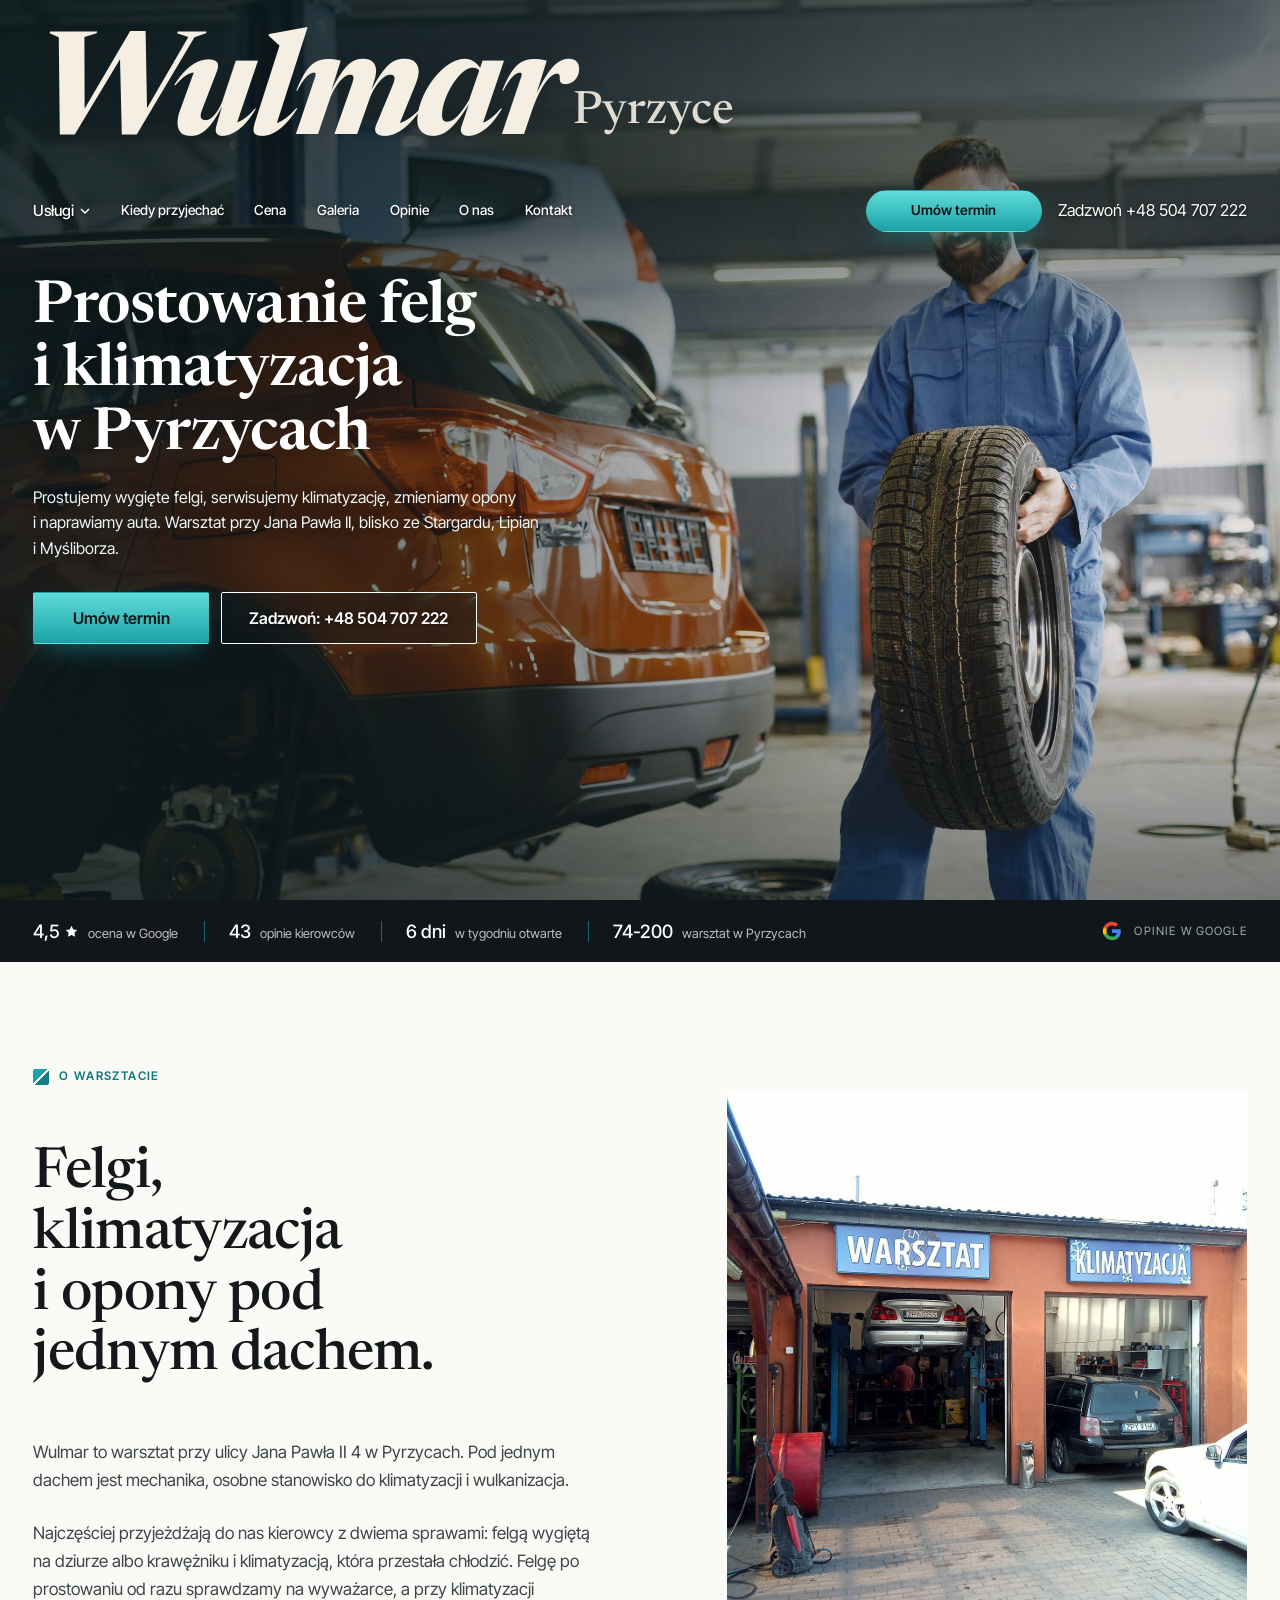
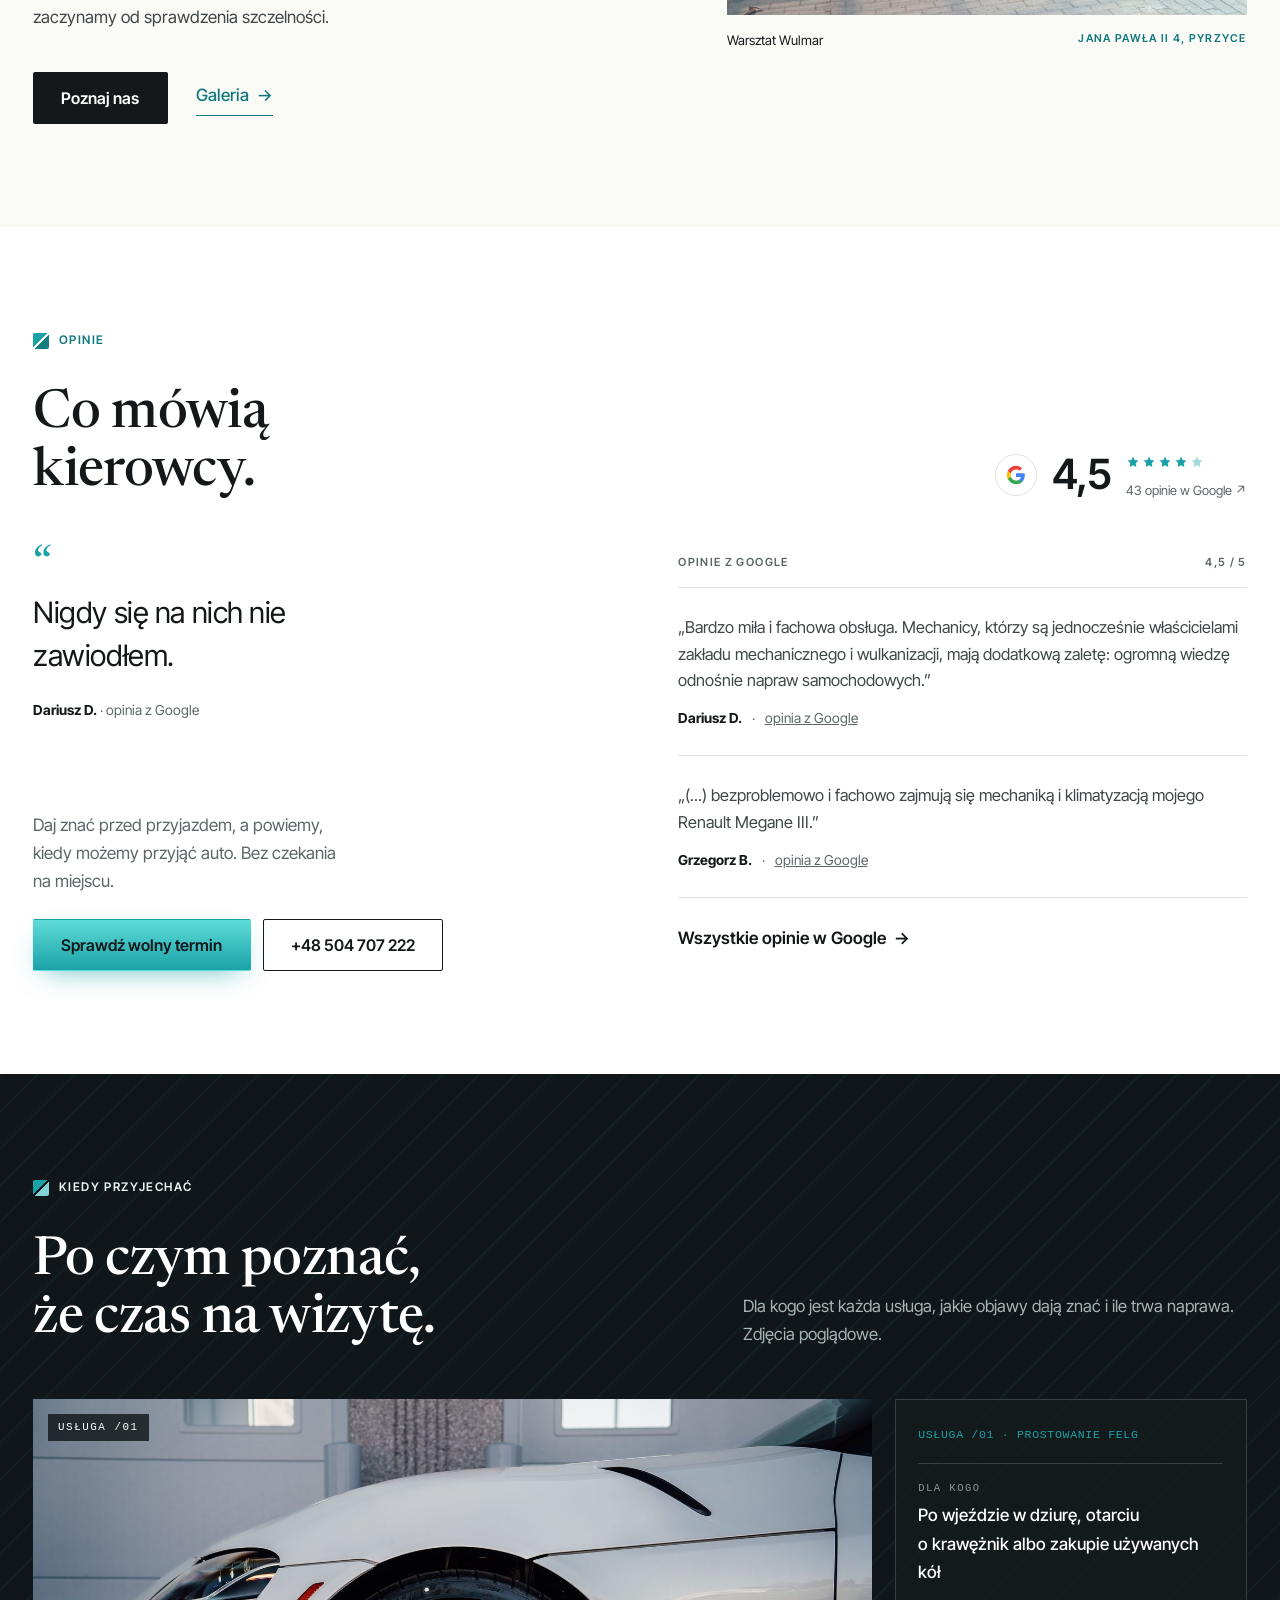
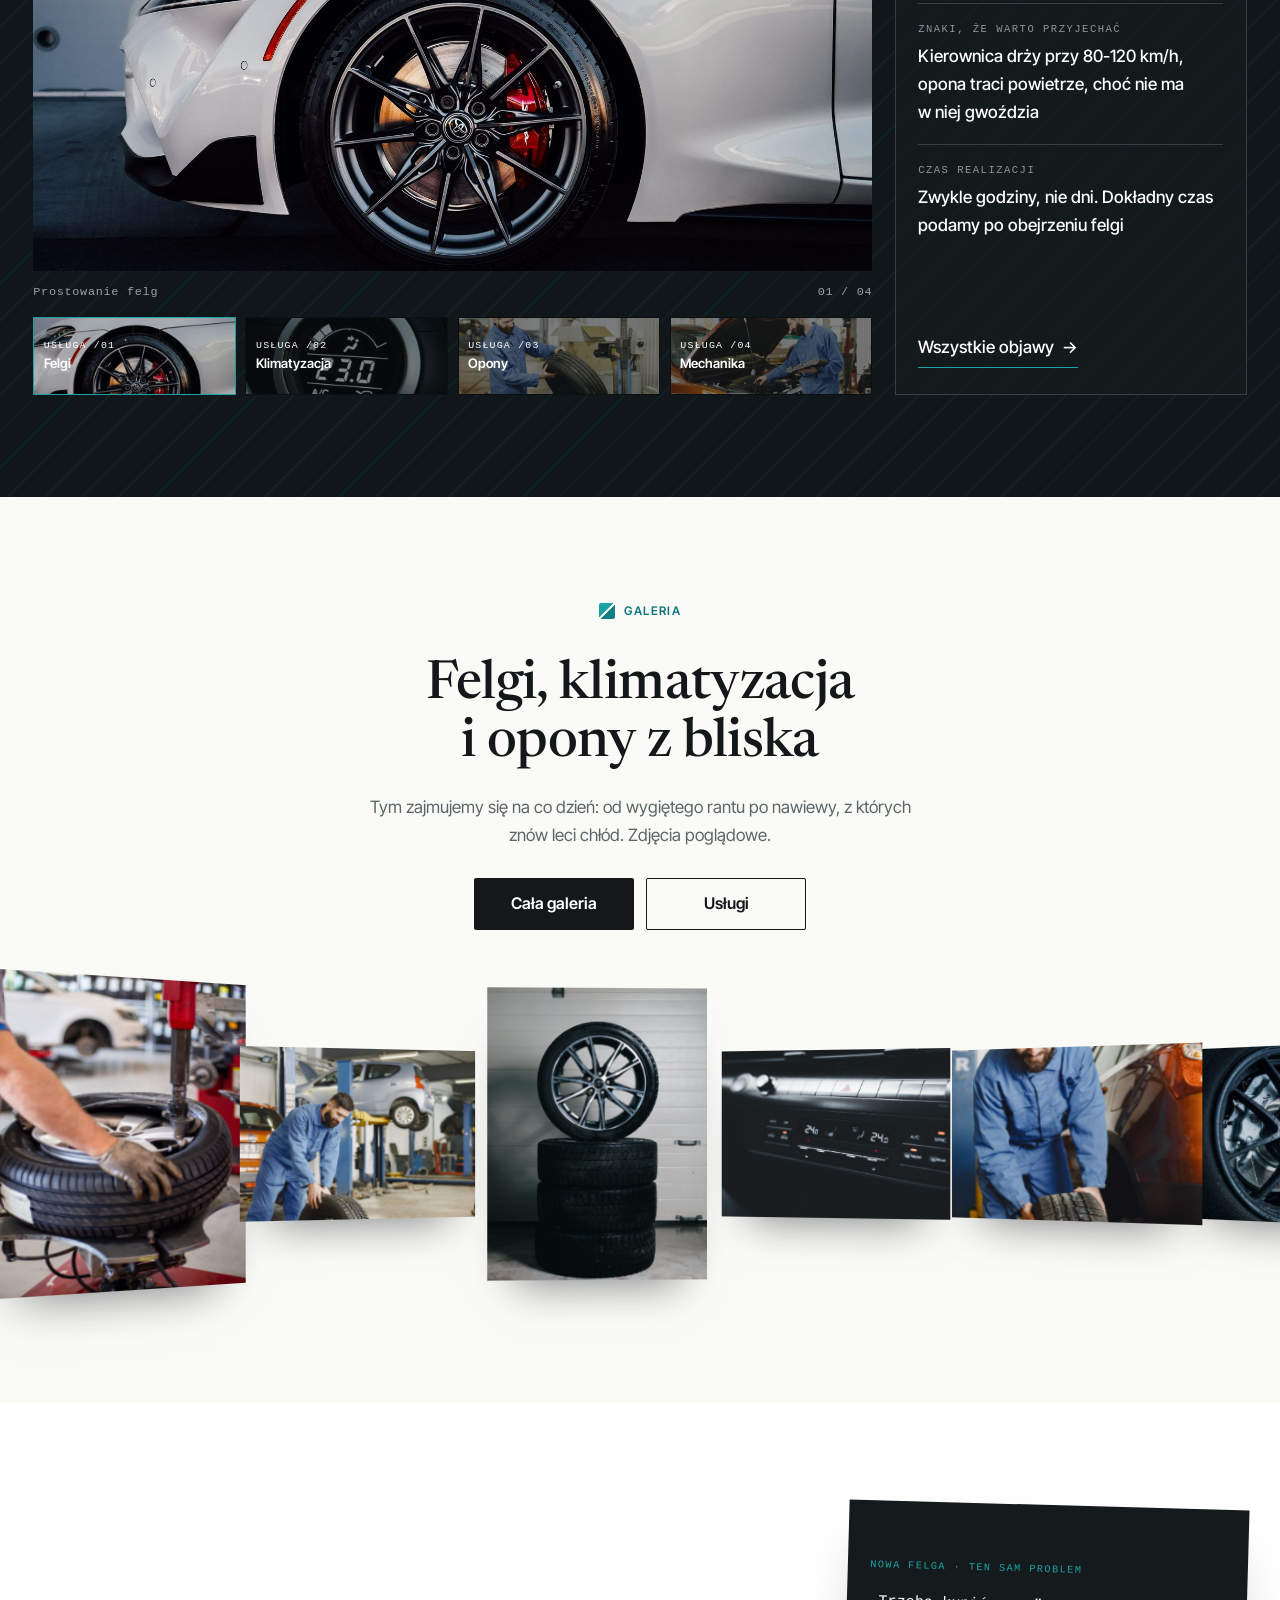
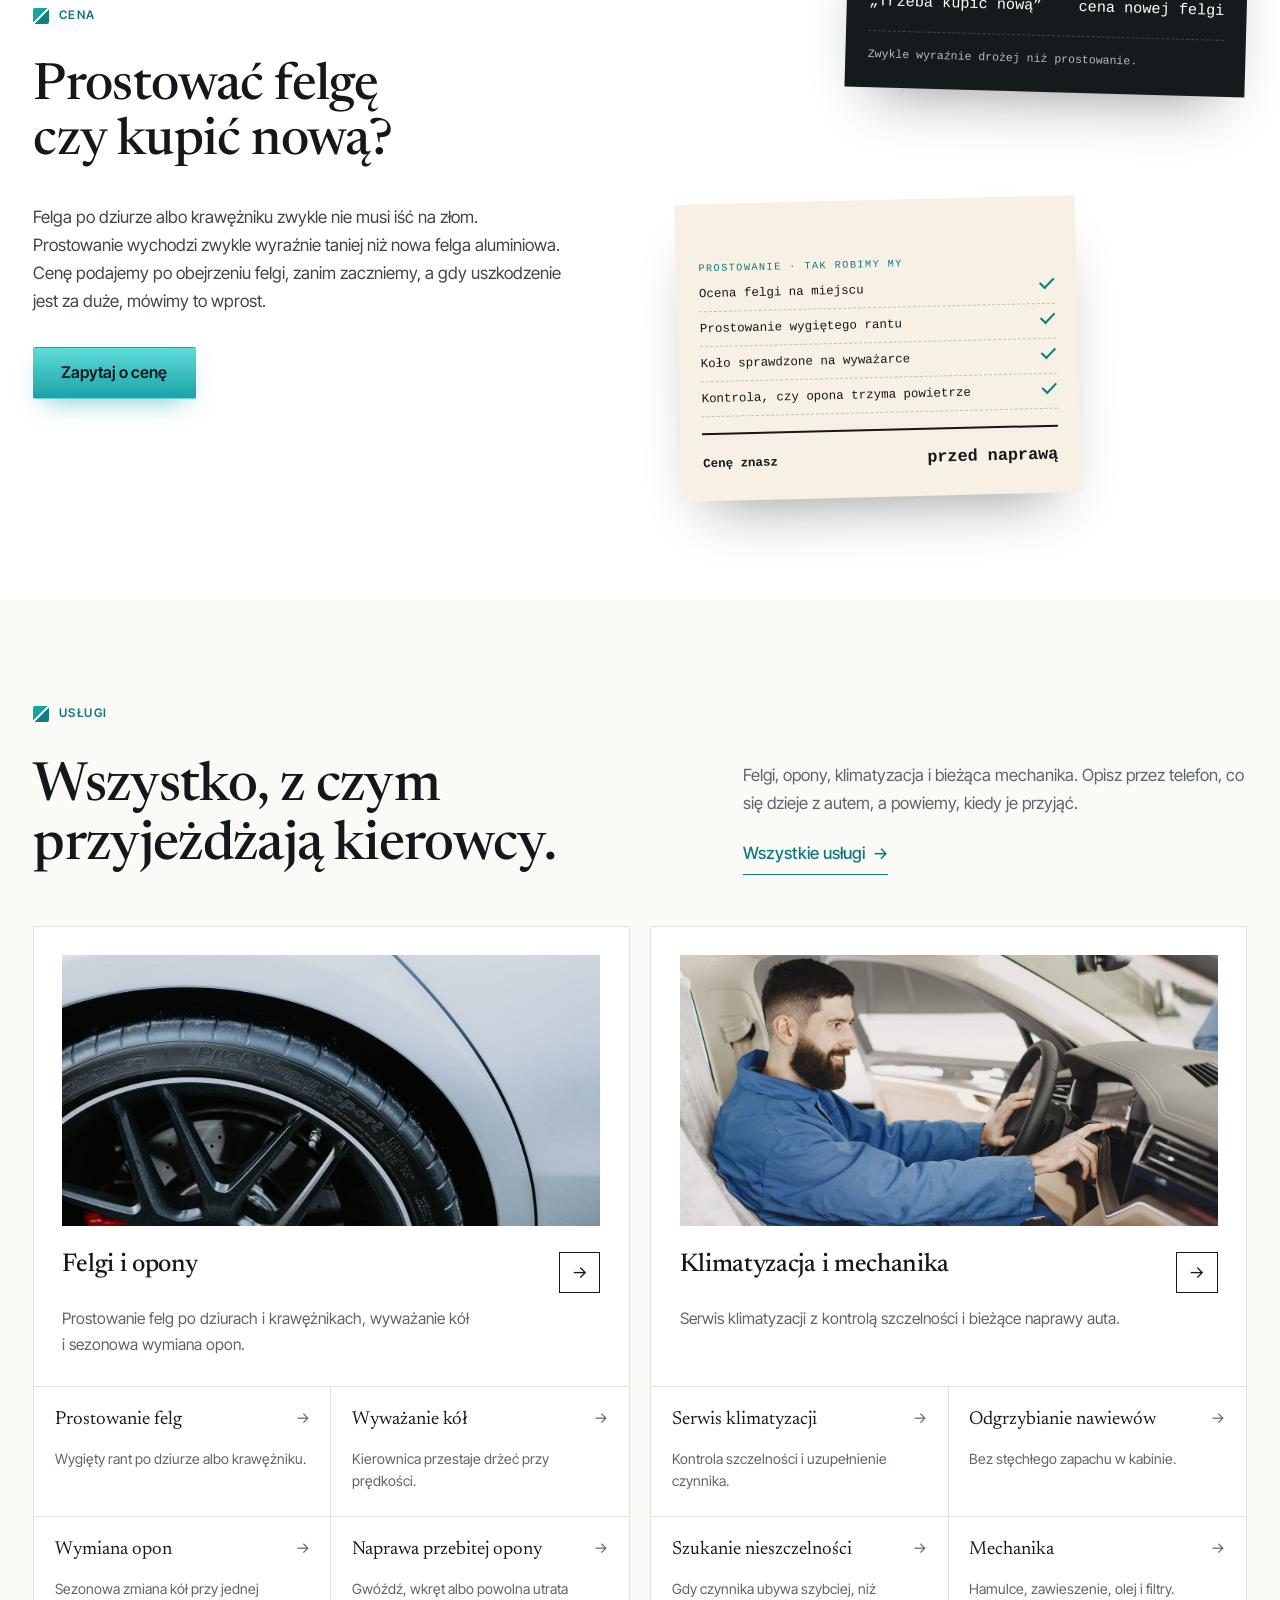
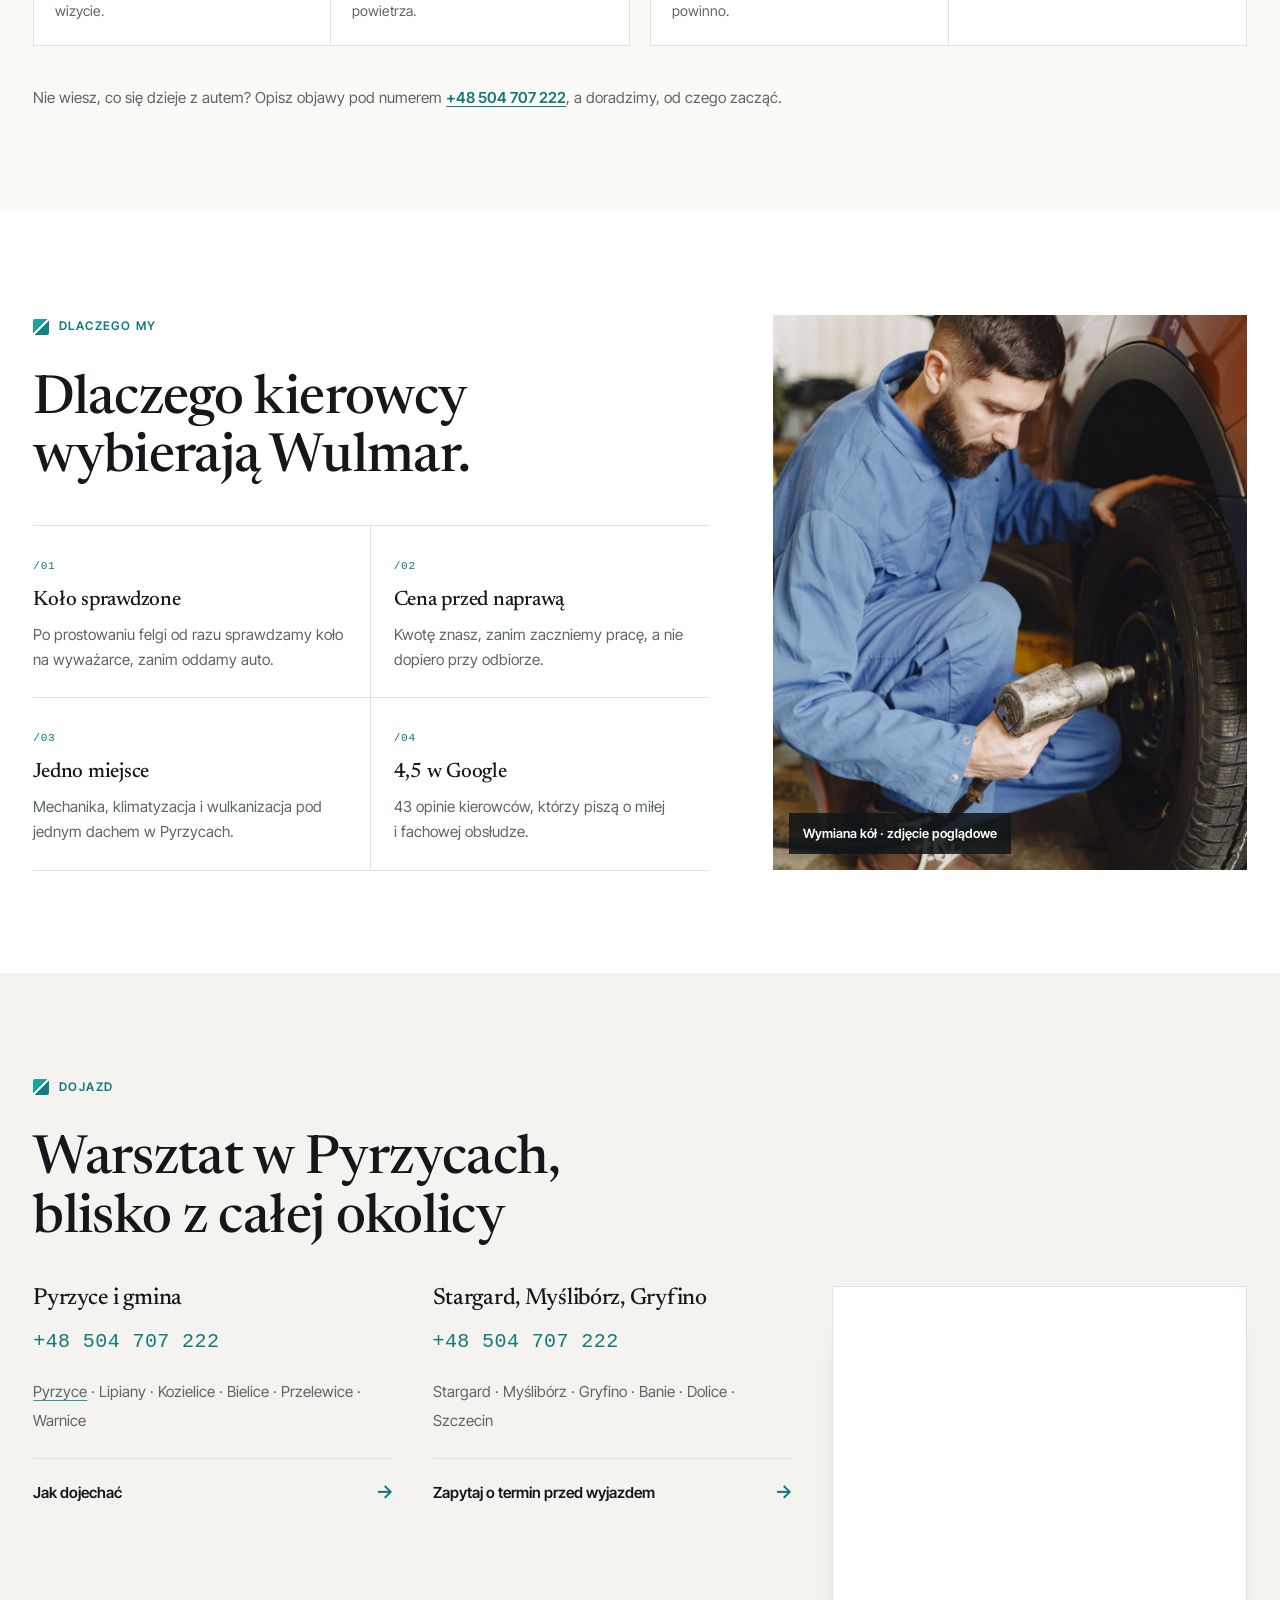
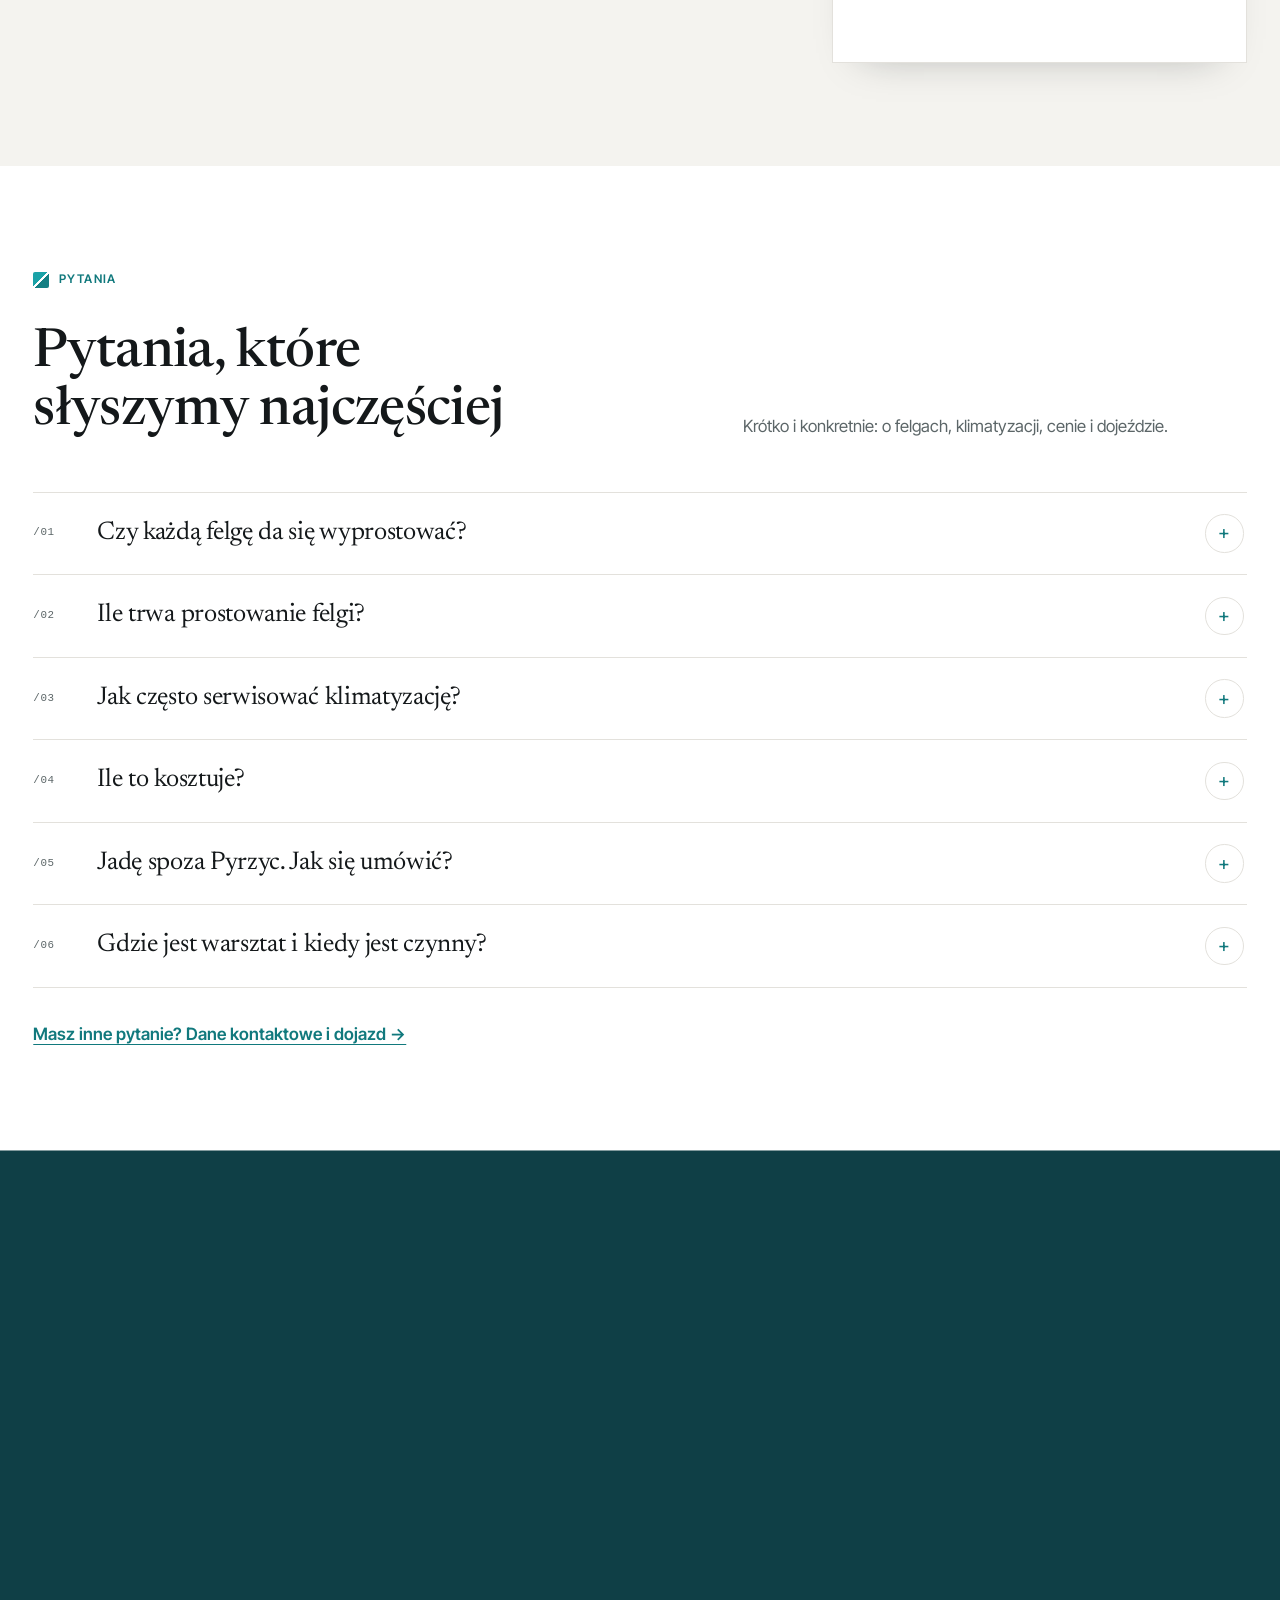
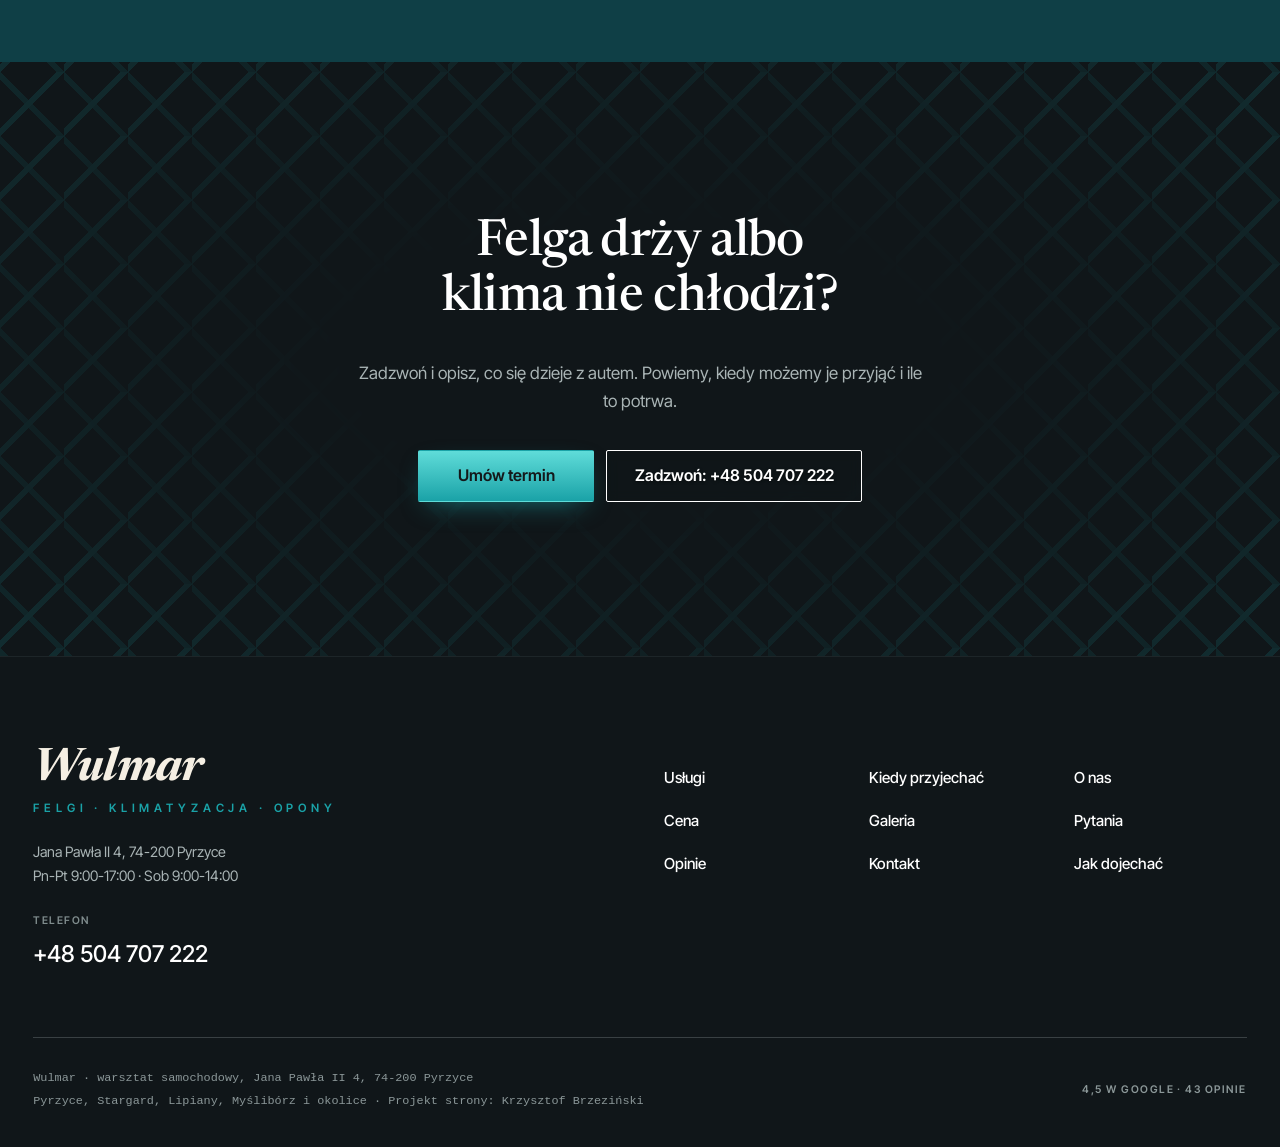
==== commit e7535608: "Nowe zdjęcia: hero i usługi z jednej spójnej sesji warsztatowej (opony, montażownica, diagnostyka, k" ====
--- a/index.html
+++ b/index.html
@@ -29,7 +29,7 @@
 <div class="stick" aria-hidden="false"><div class="wrap"><a class="mini-mark" href="index.html">Wulmar</a><nav class="nav" aria-label="Główne menu"><div class="has-drop"><a class="nav-item" href="oferta.html">Usługi <svg class="chev" viewBox="0 0 10 10" aria-hidden="true"><path d="M1 3l4 4 4-4" fill="none" stroke="currentColor" stroke-width="1.5"/></svg></a><div class="drop" role="menu"><p class="drop-cat">Felgi i&nbsp;opony</p><a href="oferta.html#prostowanie-felg">Prostowanie felg</a><a href="oferta.html#wywazanie">Wyważanie kół</a><a href="oferta.html#opony">Wymiana i&nbsp;naprawa opon</a><p class="drop-cat">Klimatyzacja i&nbsp;mechanika</p><a href="oferta.html#serwis-klimatyzacji">Serwis klimatyzacji</a><a href="oferta.html#odgrzybianie">Odgrzybianie nawiewów</a><a href="oferta.html#mechanika">Mechanika</a><a class="drop-all" href="oferta.html">Wszystkie usługi <span class="arr">→</span></a></div></div><a class="nav-item" href="index.html#kiedy">Kiedy przyjechać</a><a class="nav-item" href="index.html#cena">Cena</a><a class="nav-item" href="realizacje.html">Galeria</a><a class="nav-item" href="index.html#opinie">Opinie</a><a class="nav-item" href="o-nas.html">O&nbsp;nas</a><a class="nav-item" href="kontakt.html">Kontakt</a></nav><div class="head-right"><a class="btn btn-teal btn-sm btn-pill" href="kontakt.html">Umów termin</a><a class="head-phone" href="tel:+48504707222">Zadzwoń +48 504 707 222</a></div><button class="burger" type="button" aria-label="Otwórz menu"><span></span></button></div></div>
 <main id="tresc">
 <section class="hero">
-<img class="hero-img" src="img/hero.jpg" srcset="img/hero-m.jpg 1100w, img/hero.jpg 2400w" sizes="100vw" alt="Mechanik zdejmuje koło samochodu w&nbsp;warsztacie" width="2400" height="1600" fetchpriority="high">
+<img class="hero-img" src="img/hero.jpg" srcset="img/hero-m.jpg 1100w, img/hero.jpg 2400w" sizes="100vw" alt="Mechanik niesie koło do auta na podnośniku w&nbsp;warsztacie" width="2400" height="1600" fetchpriority="high">
 <a class="wordmark" href="index.html" aria-label="Wulmar - strona główna">Wulmar<small>Pyrzyce</small></a>
 <div class="hero-bar"><nav class="nav" aria-label="Główne menu"><div class="has-drop"><a class="nav-item" href="oferta.html">Usługi <svg class="chev" viewBox="0 0 10 10" aria-hidden="true"><path d="M1 3l4 4 4-4" fill="none" stroke="currentColor" stroke-width="1.5"/></svg></a><div class="drop" role="menu"><p class="drop-cat">Felgi i&nbsp;opony</p><a href="oferta.html#prostowanie-felg">Prostowanie felg</a><a href="oferta.html#wywazanie">Wyważanie kół</a><a href="oferta.html#opony">Wymiana i&nbsp;naprawa opon</a><p class="drop-cat">Klimatyzacja i&nbsp;mechanika</p><a href="oferta.html#serwis-klimatyzacji">Serwis klimatyzacji</a><a href="oferta.html#odgrzybianie">Odgrzybianie nawiewów</a><a href="oferta.html#mechanika">Mechanika</a><a class="drop-all" href="oferta.html">Wszystkie usługi <span class="arr">→</span></a></div></div><a class="nav-item" href="index.html#kiedy">Kiedy przyjechać</a><a class="nav-item" href="index.html#cena">Cena</a><a class="nav-item" href="realizacje.html">Galeria</a><a class="nav-item" href="index.html#opinie">Opinie</a><a class="nav-item" href="o-nas.html">O&nbsp;nas</a><a class="nav-item" href="kontakt.html">Kontakt</a></nav><div class="head-right"><a class="btn btn-teal btn-sm btn-pill" href="kontakt.html">Umów termin</a><a class="head-phone" href="tel:+48504707222">Zadzwoń +48 504 707 222</a></div><button class="burger" type="button" aria-label="Otwórz menu"><span></span></button></div>
 <div class="hero-copy">
@@ -96,7 +96,7 @@
 <p>Dla kogo jest każda usługa, jakie objawy dają znać i&nbsp;ile trwa naprawa. Zdjęcia poglądowe.</p></div>
 <div class="jobs rv" data-jobs="[{&quot;t&quot;: &quot;Prostowanie felg&quot;, &quot;o&quot;: &quot;Po wjeździe w&nbsp;dziurę, otarciu o&nbsp;krawężnik albo zakupie używanych kół&quot;, &quot;k&quot;: &quot;Kierownica drży przy 80-120 km/h, opona traci powietrze, choć nie ma w&nbsp;niej gwoździa&quot;, &quot;z&quot;: &quot;Zwykle godziny, nie dni. Dokładny czas podamy po obejrzeniu felgi&quot;}, {&quot;t&quot;: &quot;Serwis klimatyzacji&quot;, &quot;o&quot;: &quot;Gdy ostatni serwis był ponad rok temu, dla alergików i&nbsp;przed latem&quot;, &quot;k&quot;: &quot;Z nawiewów leci letnie powietrze, w&nbsp;kabinie czuć stęchliznę, szyby długo parują&quot;, &quot;z&quot;: &quot;Standardowy serwis zwykle około godziny, przy nieszczelności dłużej&quot;}, {&quot;t&quot;: &quot;Wymiana i&nbsp;naprawa opon&quot;, &quot;o&quot;: &quot;Przy zmianie sezonu, po złapaniu gumy, przed dłuższą trasą&quot;, &quot;k&quot;: &quot;Opona powoli traci powietrze, w&nbsp;bieżniku tkwi gwóźdź albo wkręt&quot;, &quot;z&quot;: &quot;Zadzwoń wcześniej, a&nbsp;powiemy, kiedy przyjmiemy auto&quot;}, {&quot;t&quot;: &quot;Mechanika&quot;, &quot;o&quot;: &quot;Na bieżące naprawy: hamulce, zawieszenie, olej i&nbsp;filtry&quot;, &quot;k&quot;: &quot;Piszczą hamulce, coś stuka w&nbsp;zawieszeniu, zbliża się wymiana oleju&quot;, &quot;z&quot;: &quot;Zakres i&nbsp;czas mówimy, zanim zaczniemy pracę&quot;}]">
 <div>
-<div class="stage"><span class="stage-tag" data-f="tag">Usługa /01</span><img src="img/s1.jpg" alt="Felga aluminiowa z&nbsp;oponą niskoprofilową" loading="lazy" width="1600" height="1067" class="on"><img src="img/s2.jpg" alt="Panel klimatyzacji samochodowej z&nbsp;ustawioną temperaturą" loading="lazy" width="1600" height="1067"><img src="img/s3.jpg" alt="Mechanik odkręca koło samochodu kluczem pneumatycznym" loading="lazy" width="1600" height="1067"><img src="img/s4.jpg" alt="Mechanik pracuje przy silniku pod otwartą maską" loading="lazy" width="1600" height="1067"></div>
+<div class="stage"><span class="stage-tag" data-f="tag">Usługa /01</span><img src="img/s1.jpg" alt="Felga aluminiowa z&nbsp;oponą niskoprofilową" loading="lazy" width="1600" height="1067" class="on"><img src="img/s2.jpg" alt="Panel klimatyzacji samochodowej z&nbsp;ustawioną temperaturą" loading="lazy" width="1600" height="1067"><img src="img/s3.jpg" alt="Mechanik przy montażownicy do opon" loading="lazy" width="1600" height="1067"><img src="img/s4.jpg" alt="Mechanik z&nbsp;testerem diagnostycznym pod otwartą maską" loading="lazy" width="1600" height="1067"></div>
 <div class="stage-foot"><span data-f="cap">Prostowanie felg</span><span data-f="num">01 / 04</span></div>
 <div class="thumbs"><button class="thumb on" type="button" aria-pressed="true"><img src="img/t1.jpg" alt="" loading="lazy"><span>Usługa /01<b>Felgi</b></span></button><button class="thumb" type="button" aria-pressed="false"><img src="img/t2.jpg" alt="" loading="lazy"><span>Usługa /02<b>Klimatyzacja</b></span></button><button class="thumb" type="button" aria-pressed="false"><img src="img/t3.jpg" alt="" loading="lazy"><span>Usługa /03<b>Opony</b></span></button><button class="thumb" type="button" aria-pressed="false"><img src="img/t4.jpg" alt="" loading="lazy"><span>Usługa /04<b>Mechanika</b></span></button></div>
 </div>
@@ -116,7 +116,7 @@
 <p class="lead">Tym zajmujemy się na co dzień: od wygiętego rantu po nawiewy, z&nbsp;których znów leci chłód. Zdjęcia poglądowe.</p>
 <div class="btn-row"><a class="btn btn-dark" href="realizacje.html">Cała galeria</a><a class="btn btn-line-dark" href="oferta.html">Usługi</a></div>
 </div>
-<div class="ribbon" aria-label="Galeria zdjęć - przeciągnij w&nbsp;bok"><figure class="r-item"><img src="img/r1.jpg" alt="Felga z&nbsp;oponą na stosie kół zimowych" loading="lazy" draggable="false"></figure><figure class="r-item landscape"><img src="img/r2.jpg" alt="Dwustrefowy panel klimatyzacji w&nbsp;samochodzie" loading="lazy" draggable="false"></figure><figure class="r-item landscape"><img src="img/r3.jpg" alt="Samochód z&nbsp;przebitą oponą" loading="lazy" draggable="false"></figure><figure class="r-item landscape"><img src="img/r4.jpg" alt="Czarna felga sportowa z&nbsp;bliska" loading="lazy" draggable="false"></figure><figure class="r-item landscape"><img src="img/r5.jpg" alt="Pokrętła klimatyzacji z&nbsp;przyciskiem A/C" loading="lazy" draggable="false"></figure><figure class="r-item"><img src="img/r6.jpg" alt="Opona na montażownicy w&nbsp;wulkanizacji" loading="lazy" draggable="false"></figure><figure class="r-item landscape"><img src="img/r7.jpg" alt="Felga aluminiowa na tle nieba" loading="lazy" draggable="false"></figure></div>
+<div class="ribbon" aria-label="Galeria zdjęć - przeciągnij w&nbsp;bok"><figure class="r-item"><img src="img/r1.jpg" alt="Felga z&nbsp;oponą na stosie kół zimowych" loading="lazy" draggable="false"></figure><figure class="r-item landscape"><img src="img/r2.jpg" alt="Dwustrefowy panel klimatyzacji w&nbsp;samochodzie" loading="lazy" draggable="false"></figure><figure class="r-item landscape"><img src="img/r3.jpg" alt="Mechanik podnosi koło przy aucie na podnośniku" loading="lazy" draggable="false"></figure><figure class="r-item landscape"><img src="img/r4.jpg" alt="Czarna felga sportowa z&nbsp;bliska" loading="lazy" draggable="false"></figure><figure class="r-item landscape"><img src="img/r5.jpg" alt="Pokrętła klimatyzacji z&nbsp;przyciskiem A/C" loading="lazy" draggable="false"></figure><figure class="r-item"><img src="img/r6.jpg" alt="Opona na montażownicy w&nbsp;wulkanizacji" loading="lazy" draggable="false"></figure><figure class="r-item landscape"><img src="img/r7.jpg" alt="Mechanik toczy koło przez warsztat" loading="lazy" draggable="false"></figure></div>
 </section>
 
 <section class="sec sec-white" id="cena">
@@ -151,7 +151,7 @@
 <p class="cat-copy">Prostowanie felg po dziurach i&nbsp;krawężnikach, wyważanie kół i&nbsp;sezonowa wymiana opon.</p></div>
 <div class="subs"><a class="sub" href="oferta.html#prostowanie-felg"><span class="sub-name">Prostowanie felg<span class="arr">→</span></span><span class="sub-copy">Wygięty rant po dziurze albo krawężniku.</span></a><a class="sub" href="oferta.html#wywazanie"><span class="sub-name">Wyważanie kół<span class="arr">→</span></span><span class="sub-copy">Kierownica przestaje drżeć przy prędkości.</span></a><a class="sub" href="oferta.html#opony"><span class="sub-name">Wymiana opon<span class="arr">→</span></span><span class="sub-copy">Sezonowa zmiana kół przy jednej wizycie.</span></a><a class="sub" href="oferta.html#opony"><span class="sub-name">Naprawa przebitej opony<span class="arr">→</span></span><span class="sub-copy">Gwóźdź, wkręt albo powolna utrata powietrza.</span></a></div>
 </section><section class="cat-panel rv" aria-label="Klimatyzacja i&nbsp;mechanika">
-<div class="cat-top"><div class="ph-frame"><img src="img/kat-klima.jpg" alt="Konsola środkowa z&nbsp;panelem klimatyzacji" loading="lazy"></div>
+<div class="cat-top"><div class="ph-frame"><img src="img/kat-klima.jpg" alt="Mechanik sprawdza klimatyzację za kierownicą auta" loading="lazy"></div>
 <div class="cat-title"><h3>Klimatyzacja i&nbsp;mechanika</h3><a class="sq-arrow" href="oferta.html#klimatyzacja" aria-label="Klimatyzacja i&nbsp;mechanika - szczegóły">→</a></div>
 <p class="cat-copy">Serwis klimatyzacji z&nbsp;kontrolą szczelności i&nbsp;bieżące naprawy auta.</p></div>
 <div class="subs"><a class="sub" href="oferta.html#serwis-klimatyzacji"><span class="sub-name">Serwis klimatyzacji<span class="arr">→</span></span><span class="sub-copy">Kontrola szczelności i&nbsp;uzupełnienie czynnika.</span></a><a class="sub" href="oferta.html#odgrzybianie"><span class="sub-name">Odgrzybianie nawiewów<span class="arr">→</span></span><span class="sub-copy">Bez stęchłego zapachu w&nbsp;kabinie.</span></a><a class="sub" href="oferta.html#serwis-klimatyzacji"><span class="sub-name">Szukanie nieszczelności<span class="arr">→</span></span><span class="sub-copy">Gdy czynnika ubywa szybciej, niż powinno.</span></a><a class="sub" href="oferta.html#mechanika"><span class="sub-name">Mechanika<span class="arr">→</span></span><span class="sub-copy">Hamulce, zawieszenie, olej i&nbsp;filtry.</span></a></div>
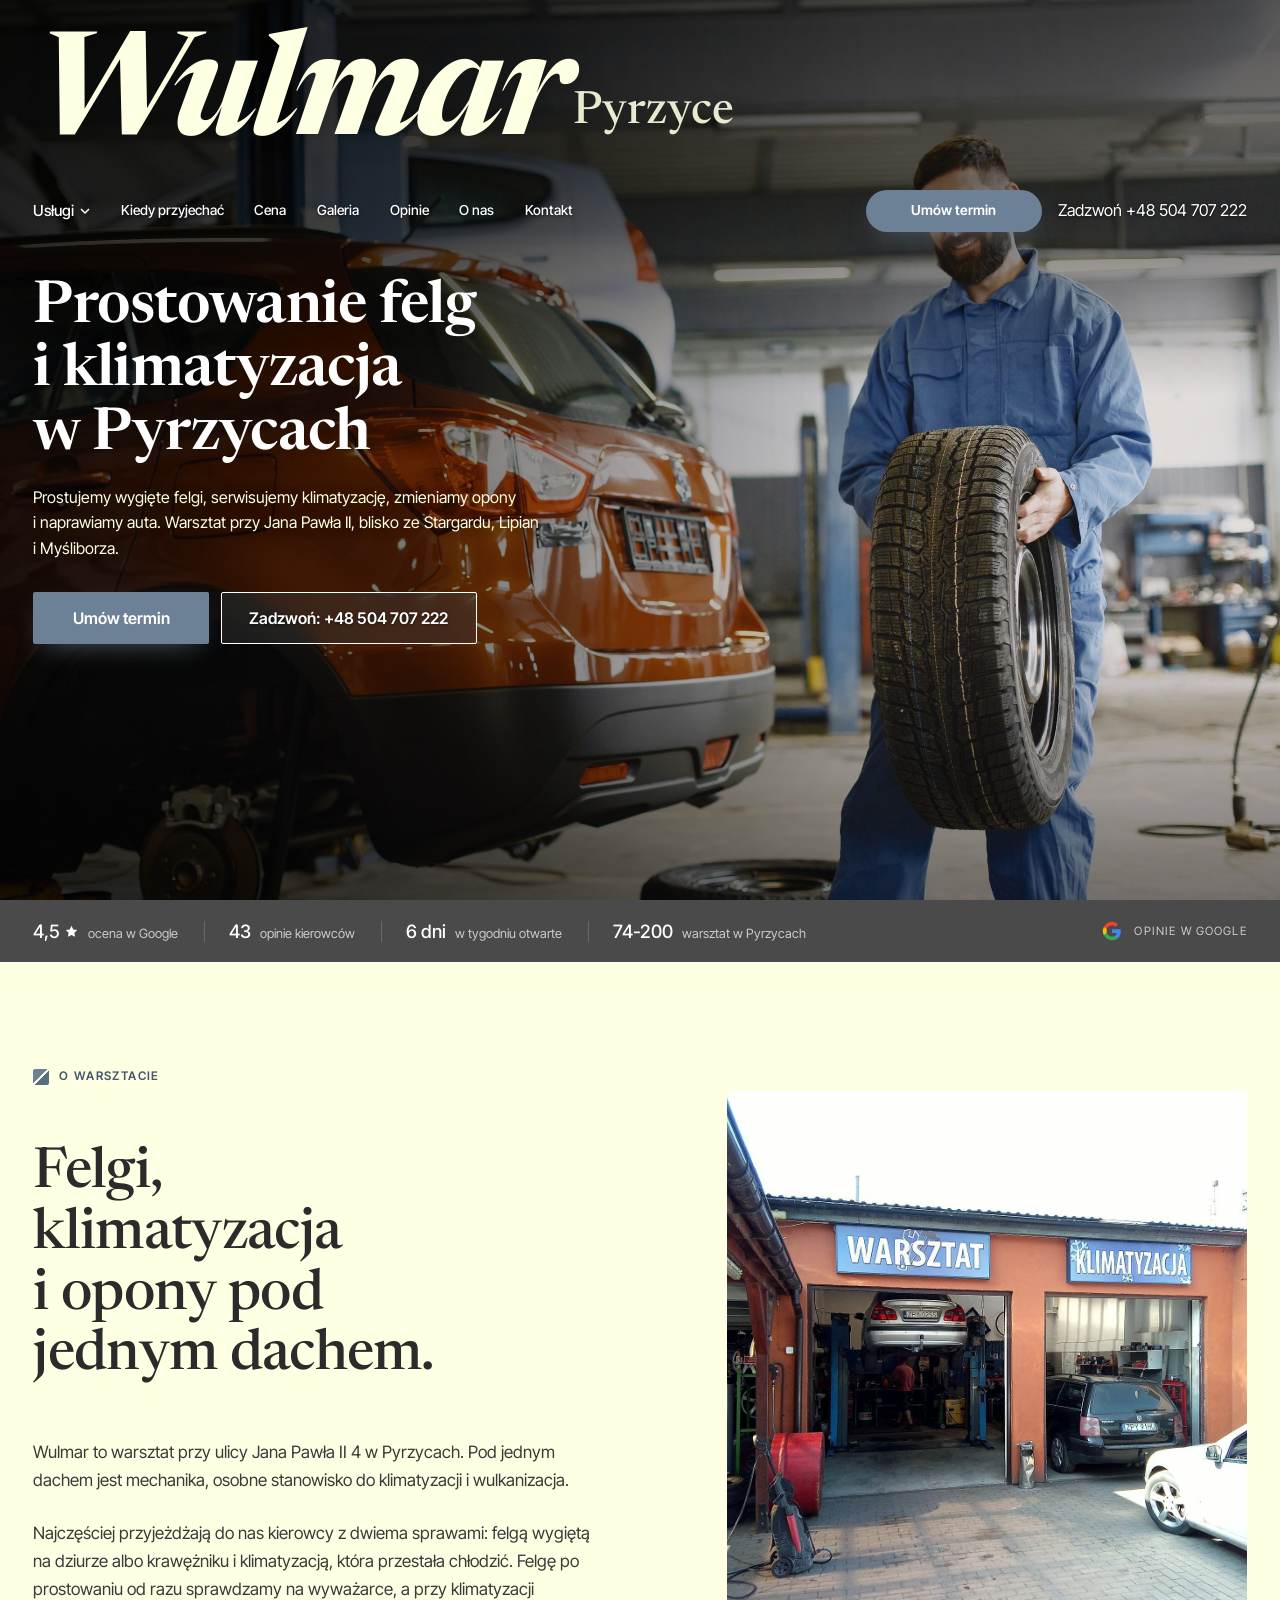
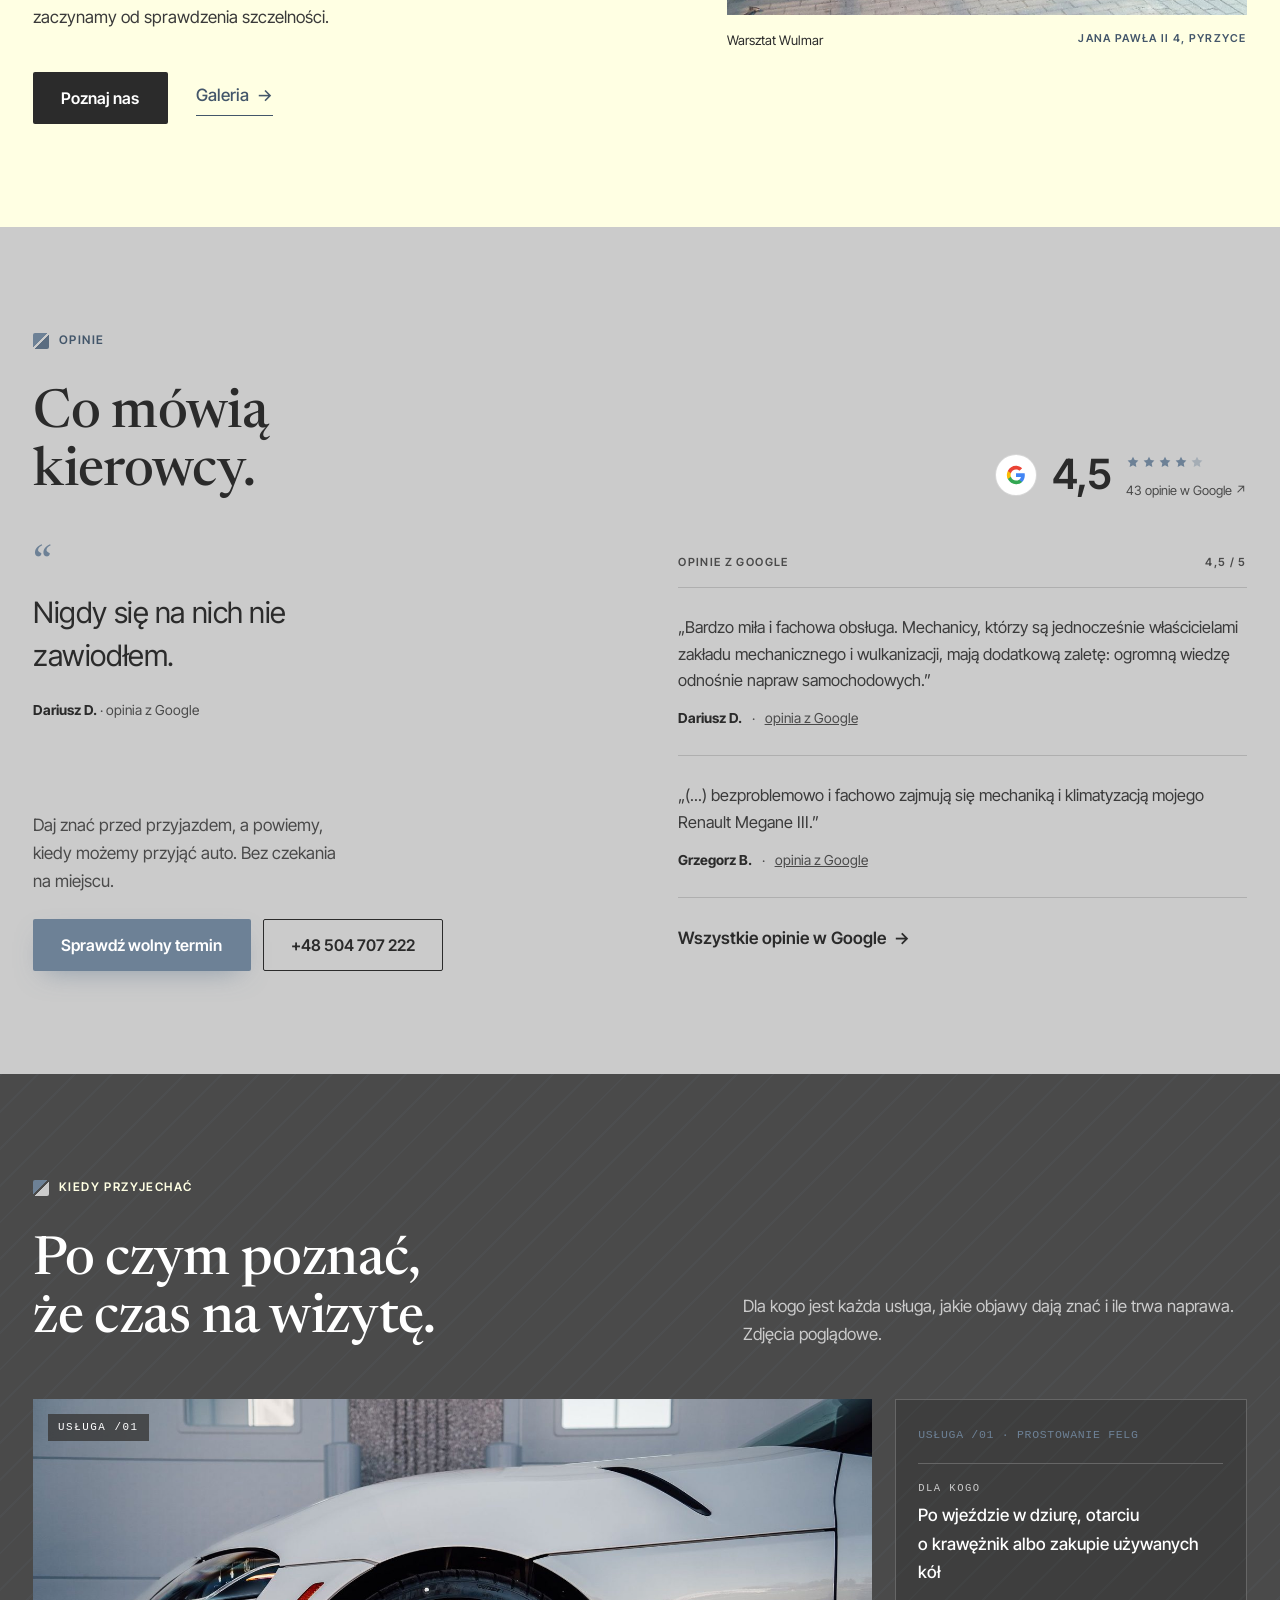
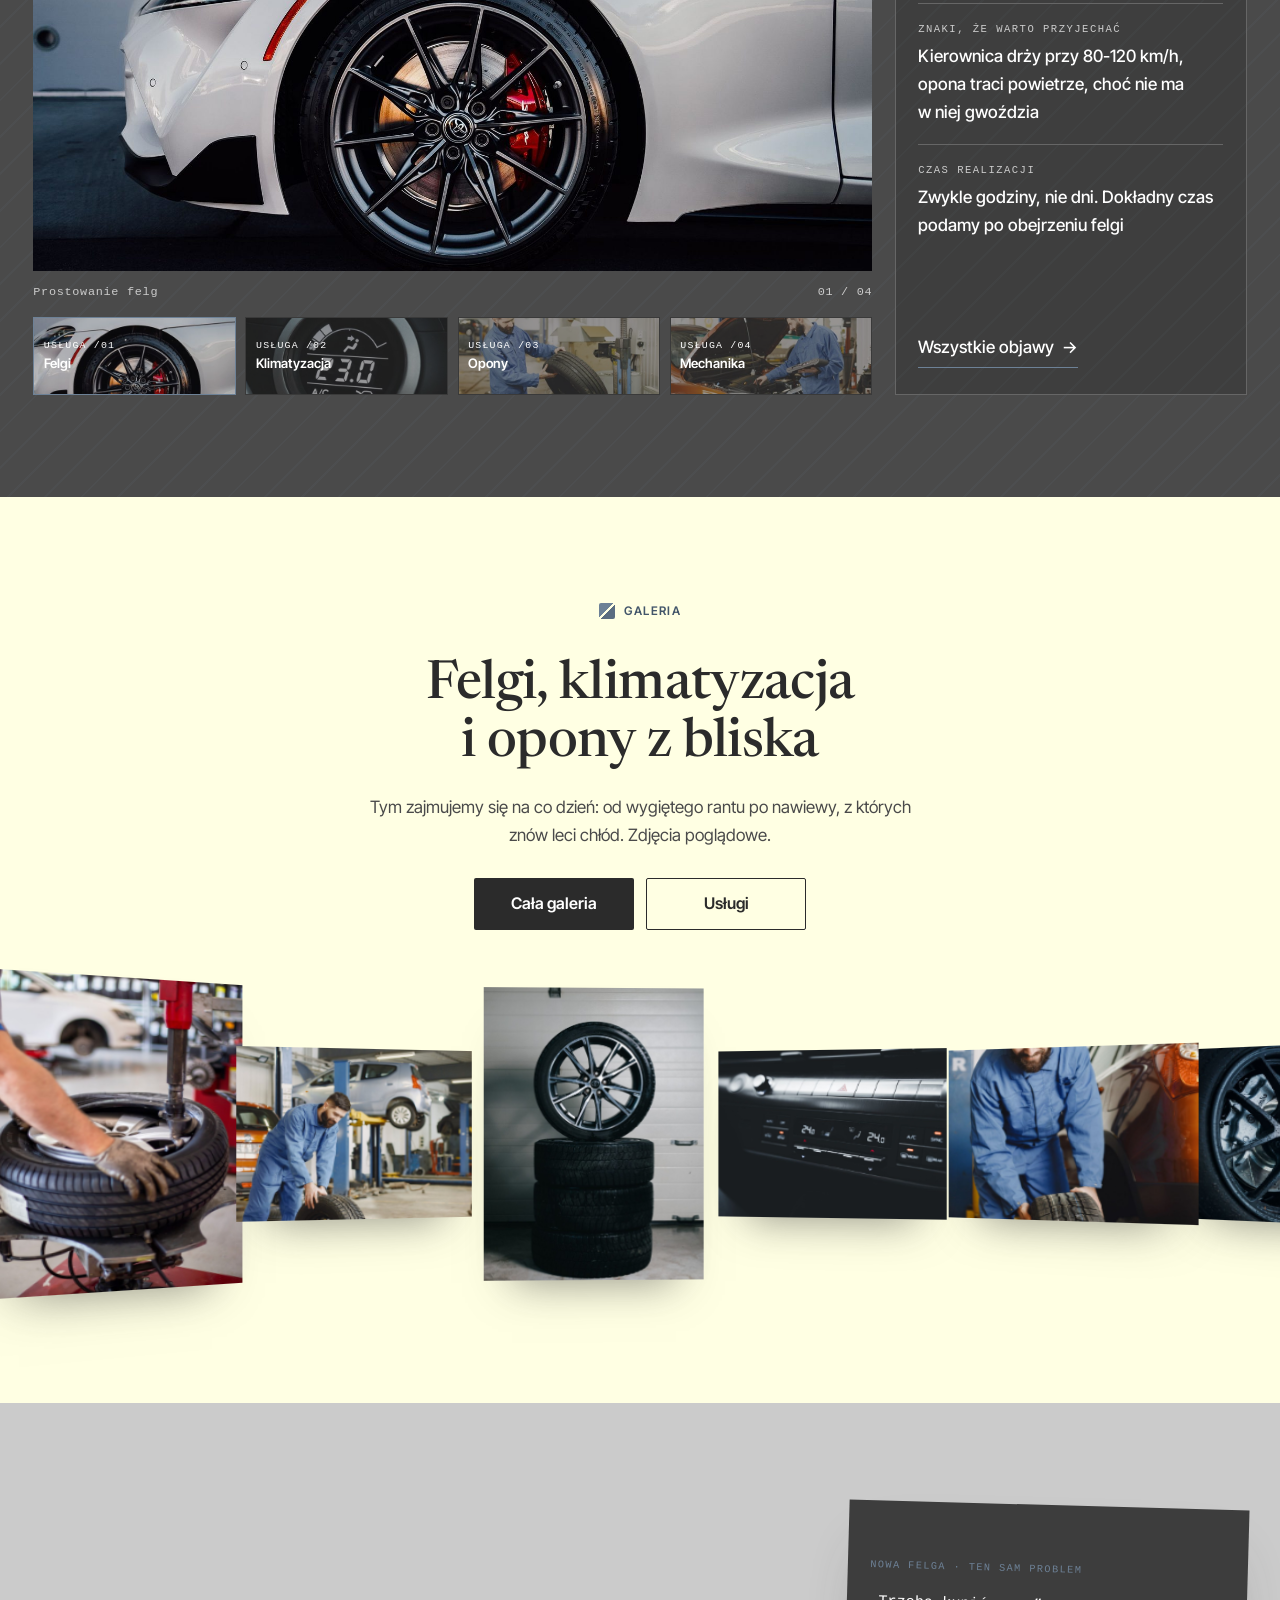
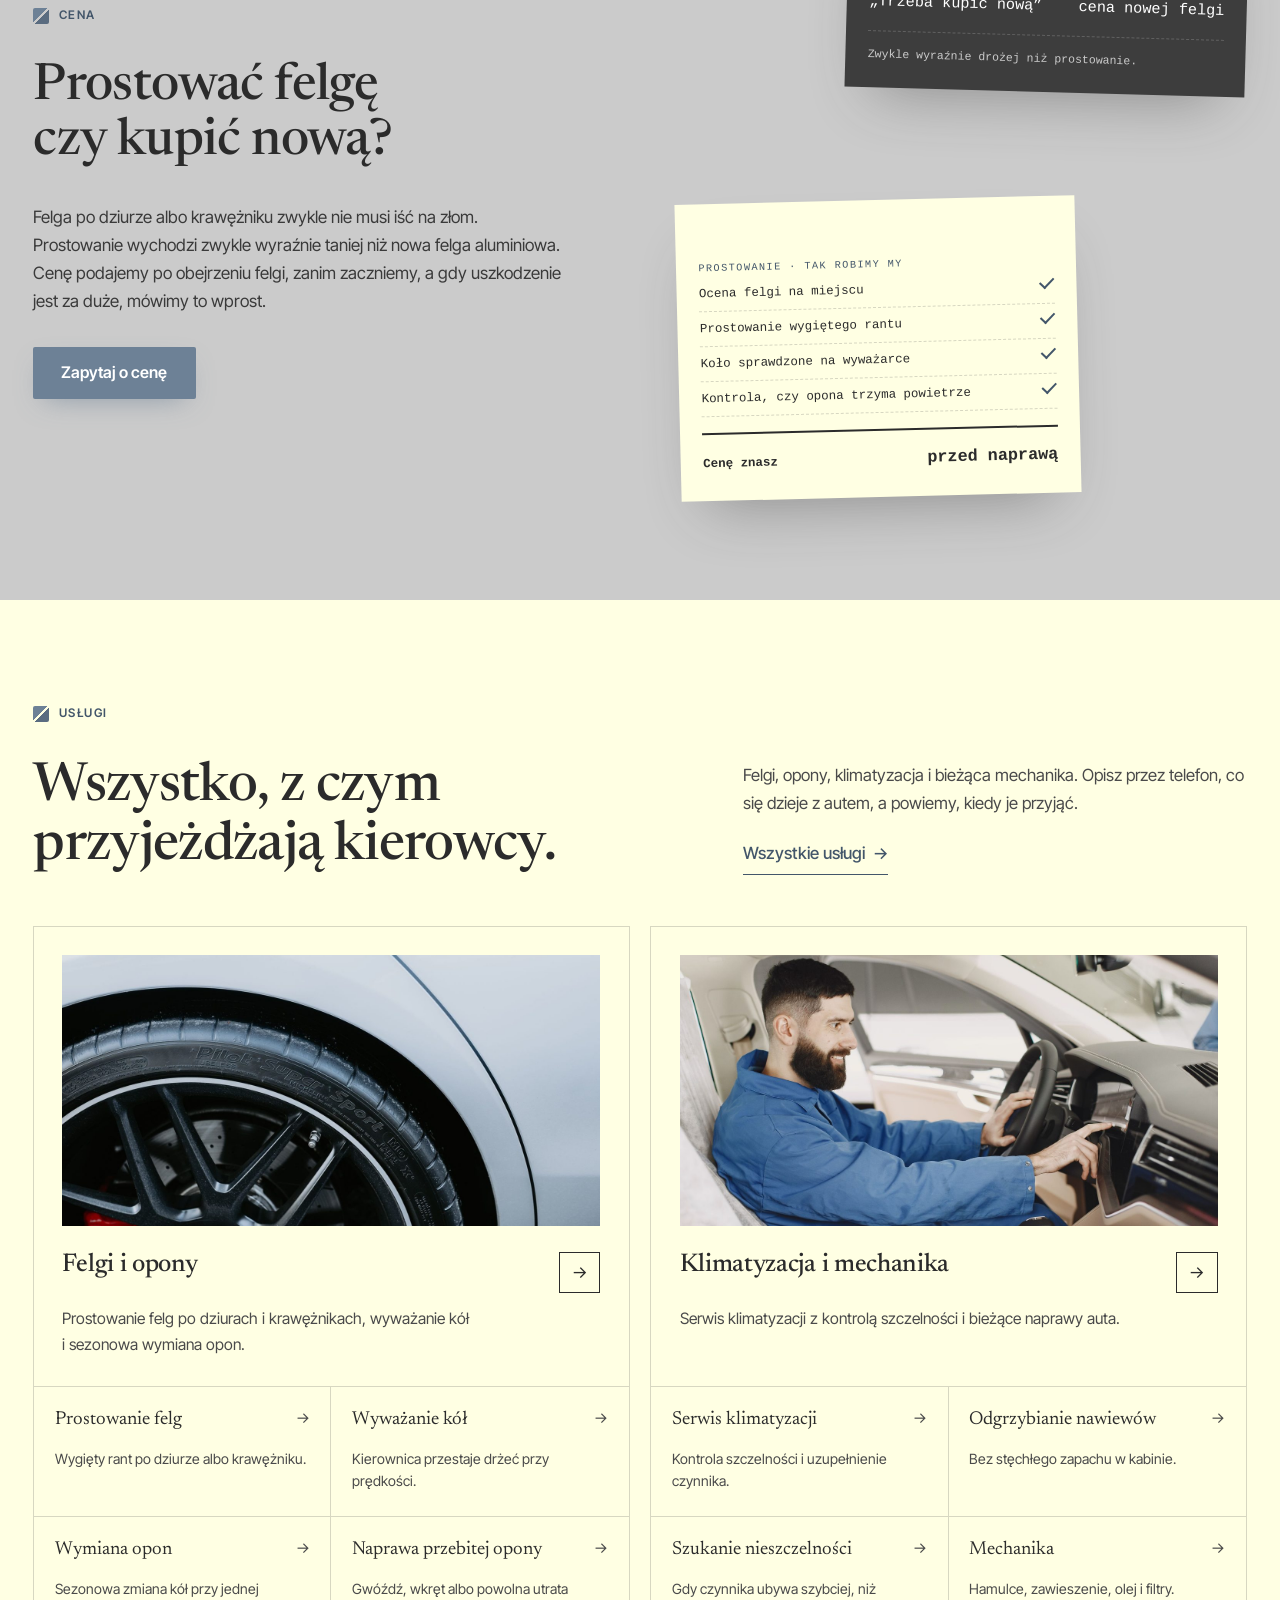
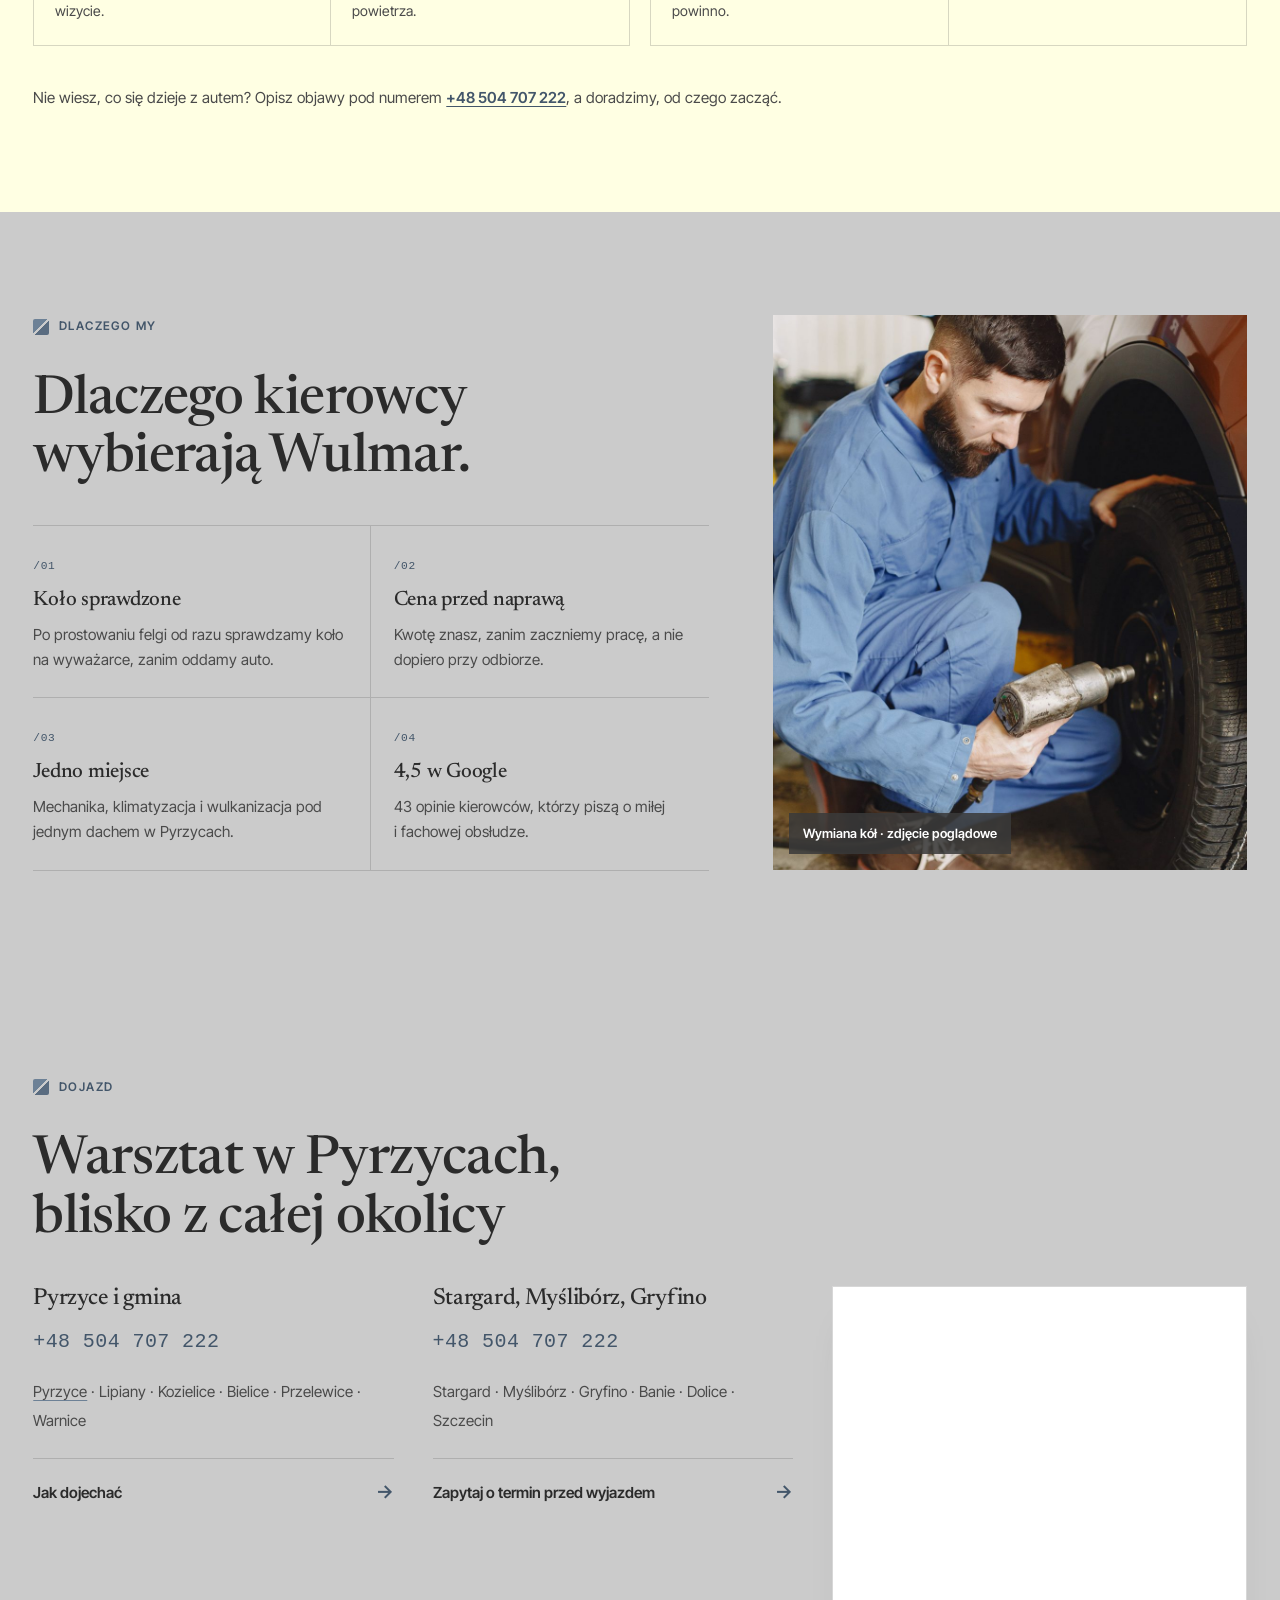
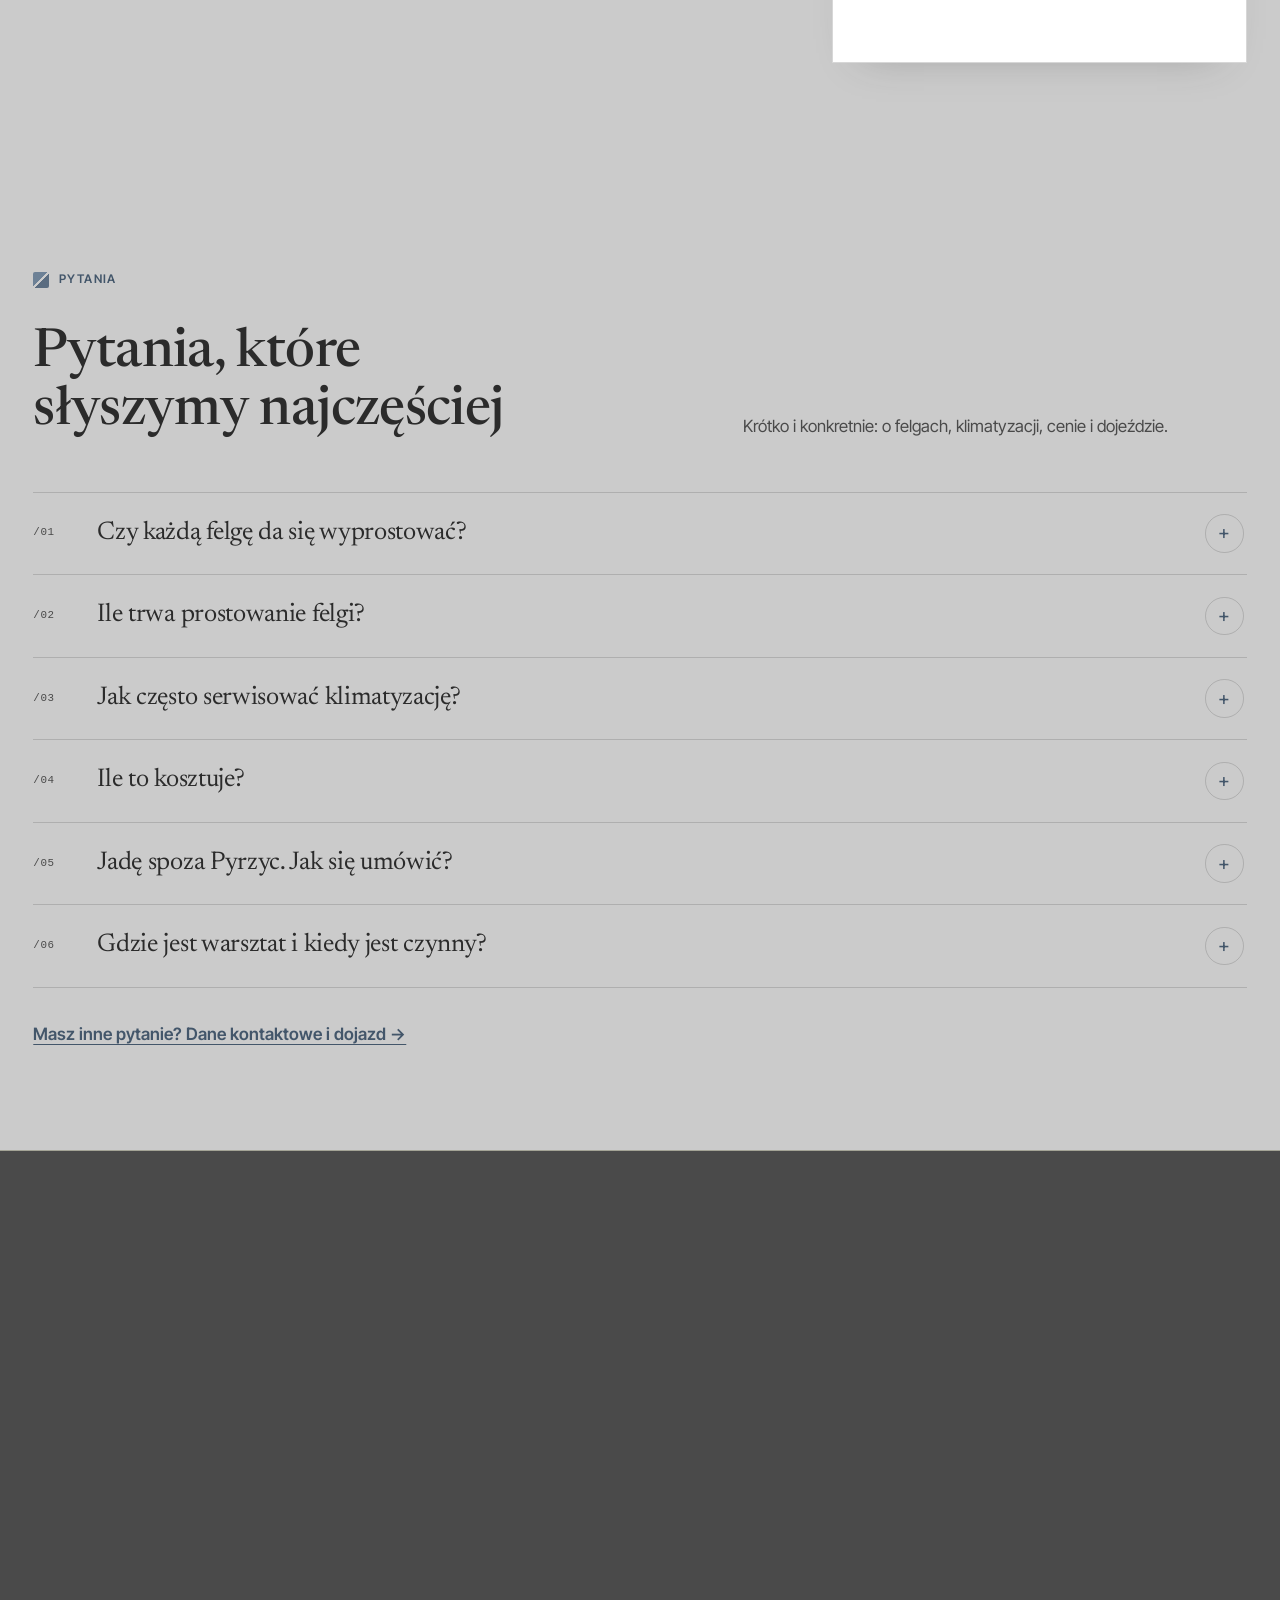
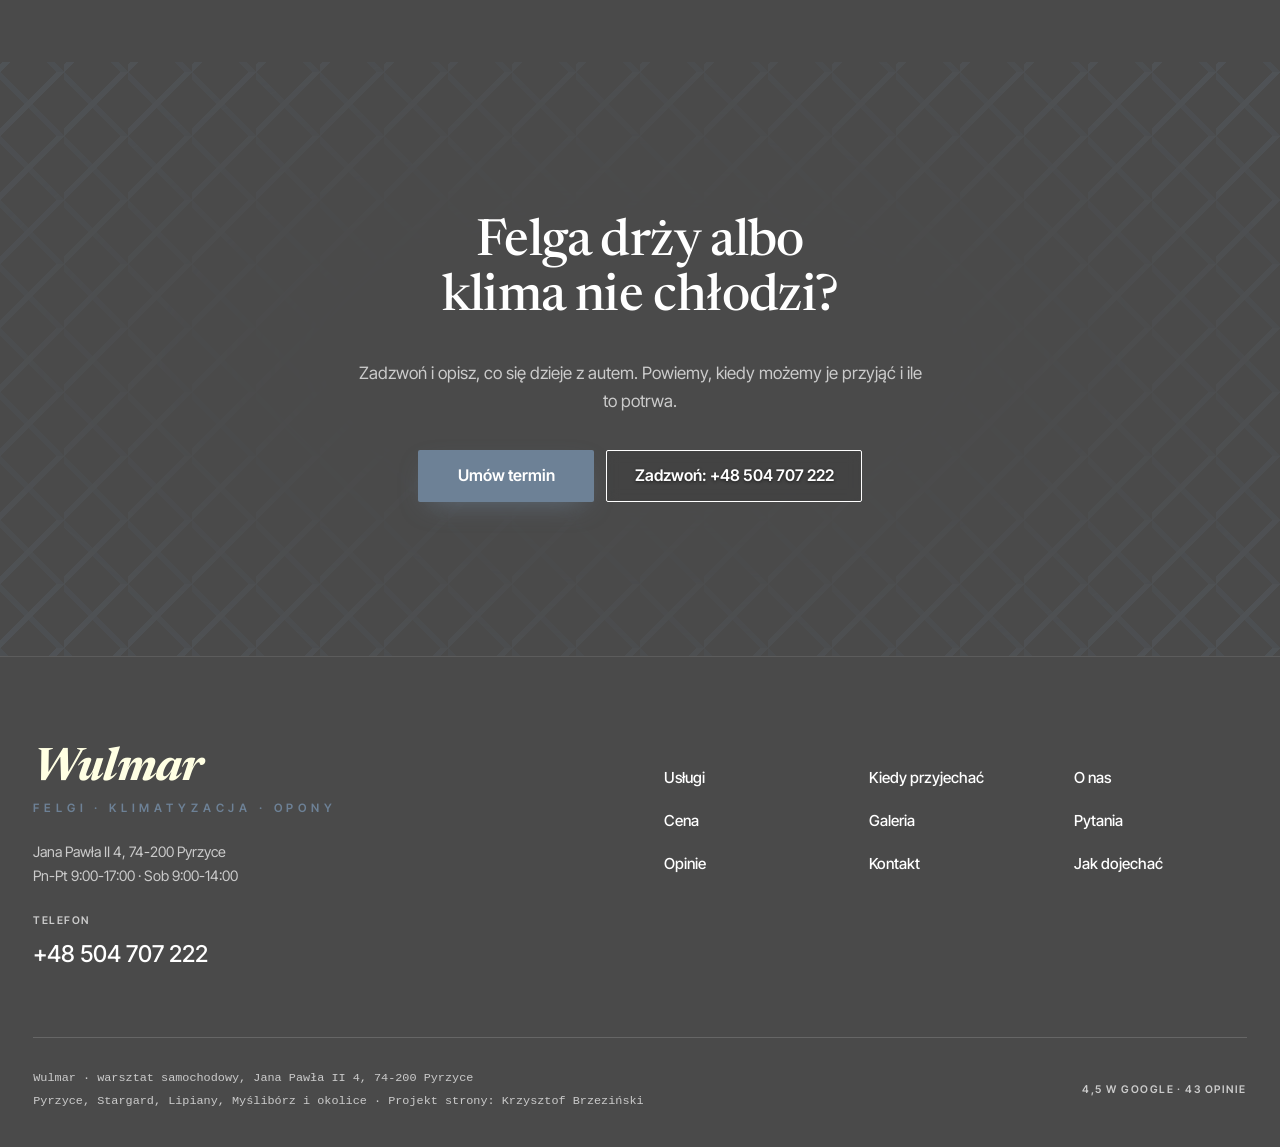
==== commit 5baa89b3: "Kolory Ink wash na całej stronie: krem #FFFFE3, szare sekcje #CBCBCB, grafitowe pasy i stopka #4A4A4" ====
--- a/index.html
+++ b/index.html
@@ -7,7 +7,7 @@
 <meta name="description" content="Wulmar, Pyrzyce, ul. Jana Pawła II 4: prostowanie felg, serwis klimatyzacji samochodowej, wymiana opon i mechanika. Blisko ze Stargardu, Lipian i Myśliborza. Zadzwoń: +48 504 707 222.">
 <meta name="robots" content="noindex, nofollow">
 <link rel="canonical" href="https://impulseo-pl.github.io/wulmar/">
-<meta name="theme-color" content="#101619">
+<meta name="theme-color" content="#4A4A4A">
 <meta property="og:type" content="website">
 <meta property="og:locale" content="pl_PL">
 <meta property="og:site_name" content="Wulmar">
--- a/assets/styles.css
+++ b/assets/styles.css
@@ -2,10 +2,10 @@
    o firmie, opinie, ciemna przeglądarka zleceń, wstęga realizacji, wycena, usługi w dwóch panelach,
    dlaczego my, obszar, FAQ, ciemne CTA, ciemna stopka). Jedna paleta, jeden akcent. */
 :root{
-  --teal:#1aa2a7; --teal-deep:#147f83; --teal-text:#11797d; --teal-soft:#d9efef;
-  --ink:#14181a; --ink-deep:#101619; --ink-panel:#151b1d; --ink-body:#3f4647;
-  --paper:#fafaf7; --paper-sunken:#f4f3ef; --hairline:#e3e1dc; --rule-dark:#394043;
-  --slate:#5c6668; --slate-soft:#8c9394; --white:#fff;
+  --teal:#6D8196; --teal-deep:#5a6c80; --teal-text:#43566a; --teal-soft:#CBCBCB;
+  --ink:#2b2b2b; --ink-deep:#4A4A4A; --ink-panel:#3d3d3d; --ink-body:#3a3a3a;
+  --paper:#FFFFE3; --paper-sunken:#CBCBCB; --hairline:rgba(74,74,74,.22); --rule-dark:#666666;
+  --slate:#4A4A4A; --slate-soft:#5e5e5e; --white:#fff;
   --accent:var(--teal); --accent-d:var(--teal-deep);
   --f-display:"Newsreader",Georgia,"Times New Roman",serif;
   --f-sans:"Inter Tight",system-ui,-apple-system,"Segoe UI",sans-serif;
@@ -31,22 +31,22 @@
 .eyebrow{display:inline-flex;align-items:center;gap:.6rem;font-size:.74rem;font-weight:600;letter-spacing:.12em;text-transform:uppercase;color:var(--teal-text)}
 .eyebrow::before{content:"";width:16px;height:16px;flex:none;background:
   linear-gradient(135deg,var(--teal) 0 45%,transparent 45% 55%,var(--teal-deep) 55% 100%);border-radius:2px}
-.on-dark .eyebrow{color:#e8f3f3}
-.on-dark .eyebrow::before{background:linear-gradient(135deg,var(--teal) 0 45%,transparent 45% 55%,#7fd3d6 55% 100%)}
+.on-dark .eyebrow{color:#FFFFE3}
+.on-dark .eyebrow::before{background:linear-gradient(135deg,var(--teal) 0 45%,transparent 45% 55%,#CBCBCB 55% 100%)}
 
 /* ---------- przyciski ---------- */
 .btn{position:relative;display:inline-flex;align-items:center;justify-content:center;gap:.55rem;min-height:3.25rem;padding:.85rem 1.7rem;font:600 1rem/1.2 var(--f-sans);text-decoration:none;border:1.5px solid transparent;border-radius:2px;cursor:pointer;overflow:hidden;
   transition:background-color .72s var(--ease),color .72s var(--ease),border-color .72s var(--ease),box-shadow .72s var(--ease)}
-.btn-teal{background:linear-gradient(180deg,#5fdcd9 0%,var(--teal) 100%);color:var(--ink);box-shadow:0 10px 28px -12px rgba(26,162,167,.75)}
-.btn-teal:hover{background:var(--accent-d);color:#fff;box-shadow:0 0 0 3px rgba(26,162,167,.25)}
+.btn-teal{background:var(--teal);color:#fff;box-shadow:0 10px 28px -12px rgba(109,129,150,.75)}
+.btn-teal:hover{background:var(--accent-d);color:#fff;box-shadow:0 0 0 3px rgba(109,129,150,.25)}
 .btn-line-light{border-color:#fff;color:#fff;background:transparent}
-.hero .btn-line-light,.cta-dark .btn-line-light{background:rgba(16,22,25,.42);text-shadow:0 1px 3px rgba(0,0,0,.55);-webkit-backdrop-filter:blur(6px);backdrop-filter:blur(6px)}
+.hero .btn-line-light,.cta-dark .btn-line-light{background:rgba(58,58,58,.42);text-shadow:0 1px 3px rgba(0,0,0,.55);-webkit-backdrop-filter:blur(6px);backdrop-filter:blur(6px)}
 .hero .btn-line-light:hover,.cta-dark .btn-line-light:hover{background:#fff;text-shadow:none}
 .btn-line-light:hover{background:#fff;color:var(--ink);box-shadow:0 0 0 3px rgba(255,255,255,.22)}
 .btn-dark{background:var(--ink);color:#fff}
-.btn-dark:hover{background:var(--accent-d);color:#fff;box-shadow:0 0 0 3px rgba(26,162,167,.25)}
+.btn-dark:hover{background:var(--accent-d);color:#fff;box-shadow:0 0 0 3px rgba(109,129,150,.25)}
 .btn-line-dark{border-color:var(--ink);color:var(--ink);background:transparent}
-.btn-line-dark:hover{background:var(--ink);color:#fff;box-shadow:0 0 0 3px rgba(20,24,26,.14)}
+.btn-line-dark:hover{background:var(--ink);color:#fff;box-shadow:0 0 0 3px rgba(74,74,74,.14)}
 .btn-sm{min-height:2.6rem;padding:.55rem 1.1rem;font-size:.86rem}
 .btn-pill{border-radius:999px}
 .btn-row{display:flex;flex-wrap:wrap;gap:.75rem}
@@ -64,7 +64,7 @@
 .has-drop>.nav-item{display:inline-flex;align-items:center;gap:.35rem;font-size:.95rem}
 .has-drop .chev{width:10px;height:10px;transition:transform .35s var(--ease)}
 .has-drop:hover .chev,.has-drop:focus-within .chev{transform:rotate(180deg)}
-.drop{position:absolute;left:-1rem;top:100%;margin-top:10px;min-width:330px;background:#fff;color:var(--ink);border:1px solid var(--hairline);box-shadow:0 24px 50px -20px rgba(16,22,25,.35);padding:.6rem;opacity:0;visibility:hidden;transform:translateY(6px);transition:opacity .3s var(--ease),transform .3s var(--ease),visibility .3s;z-index:60}
+.drop{position:absolute;left:-1rem;top:100%;margin-top:10px;min-width:330px;background:#FFFFE3;color:var(--ink);border:1px solid var(--hairline);box-shadow:0 24px 50px -20px rgba(58,58,58,.35);padding:.6rem;opacity:0;visibility:hidden;transform:translateY(6px);transition:opacity .3s var(--ease),transform .3s var(--ease),visibility .3s;z-index:60}
 .drop::before{content:"";position:absolute;left:0;right:0;top:-12px;height:12px}
 .has-drop:hover .drop,.has-drop:focus-within .drop{opacity:1;visibility:visible;transform:none}
 .drop-cat{font-size:.68rem;font-weight:600;letter-spacing:.12em;text-transform:uppercase;color:var(--teal-text);padding:.7rem .8rem .3rem}
@@ -79,43 +79,43 @@
 .burger span{display:block;width:20px;height:1.5px;background:currentColor;box-shadow:0 -6px 0 currentColor,0 6px 0 currentColor}
 
 /* ---------- HERO strony głównej ---------- */
-.hero{position:relative;isolation:isolate;min-height:min(100svh,980px);display:flex;flex-direction:column;color:#fff;overflow:clip;background:#0f3f46}
+.hero{position:relative;isolation:isolate;min-height:min(100svh,980px);display:flex;flex-direction:column;color:#fff;overflow:clip;background:#4A4A4A}
 .hero>.hero-img{position:absolute;inset:0;width:100%;height:100%;object-fit:cover;object-position:50% 58%;z-index:-2}
 .hero::after{content:"";position:absolute;inset:0;z-index:-1;background:
-  linear-gradient(90deg,rgba(9,24,28,.72) 0%,rgba(9,24,28,.45) 38%,rgba(9,24,28,.05) 70%),
-  linear-gradient(180deg,rgba(9,24,28,.62) 0%,rgba(9,24,28,.42) 26%,rgba(9,24,28,0) 44%,rgba(9,24,28,0) 70%,rgba(9,24,28,.45) 100%)}
-.wordmark{display:block;padding:clamp(1.2rem,2.6vw,2.4rem) var(--gutter) 0;font-family:var(--f-display);font-style:italic;font-weight:700;color:#f5efe3;text-decoration:none;line-height:.95;letter-spacing:-.035em;font-size:clamp(3.1rem,11.2vw,11rem);white-space:nowrap;text-shadow:0 2px 30px rgba(0,0,0,.18)}
+  linear-gradient(90deg,rgba(0,0,0,.72) 0%,rgba(0,0,0,.45) 38%,rgba(0,0,0,.05) 70%),
+  linear-gradient(180deg,rgba(0,0,0,.62) 0%,rgba(0,0,0,.42) 26%,rgba(0,0,0,0) 44%,rgba(0,0,0,0) 70%,rgba(0,0,0,.45) 100%)}
+.wordmark{display:block;padding:clamp(1.2rem,2.6vw,2.4rem) var(--gutter) 0;font-family:var(--f-display);font-style:italic;font-weight:700;color:#FFFFE3;text-decoration:none;line-height:.95;letter-spacing:-.035em;font-size:clamp(3.1rem,11.2vw,11rem);white-space:nowrap;text-shadow:0 2px 30px rgba(0,0,0,.18)}
 .wordmark small{font-size:.32em;letter-spacing:0;font-style:normal;font-weight:500;margin-left:.15em;vertical-align:.25em;opacity:.9}
 .hero-bar{display:flex;align-items:center;gap:1rem;padding:clamp(.8rem,1.6vw,1.6rem) var(--gutter) 0}
 .hero-copy{padding:clamp(2rem,5svh,3.6rem) var(--gutter) clamp(2.5rem,7svh,5rem);max-width:min(980px,100%)}
 .hero h1{color:#fff;font-weight:600;font-size:clamp(2.35rem,min(4.6vw,8.2svh),4.6rem);max-width:19ch;text-shadow:0 2px 24px rgba(0,0,0,.35)}
-.hero-lead{margin-top:1.1rem;max-width:36rem;font-size:clamp(1rem,1.25vw,1.12rem);line-height:1.6;color:#eef6f6;text-shadow:0 1px 12px rgba(0,0,0,.4)}
+.hero-lead{margin-top:1.1rem;max-width:36rem;font-size:clamp(1rem,1.25vw,1.12rem);line-height:1.6;color:#FFFFE3;text-shadow:0 1px 12px rgba(0,0,0,.4)}
 .hero .btn-row{margin-top:clamp(1.4rem,3.4svh,2.1rem)}
 .hero .btn{min-width:11rem}
 .hero-fill{flex:1}
 
 /* ---------- pas zaufania ---------- */
-.trust{background:var(--ink-deep);color:#dfe6e6}
+.trust{background:var(--ink-deep);color:#FFFFE3}
 .trust .wrap{display:flex;align-items:center;justify-content:space-between;gap:2rem;padding-top:1rem;padding-bottom:1rem;flex-wrap:wrap}
 .trust-items{display:flex;flex-wrap:wrap;align-items:center;gap:.9rem clamp(1.4rem,4vw,4.2rem);margin:0;padding:0;list-style:none}
-.trust-items li{display:flex;align-items:baseline;gap:.55rem;font-size:.8rem;color:#b9c3c4;position:relative}
+.trust-items li{display:flex;align-items:baseline;gap:.55rem;font-size:.8rem;color:#CBCBCB;position:relative}
 .trust-items li+li::before{content:"";position:absolute;left:calc(-1 * clamp(.7rem,2vw,2.1rem));top:15%;bottom:15%;width:1px;background:var(--teal);opacity:.6}
 .trust-items b{font-size:1.15rem;font-weight:500;color:#fff;display:inline-flex;align-items:center;gap:.25rem}
 .trust-items svg{width:15px;height:15px;color:#fff}
-.trust-badge{display:flex;align-items:center;gap:.8rem;font-size:.72rem;letter-spacing:.1em;text-transform:uppercase;color:#9fb0b1}
+.trust-badge{display:flex;align-items:center;gap:.8rem;font-size:.72rem;letter-spacing:.1em;text-transform:uppercase;color:#CBCBCB}
 .trust-badge img{width:54px;height:auto}
 
 /* ---------- sekcje ogólne ---------- */
 .sec{padding:clamp(5rem,8vw,8.5rem) 0}
 .sec-paper{background:var(--paper)}
-.sec-white{background:#fff}
+.sec-white{background:#CBCBCB}
 .sec-sunken{background:var(--paper-sunken)}
-.sec-dark{background:var(--ink-deep);color:#c9d2d3}
+.sec-dark{background:var(--ink-deep);color:#CBCBCB}
 .sec-dark h2,.sec-dark h3{color:#fff}
 .h2{font-size:clamp(2.3rem,4.2vw,4rem);margin-top:clamp(1.4rem,2.2vw,2.2rem)}
 .sec-head{display:grid;grid-template-columns:minmax(0,1fr) minmax(18rem,31.5rem);align-items:end;gap:2rem 4rem;margin-bottom:clamp(2.4rem,4vw,3.6rem)}
 .sec-head p{font-size:1.05rem;color:var(--slate);max-width:31.5rem}
-.sec-dark .sec-head p{color:#a9b4b5}
+.sec-dark .sec-head p{color:#CBCBCB}
 
 /* ---------- O firmie ---------- */
 .about{display:grid;grid-template-columns:minmax(0,1fr) minmax(0,.86fr);gap:clamp(2.5rem,7vw,7.5rem);align-items:start}
@@ -135,7 +135,7 @@
 .rev-top{display:grid;grid-template-columns:minmax(0,1fr) auto;align-items:end;gap:2rem}
 .rev-top h2{max-width:12ch}
 .rating{display:flex;align-items:center;gap:.9rem;text-decoration:none;color:var(--ink)}
-.rating-src{width:42px;height:42px;border-radius:50%;background:#b45309;color:#fff;font:700 .78rem/1 var(--f-sans);display:grid;place-items:center;flex:none}
+.rating-src{width:42px;height:42px;border-radius:50%;background:#6D8196;color:#fff;font:700 .78rem/1 var(--f-sans);display:grid;place-items:center;flex:none}
 .rating b{font-size:2.6rem;font-weight:600;letter-spacing:-.02em;line-height:1}
 .rating small{display:block;font-size:.8rem;color:var(--slate);margin-top:.2rem}
 .stars{display:inline-flex;gap:2px;color:var(--teal)}
@@ -159,22 +159,22 @@
 .jobs-sec::before{content:"";position:absolute;inset:0;opacity:.07;pointer-events:none;background-image:repeating-linear-gradient(135deg,var(--teal) 0 2px,transparent 2px 26px)}
 .jobs-sec .wrap{position:relative}
 .jobs{display:grid;grid-template-columns:minmax(0,1fr) minmax(16rem,22rem);gap:1.4rem}
-.stage{position:relative;aspect-ratio:16/9;overflow:hidden;background:#0b1012}
+.stage{position:relative;aspect-ratio:16/9;overflow:hidden;background:#3a3a3a}
 .stage img{position:absolute;inset:0;width:100%;height:100%;object-fit:cover;opacity:0;transition:opacity .7s var(--ease)}
 .stage img.on{opacity:1}
-.stage-tag{position:absolute;top:.9rem;left:.9rem;z-index:2;background:rgba(16,22,25,.82);color:#fff;font:500 .68rem/1 var(--f-mono);letter-spacing:.14em;padding:.5rem .65rem;text-transform:uppercase}
-.stage-foot{display:flex;justify-content:space-between;margin-top:.8rem;font:.74rem/1.4 var(--f-mono);letter-spacing:.06em;color:#97a3a4}
+.stage-tag{position:absolute;top:.9rem;left:.9rem;z-index:2;background:rgba(58,58,58,.82);color:#fff;font:500 .68rem/1 var(--f-mono);letter-spacing:.14em;padding:.5rem .65rem;text-transform:uppercase}
+.stage-foot{display:flex;justify-content:space-between;margin-top:.8rem;font:.74rem/1.4 var(--f-mono);letter-spacing:.06em;color:#CBCBCB}
 .thumbs{display:grid;grid-template-columns:repeat(4,minmax(0,1fr));gap:.6rem;margin-top:1rem}
-.thumb{position:relative;aspect-ratio:2.6/1;overflow:hidden;border:1.5px solid transparent;padding:0;background:#0b1012;cursor:pointer;color:#fff;text-align:left}
+.thumb{position:relative;aspect-ratio:2.6/1;overflow:hidden;border:1.5px solid transparent;padding:0;background:#3a3a3a;cursor:pointer;color:#fff;text-align:left}
 .thumb img{position:absolute;inset:0;width:100%;height:100%;object-fit:cover;opacity:.5;transition:opacity .5s var(--ease)}
 .thumb span{position:relative;display:block;padding:.45rem .6rem;font:.62rem/1.3 var(--f-mono);letter-spacing:.12em;text-transform:uppercase}
 .thumb b{display:block;font:600 .82rem/1.2 var(--f-sans);letter-spacing:0;text-transform:none;margin-top:.15rem}
 .thumb:hover img,.thumb.on img{opacity:.85}
 .thumb.on{border-color:var(--teal)}
-.job-panel{border:1px solid var(--rule-dark);background:rgba(21,27,29,.75);padding:1.6rem 1.4rem;display:flex;flex-direction:column}
+.job-panel{border:1px solid var(--rule-dark);background:rgba(0,0,0,.16);padding:1.6rem 1.4rem;display:flex;flex-direction:column}
 .job-panel .mono{font-size:.72rem;color:var(--teal);text-transform:uppercase;line-height:1.5}
 .job-panel dl{margin:1.2rem 0 0}
-.job-panel dt{font:.66rem/1.4 var(--f-mono);letter-spacing:.14em;text-transform:uppercase;color:#8b9798;margin-top:1.1rem;padding-top:1.1rem;border-top:1px solid var(--rule-dark)}
+.job-panel dt{font:.66rem/1.4 var(--f-mono);letter-spacing:.14em;text-transform:uppercase;color:#CBCBCB;margin-top:1.1rem;padding-top:1.1rem;border-top:1px solid var(--rule-dark)}
 .job-panel dt:first-child{margin-top:0}
 .job-panel dd{margin:.35rem 0 0;color:#fff;font-weight:500}
 .job-panel .link-arrow{margin-top:auto;align-self:flex-start;padding-top:1.6rem}
@@ -188,7 +188,7 @@
 .ribbon{position:relative;height:clamp(16rem,26vw,22rem);margin-top:clamp(1.5rem,3vw,2.5rem);perspective:1100px;cursor:grab;touch-action:pan-y;user-select:none}
 .ribbon:active{cursor:grabbing}
 .r-item{position:absolute;left:50%;top:50%;width:clamp(9rem,17vw,15rem);margin:0;transform-style:preserve-3d;will-change:transform}
-.r-item img{width:100%;aspect-ratio:3/4;object-fit:cover;box-shadow:0 30px 40px -28px rgba(16,22,25,.55);pointer-events:none}
+.r-item img{width:100%;aspect-ratio:3/4;object-fit:cover;box-shadow:0 30px 40px -28px rgba(58,58,58,.55);pointer-events:none}
 .r-item.landscape img{aspect-ratio:4/3}
 
 /* ---------- wycena ---------- */
@@ -197,22 +197,22 @@
 .cost p{margin-top:2rem;max-width:33rem;color:var(--ink-body)}
 .cost .btn{margin-top:2rem}
 .bids{position:relative;min-height:37rem}
-.bid{position:absolute;width:min(25rem,88%);padding:1.5rem 1.4rem;font-family:var(--f-mono);font-size:.78rem;box-shadow:0 30px 60px -28px rgba(16,22,25,.45)}
-.bid-b{right:0;top:0;background:var(--ink-panel);color:#c9d2d3;transform:rotate(1.6deg)}
-.bid-a{left:0;bottom:0;background:#f6f1e4;color:var(--ink);transform:rotate(-1.4deg)}
+.bid{position:absolute;width:min(25rem,88%);padding:1.5rem 1.4rem;font-family:var(--f-mono);font-size:.78rem;box-shadow:0 30px 60px -28px rgba(58,58,58,.45)}
+.bid-b{right:0;top:0;background:var(--ink-panel);color:#CBCBCB;transform:rotate(1.6deg)}
+.bid-a{left:0;bottom:0;background:#FFFFE3;color:var(--ink);transform:rotate(-1.4deg)}
 .bid .k{font-size:.64rem;letter-spacing:.14em;text-transform:uppercase;color:var(--teal)}
 .bid-a .k{color:var(--teal-text)}
-.bid-row{display:flex;justify-content:space-between;gap:1rem;padding:.42rem 0;border-bottom:1px dashed rgba(20,24,26,.22)}
+.bid-row{display:flex;justify-content:space-between;gap:1rem;padding:.42rem 0;border-bottom:1px dashed rgba(74,74,74,.22)}
 .bid-b .bid-row{border-color:rgba(255,255,255,.18);padding:1rem 0;font-size:.95rem;color:#fff}
 .bid-row span:last-child{white-space:nowrap}
 .bid-total{display:flex;justify-content:space-between;align-items:baseline;margin-top:1rem;padding-top:.9rem;border-top:2px solid var(--ink);font-weight:700}
 .bid-total b{font-size:1.05rem}
-.cost .bid-note{margin-top:.8rem;font-size:.72rem;color:#b3bebf;max-width:none}
+.cost .bid-note{margin-top:.8rem;font-size:.72rem;color:#CBCBCB;max-width:none}
 .ok{display:inline-block;width:.5rem;height:.85rem;margin-right:.3rem;border:solid var(--teal-text);border-width:0 2px 2px 0;transform:rotate(45deg) translateY(-2px)}
 
 /* ---------- usługi (dwa panele) ---------- */
 .cats{display:grid;grid-template-columns:repeat(2,minmax(0,1fr));gap:1.3rem}
-.cat-panel{display:flex;flex-direction:column;background:#fff;border:1px solid var(--hairline)}
+.cat-panel{display:flex;flex-direction:column;background:#FFFFE3;border:1px solid var(--hairline)}
 .cat-top{padding:clamp(1.2rem,2.2vw,1.8rem)}
 .cat-top .ph-frame{aspect-ratio:1.985/1}
 .cat-title{display:flex;justify-content:space-between;align-items:flex-start;gap:1rem;margin-top:1.6rem}
@@ -244,7 +244,7 @@
 .why-cell p{margin-top:.6rem;color:var(--slate);font-size:.95rem;max-width:22rem}
 .why-fig{position:relative;margin:0}
 .why-fig .ph-frame{aspect-ratio:.853/1}
-.why-fig figcaption{position:absolute;left:1rem;bottom:1rem;background:rgba(16,22,25,.86);color:#fff;font-size:.8rem;font-weight:600;padding:.6rem .85rem}
+.why-fig figcaption{position:absolute;left:1rem;bottom:1rem;background:rgba(58,58,58,.86);color:#fff;font-size:.8rem;font-weight:600;padding:.6rem .85rem}
 
 /* ---------- obszar ---------- */
 .areas{display:grid;grid-template-columns:minmax(0,1fr) minmax(0,1fr) minmax(18rem,1.15fr);gap:clamp(1.8rem,3vw,3rem);align-items:start}
@@ -257,7 +257,7 @@
 .area-link{display:flex;justify-content:space-between;align-items:center;margin-top:1.4rem;padding-top:1.1rem;border-top:1px solid var(--hairline);font-weight:600;color:var(--ink);text-decoration:none;font-size:.95rem}
 .area-link .arr{color:var(--teal-text);font-size:1.2rem}
 .area-link:hover .arr{transform:translateX(4px)}
-.map{position:relative;aspect-ratio:1.1/1;border:1px solid var(--hairline);background:#fff;overflow:hidden;box-shadow:0 20px 40px -30px rgba(16,22,25,.35)}
+.map{position:relative;aspect-ratio:1.1/1;border:1px solid var(--hairline);background:#fff;overflow:hidden;box-shadow:0 20px 40px -30px rgba(58,58,58,.35)}
 .map iframe{position:absolute;inset:0;width:100%;height:100%;border:0;filter:grayscale(.35) contrast(1.02)}
 
 /* ---------- FAQ ---------- */
@@ -274,48 +274,48 @@
 .faq-more{display:inline-block;margin-top:2rem;font-weight:600;color:var(--teal-text);text-underline-offset:4px}
 
 /* ---------- ciemne CTA ---------- */
-.cta-dark{position:relative;isolation:isolate;overflow:hidden;background:var(--ink-deep);color:#c9d2d3;text-align:center;padding:clamp(7rem,12vw,10rem) 0}
+.cta-dark{position:relative;isolation:isolate;overflow:hidden;background:var(--ink-deep);color:#CBCBCB;text-align:center;padding:clamp(7rem,12vw,10rem) 0}
 .cta-dark::before{content:"";position:absolute;inset:-20%;z-index:-1;opacity:.16;background-image:
   linear-gradient(135deg,transparent 0 44%,var(--teal) 44% 50%,transparent 50% 100%),
   linear-gradient(45deg,transparent 0 44%,var(--teal-deep) 44% 50%,transparent 50% 100%);background-size:64px 64px;
   -webkit-mask-image:radial-gradient(ellipse at center,transparent 0 22%,#000 70%);mask-image:radial-gradient(ellipse at center,transparent 0 22%,#000 70%)}
 .cta-dark h2{color:#fff;font-size:clamp(2.2rem,4vw,3.6rem);max-width:18ch;margin:0 auto}
-.cta-dark p{max-width:36rem;margin:2rem auto 0;color:#a9b4b5}
+.cta-dark p{max-width:36rem;margin:2rem auto 0;color:#CBCBCB}
 .cta-dark .btn-row{justify-content:center;margin-top:2.2rem}
 .cta-dark .btn{min-width:11rem}
 
 /* ---------- stopka ---------- */
-.foot{background:var(--ink-deep);color:#a9b4b5;padding-top:clamp(4.5rem,7vw,7rem);border-top:1px solid #1d2528}
+.foot{background:var(--ink-deep);color:#CBCBCB;padding-top:clamp(4.5rem,7vw,7rem);border-top:1px solid #5c5c5c}
 .foot-grid{display:grid;grid-template-columns:minmax(0,1fr) minmax(0,1fr);gap:3rem}
-.foot-name{font-family:var(--f-display);font-style:italic;font-weight:700;font-size:clamp(2.2rem,3.6vw,3.3rem);color:#f5efe3;line-height:1;text-decoration:none;letter-spacing:-.02em}
+.foot-name{font-family:var(--f-display);font-style:italic;font-weight:700;font-size:clamp(2.2rem,3.6vw,3.3rem);color:#FFFFE3;line-height:1;text-decoration:none;letter-spacing:-.02em}
 .foot-name small{display:block;font-style:normal;font-family:var(--f-sans);font-size:.72rem;font-weight:600;letter-spacing:.42em;text-transform:uppercase;color:var(--teal);margin-top:.7rem}
 .foot-addr{margin-top:1.6rem;font-size:.9rem}
-.foot-lab{display:block;margin-top:1.5rem;font-size:.66rem;font-weight:600;letter-spacing:.14em;text-transform:uppercase;color:#7f8c8d}
+.foot-lab{display:block;margin-top:1.5rem;font-size:.66rem;font-weight:600;letter-spacing:.14em;text-transform:uppercase;color:#CBCBCB}
 .foot-phone{display:inline-block;margin-top:.35rem;font-size:1.45rem;font-weight:500;color:#fff;text-decoration:none}
 .foot-phone:hover{color:var(--teal)}
 .foot-menu{display:grid;grid-template-columns:repeat(3,minmax(0,1fr));grid-auto-rows:min-content;gap:1.1rem 2rem;align-content:start;padding-top:1.2rem}
 .foot-menu a{color:#fff;text-decoration:none;font-weight:500;font-size:.95rem;width:max-content;max-width:100%}
 .foot-menu a:hover{color:var(--teal)}
-.foot-bottom{display:flex;justify-content:space-between;align-items:center;gap:1.5rem;flex-wrap:wrap;margin-top:clamp(3rem,5vw,4.5rem);padding:1.8rem 0 2.2rem;border-top:1px solid var(--rule-dark);font:.74rem/1.9 var(--f-mono);color:#8b9798}
+.foot-bottom{display:flex;justify-content:space-between;align-items:center;gap:1.5rem;flex-wrap:wrap;margin-top:clamp(3rem,5vw,4.5rem);padding:1.8rem 0 2.2rem;border-top:1px solid var(--rule-dark);font:.74rem/1.9 var(--f-mono);color:#CBCBCB}
 .foot-bottom a{color:inherit;text-underline-offset:3px}
 .foot-badge{display:flex;align-items:center;gap:.9rem;font-family:var(--f-sans);font-size:.66rem;font-weight:600;letter-spacing:.14em;text-transform:uppercase}
 .foot-badge img{width:52px}
 
 /* ---------- pasek przyklejony (po zjechaniu z hero) i nagłówek podstron ---------- */
-.stick{position:fixed;top:0;left:0;right:0;z-index:80;background:rgba(16,22,25,.96);color:#fff;backdrop-filter:blur(8px);border-bottom:1px solid #1d2528;transform:translateY(-110%);transition:transform .45s var(--ease)}
+.stick{position:fixed;top:0;left:0;right:0;z-index:80;background:rgba(58,58,58,.96);color:#fff;backdrop-filter:blur(8px);border-bottom:1px solid #5c5c5c;transform:translateY(-110%);transition:transform .45s var(--ease)}
 .stick.show{transform:none}
 .stick .wrap,.subhead .wrap{display:flex;align-items:center;gap:clamp(1rem,2.4vw,2.4rem);min-height:4.4rem;max-width:none}
-.mini-mark{font-family:var(--f-display);font-style:italic;font-weight:700;font-size:1.65rem;letter-spacing:-.02em;color:#f5efe3;text-decoration:none;white-space:nowrap;margin-right:clamp(.5rem,2vw,2rem)}
-.subhead{position:sticky;top:0;z-index:80;background:rgba(16,22,25,.97);color:#fff;border-bottom:1px solid #1d2528}
+.mini-mark{font-family:var(--f-display);font-style:italic;font-weight:700;font-size:1.65rem;letter-spacing:-.02em;color:#FFFFE3;text-decoration:none;white-space:nowrap;margin-right:clamp(.5rem,2vw,2rem)}
+.subhead{position:sticky;top:0;z-index:80;background:rgba(58,58,58,.97);color:#fff;border-bottom:1px solid #5c5c5c}
 
 /* ---------- nagłówek podstrony ---------- */
-.pagehead{position:relative;isolation:isolate;min-height:clamp(22rem,52svh,34rem);display:flex;align-items:flex-end;color:#fff;overflow:hidden;background:#0f3f46}
+.pagehead{position:relative;isolation:isolate;min-height:clamp(22rem,52svh,34rem);display:flex;align-items:flex-end;color:#fff;overflow:hidden;background:#4A4A4A}
 .pagehead>img{position:absolute;inset:0;width:100%;height:100%;object-fit:cover;z-index:-2}
-.pagehead::after{content:"";position:absolute;inset:0;z-index:-1;background:linear-gradient(90deg,rgba(9,24,28,.75) 0%,rgba(9,24,28,.35) 55%,rgba(9,24,28,.1) 100%),linear-gradient(0deg,rgba(9,24,28,.55),rgba(9,24,28,0) 60%)}
+.pagehead::after{content:"";position:absolute;inset:0;z-index:-1;background:linear-gradient(90deg,rgba(0,0,0,.75) 0%,rgba(0,0,0,.35) 55%,rgba(0,0,0,.1) 100%),linear-gradient(0deg,rgba(0,0,0,.55),rgba(0,0,0,0) 60%)}
 .pagehead .wrap{padding-bottom:clamp(2.6rem,6vw,4.4rem);padding-top:4rem}
-.pagehead .eyebrow{color:#e8f3f3}
+.pagehead .eyebrow{color:#FFFFE3}
 .pagehead h1{color:#fff;font-size:clamp(2.5rem,5vw,4.6rem);font-weight:600;margin-top:1.1rem;max-width:16ch}
-.pagehead p{margin-top:1rem;max-width:36rem;color:#e6efef;font-size:1.08rem}
+.pagehead p{margin-top:1rem;max-width:36rem;color:#FFFFE3;font-size:1.08rem}
 
 /* ---------- podstrony: oferta ---------- */
 .off{display:grid;grid-template-columns:minmax(0,.95fr) minmax(0,1fr);gap:clamp(2.2rem,5vw,5rem);align-items:start}
@@ -354,24 +354,24 @@
 .mnav.open{transform:none;visibility:visible}
 .mnav-top{display:flex;justify-content:space-between;align-items:center}
 .mnav-close{width:46px;height:46px;border:1px solid #fff;background:transparent;color:#fff;font-size:1.6rem;line-height:1;cursor:pointer}
-.mnav a{display:block;color:#fff;text-decoration:none;padding:.65rem 0;border-bottom:1px solid #1f292c;font-size:1.05rem}
+.mnav a{display:block;color:#fff;text-decoration:none;padding:.65rem 0;border-bottom:1px solid #5c5c5c;font-size:1.05rem}
 .mnav .mcat{margin-top:1.4rem;font-size:.7rem;font-weight:600;letter-spacing:.14em;text-transform:uppercase;color:var(--teal);border:0;padding-bottom:.2rem}
 .mnav .btn{margin-top:1.8rem;width:100%;padding:.85rem 1.4rem;border:1.5px solid transparent}
 .mnav .btn-line-light{border-color:#fff}
 
 /* ---------- stopklatka: okno na nieruchome zdjęcie ---------- */
-.stopklatka{position:relative;height:clamp(16rem,40vw,32rem);clip-path:inset(0);background-color:#0f3f46;background-size:cover;background-position:50% 45%;background-repeat:no-repeat;background-attachment:fixed}
+.stopklatka{position:relative;height:clamp(16rem,40vw,32rem);clip-path:inset(0);background-color:#4A4A4A;background-size:cover;background-position:50% 45%;background-repeat:no-repeat;background-attachment:fixed}
 @media (hover:none),(max-width:900px){.stopklatka{background-attachment:scroll}}
 
 /* ---------- przyklejony pasek kontaktu (telefon) ---------- */
 .sticky-call{display:none}
 @media (max-width:760px){
-  .sticky-call{position:fixed;left:0;right:0;bottom:0;z-index:90;display:grid;grid-template-columns:1fr 1.4fr;gap:.5rem;padding:.6rem .75rem calc(.6rem + env(safe-area-inset-bottom));background:rgba(16,22,25,.96);border-top:1px solid #1d2528}
+  .sticky-call{position:fixed;left:0;right:0;bottom:0;z-index:90;display:grid;grid-template-columns:1fr 1.4fr;gap:.5rem;padding:.6rem .75rem calc(.6rem + env(safe-area-inset-bottom));background:rgba(58,58,58,.96);border-top:1px solid #5c5c5c}
   .sticky-call{transform:translateY(110%);visibility:hidden;transition:transform .45s var(--ease),visibility 0s .45s}
   .sc-on .sticky-call{transform:none;visibility:visible;transition:transform .45s var(--ease),visibility 0s}
   .sticky-call a{display:flex;align-items:center;justify-content:center;min-height:3rem;padding:.5rem 1rem;font-weight:600;text-decoration:none;border-radius:2px}
   .sc-call{border:1.5px solid #fff;color:#fff}
-  .sc-quote{background:linear-gradient(180deg,#5fdcd9 0%,var(--teal) 100%);color:var(--ink)}
+  .sc-quote{background:var(--teal);color:#fff}
   .foot{padding-bottom:4.6rem}
 }
 
@@ -398,7 +398,7 @@
   .wordmark{font-size:clamp(2.4rem,12.4vw,5rem)}
   .wordmark small{display:none}
   .hero{min-height:100svh}
-  .hero::after{background:linear-gradient(180deg,rgba(9,24,28,.55) 0%,rgba(9,24,28,.25) 30%,rgba(9,24,28,.6) 62%,rgba(9,24,28,.82) 100%)}
+  .hero::after{background:linear-gradient(180deg,rgba(0,0,0,.55) 0%,rgba(0,0,0,.25) 30%,rgba(0,0,0,.6) 62%,rgba(0,0,0,.82) 100%)}
   .hero>.hero-img{object-position:62% 50%}
   .hero .btn{width:100%}
   .trust-items li+li::before{display:none}
